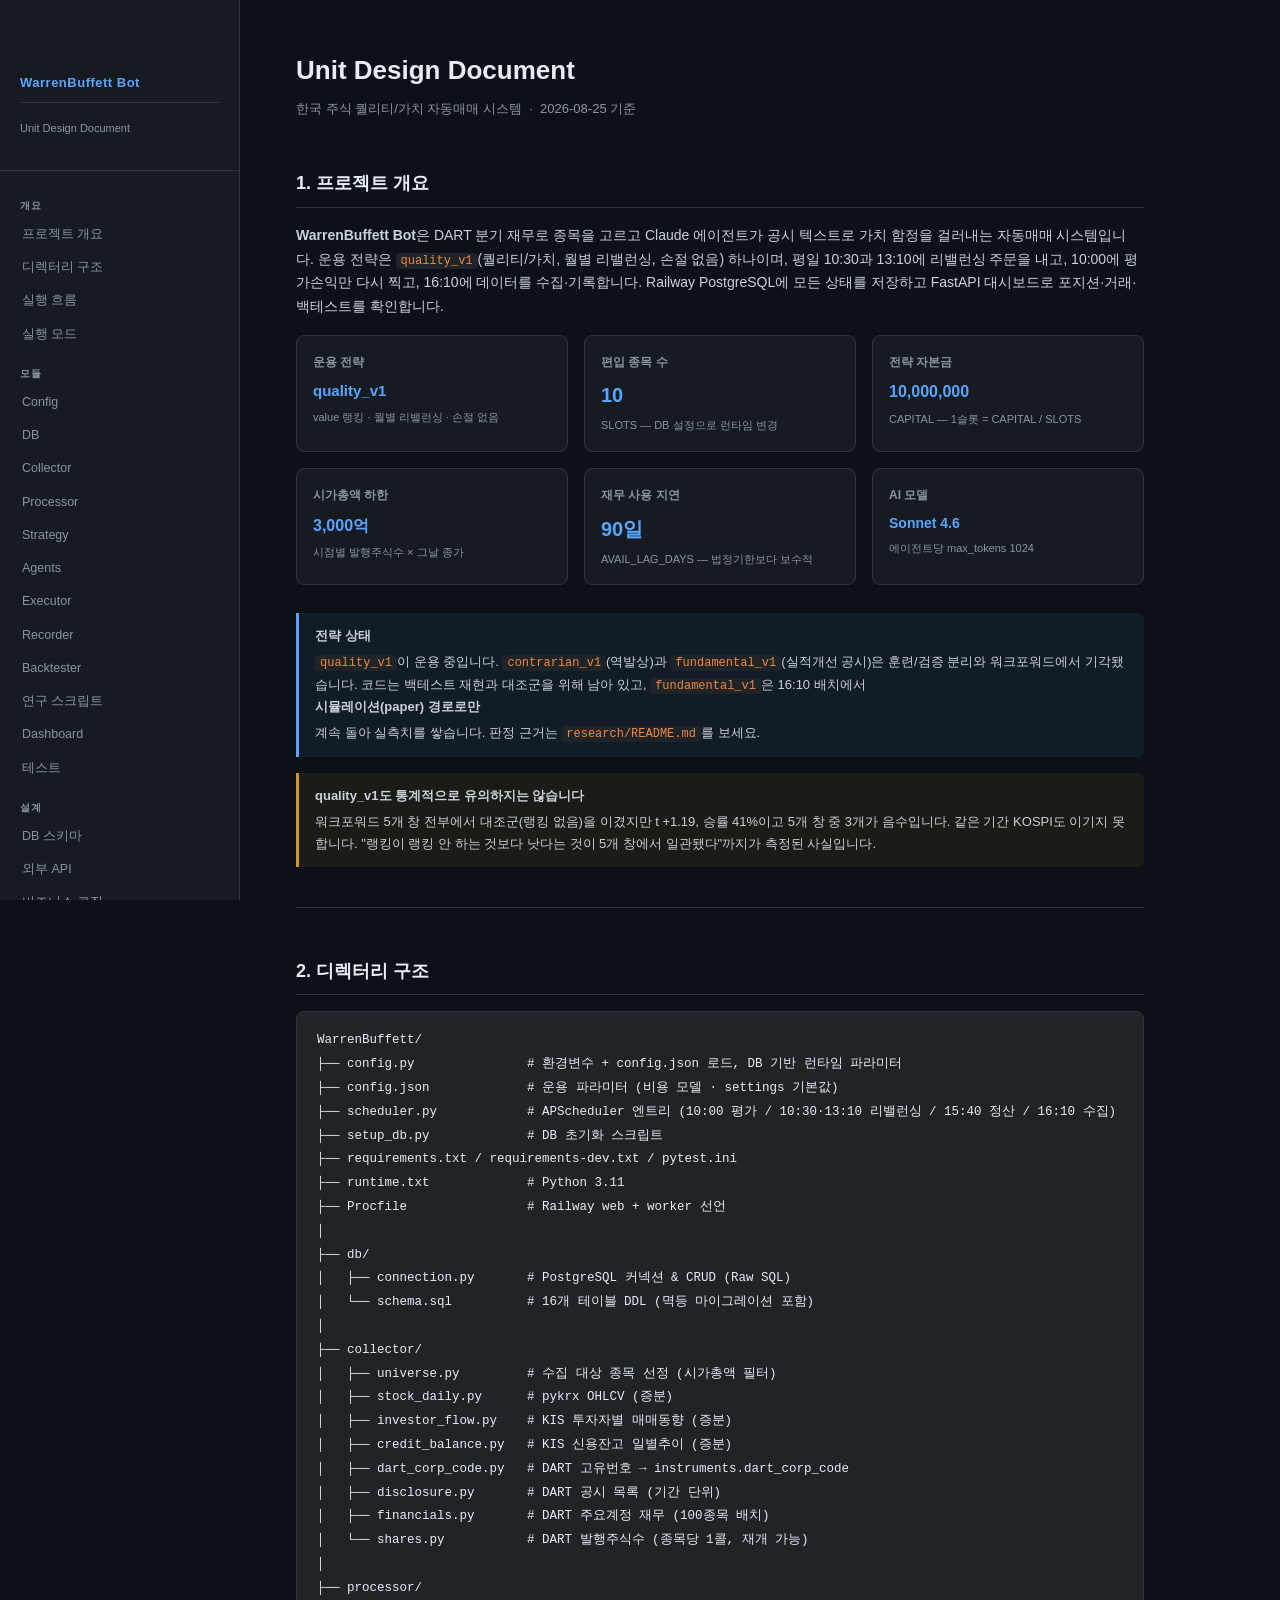
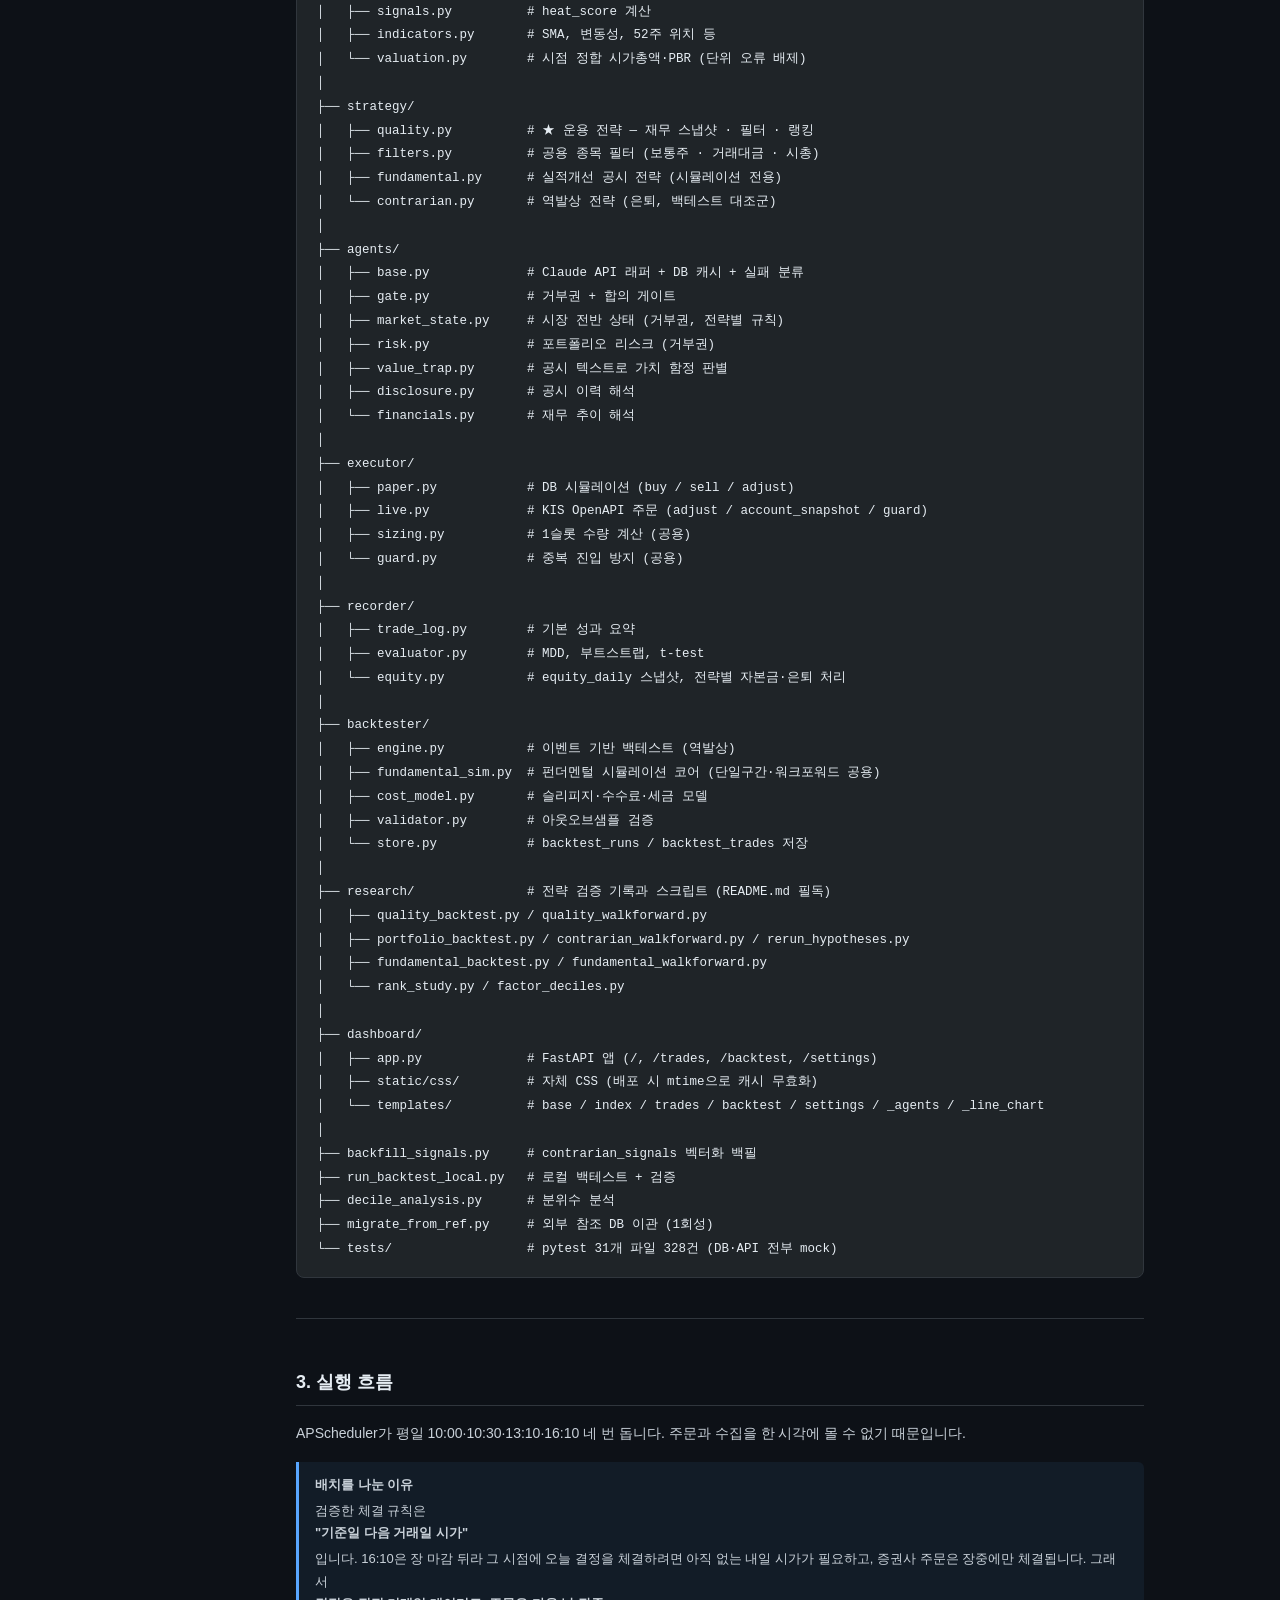
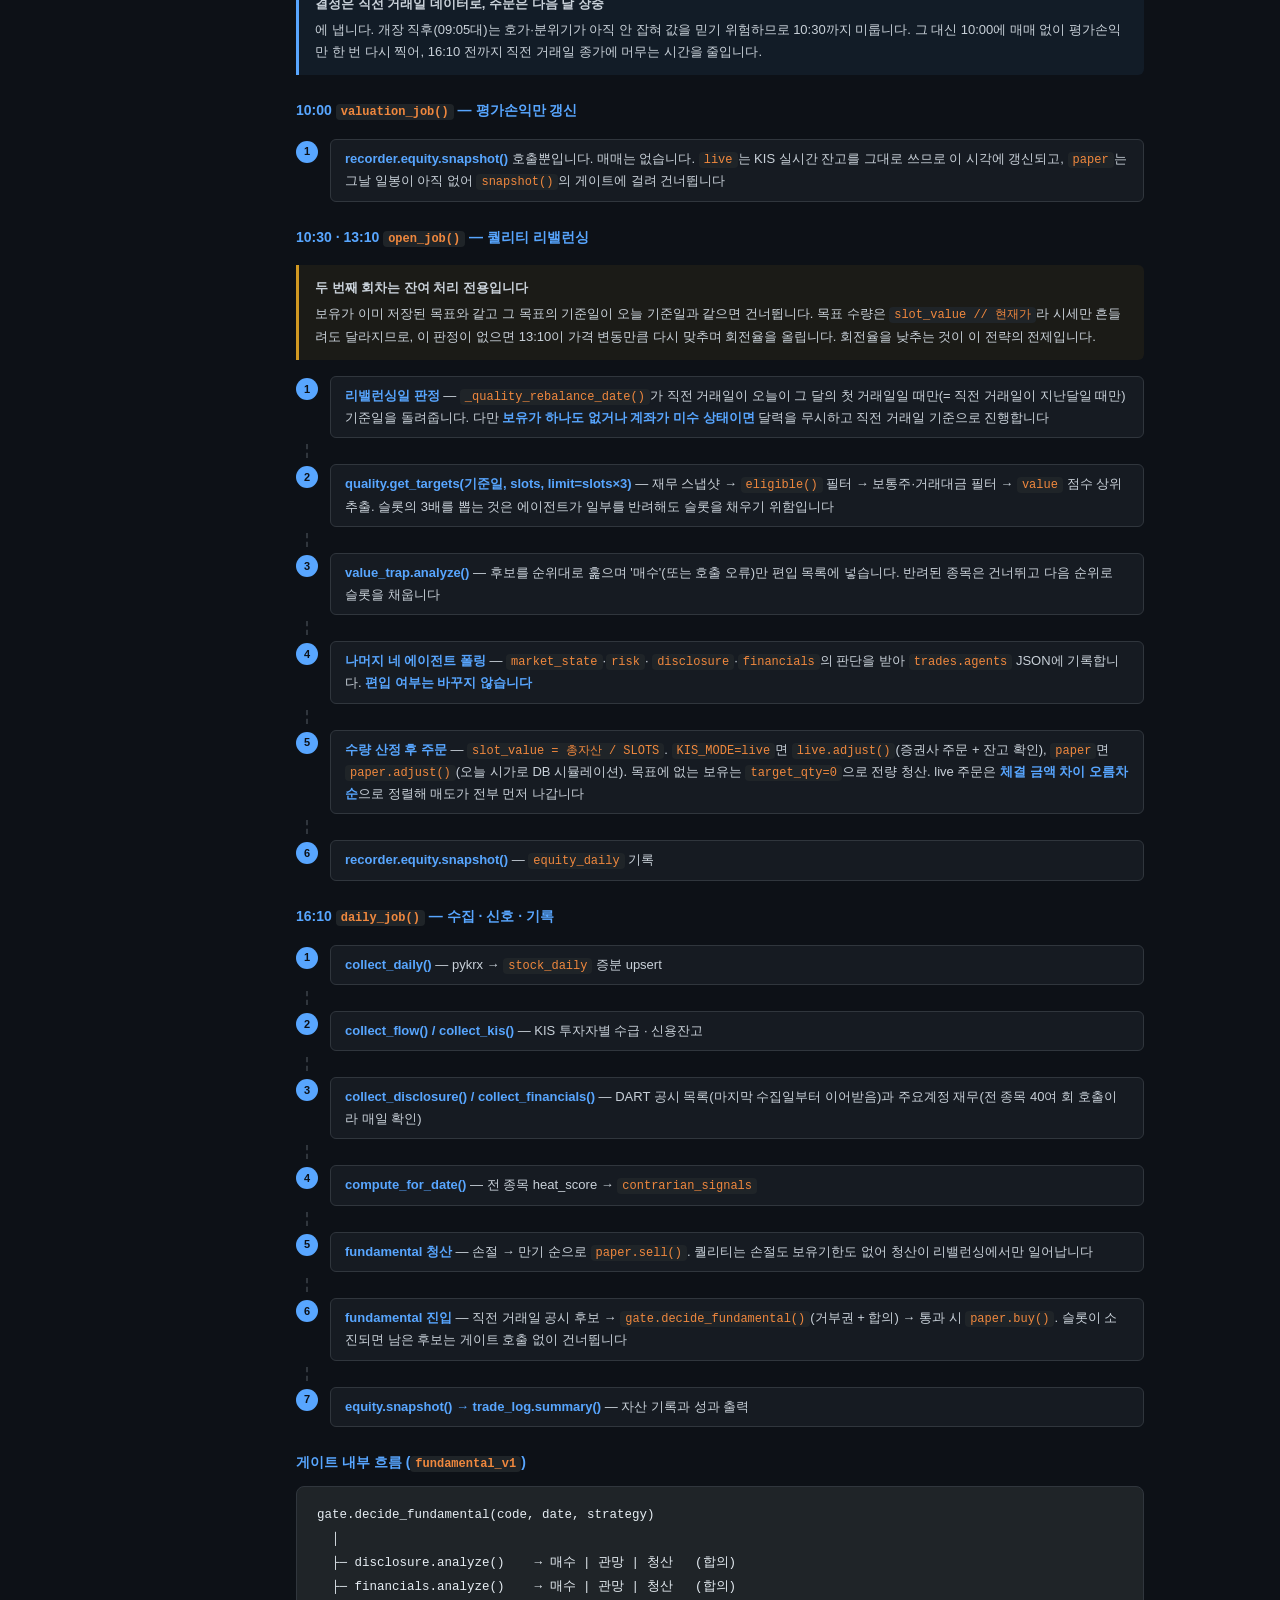
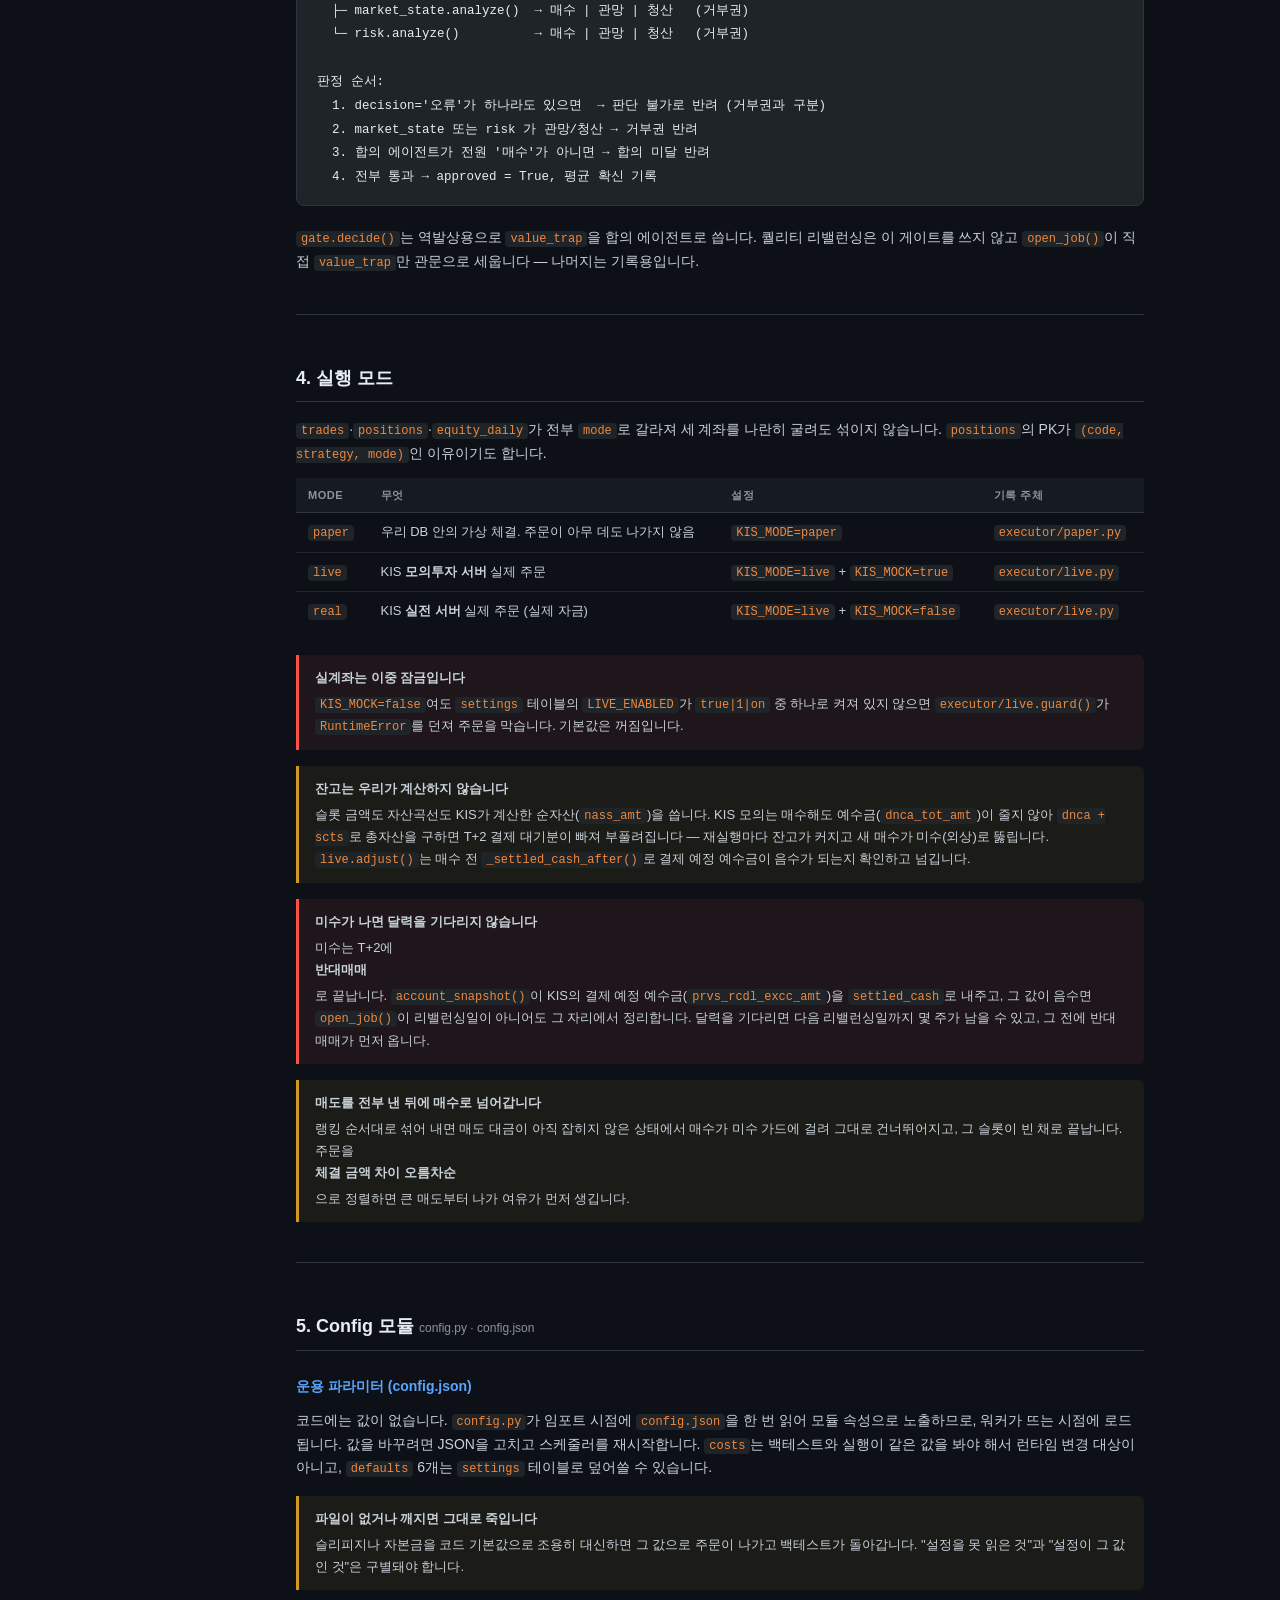
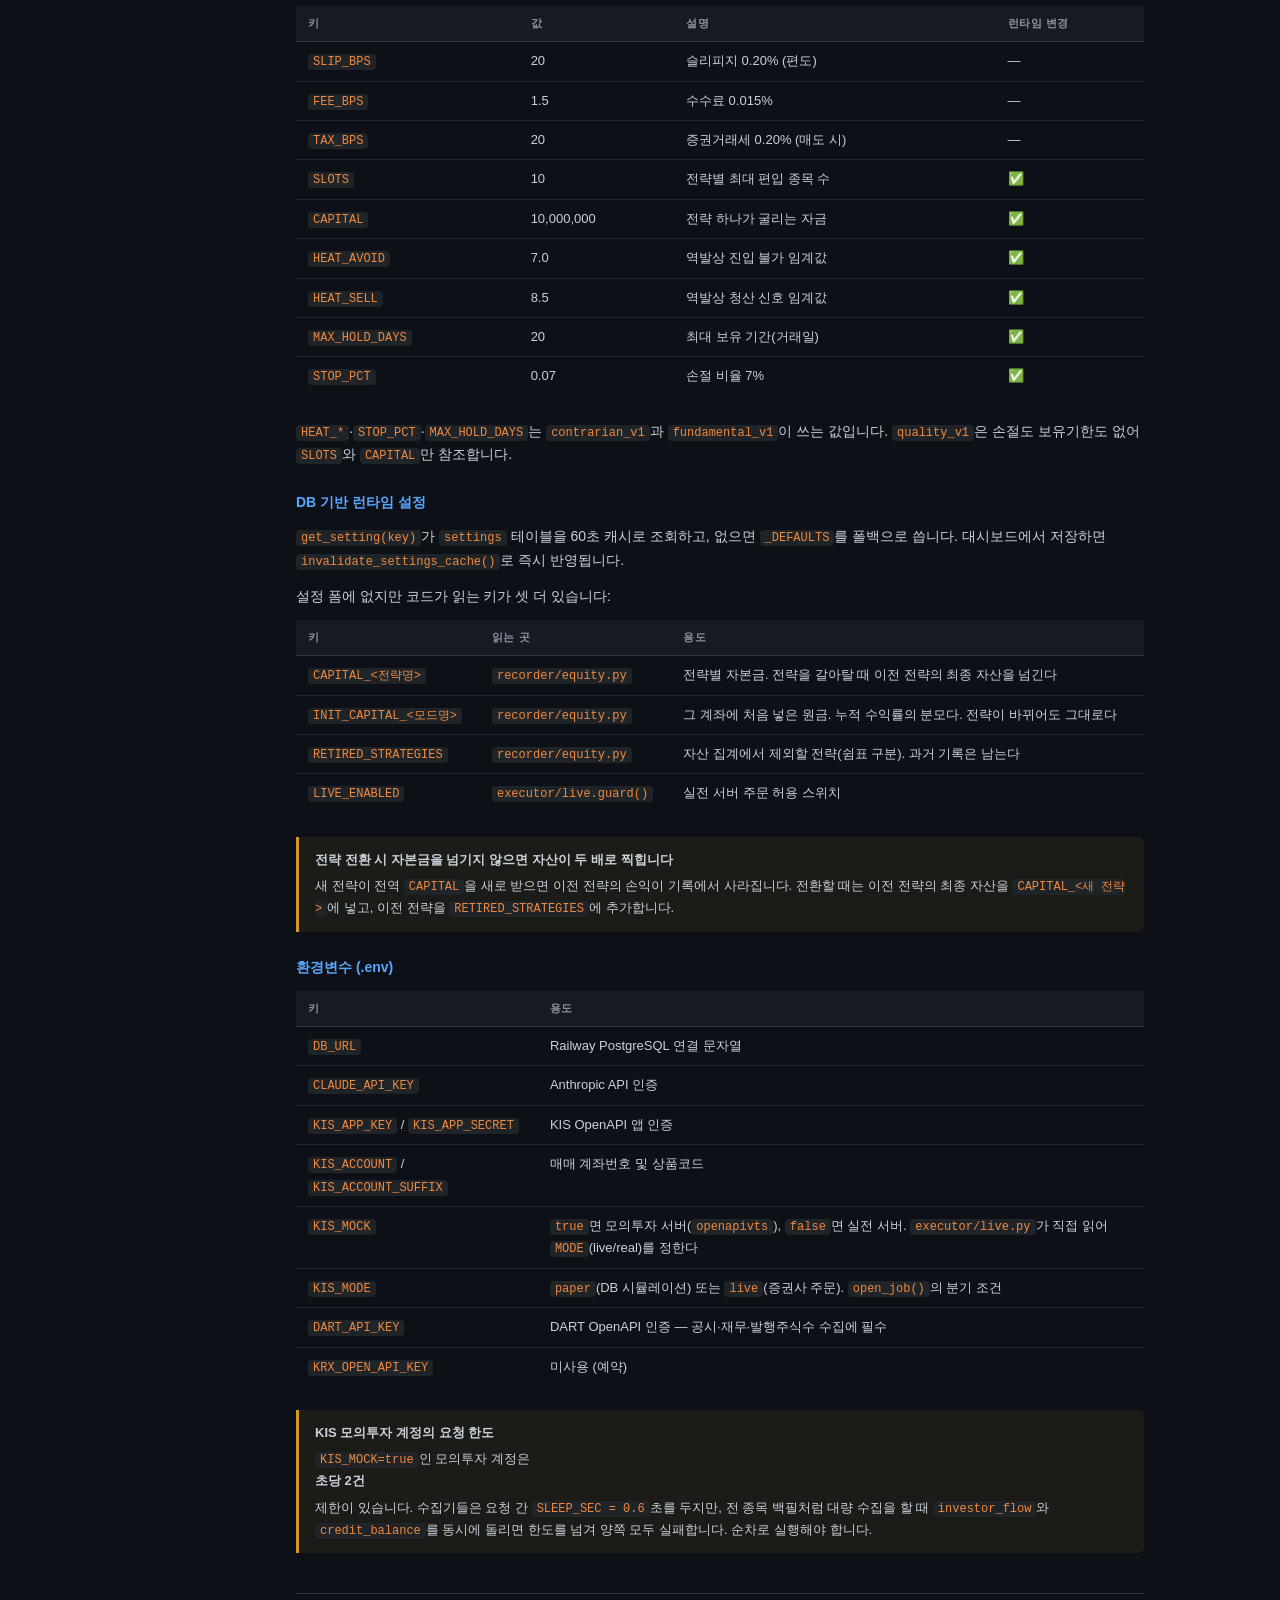
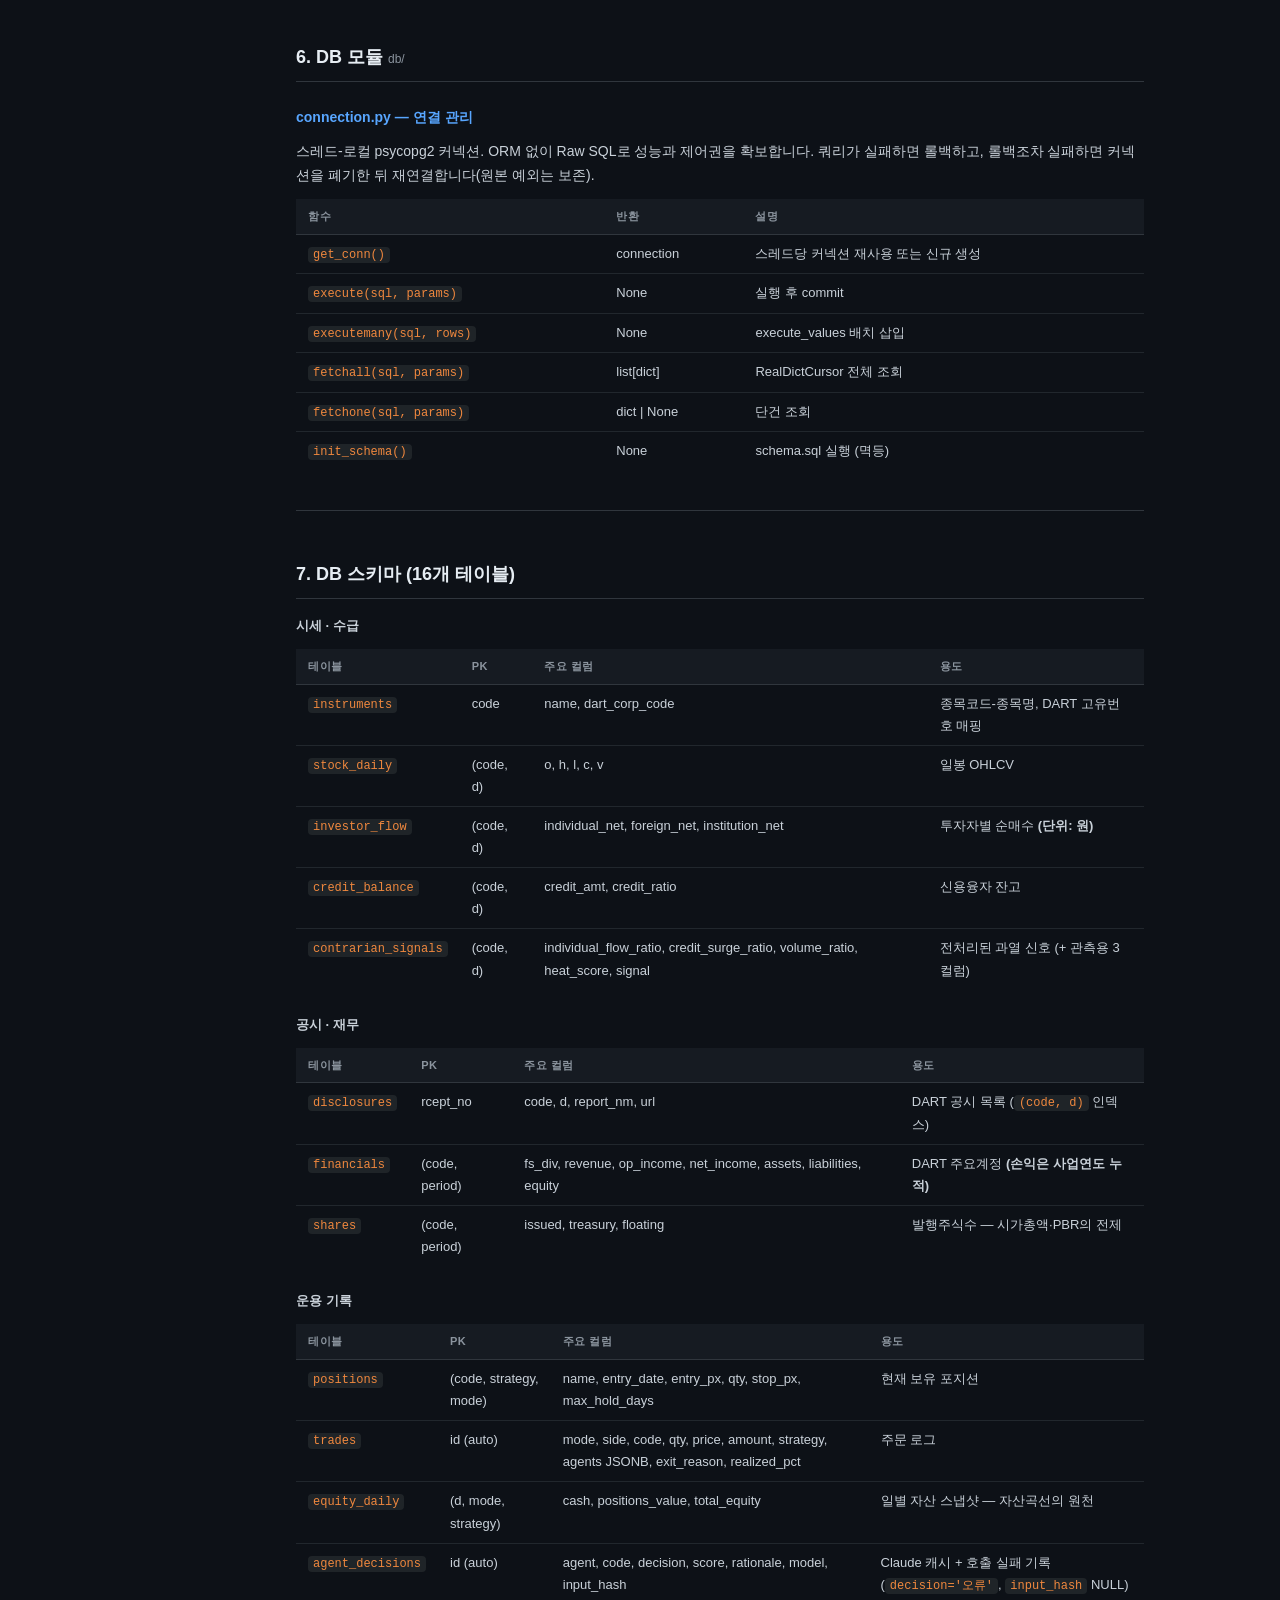
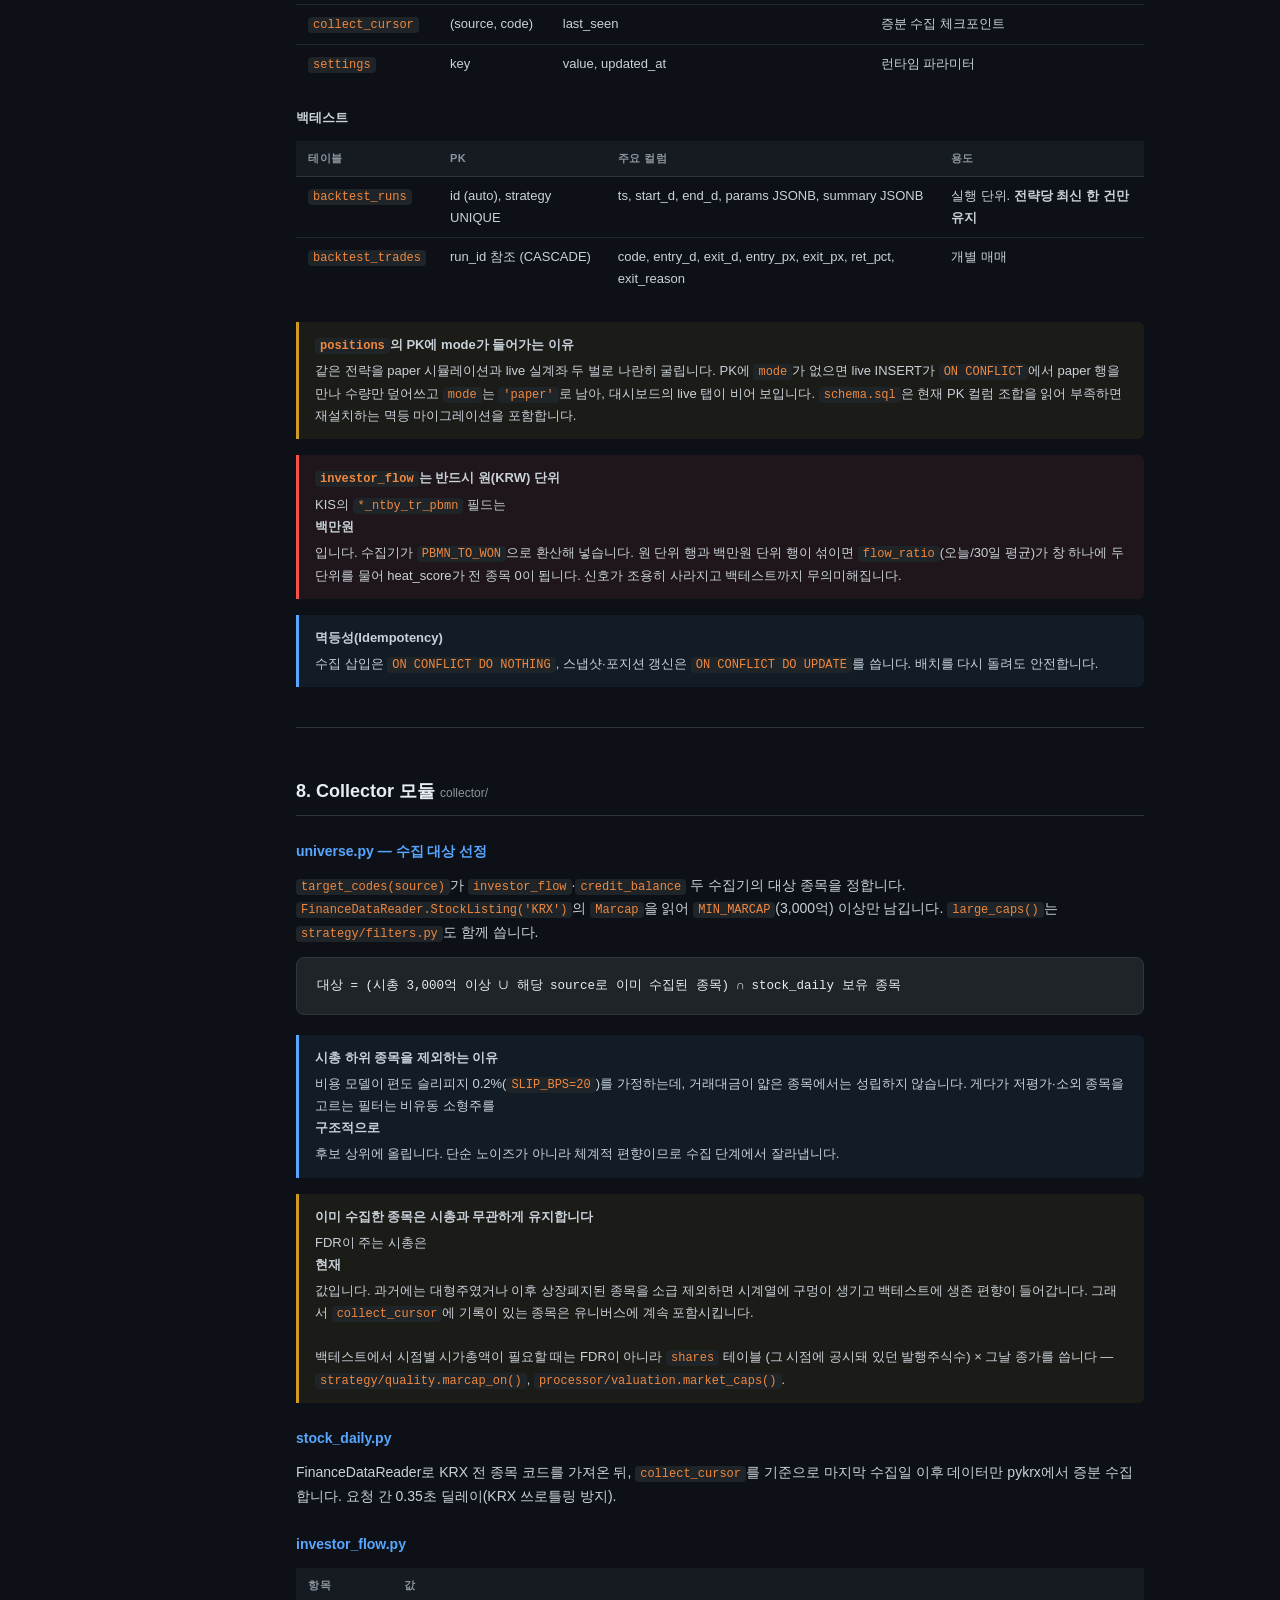
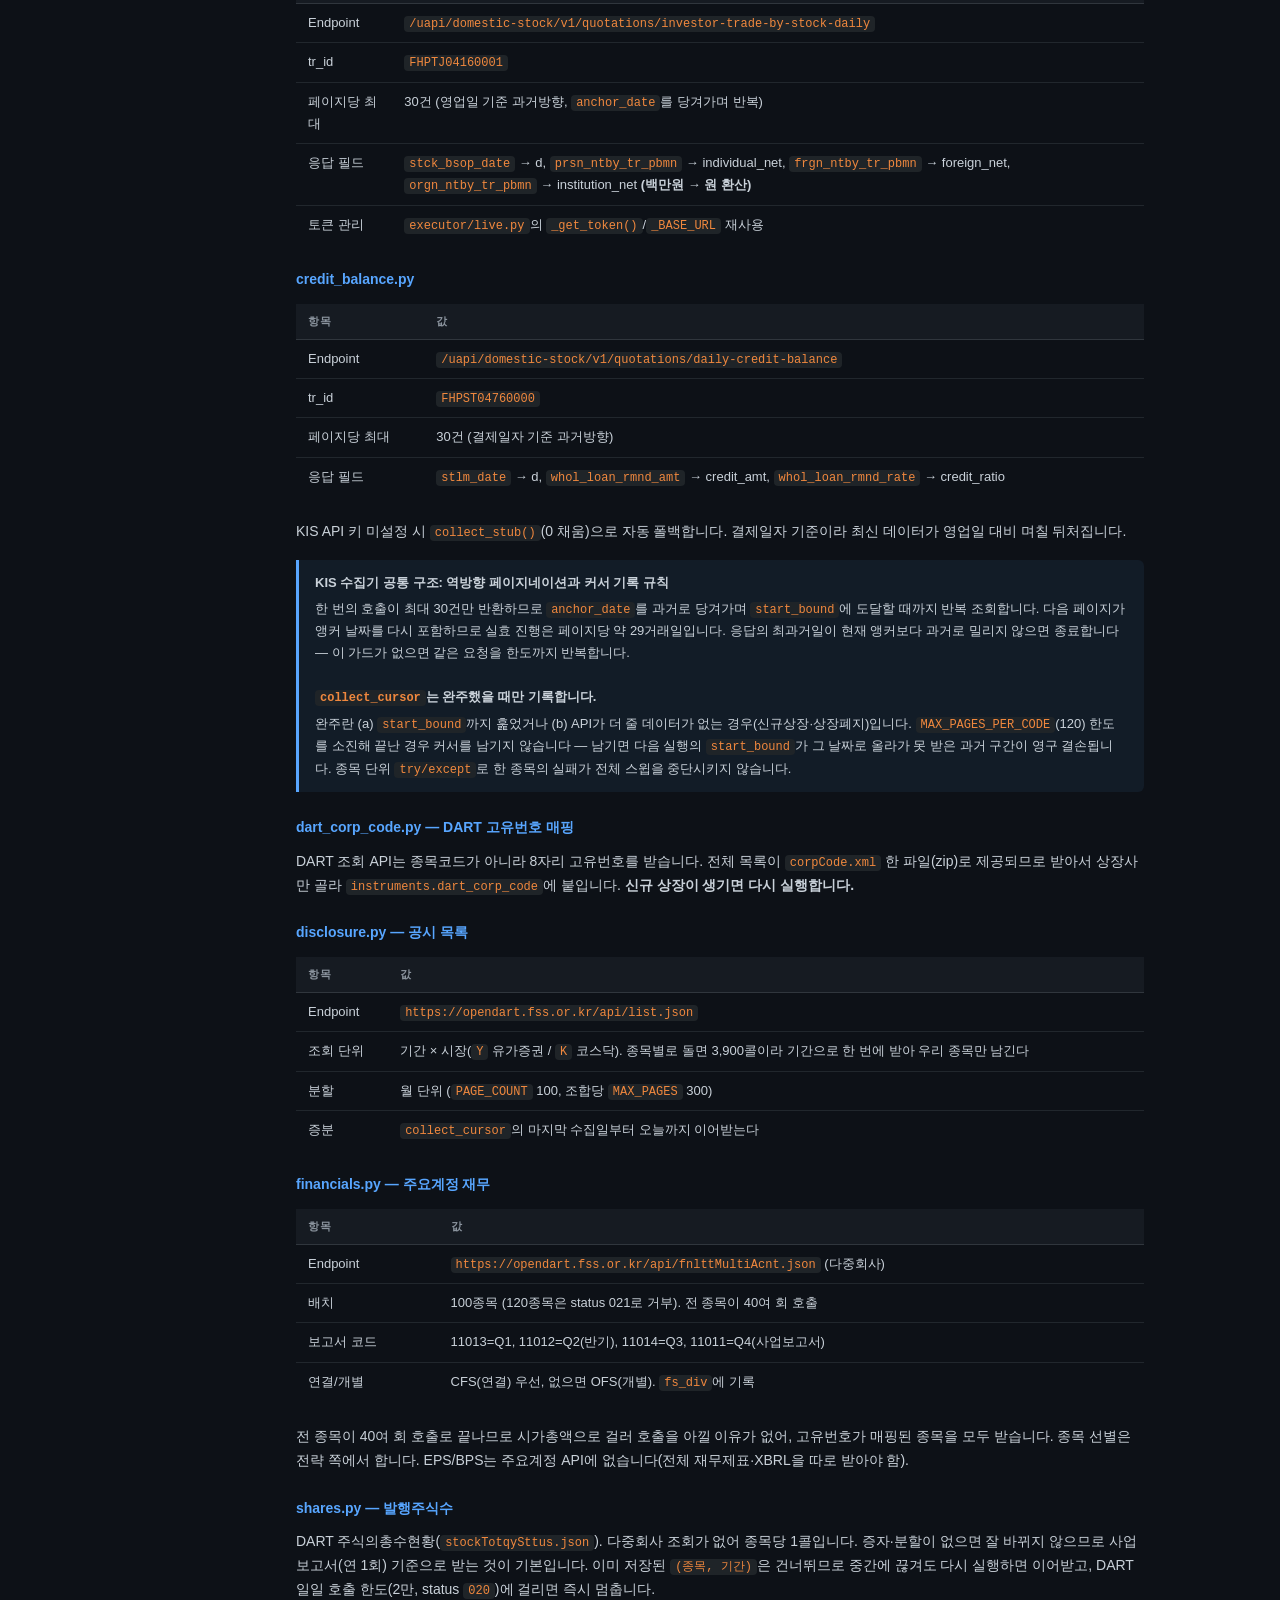
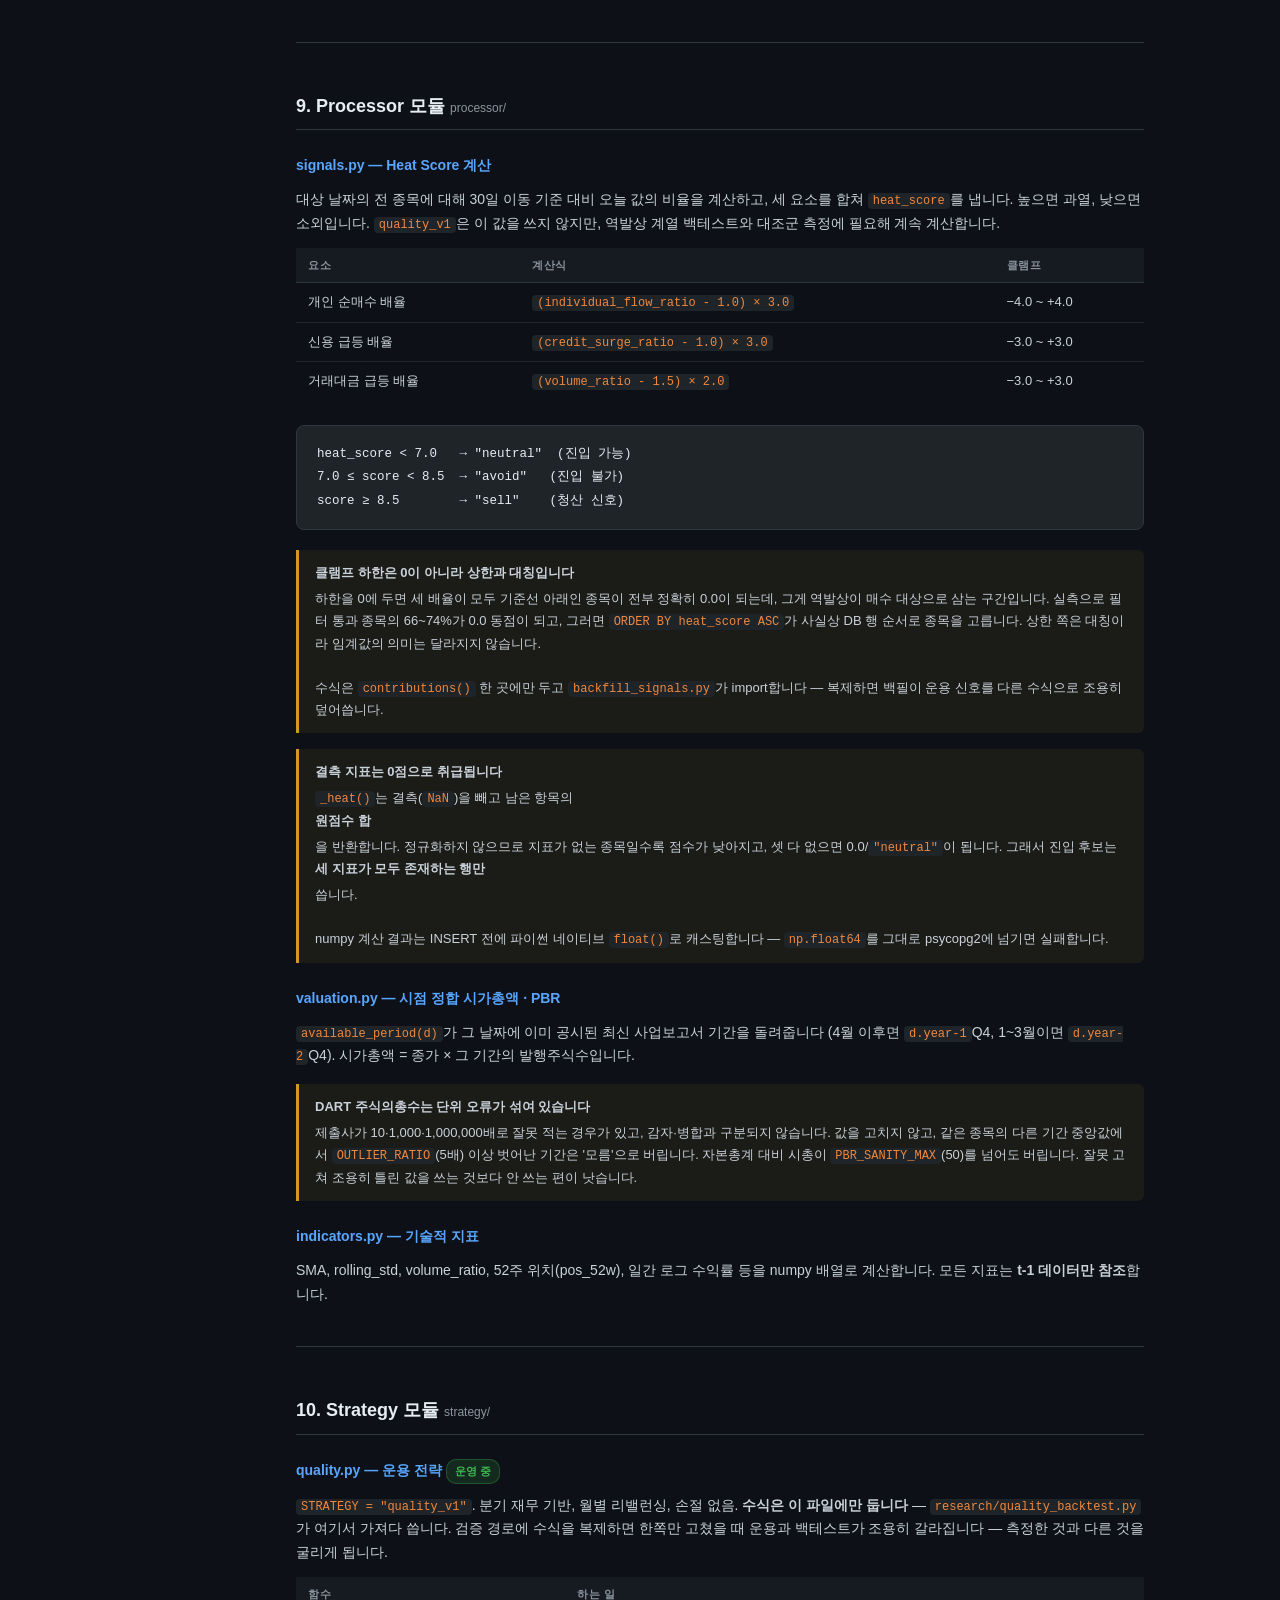
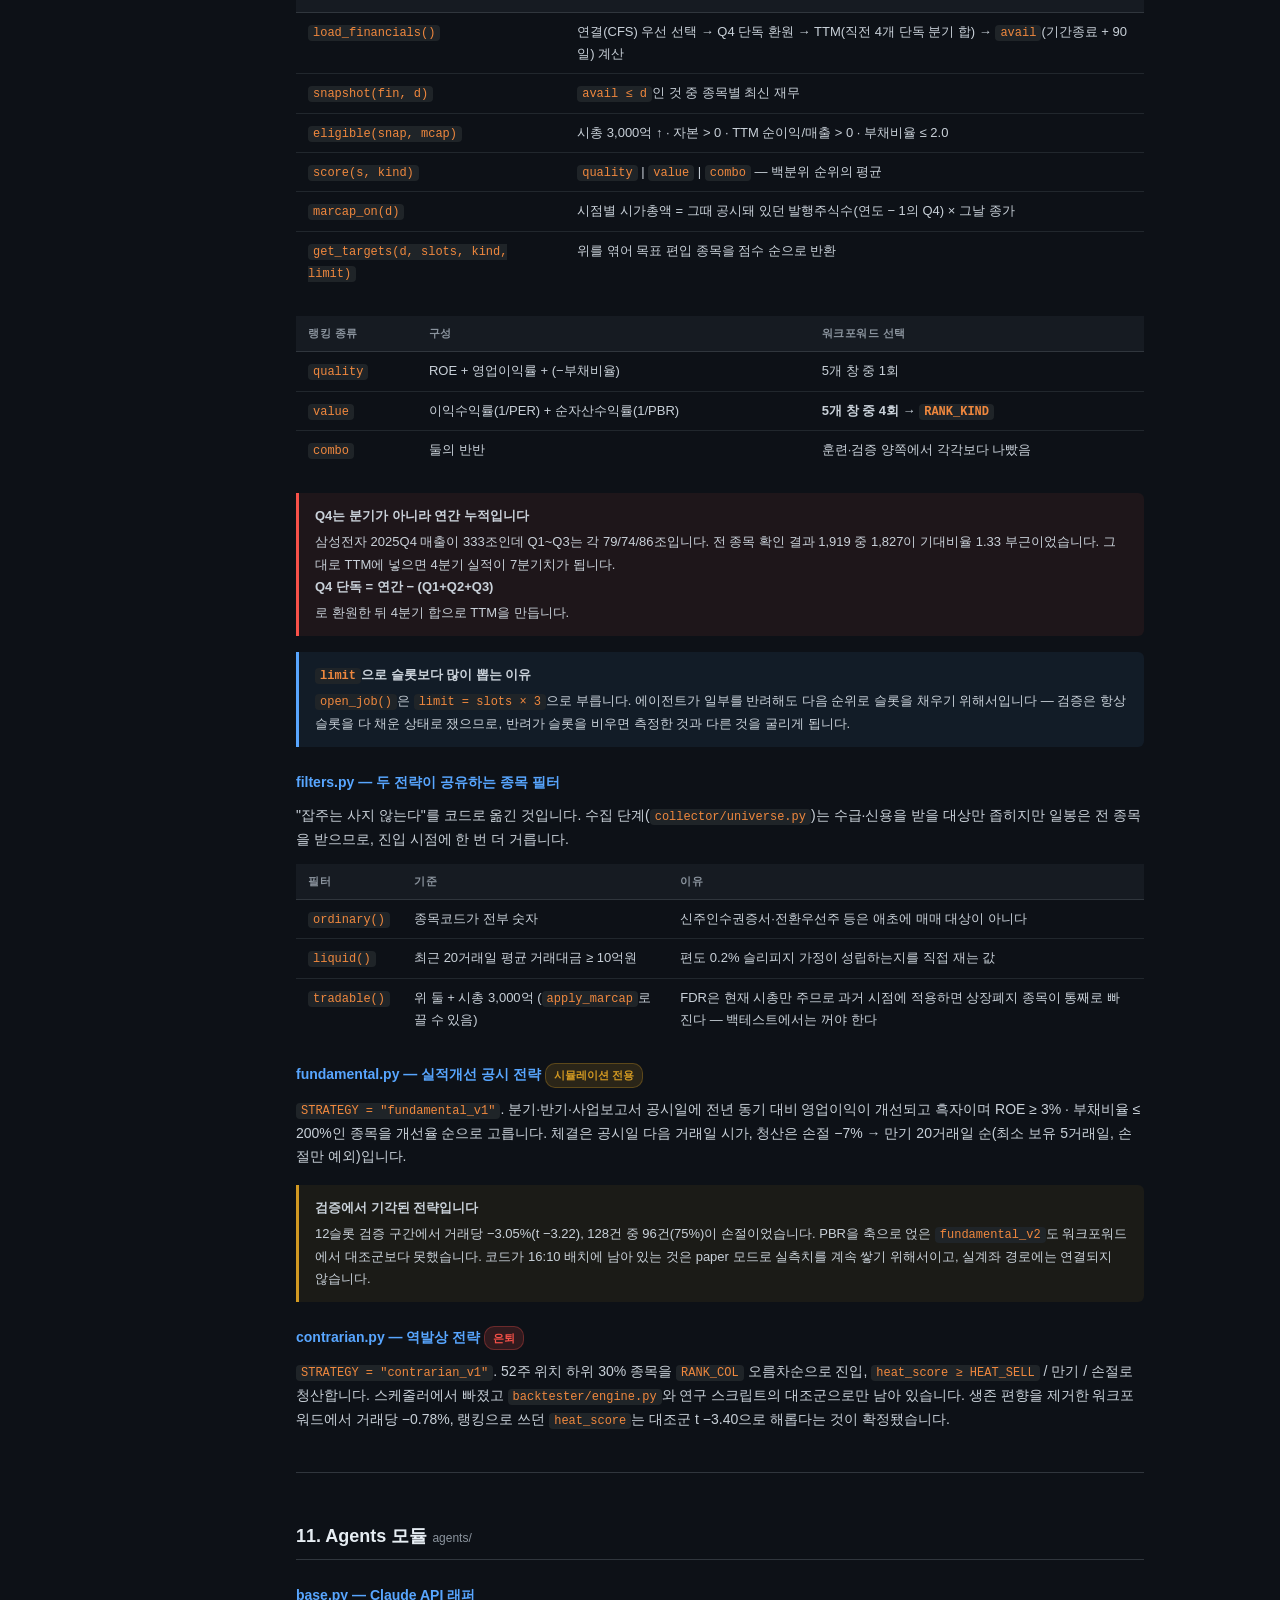
==== UDD.html @ e360eea4 "Read the operating parameters from a file instead of the source Slippage, fees, tax and the six sett" ====
<!DOCTYPE html>
<html lang="ko">
<head>
  <meta charset="UTF-8" />
  <meta name="viewport" content="width=device-width, initial-scale=1.0" />
  <title>UDD – WarrenBuffett Bot</title>
  <style>
    :root {
      --bg: #0d1117;
      --surface: #161b22;
      --border: #30363d;
      --accent: #58a6ff;
      --green: #3fb950;
      --yellow: #d29922;
      --red: #f85149;
      --text: #c9d1d9;
      --muted: #8b949e;
      --code-bg: #1f2428;
    }
    * { box-sizing: border-box; margin: 0; padding: 0; }
    body { background: var(--bg); color: var(--text); font-family: -apple-system, 'Segoe UI', sans-serif; font-size: 14px; line-height: 1.7; }

    /* Layout */
    .layout { display: flex; min-height: 100vh; }
    nav { width: 240px; min-width: 240px; background: var(--surface); border-right: 1px solid var(--border); padding: 24px 0; position: sticky; top: 0; height: 100vh; overflow-y: auto; }
    nav .logo { padding: 0 20px 20px; border-bottom: 1px solid var(--border); margin-bottom: 12px; }
    nav .logo h2 { font-size: 13px; font-weight: 700; color: var(--accent); letter-spacing: .5px; }
    nav .logo p { font-size: 11px; color: var(--muted); margin-top: 2px; }
    nav a { display: block; padding: 6px 20px; font-size: 12.5px; color: var(--muted); text-decoration: none; border-left: 2px solid transparent; transition: all .15s; }
    nav a:hover, nav a.active { color: var(--accent); border-left-color: var(--accent); background: rgba(88,166,255,.06); }
    nav .section-label { padding: 14px 20px 4px; font-size: 10px; font-weight: 600; color: var(--muted); text-transform: uppercase; letter-spacing: 1px; }
    main { flex: 1; padding: 48px 56px; max-width: 960px; }

    /* Typography */
    h1 { font-size: 26px; font-weight: 700; margin-bottom: 6px; color: #e6edf3; }
    h2 { font-size: 18px; font-weight: 600; margin: 48px 0 16px; padding-bottom: 8px; border-bottom: 1px solid var(--border); color: #e6edf3; }
    h3 { font-size: 14px; font-weight: 600; margin: 24px 0 10px; color: var(--accent); }
    h4 { font-size: 13px; font-weight: 600; margin: 16px 0 8px; color: var(--text); }
    p { margin-bottom: 12px; color: var(--text); }
    .subtitle { color: var(--muted); font-size: 13px; margin-bottom: 24px; }

    /* Badges */
    .badge { display: inline-block; padding: 2px 8px; border-radius: 10px; font-size: 11px; font-weight: 600; }
    .badge-green { background: rgba(63,185,80,.15); color: var(--green); border: 1px solid rgba(63,185,80,.3); }
    .badge-yellow { background: rgba(210,153,34,.15); color: var(--yellow); border: 1px solid rgba(210,153,34,.3); }
    .badge-red { background: rgba(248,81,73,.15); color: var(--red); border: 1px solid rgba(248,81,73,.3); }
    .badge-blue { background: rgba(88,166,255,.15); color: var(--accent); border: 1px solid rgba(88,166,255,.3); }

    /* Code */
    code { background: var(--code-bg); padding: 1px 5px; border-radius: 4px; font-family: 'SFMono-Regular', Consolas, monospace; font-size: 12px; color: #f0883e; }
    pre { background: var(--code-bg); border: 1px solid var(--border); border-radius: 8px; padding: 16px 20px; overflow-x: auto; margin: 12px 0 20px; }
    pre code { background: none; padding: 0; color: #e6edf3; font-size: 12.5px; line-height: 1.6; }

    /* Tables */
    table { width: 100%; border-collapse: collapse; margin: 12px 0 24px; font-size: 13px; }
    th { background: var(--surface); color: var(--muted); font-size: 11px; font-weight: 600; text-transform: uppercase; letter-spacing: .5px; padding: 8px 12px; text-align: left; border-bottom: 1px solid var(--border); }
    td { padding: 8px 12px; border-bottom: 1px solid rgba(48,54,61,.6); vertical-align: top; }
    tr:last-child td { border-bottom: none; }
    tr:hover td { background: rgba(88,166,255,.03); }

    /* Cards & callouts */
    .card-grid { display: grid; grid-template-columns: repeat(auto-fill, minmax(220px, 1fr)); gap: 16px; margin: 16px 0 28px; }
    .card { background: var(--surface); border: 1px solid var(--border); border-radius: 8px; padding: 16px; }
    .card h4 { margin: 0 0 6px; font-size: 12px; color: var(--muted); }
    .card .value { font-size: 20px; font-weight: 700; color: var(--accent); }
    .card .note { font-size: 11px; color: var(--muted); margin-top: 4px; }

    .callout { border-left: 3px solid; border-radius: 0 6px 6px 0; padding: 12px 16px; margin: 16px 0; font-size: 13px; }
    .callout-info { border-color: var(--accent); background: rgba(88,166,255,.07); }
    .callout-warn { border-color: var(--yellow); background: rgba(210,153,34,.07); }
    .callout-danger { border-color: var(--red); background: rgba(248,81,73,.07); }
    .callout strong { display: block; margin-bottom: 4px; }

    /* Flow diagram */
    .flow { display: flex; flex-direction: column; gap: 6px; margin: 16px 0 24px; }
    .flow-step { display: flex; align-items: flex-start; gap: 12px; }
    .flow-step .num { background: var(--accent); color: var(--bg); min-width: 22px; height: 22px; border-radius: 50%; display: flex; align-items: center; justify-content: center; font-size: 11px; font-weight: 700; margin-top: 2px; }
    .flow-step .body { background: var(--surface); border: 1px solid var(--border); border-radius: 6px; padding: 8px 14px; flex: 1; font-size: 13px; }
    .flow-step .body strong { color: var(--accent); }
    .flow-connector { width: 22px; height: 14px; border-left: 2px dashed var(--border); margin-left: 10px; }

    .divider { border: none; border-top: 1px solid var(--border); margin: 40px 0; }

    /* Status chip */
    .status-prod::before { content: "● "; color: var(--green); }
    .status-stub::before { content: "● "; color: var(--yellow); }
    .status-todo::before { content: "● "; color: var(--red); }
  </style>
</head>
<body>
<div class="layout">

<!-- SIDEBAR -->
<nav>
  <div class="logo">
    <h2>WarrenBuffett Bot</h2>
    <p>Unit Design Document</p>
  </div>
  <div class="section-label">개요</div>
  <a href="#overview">프로젝트 개요</a>
  <a href="#structure">디렉터리 구조</a>
  <a href="#flow">실행 흐름</a>
  <a href="#modes">실행 모드</a>
  <div class="section-label">모듈</div>
  <a href="#config">Config</a>
  <a href="#db">DB</a>
  <a href="#collector">Collector</a>
  <a href="#processor">Processor</a>
  <a href="#strategy">Strategy</a>
  <a href="#agents">Agents</a>
  <a href="#executor">Executor</a>
  <a href="#recorder">Recorder</a>
  <a href="#backtester">Backtester</a>
  <a href="#research">연구 스크립트</a>
  <a href="#dashboard">Dashboard</a>
  <a href="#tests">테스트</a>
  <div class="section-label">설계</div>
  <a href="#schema">DB 스키마</a>
  <a href="#external">외부 API</a>
  <a href="#business">비즈니스 로직</a>
  <a href="#deploy">배포 &amp; 운영</a>
  <a href="#limits">알려진 제약</a>
</nav>

<!-- MAIN CONTENT -->
<main>

  <h1>Unit Design Document</h1>
  <p class="subtitle">한국 주식 퀄리티/가치 자동매매 시스템 &nbsp;·&nbsp; 2026-08-25 기준</p>

  <!-- ───── OVERVIEW ───── -->
  <section id="overview">
    <h2>1. 프로젝트 개요</h2>
    <p>
      <strong>WarrenBuffett Bot</strong>은 DART 분기 재무로 종목을 고르고 Claude 에이전트가 공시 텍스트로
      가치 함정을 걸러내는 자동매매 시스템입니다. 운용 전략은 <code>quality_v1</code>(퀄리티/가치, 월별
      리밸런싱, 손절 없음) 하나이며, 평일 10:30과 13:10에 리밸런싱 주문을 내고, 10:00에 평가손익만 다시
      찍고, 16:10에 데이터를 수집·기록합니다.
      Railway PostgreSQL에 모든 상태를 저장하고 FastAPI 대시보드로 포지션·거래·백테스트를 확인합니다.
    </p>

    <div class="card-grid">
      <div class="card">
        <h4>운용 전략</h4>
        <div class="value" style="font-size:15px">quality_v1</div>
        <div class="note">value 랭킹 · 월별 리밸런싱 · 손절 없음</div>
      </div>
      <div class="card">
        <h4>편입 종목 수</h4>
        <div class="value">10</div>
        <div class="note">SLOTS — DB 설정으로 런타임 변경</div>
      </div>
      <div class="card">
        <h4>전략 자본금</h4>
        <div class="value" style="font-size:16px">10,000,000</div>
        <div class="note">CAPITAL — 1슬롯 = CAPITAL / SLOTS</div>
      </div>
      <div class="card">
        <h4>시가총액 하한</h4>
        <div class="value" style="font-size:16px">3,000억</div>
        <div class="note">시점별 발행주식수 × 그날 종가</div>
      </div>
      <div class="card">
        <h4>재무 사용 지연</h4>
        <div class="value">90일</div>
        <div class="note">AVAIL_LAG_DAYS — 법정기한보다 보수적</div>
      </div>
      <div class="card">
        <h4>AI 모델</h4>
        <div class="value" style="font-size:14px">Sonnet 4.6</div>
        <div class="note">에이전트당 max_tokens 1024</div>
      </div>
    </div>

    <div class="callout callout-info">
      <strong>전략 상태</strong>
      <code>quality_v1</code>이 운용 중입니다. <code>contrarian_v1</code>(역발상)과
      <code>fundamental_v1</code>(실적개선 공시)은 훈련/검증 분리와 워크포워드에서 기각됐습니다.
      코드는 백테스트 재현과 대조군을 위해 남아 있고, <code>fundamental_v1</code>은 16:10 배치에서
      <strong>시뮬레이션(paper) 경로로만</strong> 계속 돌아 실측치를 쌓습니다.
      판정 근거는 <code>research/README.md</code>를 보세요.
    </div>

    <div class="callout callout-warn">
      <strong>quality_v1도 통계적으로 유의하지는 않습니다</strong>
      워크포워드 5개 창 전부에서 대조군(랭킹 없음)을 이겼지만 t +1.19, 승률 41%이고 5개 창 중 3개가
      음수입니다. 같은 기간 KOSPI도 이기지 못합니다. "랭킹이 랭킹 안 하는 것보다 낫다는 것이 5개
      창에서 일관됐다"까지가 측정된 사실입니다.
    </div>
  </section>

  <hr class="divider" />

  <!-- ───── STRUCTURE ───── -->
  <section id="structure">
    <h2>2. 디렉터리 구조</h2>
    <pre><code>WarrenBuffett/
├── config.py               # 환경변수 + config.json 로드, DB 기반 런타임 파라미터
├── config.json             # 운용 파라미터 (비용 모델 · settings 기본값)
├── scheduler.py            # APScheduler 엔트리 (10:00 평가 / 10:30·13:10 리밸런싱 / 15:40 정산 / 16:10 수집)
├── setup_db.py             # DB 초기화 스크립트
├── requirements.txt / requirements-dev.txt / pytest.ini
├── runtime.txt             # Python 3.11
├── Procfile                # Railway web + worker 선언
│
├── db/
│   ├── connection.py       # PostgreSQL 커넥션 & CRUD (Raw SQL)
│   └── schema.sql          # 16개 테이블 DDL (멱등 마이그레이션 포함)
│
├── collector/
│   ├── universe.py         # 수집 대상 종목 선정 (시가총액 필터)
│   ├── stock_daily.py      # pykrx OHLCV (증분)
│   ├── investor_flow.py    # KIS 투자자별 매매동향 (증분)
│   ├── credit_balance.py   # KIS 신용잔고 일별추이 (증분)
│   ├── dart_corp_code.py   # DART 고유번호 → instruments.dart_corp_code
│   ├── disclosure.py       # DART 공시 목록 (기간 단위)
│   ├── financials.py       # DART 주요계정 재무 (100종목 배치)
│   └── shares.py           # DART 발행주식수 (종목당 1콜, 재개 가능)
│
├── processor/
│   ├── signals.py          # heat_score 계산
│   ├── indicators.py       # SMA, 변동성, 52주 위치 등
│   └── valuation.py        # 시점 정합 시가총액·PBR (단위 오류 배제)
│
├── strategy/
│   ├── quality.py          # ★ 운용 전략 — 재무 스냅샷 · 필터 · 랭킹
│   ├── filters.py          # 공용 종목 필터 (보통주 · 거래대금 · 시총)
│   ├── fundamental.py      # 실적개선 공시 전략 (시뮬레이션 전용)
│   └── contrarian.py       # 역발상 전략 (은퇴, 백테스트 대조군)
│
├── agents/
│   ├── base.py             # Claude API 래퍼 + DB 캐시 + 실패 분류
│   ├── gate.py             # 거부권 + 합의 게이트
│   ├── market_state.py     # 시장 전반 상태 (거부권, 전략별 규칙)
│   ├── risk.py             # 포트폴리오 리스크 (거부권)
│   ├── value_trap.py       # 공시 텍스트로 가치 함정 판별
│   ├── disclosure.py       # 공시 이력 해석
│   └── financials.py       # 재무 추이 해석
│
├── executor/
│   ├── paper.py            # DB 시뮬레이션 (buy / sell / adjust)
│   ├── live.py             # KIS OpenAPI 주문 (adjust / account_snapshot / guard)
│   ├── sizing.py           # 1슬롯 수량 계산 (공용)
│   └── guard.py            # 중복 진입 방지 (공용)
│
├── recorder/
│   ├── trade_log.py        # 기본 성과 요약
│   ├── evaluator.py        # MDD, 부트스트랩, t-test
│   └── equity.py           # equity_daily 스냅샷, 전략별 자본금·은퇴 처리
│
├── backtester/
│   ├── engine.py           # 이벤트 기반 백테스트 (역발상)
│   ├── fundamental_sim.py  # 펀더멘털 시뮬레이션 코어 (단일구간·워크포워드 공용)
│   ├── cost_model.py       # 슬리피지·수수료·세금 모델
│   ├── validator.py        # 아웃오브샘플 검증
│   └── store.py            # backtest_runs / backtest_trades 저장
│
├── research/               # 전략 검증 기록과 스크립트 (README.md 필독)
│   ├── quality_backtest.py / quality_walkforward.py
│   ├── portfolio_backtest.py / contrarian_walkforward.py / rerun_hypotheses.py
│   ├── fundamental_backtest.py / fundamental_walkforward.py
│   └── rank_study.py / factor_deciles.py
│
├── dashboard/
│   ├── app.py              # FastAPI 앱 (/, /trades, /backtest, /settings)
│   ├── static/css/         # 자체 CSS (배포 시 mtime으로 캐시 무효화)
│   └── templates/          # base / index / trades / backtest / settings / _agents / _line_chart
│
├── backfill_signals.py     # contrarian_signals 벡터화 백필
├── run_backtest_local.py   # 로컬 백테스트 + 검증
├── decile_analysis.py      # 분위수 분석
├── migrate_from_ref.py     # 외부 참조 DB 이관 (1회성)
└── tests/                  # pytest 31개 파일 328건 (DB·API 전부 mock)</code></pre>
  </section>

  <hr class="divider" />

  <!-- ───── FLOW ───── -->
  <section id="flow">
    <h2>3. 실행 흐름</h2>
    <p>APScheduler가 평일 10:00·10:30·13:10·16:10 네 번 돕니다. 주문과 수집을 한 시각에 몰 수 없기 때문입니다.</p>

    <div class="callout callout-info">
      <strong>배치를 나눈 이유</strong>
      검증한 체결 규칙은 <strong>"기준일 다음 거래일 시가"</strong>입니다. 16:10은 장 마감 뒤라
      그 시점에 오늘 결정을 체결하려면 아직 없는 내일 시가가 필요하고, 증권사 주문은 장중에만
      체결됩니다. 그래서 <strong>결정은 직전 거래일 데이터로, 주문은 다음 날 장중</strong>에 냅니다.
      개장 직후(09:05대)는 호가·분위기가 아직 안 잡혀 값을 믿기 위험하므로 10:30까지 미룹니다.
      그 대신 10:00에 매매 없이 평가손익만 한 번 다시 찍어, 16:10 전까지 직전 거래일 종가에 머무는
      시간을 줄입니다.
    </div>

    <h3>10:00 <code>valuation_job()</code> — 평가손익만 갱신</h3>
    <div class="flow">
      <div class="flow-step">
        <div class="num">1</div>
        <div class="body"><strong>recorder.equity.snapshot()</strong> 호출뿐입니다. 매매는 없습니다.
        <code>live</code>는 KIS 실시간 잔고를 그대로 쓰므로 이 시각에 갱신되고, <code>paper</code>는
        그날 일봉이 아직 없어 <code>snapshot()</code>의 게이트에 걸려 건너뜁니다</div>
      </div>
    </div>

    <h3>10:30 · 13:10 <code>open_job()</code> — 퀄리티 리밸런싱</h3>
    <div class="callout callout-warn">
      <strong>두 번째 회차는 잔여 처리 전용입니다</strong>
      보유가 이미 저장된 목표와 같고 그 목표의 기준일이 오늘 기준일과 같으면 건너뜁니다.
      목표 수량은 <code>slot_value // 현재가</code>라 시세만 흔들려도 달라지므로, 이 판정이
      없으면 13:10이 가격 변동만큼 다시 맞추며 회전율을 올립니다. 회전율을 낮추는 것이
      이 전략의 전제입니다.
    </div>
    <div class="flow">
      <div class="flow-step">
        <div class="num">1</div>
        <div class="body"><strong>리밸런싱일 판정</strong> — <code>_quality_rebalance_date()</code>가 직전 거래일이
        오늘이 그 달의 첫 거래일일 때만(= 직전 거래일이 지난달일 때만) 기준일을 돌려줍니다. 다만 <strong>보유가 하나도 없거나 계좌가 미수 상태이면</strong>
        달력을 무시하고 직전 거래일 기준으로 진행합니다</div>
      </div>
      <div class="flow-connector"></div>
      <div class="flow-step">
        <div class="num">2</div>
        <div class="body"><strong>quality.get_targets(기준일, slots, limit=slots×3)</strong> — 재무 스냅샷 →
        <code>eligible()</code> 필터 → 보통주·거래대금 필터 → <code>value</code> 점수 상위 추출.
        슬롯의 3배를 뽑는 것은 에이전트가 일부를 반려해도 슬롯을 채우기 위함입니다</div>
      </div>
      <div class="flow-connector"></div>
      <div class="flow-step">
        <div class="num">3</div>
        <div class="body"><strong>value_trap.analyze()</strong> — 후보를 순위대로 훑으며 '매수'(또는 호출 오류)만
        편입 목록에 넣습니다. 반려된 종목은 건너뛰고 다음 순위로 슬롯을 채웁니다</div>
      </div>
      <div class="flow-connector"></div>
      <div class="flow-step">
        <div class="num">4</div>
        <div class="body"><strong>나머지 네 에이전트 폴링</strong> — <code>market_state</code>·<code>risk</code>·
        <code>disclosure</code>·<code>financials</code>의 판단을 받아 <code>trades.agents</code> JSON에 기록합니다.
        <strong>편입 여부는 바꾸지 않습니다</strong></div>
      </div>
      <div class="flow-connector"></div>
      <div class="flow-step">
        <div class="num">5</div>
        <div class="body"><strong>수량 산정 후 주문</strong> — <code>slot_value = 총자산 / SLOTS</code>.
        <code>KIS_MODE=live</code>면 <code>live.adjust()</code>(증권사 주문 + 잔고 확인),
        <code>paper</code>면 <code>paper.adjust()</code>(오늘 시가로 DB 시뮬레이션).
        목표에 없는 보유는 <code>target_qty=0</code>으로 전량 청산.
        live 주문은 <strong>체결 금액 차이 오름차순</strong>으로 정렬해 매도가 전부 먼저 나갑니다</div>
      </div>
      <div class="flow-connector"></div>
      <div class="flow-step">
        <div class="num">6</div>
        <div class="body"><strong>recorder.equity.snapshot()</strong> — <code>equity_daily</code> 기록</div>
      </div>
    </div>

    <h3>16:10 <code>daily_job()</code> — 수집 · 신호 · 기록</h3>
    <div class="flow">
      <div class="flow-step">
        <div class="num">1</div>
        <div class="body"><strong>collect_daily()</strong> — pykrx → <code>stock_daily</code> 증분 upsert</div>
      </div>
      <div class="flow-connector"></div>
      <div class="flow-step">
        <div class="num">2</div>
        <div class="body"><strong>collect_flow() / collect_kis()</strong> — KIS 투자자별 수급 · 신용잔고</div>
      </div>
      <div class="flow-connector"></div>
      <div class="flow-step">
        <div class="num">3</div>
        <div class="body"><strong>collect_disclosure() / collect_financials()</strong> — DART 공시 목록(마지막
        수집일부터 이어받음)과 주요계정 재무(전 종목 40여 회 호출이라 매일 확인)</div>
      </div>
      <div class="flow-connector"></div>
      <div class="flow-step">
        <div class="num">4</div>
        <div class="body"><strong>compute_for_date()</strong> — 전 종목 heat_score → <code>contrarian_signals</code></div>
      </div>
      <div class="flow-connector"></div>
      <div class="flow-step">
        <div class="num">5</div>
        <div class="body"><strong>fundamental 청산</strong> — 손절 → 만기 순으로 <code>paper.sell()</code>.
        퀄리티는 손절도 보유기한도 없어 청산이 리밸런싱에서만 일어납니다</div>
      </div>
      <div class="flow-connector"></div>
      <div class="flow-step">
        <div class="num">6</div>
        <div class="body"><strong>fundamental 진입</strong> — 직전 거래일 공시 후보 →
        <code>gate.decide_fundamental()</code>(거부권 + 합의) → 통과 시 <code>paper.buy()</code>.
        슬롯이 소진되면 남은 후보는 게이트 호출 없이 건너뜁니다</div>
      </div>
      <div class="flow-connector"></div>
      <div class="flow-step">
        <div class="num">7</div>
        <div class="body"><strong>equity.snapshot() → trade_log.summary()</strong> — 자산 기록과 성과 출력</div>
      </div>
    </div>

    <h3>게이트 내부 흐름 (<code>fundamental_v1</code>)</h3>
    <pre><code>gate.decide_fundamental(code, date, strategy)
  │
  ├─ disclosure.analyze()    → 매수 | 관망 | 청산   (합의)
  ├─ financials.analyze()    → 매수 | 관망 | 청산   (합의)
  ├─ market_state.analyze()  → 매수 | 관망 | 청산   (거부권)
  └─ risk.analyze()          → 매수 | 관망 | 청산   (거부권)

판정 순서:
  1. decision='오류'가 하나라도 있으면  → 판단 불가로 반려 (거부권과 구분)
  2. market_state 또는 risk 가 관망/청산 → 거부권 반려
  3. 합의 에이전트가 전원 '매수'가 아니면 → 합의 미달 반려
  4. 전부 통과 → approved = True, 평균 확신 기록</code></pre>
    <p><code>gate.decide()</code>는 역발상용으로 <code>value_trap</code>을 합의 에이전트로 씁니다.
    퀄리티 리밸런싱은 이 게이트를 쓰지 않고 <code>open_job()</code>이 직접 <code>value_trap</code>만
    관문으로 세웁니다 — 나머지는 기록용입니다.</p>
  </section>

  <hr class="divider" />

  <!-- ───── MODES ───── -->
  <section id="modes">
    <h2>4. 실행 모드</h2>
    <p><code>trades</code>·<code>positions</code>·<code>equity_daily</code>가 전부 <code>mode</code>로 갈라져
    세 계좌를 나란히 굴려도 섞이지 않습니다. <code>positions</code>의 PK가
    <code>(code, strategy, mode)</code>인 이유이기도 합니다.</p>
    <table>
      <tr><th>mode</th><th>무엇</th><th>설정</th><th>기록 주체</th></tr>
      <tr><td><code>paper</code></td><td>우리 DB 안의 가상 체결. 주문이 아무 데도 나가지 않음</td><td><code>KIS_MODE=paper</code></td><td><code>executor/paper.py</code></td></tr>
      <tr><td><code>live</code></td><td>KIS <strong>모의투자 서버</strong> 실제 주문</td><td><code>KIS_MODE=live</code> + <code>KIS_MOCK=true</code></td><td><code>executor/live.py</code></td></tr>
      <tr><td><code>real</code></td><td>KIS <strong>실전 서버</strong> 실제 주문 (실제 자금)</td><td><code>KIS_MODE=live</code> + <code>KIS_MOCK=false</code></td><td><code>executor/live.py</code></td></tr>
    </table>

    <div class="callout callout-danger">
      <strong>실계좌는 이중 잠금입니다</strong>
      <code>KIS_MOCK=false</code>여도 <code>settings</code> 테이블의 <code>LIVE_ENABLED</code>가
      <code>true|1|on</code> 중 하나로 켜져 있지 않으면 <code>executor/live.guard()</code>가
      <code>RuntimeError</code>를 던져 주문을 막습니다. 기본값은 꺼짐입니다.
    </div>

    <div class="callout callout-warn">
      <strong>잔고는 우리가 계산하지 않습니다</strong>
      슬롯 금액도 자산곡선도 KIS가 계산한 순자산(<code>nass_amt</code>)을 씁니다.
      KIS 모의는 매수해도 예수금(<code>dnca_tot_amt</code>)이 줄지 않아 <code>dnca + scts</code>로
      총자산을 구하면 T+2 결제 대기분이 빠져 부풀려집니다 — 재실행마다 잔고가 커지고 새 매수가
      미수(외상)로 뚫립니다. <code>live.adjust()</code>는 매수 전
      <code>_settled_cash_after()</code>로 결제 예정 예수금이 음수가 되는지 확인하고 넘깁니다.
    </div>

    <div class="callout callout-danger">
      <strong>미수가 나면 달력을 기다리지 않습니다</strong>
      미수는 T+2에 <strong>반대매매</strong>로 끝납니다. <code>account_snapshot()</code>이 KIS의
      결제 예정 예수금(<code>prvs_rcdl_excc_amt</code>)을 <code>settled_cash</code>로 내주고,
      그 값이 음수면 <code>open_job()</code>이 리밸런싱일이 아니어도 그 자리에서 정리합니다.
      달력을 기다리면 다음 리밸런싱일까지 몇 주가 남을 수 있고, 그 전에 반대매매가 먼저 옵니다.
    </div>

    <div class="callout callout-warn">
      <strong>매도를 전부 낸 뒤에 매수로 넘어갑니다</strong>
      랭킹 순서대로 섞어 내면 매도 대금이 아직 잡히지 않은 상태에서 매수가 미수 가드에 걸려
      그대로 건너뛰어지고, 그 슬롯이 빈 채로 끝납니다. 주문을
      <strong>체결 금액 차이 오름차순</strong>으로 정렬하면 큰 매도부터 나가 여유가 먼저 생깁니다.
    </div>
  </section>

  <hr class="divider" />

  <!-- ───── CONFIG ───── -->
  <section id="config">
    <h2>5. Config 모듈 <small style="font-size:12px;font-weight:400;color:var(--muted)">config.py · config.json</small></h2>

    <h3>운용 파라미터 (config.json)</h3>
    <p>코드에는 값이 없습니다. <code>config.py</code>가 임포트 시점에 <code>config.json</code>을 한 번
    읽어 모듈 속성으로 노출하므로, 워커가 뜨는 시점에 로드됩니다. 값을 바꾸려면 JSON을 고치고
    스케줄러를 재시작합니다. <code>costs</code>는 백테스트와 실행이 같은 값을 봐야 해서 런타임
    변경 대상이 아니고, <code>defaults</code> 6개는 <code>settings</code> 테이블로 덮어쓸 수 있습니다.</p>
    <div class="callout callout-warn">
      <strong>파일이 없거나 깨지면 그대로 죽입니다</strong>
      슬리피지나 자본금을 코드 기본값으로 조용히 대신하면 그 값으로 주문이 나가고 백테스트가
      돌아갑니다. "설정을 못 읽은 것"과 "설정이 그 값인 것"은 구별돼야 합니다.
    </div>
    <table>
      <tr><th>키</th><th>값</th><th>설명</th><th>런타임 변경</th></tr>
      <tr><td><code>SLIP_BPS</code></td><td>20</td><td>슬리피지 0.20% (편도)</td><td>—</td></tr>
      <tr><td><code>FEE_BPS</code></td><td>1.5</td><td>수수료 0.015%</td><td>—</td></tr>
      <tr><td><code>TAX_BPS</code></td><td>20</td><td>증권거래세 0.20% (매도 시)</td><td>—</td></tr>
      <tr><td><code>SLOTS</code></td><td>10</td><td>전략별 최대 편입 종목 수</td><td>✅</td></tr>
      <tr><td><code>CAPITAL</code></td><td>10,000,000</td><td>전략 하나가 굴리는 자금</td><td>✅</td></tr>
      <tr><td><code>HEAT_AVOID</code></td><td>7.0</td><td>역발상 진입 불가 임계값</td><td>✅</td></tr>
      <tr><td><code>HEAT_SELL</code></td><td>8.5</td><td>역발상 청산 신호 임계값</td><td>✅</td></tr>
      <tr><td><code>MAX_HOLD_DAYS</code></td><td>20</td><td>최대 보유 기간(거래일)</td><td>✅</td></tr>
      <tr><td><code>STOP_PCT</code></td><td>0.07</td><td>손절 비율 7%</td><td>✅</td></tr>
    </table>
    <p><code>HEAT_*</code>·<code>STOP_PCT</code>·<code>MAX_HOLD_DAYS</code>는 <code>contrarian_v1</code>과
    <code>fundamental_v1</code>이 쓰는 값입니다. <code>quality_v1</code>은 손절도 보유기한도 없어
    <code>SLOTS</code>와 <code>CAPITAL</code>만 참조합니다.</p>

    <h3>DB 기반 런타임 설정</h3>
    <p><code>get_setting(key)</code>가 <code>settings</code> 테이블을 60초 캐시로 조회하고, 없으면
    <code>_DEFAULTS</code>를 폴백으로 씁니다. 대시보드에서 저장하면
    <code>invalidate_settings_cache()</code>로 즉시 반영됩니다.</p>
    <p>설정 폼에 없지만 코드가 읽는 키가 셋 더 있습니다:</p>
    <table>
      <tr><th>키</th><th>읽는 곳</th><th>용도</th></tr>
      <tr><td><code>CAPITAL_&lt;전략명&gt;</code></td><td><code>recorder/equity.py</code></td><td>전략별 자본금. 전략을 갈아탈 때 이전 전략의 최종 자산을 넘긴다</td></tr>
      <tr><td><code>INIT_CAPITAL_&lt;모드명&gt;</code></td><td><code>recorder/equity.py</code></td><td>그 계좌에 처음 넣은 원금. 누적 수익률의 분모다. 전략이 바뀌어도 그대로다</td></tr>
      <tr><td><code>RETIRED_STRATEGIES</code></td><td><code>recorder/equity.py</code></td><td>자산 집계에서 제외할 전략(쉼표 구분). 과거 기록은 남는다</td></tr>
      <tr><td><code>LIVE_ENABLED</code></td><td><code>executor/live.guard()</code></td><td>실전 서버 주문 허용 스위치</td></tr>
    </table>
    <div class="callout callout-warn">
      <strong>전략 전환 시 자본금을 넘기지 않으면 자산이 두 배로 찍힙니다</strong>
      새 전략이 전역 <code>CAPITAL</code>을 새로 받으면 이전 전략의 손익이 기록에서 사라집니다.
      전환할 때는 이전 전략의 최종 자산을 <code>CAPITAL_&lt;새 전략&gt;</code>에 넣고,
      이전 전략을 <code>RETIRED_STRATEGIES</code>에 추가합니다.
    </div>

    <h3>환경변수 (.env)</h3>
    <table>
      <tr><th>키</th><th>용도</th></tr>
      <tr><td><code>DB_URL</code></td><td>Railway PostgreSQL 연결 문자열</td></tr>
      <tr><td><code>CLAUDE_API_KEY</code></td><td>Anthropic API 인증</td></tr>
      <tr><td><code>KIS_APP_KEY</code> / <code>KIS_APP_SECRET</code></td><td>KIS OpenAPI 앱 인증</td></tr>
      <tr><td><code>KIS_ACCOUNT</code> / <code>KIS_ACCOUNT_SUFFIX</code></td><td>매매 계좌번호 및 상품코드</td></tr>
      <tr><td><code>KIS_MOCK</code></td><td><code>true</code>면 모의투자 서버(<code>openapivts</code>), <code>false</code>면 실전 서버. <code>executor/live.py</code>가 직접 읽어 <code>MODE</code>(live/real)를 정한다</td></tr>
      <tr><td><code>KIS_MODE</code></td><td><code>paper</code>(DB 시뮬레이션) 또는 <code>live</code>(증권사 주문). <code>open_job()</code>의 분기 조건</td></tr>
      <tr><td><code>DART_API_KEY</code></td><td>DART OpenAPI 인증 — 공시·재무·발행주식수 수집에 필수</td></tr>
      <tr><td><code>KRX_OPEN_API_KEY</code></td><td>미사용 (예약)</td></tr>
    </table>

    <div class="callout callout-warn">
      <strong>KIS 모의투자 계정의 요청 한도</strong>
      <code>KIS_MOCK=true</code>인 모의투자 계정은 <strong>초당 2건</strong> 제한이 있습니다.
      수집기들은 요청 간 <code>SLEEP_SEC = 0.6</code>초를 두지만, 전 종목 백필처럼 대량 수집을
      할 때 <code>investor_flow</code>와 <code>credit_balance</code>를 동시에 돌리면 한도를 넘겨
      양쪽 모두 실패합니다. 순차로 실행해야 합니다.
    </div>
  </section>

  <hr class="divider" />

  <!-- ───── DB ───── -->
  <section id="db">
    <h2>6. DB 모듈 <small style="font-size:12px;font-weight:400;color:var(--muted)">db/</small></h2>

    <h3>connection.py — 연결 관리</h3>
    <p>스레드-로컬 psycopg2 커넥션. ORM 없이 Raw SQL로 성능과 제어권을 확보합니다.
    쿼리가 실패하면 롤백하고, 롤백조차 실패하면 커넥션을 폐기한 뒤 재연결합니다(원본 예외는 보존).</p>
    <table>
      <tr><th>함수</th><th>반환</th><th>설명</th></tr>
      <tr><td><code>get_conn()</code></td><td>connection</td><td>스레드당 커넥션 재사용 또는 신규 생성</td></tr>
      <tr><td><code>execute(sql, params)</code></td><td>None</td><td>실행 후 commit</td></tr>
      <tr><td><code>executemany(sql, rows)</code></td><td>None</td><td>execute_values 배치 삽입</td></tr>
      <tr><td><code>fetchall(sql, params)</code></td><td>list[dict]</td><td>RealDictCursor 전체 조회</td></tr>
      <tr><td><code>fetchone(sql, params)</code></td><td>dict | None</td><td>단건 조회</td></tr>
      <tr><td><code>init_schema()</code></td><td>None</td><td>schema.sql 실행 (멱등)</td></tr>
    </table>
  </section>

  <hr class="divider" />

  <!-- ───── SCHEMA ───── -->
  <section id="schema">
    <h2>7. DB 스키마 (16개 테이블)</h2>

    <h4>시세 · 수급</h4>
    <table>
      <tr><th>테이블</th><th>PK</th><th>주요 컬럼</th><th>용도</th></tr>
      <tr><td><code>instruments</code></td><td>code</td><td>name, dart_corp_code</td><td>종목코드-종목명, DART 고유번호 매핑</td></tr>
      <tr><td><code>stock_daily</code></td><td>(code, d)</td><td>o, h, l, c, v</td><td>일봉 OHLCV</td></tr>
      <tr><td><code>investor_flow</code></td><td>(code, d)</td><td>individual_net, foreign_net, institution_net</td><td>투자자별 순매수 <strong>(단위: 원)</strong></td></tr>
      <tr><td><code>credit_balance</code></td><td>(code, d)</td><td>credit_amt, credit_ratio</td><td>신용융자 잔고</td></tr>
      <tr><td><code>contrarian_signals</code></td><td>(code, d)</td><td>individual_flow_ratio, credit_surge_ratio, volume_ratio, heat_score, signal</td><td>전처리된 과열 신호 (+ 관측용 3컬럼)</td></tr>
    </table>

    <h4>공시 · 재무</h4>
    <table>
      <tr><th>테이블</th><th>PK</th><th>주요 컬럼</th><th>용도</th></tr>
      <tr><td><code>disclosures</code></td><td>rcept_no</td><td>code, d, report_nm, url</td><td>DART 공시 목록 (<code>(code, d)</code> 인덱스)</td></tr>
      <tr><td><code>financials</code></td><td>(code, period)</td><td>fs_div, revenue, op_income, net_income, assets, liabilities, equity</td><td>DART 주요계정 <strong>(손익은 사업연도 누적)</strong></td></tr>
      <tr><td><code>shares</code></td><td>(code, period)</td><td>issued, treasury, floating</td><td>발행주식수 — 시가총액·PBR의 전제</td></tr>
    </table>

    <h4>운용 기록</h4>
    <table>
      <tr><th>테이블</th><th>PK</th><th>주요 컬럼</th><th>용도</th></tr>
      <tr><td><code>positions</code></td><td>(code, strategy, mode)</td><td>name, entry_date, entry_px, qty, stop_px, max_hold_days</td><td>현재 보유 포지션</td></tr>
      <tr><td><code>trades</code></td><td>id (auto)</td><td>mode, side, code, qty, price, amount, strategy, agents JSONB, exit_reason, realized_pct</td><td>주문 로그</td></tr>
      <tr><td><code>equity_daily</code></td><td>(d, mode, strategy)</td><td>cash, positions_value, total_equity</td><td>일별 자산 스냅샷 — 자산곡선의 원천</td></tr>
      <tr><td><code>agent_decisions</code></td><td>id (auto)</td><td>agent, code, decision, score, rationale, model, input_hash</td><td>Claude 캐시 + 호출 실패 기록(<code>decision='오류'</code>, <code>input_hash</code> NULL)</td></tr>
      <tr><td><code>collect_cursor</code></td><td>(source, code)</td><td>last_seen</td><td>증분 수집 체크포인트</td></tr>
      <tr><td><code>settings</code></td><td>key</td><td>value, updated_at</td><td>런타임 파라미터</td></tr>
    </table>

    <h4>백테스트</h4>
    <table>
      <tr><th>테이블</th><th>PK</th><th>주요 컬럼</th><th>용도</th></tr>
      <tr><td><code>backtest_runs</code></td><td>id (auto), strategy UNIQUE</td><td>ts, start_d, end_d, params JSONB, summary JSONB</td><td>실행 단위. <strong>전략당 최신 한 건만 유지</strong></td></tr>
      <tr><td><code>backtest_trades</code></td><td>run_id 참조 (CASCADE)</td><td>code, entry_d, exit_d, entry_px, exit_px, ret_pct, exit_reason</td><td>개별 매매</td></tr>
    </table>

    <div class="callout callout-warn">
      <strong><code>positions</code>의 PK에 mode가 들어가는 이유</strong>
      같은 전략을 paper 시뮬레이션과 live 실계좌 두 벌로 나란히 굴립니다. PK에 <code>mode</code>가
      없으면 live INSERT가 <code>ON CONFLICT</code>에서 paper 행을 만나 수량만 덮어쓰고
      <code>mode</code>는 <code>'paper'</code>로 남아, 대시보드의 live 탭이 비어 보입니다.
      <code>schema.sql</code>은 현재 PK 컬럼 조합을 읽어 부족하면 재설치하는 멱등 마이그레이션을
      포함합니다.
    </div>

    <div class="callout callout-danger">
      <strong><code>investor_flow</code>는 반드시 원(KRW) 단위</strong>
      KIS의 <code>*_ntby_tr_pbmn</code> 필드는 <strong>백만원</strong>입니다. 수집기가
      <code>PBMN_TO_WON</code>으로 환산해 넣습니다. 원 단위 행과 백만원 단위 행이 섞이면
      <code>flow_ratio</code>(오늘/30일 평균)가 창 하나에 두 단위를 물어 heat_score가 전 종목 0이
      됩니다. 신호가 조용히 사라지고 백테스트까지 무의미해집니다.
    </div>

    <div class="callout callout-info">
      <strong>멱등성(Idempotency)</strong>
      수집 삽입은 <code>ON CONFLICT DO NOTHING</code>, 스냅샷·포지션 갱신은
      <code>ON CONFLICT DO UPDATE</code>를 씁니다. 배치를 다시 돌려도 안전합니다.
    </div>
  </section>

  <hr class="divider" />

  <!-- ───── COLLECTOR ───── -->
  <section id="collector">
    <h2>8. Collector 모듈 <small style="font-size:12px;font-weight:400;color:var(--muted)">collector/</small></h2>

    <h3>universe.py — 수집 대상 선정</h3>
    <p><code>target_codes(source)</code>가 <code>investor_flow</code>·<code>credit_balance</code> 두 수집기의
    대상 종목을 정합니다. <code>FinanceDataReader.StockListing('KRX')</code>의 <code>Marcap</code>을 읽어
    <code>MIN_MARCAP</code>(3,000억) 이상만 남깁니다. <code>large_caps()</code>는
    <code>strategy/filters.py</code>도 함께 씁니다.</p>
    <pre><code>대상 = (시총 3,000억 이상 ∪ 해당 source로 이미 수집된 종목) ∩ stock_daily 보유 종목</code></pre>

    <div class="callout callout-info">
      <strong>시총 하위 종목을 제외하는 이유</strong>
      비용 모델이 편도 슬리피지 0.2%(<code>SLIP_BPS=20</code>)를 가정하는데, 거래대금이 얇은 종목에서는
      성립하지 않습니다. 게다가 저평가·소외 종목을 고르는 필터는 비유동 소형주를
      <strong>구조적으로</strong> 후보 상위에 올립니다. 단순 노이즈가 아니라 체계적 편향이므로
      수집 단계에서 잘라냅니다.
    </div>

    <div class="callout callout-warn">
      <strong>이미 수집한 종목은 시총과 무관하게 유지합니다</strong>
      FDR이 주는 시총은 <strong>현재</strong> 값입니다. 과거에는 대형주였거나 이후 상장폐지된 종목을
      소급 제외하면 시계열에 구멍이 생기고 백테스트에 생존 편향이 들어갑니다. 그래서
      <code>collect_cursor</code>에 기록이 있는 종목은 유니버스에 계속 포함시킵니다.
      <br/><br/>
      백테스트에서 시점별 시가총액이 필요할 때는 FDR이 아니라 <code>shares</code> 테이블
      (그 시점에 공시돼 있던 발행주식수) × 그날 종가를 씁니다 — <code>strategy/quality.marcap_on()</code>,
      <code>processor/valuation.market_caps()</code>.
    </div>

    <h3>stock_daily.py</h3>
    <p>FinanceDataReader로 KRX 전 종목 코드를 가져온 뒤, <code>collect_cursor</code>를 기준으로 마지막
    수집일 이후 데이터만 pykrx에서 증분 수집합니다. 요청 간 0.35초 딜레이(KRX 쓰로틀링 방지).</p>

    <h3>investor_flow.py</h3>
    <table>
      <tr><th>항목</th><th>값</th></tr>
      <tr><td>Endpoint</td><td><code>/uapi/domestic-stock/v1/quotations/investor-trade-by-stock-daily</code></td></tr>
      <tr><td>tr_id</td><td><code>FHPTJ04160001</code></td></tr>
      <tr><td>페이지당 최대</td><td>30건 (영업일 기준 과거방향, <code>anchor_date</code>를 당겨가며 반복)</td></tr>
      <tr><td>응답 필드</td><td><code>stck_bsop_date</code> → d, <code>prsn_ntby_tr_pbmn</code> → individual_net, <code>frgn_ntby_tr_pbmn</code> → foreign_net, <code>orgn_ntby_tr_pbmn</code> → institution_net <strong>(백만원 → 원 환산)</strong></td></tr>
      <tr><td>토큰 관리</td><td><code>executor/live.py</code>의 <code>_get_token()</code>/<code>_BASE_URL</code> 재사용</td></tr>
    </table>

    <h3>credit_balance.py</h3>
    <table>
      <tr><th>항목</th><th>값</th></tr>
      <tr><td>Endpoint</td><td><code>/uapi/domestic-stock/v1/quotations/daily-credit-balance</code></td></tr>
      <tr><td>tr_id</td><td><code>FHPST04760000</code></td></tr>
      <tr><td>페이지당 최대</td><td>30건 (결제일자 기준 과거방향)</td></tr>
      <tr><td>응답 필드</td><td><code>stlm_date</code> → d, <code>whol_loan_rmnd_amt</code> → credit_amt, <code>whol_loan_rmnd_rate</code> → credit_ratio</td></tr>
    </table>
    <p>KIS API 키 미설정 시 <code>collect_stub()</code>(0 채움)으로 자동 폴백합니다. 결제일자 기준이라
    최신 데이터가 영업일 대비 며칠 뒤처집니다.</p>

    <div class="callout callout-info">
      <strong>KIS 수집기 공통 구조: 역방향 페이지네이션과 커서 기록 규칙</strong>
      한 번의 호출이 최대 30건만 반환하므로 <code>anchor_date</code>를 과거로 당겨가며
      <code>start_bound</code>에 도달할 때까지 반복 조회합니다. 다음 페이지가 앵커 날짜를 다시
      포함하므로 실효 진행은 페이지당 약 29거래일입니다. 응답의 최과거일이 현재 앵커보다 과거로
      밀리지 않으면 종료합니다 — 이 가드가 없으면 같은 요청을 한도까지 반복합니다.
      <br/><br/>
      <strong><code>collect_cursor</code>는 완주했을 때만 기록합니다.</strong> 완주란 (a)
      <code>start_bound</code>까지 훑었거나 (b) API가 더 줄 데이터가 없는 경우(신규상장·상장폐지)입니다.
      <code>MAX_PAGES_PER_CODE</code>(120) 한도를 소진해 끝난 경우 커서를 남기지 않습니다 —
      남기면 다음 실행의 <code>start_bound</code>가 그 날짜로 올라가 못 받은 과거 구간이 영구 결손됩니다.
      종목 단위 <code>try/except</code>로 한 종목의 실패가 전체 스윕을 중단시키지 않습니다.
    </div>

    <h3>dart_corp_code.py — DART 고유번호 매핑</h3>
    <p>DART 조회 API는 종목코드가 아니라 8자리 고유번호를 받습니다. 전체 목록이
    <code>corpCode.xml</code> 한 파일(zip)로 제공되므로 받아서 상장사만 골라
    <code>instruments.dart_corp_code</code>에 붙입니다. <strong>신규 상장이 생기면 다시 실행합니다.</strong></p>

    <h3>disclosure.py — 공시 목록</h3>
    <table>
      <tr><th>항목</th><th>값</th></tr>
      <tr><td>Endpoint</td><td><code>https://opendart.fss.or.kr/api/list.json</code></td></tr>
      <tr><td>조회 단위</td><td>기간 × 시장(<code>Y</code> 유가증권 / <code>K</code> 코스닥). 종목별로 돌면 3,900콜이라 기간으로 한 번에 받아 우리 종목만 남긴다</td></tr>
      <tr><td>분할</td><td>월 단위 (<code>PAGE_COUNT</code> 100, 조합당 <code>MAX_PAGES</code> 300)</td></tr>
      <tr><td>증분</td><td><code>collect_cursor</code>의 마지막 수집일부터 오늘까지 이어받는다</td></tr>
    </table>

    <h3>financials.py — 주요계정 재무</h3>
    <table>
      <tr><th>항목</th><th>값</th></tr>
      <tr><td>Endpoint</td><td><code>https://opendart.fss.or.kr/api/fnlttMultiAcnt.json</code> (다중회사)</td></tr>
      <tr><td>배치</td><td>100종목 (120종목은 status 021로 거부). 전 종목이 40여 회 호출</td></tr>
      <tr><td>보고서 코드</td><td>11013=Q1, 11012=Q2(반기), 11014=Q3, 11011=Q4(사업보고서)</td></tr>
      <tr><td>연결/개별</td><td>CFS(연결) 우선, 없으면 OFS(개별). <code>fs_div</code>에 기록</td></tr>
    </table>
    <p>전 종목이 40여 회 호출로 끝나므로 시가총액으로 걸러 호출을 아낄 이유가 없어,
    고유번호가 매핑된 종목을 모두 받습니다. 종목 선별은 전략 쪽에서 합니다.
    EPS/BPS는 주요계정 API에 없습니다(전체 재무제표·XBRL을 따로 받아야 함).</p>

    <h3>shares.py — 발행주식수</h3>
    <p>DART 주식의총수현황(<code>stockTotqySttus.json</code>). 다중회사 조회가 없어 종목당 1콜입니다.
    증자·분할이 없으면 잘 바뀌지 않으므로 사업보고서(연 1회) 기준으로 받는 것이 기본입니다.
    이미 저장된 <code>(종목, 기간)</code>은 건너뛰므로 중간에 끊겨도 다시 실행하면 이어받고,
    DART 일일 호출 한도(2만, status <code>020</code>)에 걸리면 즉시 멈춥니다.</p>
  </section>

  <hr class="divider" />

  <!-- ───── PROCESSOR ───── -->
  <section id="processor">
    <h2>9. Processor 모듈 <small style="font-size:12px;font-weight:400;color:var(--muted)">processor/</small></h2>

    <h3>signals.py — Heat Score 계산</h3>
    <p>대상 날짜의 전 종목에 대해 30일 이동 기준 대비 오늘 값의 비율을 계산하고, 세 요소를 합쳐
    <code>heat_score</code>를 냅니다. 높으면 과열, 낮으면 소외입니다.
    <code>quality_v1</code>은 이 값을 쓰지 않지만, 역발상 계열 백테스트와 대조군 측정에 필요해
    계속 계산합니다.</p>

    <table>
      <tr><th>요소</th><th>계산식</th><th>클램프</th></tr>
      <tr><td>개인 순매수 배율</td><td><code>(individual_flow_ratio - 1.0) × 3.0</code></td><td>−4.0 ~ +4.0</td></tr>
      <tr><td>신용 급등 배율</td><td><code>(credit_surge_ratio - 1.0) × 3.0</code></td><td>−3.0 ~ +3.0</td></tr>
      <tr><td>거래대금 급등 배율</td><td><code>(volume_ratio - 1.5) × 2.0</code></td><td>−3.0 ~ +3.0</td></tr>
    </table>

    <pre><code>heat_score &lt; 7.0   → "neutral"  (진입 가능)
7.0 ≤ score &lt; 8.5  → "avoid"   (진입 불가)
score ≥ 8.5        → "sell"    (청산 신호)</code></pre>

    <div class="callout callout-warn">
      <strong>클램프 하한은 0이 아니라 상한과 대칭입니다</strong>
      하한을 0에 두면 세 배율이 모두 기준선 아래인 종목이 전부 정확히 0.0이 되는데, 그게 역발상이
      매수 대상으로 삼는 구간입니다. 실측으로 필터 통과 종목의 66~74%가 0.0 동점이 되고,
      그러면 <code>ORDER BY heat_score ASC</code>가 사실상 DB 행 순서로 종목을 고릅니다.
      상한 쪽은 대칭이라 임계값의 의미는 달라지지 않습니다.
      <br/><br/>
      수식은 <code>contributions()</code> 한 곳에만 두고 <code>backfill_signals.py</code>가 import합니다 —
      복제하면 백필이 운용 신호를 다른 수식으로 조용히 덮어씁니다.
    </div>

    <div class="callout callout-warn">
      <strong>결측 지표는 0점으로 취급됩니다</strong>
      <code>_heat()</code>는 결측(<code>NaN</code>)을 빼고 남은 항목의 <strong>원점수 합</strong>을
      반환합니다. 정규화하지 않으므로 지표가 없는 종목일수록 점수가 낮아지고, 셋 다 없으면
      0.0/<code>"neutral"</code>이 됩니다. 그래서 진입 후보는 <strong>세 지표가 모두 존재하는 행만</strong>
      씁니다.
      <br/><br/>
      numpy 계산 결과는 INSERT 전에 파이썬 네이티브 <code>float()</code>로 캐스팅합니다 —
      <code>np.float64</code>를 그대로 psycopg2에 넘기면 실패합니다.
    </div>

    <h3>valuation.py — 시점 정합 시가총액 · PBR</h3>
    <p><code>available_period(d)</code>가 그 날짜에 이미 공시된 최신 사업보고서 기간을 돌려줍니다
    (4월 이후면 <code>d.year-1</code>Q4, 1~3월이면 <code>d.year-2</code>Q4). 시가총액 = 종가 × 그 기간의
    발행주식수입니다.</p>
    <div class="callout callout-warn">
      <strong>DART 주식의총수는 단위 오류가 섞여 있습니다</strong>
      제출사가 10·1,000·1,000,000배로 잘못 적는 경우가 있고, 감자·병합과 구분되지 않습니다.
      값을 고치지 않고, 같은 종목의 다른 기간 중앙값에서 <code>OUTLIER_RATIO</code>(5배) 이상
      벗어난 기간은 '모름'으로 버립니다. 자본총계 대비 시총이 <code>PBR_SANITY_MAX</code>(50)를
      넘어도 버립니다. 잘못 고쳐 조용히 틀린 값을 쓰는 것보다 안 쓰는 편이 낫습니다.
    </div>

    <h3>indicators.py — 기술적 지표</h3>
    <p>SMA, rolling_std, volume_ratio, 52주 위치(pos_52w), 일간 로그 수익률 등을 numpy 배열로 계산합니다.
    모든 지표는 <strong>t-1 데이터만 참조</strong>합니다.</p>
  </section>

  <hr class="divider" />

  <!-- ───── STRATEGY ───── -->
  <section id="strategy">
    <h2>10. Strategy 모듈 <small style="font-size:12px;font-weight:400;color:var(--muted)">strategy/</small></h2>

    <h3>quality.py — 운용 전략 <span class="badge badge-green">운영 중</span></h3>
    <p><code>STRATEGY = "quality_v1"</code>. 분기 재무 기반, 월별 리밸런싱, 손절 없음.
    <strong>수식은 이 파일에만 둡니다</strong> — <code>research/quality_backtest.py</code>가 여기서
    가져다 씁니다. 검증 경로에 수식을 복제하면 한쪽만 고쳤을 때 운용과 백테스트가 조용히
    갈라집니다 — 측정한 것과 다른 것을 굴리게 됩니다.</p>

    <table>
      <tr><th>함수</th><th>하는 일</th></tr>
      <tr><td><code>load_financials()</code></td><td>연결(CFS) 우선 선택 → Q4 단독 환원 → TTM(직전 4개 단독 분기 합) → <code>avail</code>(기간종료 + 90일) 계산</td></tr>
      <tr><td><code>snapshot(fin, d)</code></td><td><code>avail ≤ d</code>인 것 중 종목별 최신 재무</td></tr>
      <tr><td><code>eligible(snap, mcap)</code></td><td>시총 3,000억 ↑ · 자본 &gt; 0 · TTM 순이익/매출 &gt; 0 · 부채비율 ≤ 2.0</td></tr>
      <tr><td><code>score(s, kind)</code></td><td><code>quality</code> | <code>value</code> | <code>combo</code> — 백분위 순위의 평균</td></tr>
      <tr><td><code>marcap_on(d)</code></td><td>시점별 시가총액 = 그때 공시돼 있던 발행주식수(연도 − 1의 Q4) × 그날 종가</td></tr>
      <tr><td><code>get_targets(d, slots, kind, limit)</code></td><td>위를 엮어 목표 편입 종목을 점수 순으로 반환</td></tr>
    </table>

    <table>
      <tr><th>랭킹 종류</th><th>구성</th><th>워크포워드 선택</th></tr>
      <tr><td><code>quality</code></td><td>ROE + 영업이익률 + (−부채비율)</td><td>5개 창 중 1회</td></tr>
      <tr><td><code>value</code></td><td>이익수익률(1/PER) + 순자산수익률(1/PBR)</td><td><strong>5개 창 중 4회 → <code>RANK_KIND</code></strong></td></tr>
      <tr><td><code>combo</code></td><td>둘의 반반</td><td>훈련·검증 양쪽에서 각각보다 나빴음</td></tr>
    </table>

    <div class="callout callout-danger">
      <strong>Q4는 분기가 아니라 연간 누적입니다</strong>
      삼성전자 2025Q4 매출이 333조인데 Q1~Q3는 각 79/74/86조입니다. 전 종목 확인 결과
      1,919 중 1,827이 기대비율 1.33 부근이었습니다. 그대로 TTM에 넣으면 4분기 실적이
      7분기치가 됩니다. <strong>Q4 단독 = 연간 − (Q1+Q2+Q3)</strong>로 환원한 뒤 4분기 합으로
      TTM을 만듭니다.
    </div>

    <div class="callout callout-info">
      <strong><code>limit</code>으로 슬롯보다 많이 뽑는 이유</strong>
      <code>open_job()</code>은 <code>limit = slots × 3</code>으로 부릅니다. 에이전트가 일부를 반려해도
      다음 순위로 슬롯을 채우기 위해서입니다 — 검증은 항상 슬롯을 다 채운 상태로 쟀으므로,
      반려가 슬롯을 비우면 측정한 것과 다른 것을 굴리게 됩니다.
    </div>

    <h3>filters.py — 두 전략이 공유하는 종목 필터</h3>
    <p>"잡주는 사지 않는다"를 코드로 옮긴 것입니다. 수집 단계(<code>collector/universe.py</code>)는
    수급·신용을 받을 대상만 좁히지만 일봉은 전 종목을 받으므로, 진입 시점에 한 번 더 거릅니다.</p>
    <table>
      <tr><th>필터</th><th>기준</th><th>이유</th></tr>
      <tr><td><code>ordinary()</code></td><td>종목코드가 전부 숫자</td><td>신주인수권증서·전환우선주 등은 애초에 매매 대상이 아니다</td></tr>
      <tr><td><code>liquid()</code></td><td>최근 20거래일 평균 거래대금 ≥ 10억원</td><td>편도 0.2% 슬리피지 가정이 성립하는지를 직접 재는 값</td></tr>
      <tr><td><code>tradable()</code></td><td>위 둘 + 시총 3,000억 (<code>apply_marcap</code>로 끌 수 있음)</td><td>FDR은 현재 시총만 주므로 과거 시점에 적용하면 상장폐지 종목이 통째로 빠진다 — 백테스트에서는 꺼야 한다</td></tr>
    </table>

    <h3>fundamental.py — 실적개선 공시 전략 <span class="badge badge-yellow">시뮬레이션 전용</span></h3>
    <p><code>STRATEGY = "fundamental_v1"</code>. 분기·반기·사업보고서 공시일에 전년 동기 대비 영업이익이
    개선되고 흑자이며 ROE ≥ 3% · 부채비율 ≤ 200%인 종목을 개선율 순으로 고릅니다. 체결은 공시일
    다음 거래일 시가, 청산은 손절 −7% → 만기 20거래일 순(최소 보유 5거래일, 손절만 예외)입니다.</p>
    <div class="callout callout-warn">
      <strong>검증에서 기각된 전략입니다</strong>
      12슬롯 검증 구간에서 거래당 −3.05%(t −3.22), 128건 중 96건(75%)이 손절이었습니다.
      PBR을 축으로 얹은 <code>fundamental_v2</code>도 워크포워드에서 대조군보다 못했습니다.
      코드가 16:10 배치에 남아 있는 것은 paper 모드로 실측치를 계속 쌓기 위해서이고,
      실계좌 경로에는 연결되지 않습니다.
    </div>

    <h3>contrarian.py — 역발상 전략 <span class="badge badge-red">은퇴</span></h3>
    <p><code>STRATEGY = "contrarian_v1"</code>. 52주 위치 하위 30% 종목을 <code>RANK_COL</code>
    오름차순으로 진입, <code>heat_score ≥ HEAT_SELL</code> / 만기 / 손절로 청산합니다.
    스케줄러에서 빠졌고 <code>backtester/engine.py</code>와 연구 스크립트의 대조군으로만 남아 있습니다.
    생존 편향을 제거한 워크포워드에서 거래당 −0.78%, 랭킹으로 쓰던 <code>heat_score</code>는
    대조군 t −3.40으로 해롭다는 것이 확정됐습니다.</p>
  </section>

  <hr class="divider" />

  <!-- ───── AGENTS ───── -->
  <section id="agents">
    <h2>11. Agents 모듈 <small style="font-size:12px;font-weight:400;color:var(--muted)">agents/</small></h2>

    <h3>base.py — Claude API 래퍼</h3>
    <p><code>call(agent_name, code, prompt, cache_scope=None)</code>는
    MD5(<code>agent + (cache_scope or code) + prompt</code>)로 <code>agent_decisions</code>를 먼저
    조회합니다. 히트면 API 호출 없이 재사용, 미스면 Claude 호출(<code>claude-sonnet-4-6</code>,
    <code>max_tokens=1024</code>) 후 저장합니다. 프롬프트에 종목이 들어가지 않는
    <code>market_state</code>는 <code>cache_scope="market"</code>로 시장 단위 캐시를 씁니다.</p>

    <h4>응답 포맷 (파싱 대상)</h4>
    <pre><code>결정: 매수 | 관망 | 청산
확신: 0~10
이유: 한 문장 근거</code></pre>
    <p>라벨과 값 양옆에 마크다운 강조(<code>**결정: 청산**</code>)가 섞여 들어오므로 별표를 흘려보냅니다.
    <strong>결정은 아는 값에만 맞춥니다</strong> — <code>\S+</code>로 통째로 집으면
    <code>청산**</code> 같은 값이 나와 게이트의 문자열 비교를 조용히 빗나가고, 거부권이 발동해야 할
    자리에서 아무 일도 일어나지 않습니다. 못 알아본 결정은 '관망'으로 눙치지 않고
    <code>None</code>을 돌려 호출부가 실패로 기록합니다.</p>

    <h4>오류 처리</h4>
    <p>호출이 실패하면 <code>decision='오류'</code> 행을 <code>input_hash</code> NULL로 남깁니다
    (실패는 캐시되지 않음). 실패 사유는 대응이 갈리므로 라벨로 분류합니다 — 크레딧 소진은
    401이 아니라 400 <code>invalid_request_error</code>로 오기 때문에 키 오류와 먼저 구분합니다.</p>
    <table>
      <tr><th>라벨</th><th>상황</th></tr>
      <tr><td><code>API 키 미설정</code></td><td><code>CLAUDE_API_KEY</code> 없음</td></tr>
      <tr><td><code>크레딧 잔액 부족</code></td><td>충전 필요</td></tr>
      <tr><td><code>API 키 인증 실패</code></td><td>키 교체 필요</td></tr>
      <tr><td><code>요청 한도 초과</code> / <code>API 연결 실패</code></td><td>재시도 대상</td></tr>
      <tr><td><code>응답 형식 오류</code> / <code>API 오류</code></td><td>파싱 실패 · 기타</td></tr>
    </table>
    <div class="callout callout-info">
      <strong>실패를 '관망'과 섞지 않는 이유</strong>
      조용히 관망으로 떨어뜨리면 게이트의 거부권과 구분이 안 돼, 크레딧이 떨어진 날에도
      "시장이 안 좋아 안 샀다"로 보입니다. 대시보드는 이 라벨로 배너를 묶으므로 문구를 바꾸면
      묶음도 바뀝니다.
    </div>

    <h3>gate.py — 거부권 + 합의 게이트</h3>
    <table>
      <tr><th>게이트</th><th>거부권</th><th>합의</th><th>쓰는 곳</th></tr>
      <tr><td><code>decide()</code></td><td><code>market_state</code>, <code>risk</code></td><td><code>value_trap</code></td><td>역발상 (은퇴)</td></tr>
      <tr><td><code>decide_fundamental()</code></td><td><code>market_state</code>, <code>risk</code></td><td><code>disclosure</code>, <code>financials</code></td><td><code>fundamental_v1</code> 진입</td></tr>
    </table>
    <p>판정 순서는 <strong>오류 → 거부권 → 합의</strong>입니다. 승인 시 평균 확신을 함께 냅니다
    (<code>score</code>가 DB에서 오면 Decimal, API에서 오면 float이라 <code>float()</code>로 못박습니다 —
    승인될 때만 계산되는 줄이라 통과하는 순간에만 터졌습니다).</p>

    <h3>에이전트별 입력 데이터</h3>
    <table>
      <tr><th>에이전트</th><th>프롬프트에 들어가는 것</th><th>하드코딩 규칙</th></tr>
      <tr><td><code>market_state</code></td><td>전체 종목 하락 비율, KODEX 200(<code>069500</code>) 20일 수익률</td><td>전략별로 다름 (아래)</td></tr>
      <tr><td><code>risk</code></td><td>전체/사용/여유 슬롯, 같은 업종군(코드 앞 3자리) 보유 수</td><td>여유 0 또는 같은 업종 3개 이상 → 관망(거부권)</td></tr>
      <tr><td><code>value_trap</code></td><td>최근 90일 공시 제목 최대 25건, 60·250거래일 수익률</td><td>없음</td></tr>
      <tr><td><code>disclosure</code></td><td>최근 90일 공시 이력 최대 15건 + 총 건수</td><td>없음</td></tr>
      <tr><td><code>financials</code></td><td>최근 5개 보고서의 매출·영업이익(률)·ROE·부채비율</td><td>없음</td></tr>
    </table>

    <div class="callout callout-info">
      <strong>market_state의 규칙은 전략마다 반대 방향을 봅니다</strong>
      역발상은 공포에 사는 전략이라 <strong>하락 비율 50% 미만이면 관망</strong>(하락이 넓게 퍼진
      날이 진입 조건)이고, 펀더멘털·퀄리티는 개별 실적을 보고 사므로
      <strong>하락 비율 70% 이상이면 청산</strong>(시장 급락을 회피 조건으로)입니다.
      한 프롬프트를 공유하면 둘 중 하나는 반드시 반대로 걸립니다.
    </div>

    <div class="callout callout-warn">
      <strong>필터가 이미 쓴 지표는 넘기지 않습니다</strong>
      퀄리티에서는 PER·PBR·ROE를, 역발상에서는 <code>heat_score</code>와 그 구성 지표를 프롬프트에서
      제외합니다. 후보를 고른 기준을 다시 물으면 판단이 아니라 동어반복이 됩니다 — 필터가 쓴
      지표를 그대로 넘긴 에이전트는 100건 중 100건 "매수"로 측정됐습니다. 크레딧만 쓰고 결정은
      하나도 바꾸지 않습니다. 숫자 판정은 룰이 하고, LLM에는 룰로 표현할 수 없는 공시 텍스트만
      줍니다.
      <code>tests/test_value_trap.py</code>가 이 규약을 강제합니다.
    </div>

    <div class="callout callout-warn">
      <strong>risk의 섹터 근사가 실제로는 동작하지 않습니다</strong>
      한국 종목코드 앞 3자리는 업종이 아니라 상장 순서에 가깝습니다.
      <code>003000</code> 부광약품(제약), <code>003030</code> 세아제강지주(철강),
      <code>003020</code> 남양(식품), <code>003070</code> 코오롱글로벌(건설)이 같은 접두사입니다.
      "같은 업종 3개 이상이면 관망" 규칙은 사실상 발동하지 않고, 발동한다면 무관한 종목을 거릅니다.
      <code>instruments</code>에 업종 컬럼을 추가해야 고칠 수 있습니다.
    </div>
  </section>

  <hr class="divider" />

  <!-- ───── EXECUTOR ───── -->
  <section id="executor">
    <h2>12. Executor 모듈 <small style="font-size:12px;font-weight:400;color:var(--muted)">executor/</small></h2>

    <h3>paper.py — DB 시뮬레이션 <span class="badge badge-green">운영 중</span></h3>
    <table>
      <tr><th>함수</th><th>하는 일</th></tr>
      <tr><td><code>adjust(code, name, target_qty, fill_px, strategy, agents)</code></td><td>보유 수량을 목표로 맞춘다 — <strong>차이나는 만큼만</strong> 매매. 퀄리티 리밸런싱 경로</td></tr>
      <tr><td><code>buy(code, name, signal_date, close_px, heat, agents, strategy)</code></td><td>신호일 <strong>다음</strong> 거래일 시가로 진입. 봉이 없으면 거부. 펀더멘털 경로</td></tr>
      <tr><td><code>sell(code, name, qty, entry_px, close_px, reason, strategy)</code></td><td>청산 + <code>exit_reason</code>·<code>realized_pct</code> 기록</td></tr>
      <tr><td><code>current_equity(strategy, prices)</code></td><td>현금 + 보유 평가액. 리밸런싱 목표 금액의 근거</td></tr>
      <tr><td><code>free_slots(strategy)</code></td><td>전략별 남은 슬롯</td></tr>
    </table>

    <div class="callout callout-info">
      <strong>전량 매도 후 재매수로 구현하지 않는 이유</strong>
      계속 편입되는 종목까지 매달 왕복 비용을 내는데, <strong>낮은 회전율이 이 전략의 근거</strong>입니다.
      검증도 회전분에만 비용을 매겼습니다. 빠진 종목은 <code>target_qty=0</code>으로 부릅니다.
      추가 매수 시 진입가는 가중평균으로 갱신해야 부분 청산의 실현손익이 맞습니다.
    </div>

    <div class="callout callout-info">
      <strong>목표 금액을 <code>CAPITAL</code>이 아니라 현재 자산으로 잡는 이유</strong>
      <code>CAPITAL</code>로 계산하면 자산이 늘어도 투입액이 고정돼 현금 비중이 저절로 커집니다 —
      복리로 굴러가지 않습니다. <code>current_equity()</code>가 <code>recorder.equity.cash_by_key()</code>로
      현금을 읽어 슬롯 금액을 냅니다.
    </div>

    <h3>live.py — KIS OpenAPI 주문 <span class="badge badge-green">연동 완료</span></h3>
    <table>
      <tr><th>구분</th><th>Base URL</th><th>Buy TR-ID</th><th>Sell TR-ID</th><th><code>MODE</code></th></tr>
      <tr><td>Mock</td><td>openapivts.koreainvestment.com:29443</td><td>VTTC0802U</td><td>VTTC0801U</td><td><code>live</code></td></tr>
      <tr><td>Live</td><td>openapi.koreainvestment.com:9443</td><td>TTTC0802U</td><td>TTTC0801U</td><td><code>real</code></td></tr>
    </table>
    <table>
      <tr><th>함수</th><th>하는 일</th></tr>
      <tr><td><code>guard()</code></td><td>실전 서버인데 <code>LIVE_ENABLED</code>가 꺼져 있으면 예외</td></tr>
      <tr><td><code>account_snapshot()</code></td><td>증권사 잔고를 그대로 읽어 <code>holdings</code> / <code>cash</code>(dnca) / <code>settled_cash</code>(prvs_rcdl_excc_amt) / <code>positions_value</code>(scts) / <code>total_equity</code>(nass) 반환</td></tr>
      <tr><td><code>adjust(...)</code></td><td>차이만 시장가 주문 → 잔고가 목표에 닿을 때까지 폴링 → 미체결 0을 확인한 경우에만 부족분 재주문(<code>MAX_FILL_ATTEMPTS</code> 3) → <code>positions</code>·<code>trades</code> 기록</td></tr>
      <tr><td><code>_wait_for_fill(code, expected)</code></td><td>잔고가 목표 수량에 닿을 때까지 45초 폴링. '조금이라도 바뀌면 종료'가 아니다</td></tr>
      <tr><td><code>_outstanding_qty(code)</code></td><td>일별주문체결조회로 오늘 낸 주문의 미체결 순수량. 조회 실패나 빈 응답은 <code>None</code>(모름)</td></tr>
      <tr><td><code>get_balance()</code></td><td>잔고 조회. 일시적 500은 5·10·15초 간격으로 최대 4회 재시도. 토큰 발급은 분당 1회 제한이라 65초 간격</td></tr>
      <tr><td><code>_settled_cash()</code></td><td>지금 쓸 수 있는 T+2 결제 예정 예수금. 매수는 이 범위 안에서만 내고, 모자라면 수량을 줄인다</td></tr>
    </table>

    <div class="callout callout-danger">
      <strong>부족분 재주문은 증권사가 '미체결 0'이라고 답한 경우에만</strong>
      체결이 잔고에 잡히기까지 한참 걸립니다. 2026-08-24에 체결된 2,097주 중 폴링으로 본 것은
      793주(38%)뿐이었고, 못 본 1,304주를 미체결로 오해해 다시 주문했습니다 — 원주문이 아직
      살아 있었으므로 같은 물량을 두 번 산 셈입니다.
      <code>_wait_for_fill()</code>은 수량이 <em>목표에 닿을</em> 때까지 45초 기다립니다(예전에는
      조금이라도 바뀌면 즉시 빠져나왔습니다). 그래도 모자라면 <code>_outstanding_qty()</code>로
      앞선 주문이 끝났는지 묻고, <strong>명시적인 0일 때만</strong> 부족분을 냅니다. 모의 서버는
      <code>rt_cd=0</code>에 빈 응답을 주기도 하는데 이것은 '미체결 없음'이 아니라 '모름'이므로
      재주문하지 않습니다.
    </div>

    <div class="callout callout-danger">
      <strong>미수(외상) 방지</strong>
      KIS 모의는 매수해도 <code>dnca_tot_amt</code>가 줄지 않습니다. 이 값으로 잔고를 계산하면
      재실행마다 부풀어 <code>slot_value</code>가 커지고 새 매수가 미수로 뚫립니다. 슬롯 금액은
      <code>nass_amt</code> 기준으로 잡고, 매수 직전에 <code>_settled_cash_after()</code>로
      한 번 더 막습니다.
    </div>

    <h3>sizing.py / guard.py — 공용</h3>
    <p><code>position_qty(px)</code>: 1슬롯 = <code>CAPITAL / SLOTS</code>로 살 수 있는 주식 수(내림).
    <code>already_entered(code, strategy, mode)</code>: 이미 보유 중이거나 같은 날 매수 기록이 있으면
    거부 사유를 돌려줍니다 — <code>positions</code>는 PK 충돌로 무시되지만 <code>trades</code>에는 한 줄이
    더 들어가 매수금액이 두 번 잡히고 현금·자산 스냅샷이 틀어집니다.</p>
  </section>

  <hr class="divider" />

  <!-- ───── RECORDER ───── -->
  <section id="recorder">
    <h2>13. Recorder 모듈 <small style="font-size:12px;font-weight:400;color:var(--muted)">recorder/</small></h2>

    <h3>equity.py — 일별 자산 스냅샷</h3>
    <pre><code>현금     = CAPITAL_&lt;전략&gt; - 매수금액 + 매도금액
평가금액 = 보유수량 × 기준일 종가 (기준일 봉이 없으면 직전 거래일 종가)
총자산   = 현금 + 평가금액</code></pre>
    <p><code>(d, mode, strategy)</code> 단위로 <code>equity_daily</code>에 기록합니다.
    <code>RETIRED_STRATEGIES</code>에 든 전략은 자금을 넘겼으므로 집계에서 뺍니다(과거 기록은 남습니다).
    기준일 일봉이 아직 수집되지 않았으면 <code>live</code> 외 모드는 기록하지 않습니다.
    종목별 폴백(직전 거래일 종가)은 거래정지 대비용이라, 시장 전체가 미수집인 장중에 그대로 두면
    전일 스냅샷이 오늘 행으로 복제됩니다. <code>live</code>는 KIS 순자산이라 일봉과 무관합니다.
    <code>positions</code>는 현재 상태만 갖고 있어 과거 날짜를 소급 기록할 수는 없습니다.</p>
    <div class="callout callout-warn">
      <strong>live 모드는 우리 장부로 계산하지 않습니다</strong>
      KIS가 계산한 순자산(<code>nass_amt</code>)을 그대로 저장하고, 현금은
      <code>nass_amt − scts_evlu_amt</code>(실질 현금)로 냅니다. 예수금(<code>dnca_tot_amt</code>)을
      '쓸 수 있는 현금'으로 보여 주면 미수 상태가 화면에서 가려집니다. 음수라도 실체를 그대로
      냅니다.
    </div>

    <h3>trade_log.py — 기본 성과 요약</h3>
    <p><code>summary()</code>: <code>trades</code>(side='sell') 기준 총 거래 수, 승률, 평균 수익률,
    표준편차, t-value, min/max. 현재 보유 포지션도 함께 출력합니다.</p>

    <h3>evaluator.py — 고급 지표</h3>
    <p><code>full_report()</code> (최소 5건 필요): MDD, t-value, 전반/후반 비교,
    부트스트랩 1000회 양의 평균 비율.</p>
  </section>

  <hr class="divider" />

  <!-- ───── BACKTESTER ───── -->
  <section id="backtester">
    <h2>14. Backtester 모듈 <small style="font-size:12px;font-weight:400;color:var(--muted)">backtester/</small></h2>

    <h3>engine.py — 이벤트 기반 백테스트 (역발상)</h3>
    <pre><code>1. heat &lt; heat_avoid &amp; signal='neutral' 종목 → 다음 거래일 시가로 진입
2. 이후 20일간 매일 확인:
   a. low ≤ stop_px    → 손절 (비관적 fill: stop_px 사용)
   b. heat ≥ heat_sell → 과열 청산 (당일 종가)
   c. days_held ≥ max  → 만기 청산 (당일 종가)
3. cost_model.py로 순수익률 계산</code></pre>
    <div class="callout callout-info">
      <strong>중복 포지션 방지</strong>
      <code>active</code> 딕셔너리가 종목별 마지막 청산일을 들고 있으며, 신호일이 그 이하이면
      건너뜁니다. 같은 종목에 매일 신호가 떠도 포지션은 하나만 열리고, 청산 이후 신호부터
      다시 진입합니다.
    </div>

    <h3>fundamental_sim.py — 펀더멘털 시뮬레이션 코어</h3>
    <p><code>research/fundamental_backtest.py</code>(단일 구간)와
    <code>research/fundamental_walkforward.py</code>(워크포워드)가 <strong>같은 코드</strong>를 쓰도록
    여기 둡니다. 규칙이 두 곳에서 갈라지면 검증이 무의미해집니다.
    <code>MIN_HOLD_DAYS</code>는 <code>strategy/fundamental.py</code>에서 가져옵니다.</p>

    <h3>cost_model.py</h3>
    <pre><code>buy_price(px)  = px × (1 + SLIP) × (1 + FEE)
sell_price(px) = px × (1 - SLIP) × (1 - FEE - TAX)
net_return     = sell_price(exit) / buy_price(entry) - 1</code></pre>

    <h3>validator.py — 아웃오브샘플 검증</h3>
    <table>
      <tr><th>검증 방법</th><th>성공 기준</th></tr>
      <tr><td>전체 기간 백테스트</td><td>t-value ≥ 2.0</td></tr>
      <tr><td>전반/후반 분할</td><td>양 기간 모두 양의 평균 수익률</td></tr>
      <tr><td>부트스트랩 (1000회)</td><td>양의 평균 비율 ≥ 80%</td></tr>
      <tr><td>무작위 대조군 (200회)</td><td>전략 수익률이 상위 20% 이내</td></tr>
    </table>

    <h3>store.py — 결과 저장</h3>
    <p><code>save_run(strategy, start_d, end_d, params, summary, trades)</code>가
    <code>backtest_runs</code> / <code>backtest_trades</code>에 기록하고 <code>run_id</code>를 반환합니다.
    <strong>전략당 결과는 한 건만 남깁니다</strong> — 규칙을 바꾼 백테스트는 이전 결과를 통째로
    덮어쓰므로, 비교하려는 변형에는 각각 다른 <code>strategy</code> 이름을 줍니다.</p>
    <div class="callout callout-warn">
      <strong>numpy/pandas 스칼라는 저장 직전에 끊습니다</strong>
      <code>_native()</code>가 <code>.item()</code>과 <code>date()</code> 변환을 한 곳에서 처리합니다.
      이 저장소에서 세 번 겪은 실패입니다 — numpy 2.0의 <code>repr('np.float64(...)')</code>이 SQL에
      그대로 박히거나 <code>numpy.datetime64</code>를 adapt하지 못해 INSERT가 죽습니다.
    </div>
  </section>

  <hr class="divider" />

  <!-- ───── RESEARCH ───── -->
  <section id="research">
    <h2>15. 연구 · 검증 스크립트</h2>
    <p>전략 검증 과정과 판정 근거는 <strong><code>research/README.md</code></strong>에 있습니다.
    새 가설을 시험하기 전에 반드시 읽으세요 — 같은 함정을 반복하지 않기 위한 방법론과 실패 사례가
    정리돼 있습니다.</p>

    <table>
      <tr><th>스크립트</th><th>역할</th></tr>
      <tr><td><code>research/quality_backtest.py</code></td><td>퀄리티/가치 훈련·검증 분리. 리밸런싱 주기·슬롯·랭킹 종류 비교</td></tr>
      <tr><td><code>research/quality_walkforward.py</code></td><td>퀄리티/가치 워크포워드. <code>WF_SLOTS</code>로 슬롯 지정</td></tr>
      <tr><td><code>research/portfolio_backtest.py</code></td><td>슬롯 제약 포트폴리오 백테스트 (역발상)</td></tr>
      <tr><td><code>research/contrarian_walkforward.py</code></td><td>역발상 워크포워드</td></tr>
      <tr><td><code>research/rerun_hypotheses.py</code></td><td>기각된 다섯 가설 + 벤치마크를 시점별 시가총액 유니버스로 재산정</td></tr>
      <tr><td><code>research/fundamental_backtest.py</code></td><td>펀더멘털 단일 구간</td></tr>
      <tr><td><code>research/fundamental_walkforward.py</code></td><td>펀더멘털 워크포워드 (PBR 변형 자동 선택)</td></tr>
      <tr><td><code>research/rank_study.py</code></td><td>랭킹에 신호가 있는가 — 랭킹별 수익률 곡선</td></tr>
      <tr><td><code>research/factor_deciles.py</code></td><td>시총 3,000억 이상 유니버스 분위수 분석</td></tr>
      <tr><td><code>backfill_signals.py</code></td><td><code>contrarian_signals</code> 벡터화 백필 (<code>processor.signals.contributions()</code> 재사용, 재개 가능)</td></tr>
      <tr><td><code>run_backtest_local.py</code></td><td><code>engine.py</code>와 같은 알고리즘을 로컬 pandas로 재현 + 검증 출력</td></tr>
      <tr><td><code>decile_analysis.py</code></td><td>문턱값 없이 10분위로 향후 5·10·20거래일 수익률 관찰, KOSPI 대비 초과수익</td></tr>
      <tr><td><code>migrate_from_ref.py</code></td><td>외부 참조 DB 이관 (1회성)</td></tr>
    </table>

    <div class="callout callout-danger">
      <strong>생존 편향 — 이 저장소가 실제로 겪은 가장 큰 결함</strong>
      연구 경로가 FDR의 <strong>현재</strong> 시가총액으로 과거 유니버스를 정했습니다. 신호를 가진
      3,136종목 중 272종목이 현재 미상장이고 그 신호 122,819행을 백테스트가 한 번도 보지 않았는데,
      그중 81%가 역발상이 사는 구간(<code>heat_score &lt; 0</code>)이었습니다. 게다가 3,000억 경계 ±10%에
      97종목이 걸쳐 있어 <strong>실행할 때마다 답이 달라집니다</strong>.
      <br/><br/>
      그래서 연구 경로도 운용과 같은 규칙을 씁니다 — 시점별 시가총액(<code>shares</code> × 종가)으로
      유니버스를 정하고, 상장폐지 종목도 상폐 시점까지는 후보에 올립니다. 이 기준으로 다시 재면
      역발상 가설에 <strong>양수가 하나도 남지 않습니다.</strong>
    </div>
  </section>

  <hr class="divider" />

  <!-- ───── DASHBOARD ───── -->
  <section id="dashboard">
    <h2>16. Dashboard 모듈 <small style="font-size:12px;font-weight:400;color:var(--muted)">dashboard/</small></h2>

    <h3>FastAPI 라우트</h3>
    <table>
      <tr><th>메서드</th><th>경로</th><th>설명</th></tr>
      <tr><td>GET</td><td><code>/</code></td><td>포지션 · 자산곡선 · 자산배분 · 오늘의 거래 (<code>?mode=paper|live|real</code>)</td></tr>
      <tr><td>GET</td><td><code>/trades</code></td><td>거래 내역 (<code>?days=7|30|90|all</code>, <code>side</code>, <code>reason</code> 필터, 최대 200건)</td></tr>
      <tr><td>GET</td><td><code>/backtest</code></td><td>백테스트 실행 조회 (<code>?run=</code>, <code>reason=</code>, <code>worst=</code>)</td></tr>
      <tr><td>GET / POST</td><td><code>/settings</code></td><td>런타임 파라미터 조회 / 저장 → 캐시 초기화 → redirect</td></tr>
    </table>

    <h3>index.html — 포지션 뷰</h3>
    <ul style="margin: 6px 0 12px 20px; line-height: 2;">
      <li>모드 탭: <strong>시뮬레이션</strong>(주문 없음) / <strong>계좌</strong>(모의투자) / <strong>계좌</strong>(실전계좌)</li>
      <li>통계 카드: 보유 종목 수, 총 평가손익, 오늘 거래 수</li>
      <li>평가손익(보유 중 · 현재 시점)과 실현손익(누적)을 따로 적습니다. 실현손익은 거래 장부를
      합치지 않고 <code>총자산 - 원금 - 평가손익</code>으로 역산합니다 — KIS 모의는 과거 체결을
      돌려주지 않으므로(일별주문체결조회 빈 응답, 실현손익 미지원) 잔고가 유일한 근거입니다.
      화면은 <code>원금 + 평가손익 + 실현손익 = 총자산</code>으로 닫힙니다.</li>
      <li>자산 곡선(<code>equity_daily</code> 합산) · 자산 배분 누적 막대(초과분은 '기타'로 접음)</li>
      <li>누적 수익률의 분모는 <code>INIT_CAPITAL_&lt;모드명&gt;</code>(계좌에 처음 넣은 원금)입니다.
      첫 스냅샷의 총자산을 분모로 쓰면 스냅샷을 언제부터 찍었느냐가 수익률을 바꾸고, 전략을 갈아탈 때마다
      기준이 리셋됩니다. KIS도 이 값을 주지 않습니다 — <code>asst_icdc_amt</code>·
      <code>asst_icdc_erng_rt</code>는 전일 대비 증감입니다.</li>
      <li>포지션 테이블: 진입가·현재가·수익률·평가손익·손절가 + <strong>진입 시 에이전트 의견</strong></li>
      <li>오늘의 거래 테이블</li>
    </ul>
    <div class="callout callout-info">
      <strong>'모의/실전' 라벨만으로는 무엇인지 알 수 없었습니다</strong>
      <code>paper</code>는 우리 DB 안의 가상 체결이고 주문이 아무 데도 나가지 않는데, 증권사
      모의계좌로 오해하기 쉽습니다. 그래서 탭에 어느 쪽인지 적습니다.
      <br/><br/>
      포지션의 에이전트 의견은 <strong>의견이 실린 매수 기록</strong>을 먼저 고릅니다. 비중만 맞추는
      추가 매수에는 판단이 없어서, 그냥 '최근 매수'를 잡으면 그 빈 기록이 진입 판단을 덮어
      의견란이 비어 보입니다.
    </div>

    <h3>backtest.html — 백테스트 뷰</h3>
    <p>저장 이름(<code>credit_rank_no52w_exit</code> 등)만으로는 무슨 조합인지, 결론이 뭔지 알 수
    없었습니다. 그래서 화면이 대신 말합니다:</p>
    <ul style="margin: 6px 0 12px 20px; line-height: 2;">
      <li><strong>knob 표</strong>: <code>params</code>에서 랭킹 종류·컬럼·리밸런싱 주기·슬롯·52주 필터·청산 랭킹을 뽑아 표시</li>
      <li><strong>판정</strong>: 부호 일관성과 |t| ≥ 2로 자동 판정. 겹치는 구간의 옛 측정은 접어 둠</li>
      <li><strong>다중비교 경고</strong>: k개를 시험하면 최소 하나가 우연히 양수일 확률(<code>1 − 0.95^k</code>)을 함께 표시</li>
      <li><strong>팩터 / 랭킹 팩터 / 워크포워드 표</strong>, 자산곡선, 청산사유 분포, 분기별 안정성, 개별 매매 목록</li>
      <li>기본 선택은 <strong>지금 굴리는 전략(quality)</strong>의 신뢰 가능한 최신 측정</li>
    </ul>
    <div class="callout callout-warn">
      <strong>구간이 겹치는 실행은 대조가 아니라 재측정입니다</strong>
      지표 정의가 바뀔 때마다 그런 쌍이 생깁니다(heat_score 대칭화 전후). 옛 측정을 함께 세면
      실제로는 전 구간 음수인 규칙이 '부호 불안정'으로 읽히므로, 겹치는 것끼리는 최신만 남기고
      나머지는 <em>대체됨</em>으로 접습니다.
    </div>

    <h3>settings.html — 설정 뷰</h3>
    <p>값마다 <strong>언제부터 듣는지</strong>를 함께 표시합니다.</p>
    <table>
      <tr><th>키</th><th>적용 시점</th><th>이유</th></tr>
      <tr><td><code>HEAT_AVOID</code></td><td>즉시</td><td>다음 판단부터 신규 매수 필터에 적용</td></tr>
      <tr><td><code>HEAT_SELL</code></td><td>즉시</td><td>보유 중인 포지션의 청산 판정에도 바로 적용</td></tr>
      <tr><td><code>STOP_PCT</code></td><td>신규 진입분만</td><td>손절가는 진입 시점에 <code>positions.stop_px</code>로 저장됨</td></tr>
      <tr><td><code>MAX_HOLD_DAYS</code></td><td>신규 진입분만</td><td>보유기간 한도는 <code>positions.max_hold_days</code>로 박제됨</td></tr>
      <tr><td><code>SLOTS</code></td><td>신규 진입분만</td><td>보유 수가 넘어도 강제 청산하지 않음 — 자리가 빌 때까지 신규 매수만 멈춤</td></tr>
      <tr><td><code>CAPITAL</code></td><td>신규 진입분만</td><td>이미 산 종목의 수량은 그대로</td></tr>
    </table>

    <h3>공통</h3>
    <p>자체 CSS(<code>static/css/style.css</code>)를 쓰고, 주소에 파일 <code>mtime</code>을 붙여 캐시를
    무효화합니다 — 주소가 그대로면 브라우저가 옛 CSS를 계속 써서 재배포를 알아채지 못합니다.
    에이전트 호출 실패는 최근 24시간분을 사유 라벨로 묶어 전 페이지 상단 배너로 띄웁니다.</p>
  </section>

  <hr class="divider" />

  <!-- ───── TESTS ───── -->
  <section id="tests">
    <h2>17. 테스트 <small style="font-size:12px;font-weight:400;color:var(--muted)">tests/</small></h2>

    <p>DB(<code>db.connection</code>) · Claude API · KIS API · DART API를 전부 mock으로 격리한 순수
    단위 테스트입니다. 실제 네트워크·DB 연결 없이 수 초 내 완료되므로 백필이나 스케줄러가 도는
    중에도 안전하게 실행할 수 있습니다. <strong>31개 파일 328건.</strong></p>

    <pre><code>pip install -r requirements-dev.txt
pytest tests/ -v</code></pre>

    <h3>픽스처 (conftest.py)</h3>
    <table>
      <tr><th>픽스처</th><th>역할</th></tr>
      <tr><td><code>mock_db</code></td><td><code>db.connection</code>의 <code>fetchone</code>/<code>fetchall</code>/<code>execute</code>/<code>executemany</code>를 교체. 모든 모듈이 <code>import db.connection as db</code> 후 호출하므로 한 번의 패치가 전 모듈에 적용됨</td></tr>
      <tr><td><code>mock_settings</code></td><td><code>config.get_setting()</code>이 캐시 만료 시 <code>psycopg2.connect()</code>를 직접 호출하므로, <code>config._DEFAULTS</code>만 반환하도록 격리</td></tr>
      <tr><td><code>mock_claude</code></td><td><code>agents.base._get_client()</code>가 반환하는 Anthropic 클라이언트를 교체</td></tr>
    </table>

    <h3>커버리지</h3>
    <table>
      <tr><th>파일</th><th>검증 대상</th></tr>
      <tr><td><code>test_quality.py</code></td><td>퀄리티 전략(TTM·Q4 환원·시점 시총·랭킹)과 <code>paper.adjust</code> 동일가중 리밸런싱</td></tr>
      <tr><td><code>test_fundamental.py</code></td><td>기간 파싱, 진입 조건, 최소 보유기간</td></tr>
      <tr><td><code>test_contrarian.py</code></td><td>보유 종목 제외, 52주 위치 경계, 결측 지표 가드, 청산 사유 우선순위</td></tr>
      <tr><td><code>test_agents_base.py</code> · <code>test_gate.py</code></td><td>응답 파싱(마크다운 강조 포함), 캐시 히트/미스, 실패 분류, 오류 → 거부권 → 합의 판정 순서</td></tr>
      <tr><td><code>test_value_trap.py</code></td><td>공시 텍스트만 프롬프트에 들어가는지 (필터가 쓴 지표 제외 규약)</td></tr>
      <tr><td><code>test_market_state.py</code></td><td>전략별로 반대 방향인 시장 판단 규칙</td></tr>
      <tr><td><code>test_fundamental_agents.py</code></td><td><code>disclosure</code>·<code>financials</code> 프롬프트 구성</td></tr>
      <tr><td><code>test_universe.py</code></td><td>시총 필터, 이미 수집한 소형주·상장폐지 종목 유지, source별 커서</td></tr>
      <tr><td><code>test_investor_flow.py</code> · <code>test_credit_balance.py</code></td><td>역방향 페이지네이션 종료 조건, <strong>커서 기록 규칙</strong>, 행 파싱, 종목별 실패 격리</td></tr>
      <tr><td><code>test_disclosure.py</code> · <code>test_financials.py</code> · <code>test_shares.py</code> · <code>test_dart_corp_code.py</code></td><td>월 분할, 금액 파싱, 연결/개별 선택, 배치, 보통주 선택, 한도 초과 중단과 재개, corpCode.xml 파싱</td></tr>
      <tr><td><code>test_signals.py</code></td><td><code>_heat()</code> 클램프 상·하한, signal 분류 경계, 결측 처리</td></tr>
      <tr><td><code>test_valuation.py</code></td><td>시점 매핑, 단위 오류 배제, PBR</td></tr>
      <tr><td><code>test_paper.py</code></td><td>슬롯 초과 거부, 신호일 이후 봉 부재 시 거부, 비용모델과 DB 기록</td></tr>
      <tr><td><code>test_scheduler.py</code></td><td><code>_entry_signal_date()</code>가 직전 거래일을 고르는지, 체결일이 오늘이 아니면 건너뛰는지</td></tr>
      <tr><td><code>test_open_job.py</code></td><td>스텁 브로커로 <code>open_job()</code>을 끝까지 구동 — 미수 시 달력 무시, 매도 우선 정렬</td></tr>
      <tr><td><code>test_live_fill.py</code></td><td>미체결이 남아 있거나 확인 불가면 재주문하지 않는다 (매수·매도 양쪽), 빈 응답은 0이 아니라 모름, 폴링은 목표 수량까지 기다린다</td></tr>
      <tr><td><code>test_no_undefined_names.py</code></td><td>pyflakes로 트리 전체의 미정의 이름 검출. <strong>임포트도 통과하고 다른 테스트도 통과하지만 호출되는 순간 죽는</strong> 결함을 잡는다</td></tr>
      <tr><td><code>test_cost_model.py</code> · <code>test_engine.py</code> · <code>test_connection.py</code></td><td>비용 계산, 중복 포지션 방지와 손절 우선, 롤백·재연결</td></tr>
      <tr><td><code>test_backtest_view.py</code> · <code>test_settings_view.py</code> · <code>test_dashboard_alerts.py</code></td><td>knob 조합과 판정, 설정 적용 시점 표기, 에이전트 실패 배너 집계</td></tr>
    </table>
  </section>

  <hr class="divider" />

  <!-- ───── EXTERNAL APIS ───── -->
  <section id="external">
    <h2>18. 외부 API &amp; 서비스</h2>
    <table>
      <tr><th>서비스</th><th>용도</th><th>라이브러리/방식</th><th>상태</th></tr>
      <tr><td>pykrx</td><td>일봉 OHLCV</td><td>pykrx 1.2.8 (인증 불필요)</td><td><span class="status-prod">운영 중</span></td></tr>
      <tr><td>FinanceDataReader</td><td>KRX 전 종목 코드, 현재 시가총액</td><td><code>StockListing('KRX')</code></td><td><span class="status-prod">운영 중</span></td></tr>
      <tr><td>Anthropic Claude API</td><td>에이전트 의사결정</td><td>anthropic SDK, claude-sonnet-4-6</td><td><span class="status-prod">운영 중</span></td></tr>
      <tr><td>KIS OpenAPI — 투자자매매동향</td><td>investor-trade-by-stock-daily (FHPTJ04160001)</td><td>requests (자체 구현)</td><td><span class="status-prod">운영 중</span></td></tr>
      <tr><td>KIS OpenAPI — 신용잔고</td><td>daily-credit-balance (FHPST04760000)</td><td>requests (자체 구현)</td><td><span class="status-prod">운영 중</span></td></tr>
      <tr><td>KIS OpenAPI — 주문 · 잔고</td><td>시장가 매수·매도, 잔고 조회</td><td>requests (자체 구현)</td><td><span class="status-prod">운영 중 (모의투자 서버)</span></td></tr>
      <tr><td>DART — 고유번호</td><td>corpCode.xml</td><td>requests + zipfile + ElementTree</td><td><span class="status-prod">운영 중</span></td></tr>
      <tr><td>DART — 공시검색</td><td>list.json</td><td>requests (월 단위 분할)</td><td><span class="status-prod">운영 중</span></td></tr>
      <tr><td>DART — 다중회사 주요계정</td><td>fnlttMultiAcnt.json</td><td>requests (100종목 배치)</td><td><span class="status-prod">운영 중</span></td></tr>
      <tr><td>DART — 주식의총수현황</td><td>stockTotqySttus.json</td><td>requests (종목당 1콜)</td><td><span class="status-prod">운영 중</span></td></tr>
      <tr><td>Railway PostgreSQL</td><td>모든 데이터 영속</td><td>psycopg2</td><td><span class="status-prod">운영 중</span></td></tr>
      <tr><td>KRX Open API</td><td>investor_flow 공식 수집 경로</td><td>미구현 (env 예약)</td><td><span class="status-todo">미구현</span></td></tr>
    </table>
  </section>

  <hr class="divider" />

  <!-- ───── BUSINESS LOGIC ───── -->
  <section id="business">
    <h2>19. 핵심 비즈니스 로직</h2>

    <h3>quality_v1 편입 체크리스트</h3>
    <ol style="margin: 8px 0 16px 20px; line-height: 2.2;">
      <li>오늘이 그 달의 첫 거래일 = 기준일(직전 거래일)이 지난달 (또는 해당 전략 보유가 0)</li>
      <li>재무가 <strong>기간종료 + 90일</strong>이 지나 공시된 것</li>
      <li>시가총액 ≥ 3,000억 (시점별 발행주식수 × 종가)</li>
      <li>TTM 순이익 &gt; 0 · TTM 매출 &gt; 0 · 자본총계 &gt; 0</li>
      <li>부채비율 ≤ 200%</li>
      <li>보통주 · 최근 20거래일 평균 거래대금 ≥ 10억원</li>
      <li><code>value</code> 점수 상위 <code>SLOTS</code>개</li>
      <li><code>value_trap</code> 에이전트 → 매수 (공시에 구조적 훼손 근거 없음)</li>
    </ol>

    <h3>heat_score 공식 (역발상 계열)</h3>
    <pre><code>heat_score =
    clamp((flow_ratio   - 1.0) * 3.0, -4, 4)   # 개인     [-4, +4]
  + clamp((credit_ratio - 1.0) * 3.0, -3, 3)   # 신용     [-3, +3]
  + clamp((vol_ratio    - 1.5) * 2.0, -3, 3)   # 거래대금 [-3, +3]</code></pre>

    <h3>청산</h3>
    <table>
      <tr><th>전략</th><th>청산 규칙</th></tr>
      <tr><td><code>quality_v1</code></td><td><strong>손절도 보유기한도 없음.</strong> 월별 리밸런싱에서 목표에 없으면 전량 매도</td></tr>
      <tr><td><code>fundamental_v1</code></td><td>손절 −7% → 만기 20거래일 (최소 보유 5거래일, 손절만 예외)</td></tr>
      <tr><td><code>contrarian_v1</code></td><td>손절 → 만기 → <code>heat_score ≥ 8.5</code> (은퇴)</td></tr>
    </table>

    <h3>비용 모델</h3>
    <pre><code># 매수 실효가
entry_px = market_px × 1.0020 × 1.000150   # +0.215%

# 매도 실효가
exit_px  = market_px × 0.9980 × 0.997850   # -0.415%  (수수료 0.015% + 세금 0.20%)

# 순수익률
net_return = exit_px / entry_px - 1</code></pre>
    <p>왕복 약 0.63%입니다. <code>quality_v1</code>이 회전율을 낮추는 이유가 여기 있습니다 —
    연 21회 회전하면 이 비용만으로 연 13.2%를 냅니다.</p>

    <div class="callout callout-info">
      <strong>Look-Ahead Bias 방지</strong>
      지표는 t-1 데이터 기준으로 계산하고, 체결은 기준일 다음 거래일 시가로 합니다.
      재무는 공시 지연 90일을, 발행주식수는 연도 − 1의 Q4를 씁니다. 공시는 장중·마감 후 아무 때나
      나오므로 그날 공시를 그날 시가로 체결했다고 보면 미래를 참조하게 됩니다 —
      직전 거래일 공시를 오늘 시가로 체결합니다.
    </div>
  </section>

  <hr class="divider" />

  <!-- ───── DEPLOY ───── -->
  <section id="deploy">
    <h2>20. 배포 &amp; 운영</h2>

    <h3>Railway 배포 구성</h3>
    <pre><code># Procfile
web:    uvicorn dashboard.app:app --host 0.0.0.0 --port $PORT
worker: python scheduler.py</code></pre>
    <p><code>web</code>(FastAPI)과 <code>worker</code>(APScheduler)가 분리된 dyno에서 독립 실행됩니다.
    스케줄러는 <code>Asia/Seoul</code> 타임존으로 평일 10:00 / 10:30·13:10 / 15:40 / 16:10 다섯 작업을 등록합니다.</p>

    <h3>로컬 개발</h3>
    <pre><code>pip install -r requirements.txt
python setup_db.py                        # DB 초기화 (멱등)
python scheduler.py --open                # 리밸런싱 배치 즉시 실행
python scheduler.py --now                 # 16:10 배치 즉시 실행
uvicorn dashboard.app:app --reload        # 대시보드 개발 서버</code></pre>

    <h3>실전 전환 절차</h3>
    <ol style="margin: 8px 0 16px 20px; line-height: 2;">
      <li>모의 거래 청산 30건 이상, 실현 슬리피지 ≤ 0.20%, MDD ≤ 백테스트 MDD × 150%</li>
      <li><code>.env</code>에 <code>KIS_MOCK=false</code>, <code>KIS_MODE=live</code></li>
      <li><code>settings</code>에 <code>LIVE_ENABLED=true</code> 삽입</li>
      <li>이전 전략의 최종 자산을 <code>CAPITAL_quality_v1</code>로 넘기고 이전 전략을 <code>RETIRED_STRATEGIES</code>에 추가</li>
    </ol>
    <p>2~3 중 하나라도 빠지면 <code>executor/live.guard()</code>가 주문을 막습니다.</p>
  </section>

  <hr class="divider" />

  <!-- ───── LIMITS ───── -->
  <section id="limits">
    <h2>21. 알려진 제약 &amp; 향후 개선</h2>

    <div class="callout callout-warn">
      <strong>1. 운용 전략이 통계적으로 유의하지 않습니다 <span class="badge badge-yellow">가장 중요</span></strong>
      <code>quality_v1</code>은 워크포워드 5개 창에서 대조군을 일관되게 이겼지만 t +1.19, 승률 41%,
      5개 창 중 3개가 음수입니다. 같은 기간 KOSPI(+135.5%)도 이기지 못합니다(우리 유니버스는
      동일가중이라 대형주 상승을 담지 못합니다). <strong>진짜 시험은 2026-08-21 이후 실측치</strong>입니다.
      다만 <strong>2026-08-24 하루는 성과 집계에서 빼야 합니다</strong> — 재실행이 겹쳐 순자산 1,022만원
      계좌가 2,660만원어치를 들고 미수 -1,638만원이 났습니다. 그날 수익률은 2.6배 레버리지가 걸린
      값이라 전략의 성과가 아닙니다.
    </div>

    <div class="callout callout-warn">
      <strong>2. risk 에이전트의 업종 분산이 동작하지 않습니다</strong>
      종목코드 앞 3자리는 업종이 아니라 상장 순서에 가깝습니다. <code>instruments</code>에 업종 컬럼을
      추가해야 고칠 수 있습니다.
    </div>

    <div class="callout callout-warn">
      <strong>3. 모의 서버가 미체결 내역을 주는지 확인되지 않았습니다</strong>
      <code>_outstanding_qty()</code>는 일별주문체결조회로 앞선 주문이 끝났는지 봅니다. 2026-08-25에
      직접 호출해 보니 <code>rt_cd=0</code>에 <code>output1</code>이 비어 있었는데, 날짜가 넘어가서인지
      모의가 원래 안 주는지 구분되지 않습니다. 안 준다면 부분 체결분 보충 주문이 아예 안 나가
      슬롯이 목표에 못 미친 채로 남습니다 — 겹쳐 사지는 않으므로 안전한 쪽으로 실패합니다.
      <code>[live buy 중단]</code> 로그가 찍히는지로 판별합니다.
    </div>

    <div class="callout callout-info">
      <strong>4. 슬리피지 실측이 필요합니다</strong>
      비용 모델은 편도 0.2%를 가정하지만, 시총 3,000억·거래대금 10억 하한에서 실제로 그 값이
      나오는지는 <code>live</code> 모드 체결 기록으로 직접 확인해야 합니다.
    </div>

    <div class="callout callout-info">
      <strong>5. <code>fundamental_v1</code> paper 경로의 처분</strong>
      검증에서 기각됐지만 16:10 배치에서 계속 돕니다. 실측치가 충분히 쌓이면 그것으로 판정을
      확인하고 <code>RETIRED_STRATEGIES</code>로 보낼지 결정해야 합니다.
    </div>

    <div class="callout callout-info">
      <strong>6. 에이전트 비용 절감</strong>
      Anthropic prompt caching을 쓰면 반복 분석 비용을 줄일 수 있습니다. 현재는 입력 해시 기반
      DB 캐시만 있습니다.
    </div>

    <h3>모듈별 현황 요약</h3>
    <table>
      <tr><th>컴포넌트</th><th>파일</th><th>상태</th></tr>
      <tr><td>시세·수급 수집</td><td>collector/stock_daily.py, investor_flow.py, credit_balance.py</td><td><span class="status-prod">운영 중</span></td></tr>
      <tr><td>공시·재무 수집</td><td>collector/disclosure.py, financials.py, shares.py, dart_corp_code.py</td><td><span class="status-prod">운영 중</span></td></tr>
      <tr><td>신호 계산</td><td>processor/signals.py, valuation.py</td><td><span class="status-prod">운영 중</span></td></tr>
      <tr><td>운용 전략</td><td>strategy/quality.py, filters.py</td><td><span class="status-prod">운영 중</span></td></tr>
      <tr><td>기각 전략 (paper 병행)</td><td>strategy/fundamental.py</td><td><span class="status-stub">시뮬레이션 전용</span></td></tr>
      <tr><td>은퇴 전략 (대조군)</td><td>strategy/contrarian.py</td><td><span class="status-todo">스케줄러 미연결</span></td></tr>
      <tr><td>AI 에이전트</td><td>agents/*.py</td><td><span class="status-prod">운영 중</span></td></tr>
      <tr><td>모의 실행</td><td>executor/paper.py</td><td><span class="status-prod">운영 중</span></td></tr>
      <tr><td>실전 실행</td><td>executor/live.py</td><td><span class="status-prod">운영 중 (실계좌는 LIVE_ENABLED 잠금)</span></td></tr>
      <tr><td>자산 기록</td><td>recorder/equity.py</td><td><span class="status-prod">운영 중</span></td></tr>
      <tr><td>백테스터 · 결과 저장</td><td>backtester/*.py</td><td><span class="status-prod">운영 중</span></td></tr>
      <tr><td>연구 스크립트</td><td>research/*.py</td><td><span class="status-prod">운영 중</span></td></tr>
      <tr><td>웹 대시보드</td><td>dashboard/app.py</td><td><span class="status-prod">운영 중</span></td></tr>
      <tr><td>단위 테스트</td><td>tests/ (328건)</td><td><span class="status-prod">운영 중</span></td></tr>
    </table>
  </section>

  <hr class="divider" />
  <p style="color:var(--muted); font-size: 12px; margin-top: 32px; padding-bottom: 64px;">
    WarrenBuffett Bot UDD &nbsp;·&nbsp; 2026-08-25 기준 &nbsp;·&nbsp; github.com/polymathPD/WarrentBuffettBot
  </p>

</main>
</div>
</body>
</html>
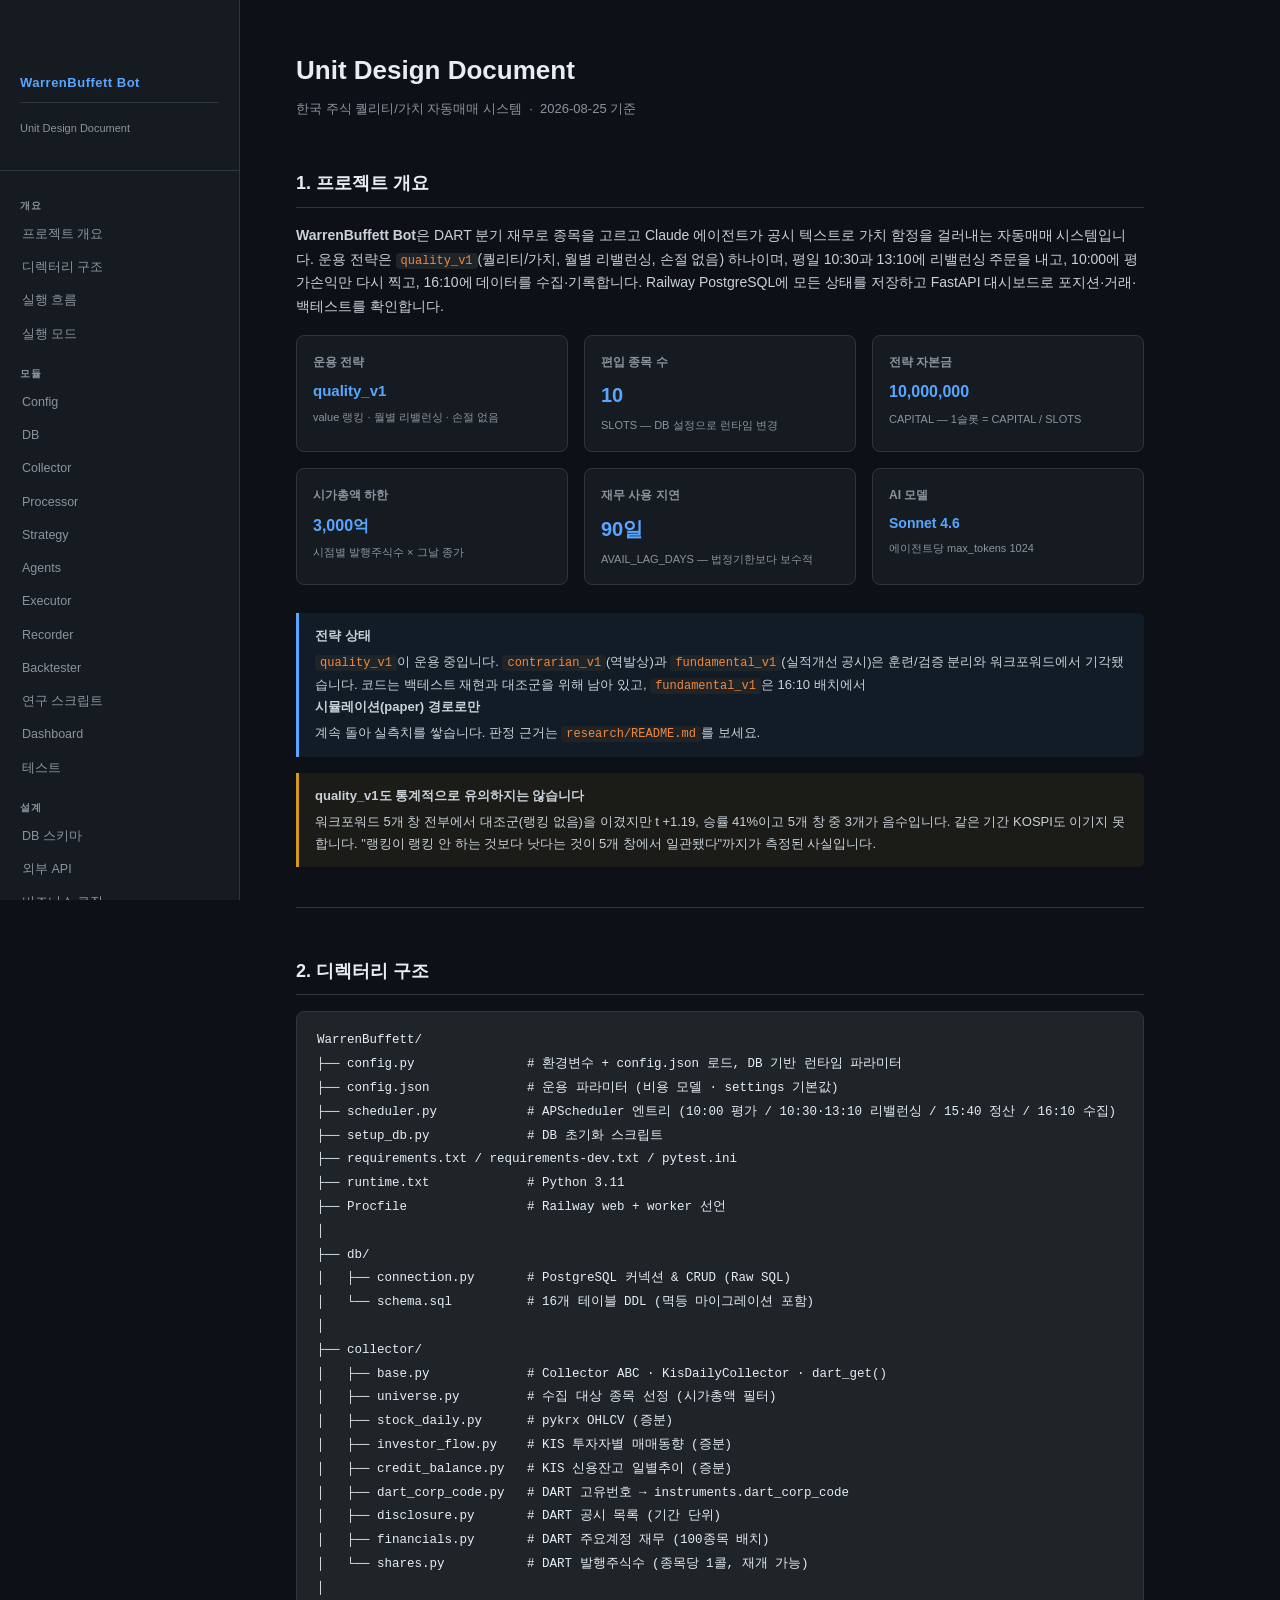
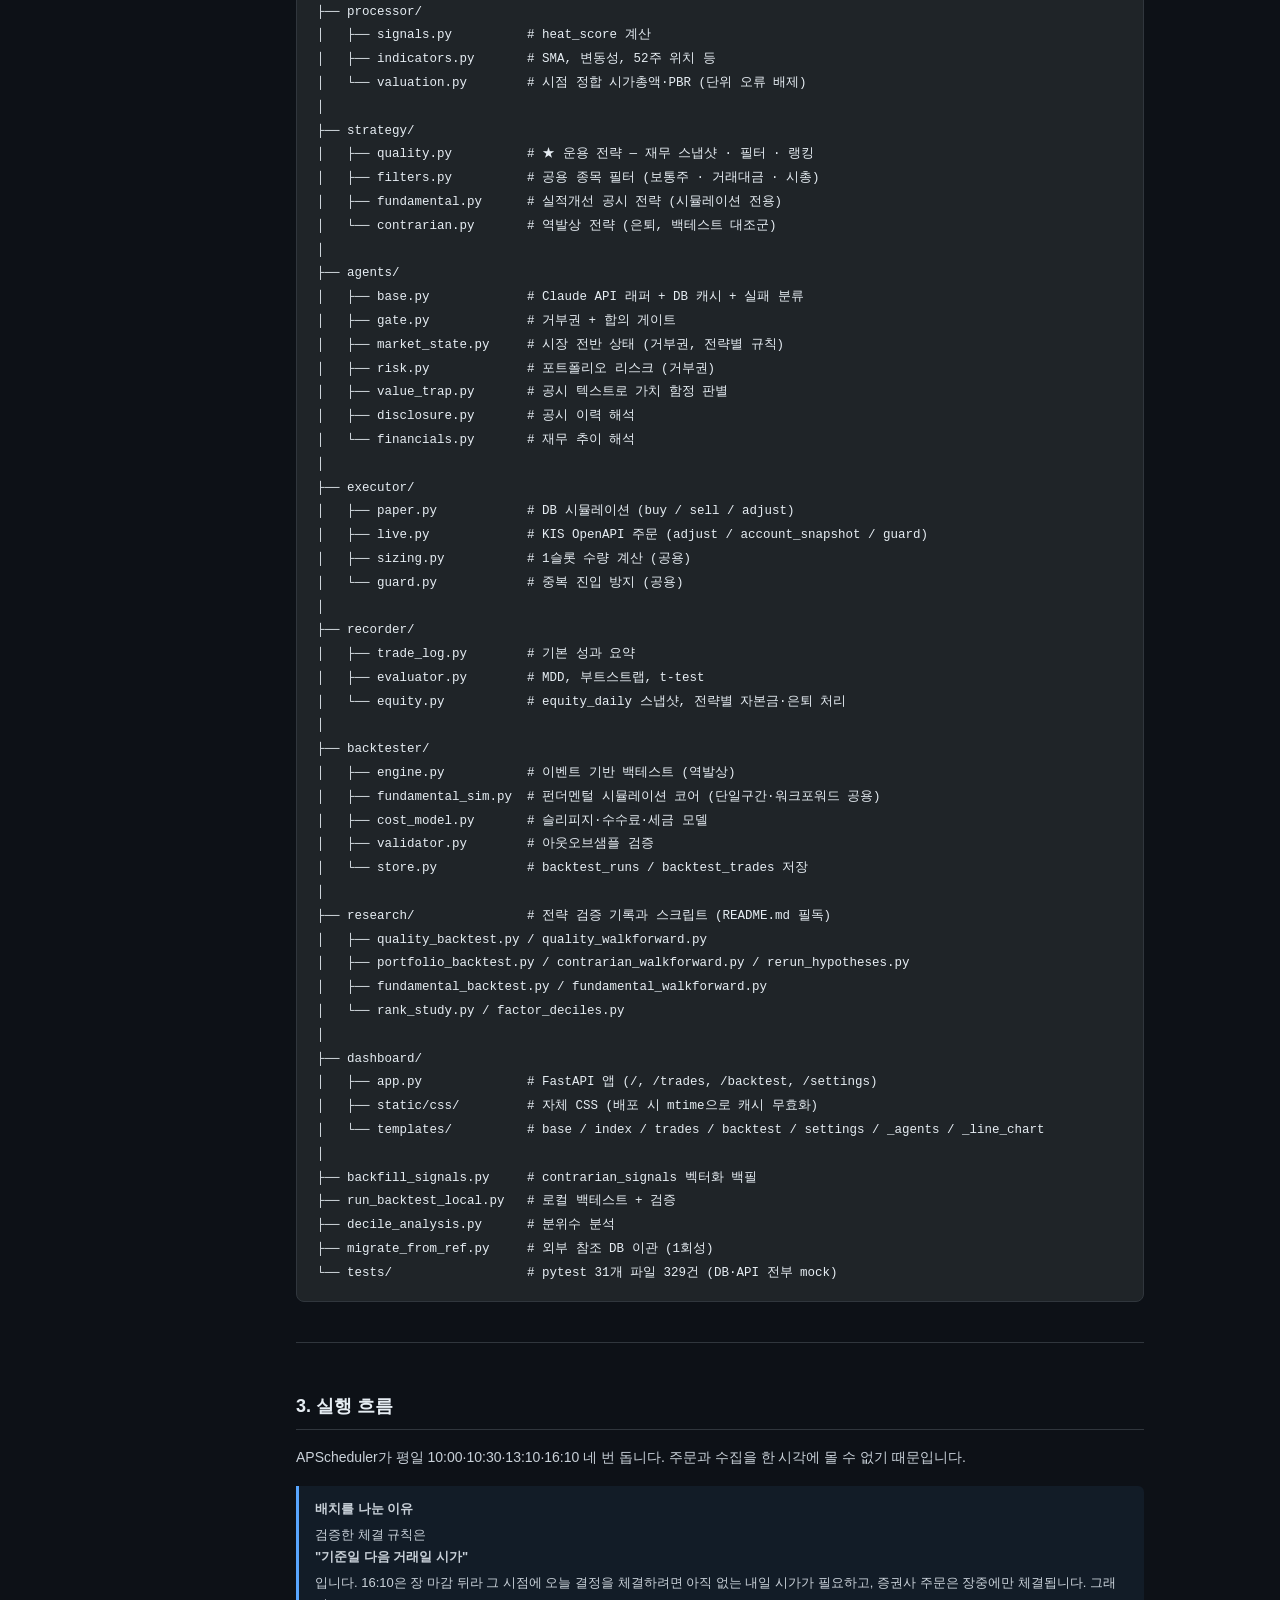
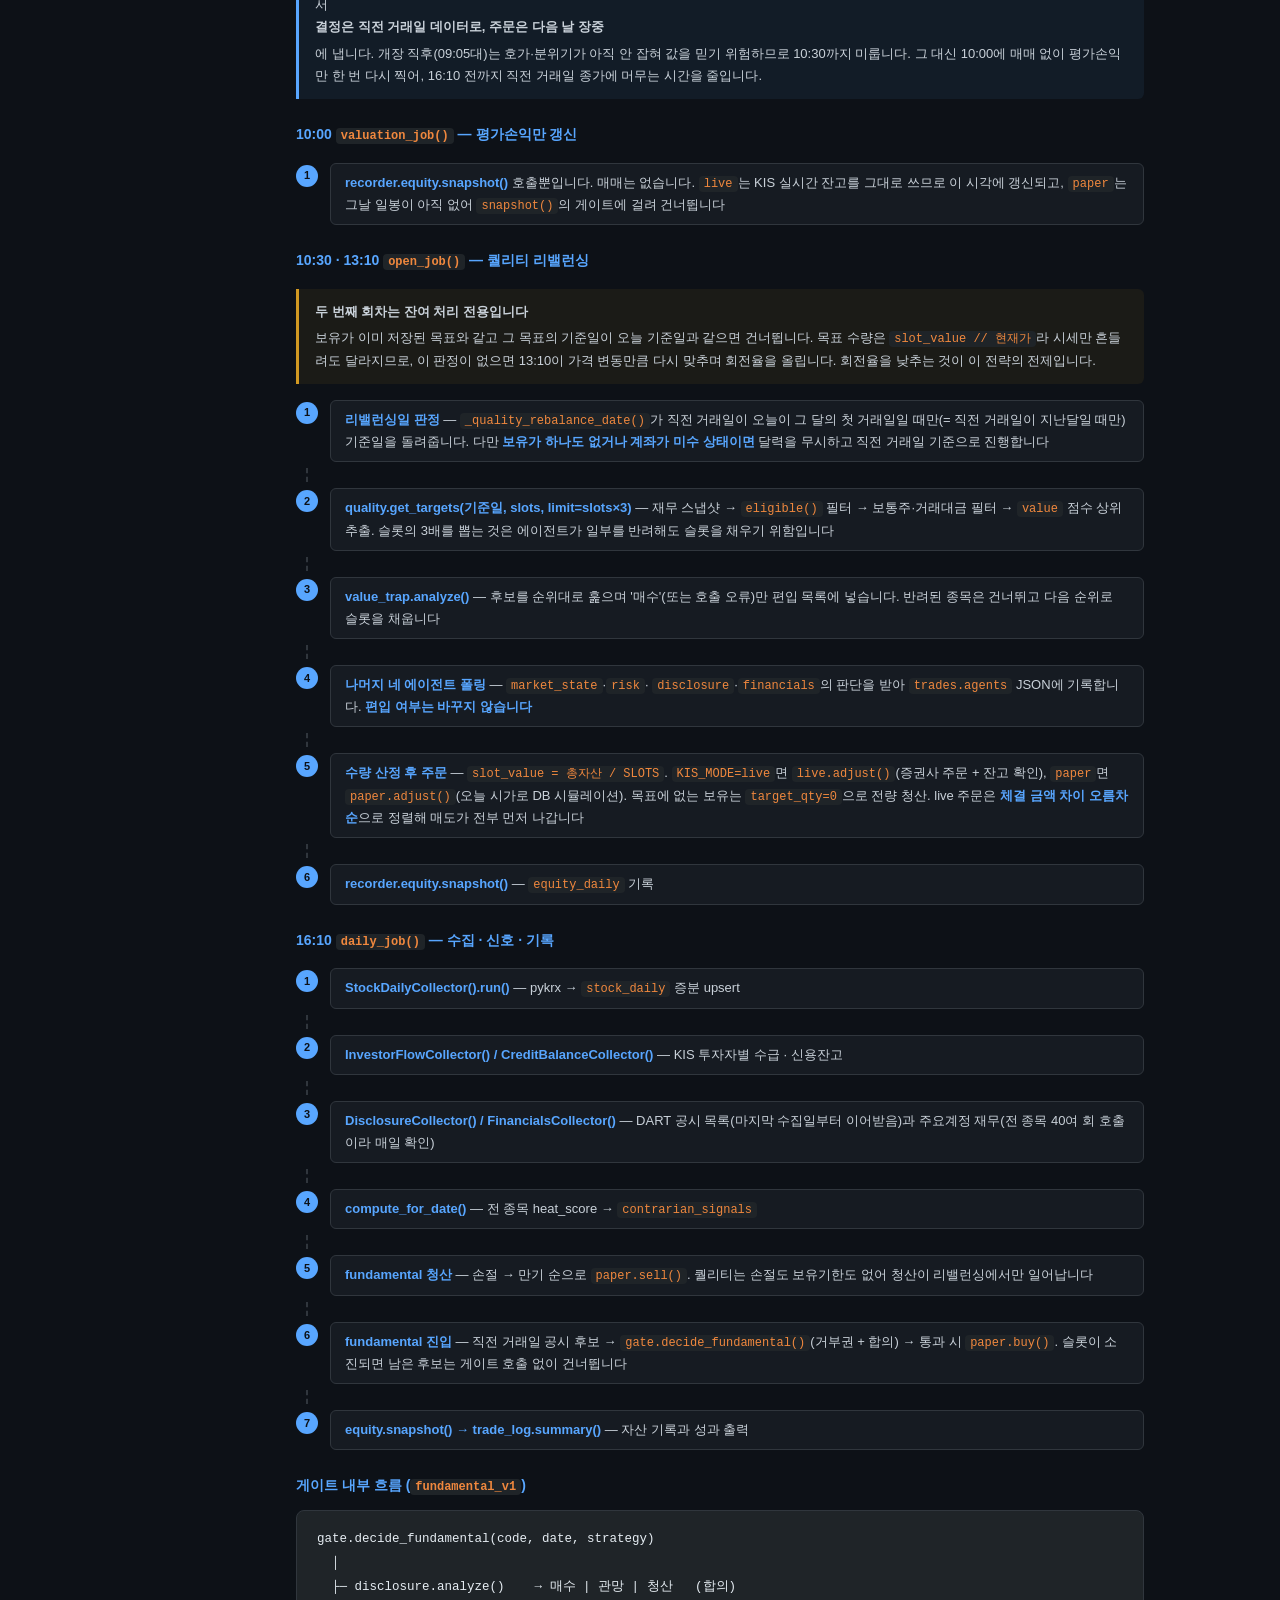
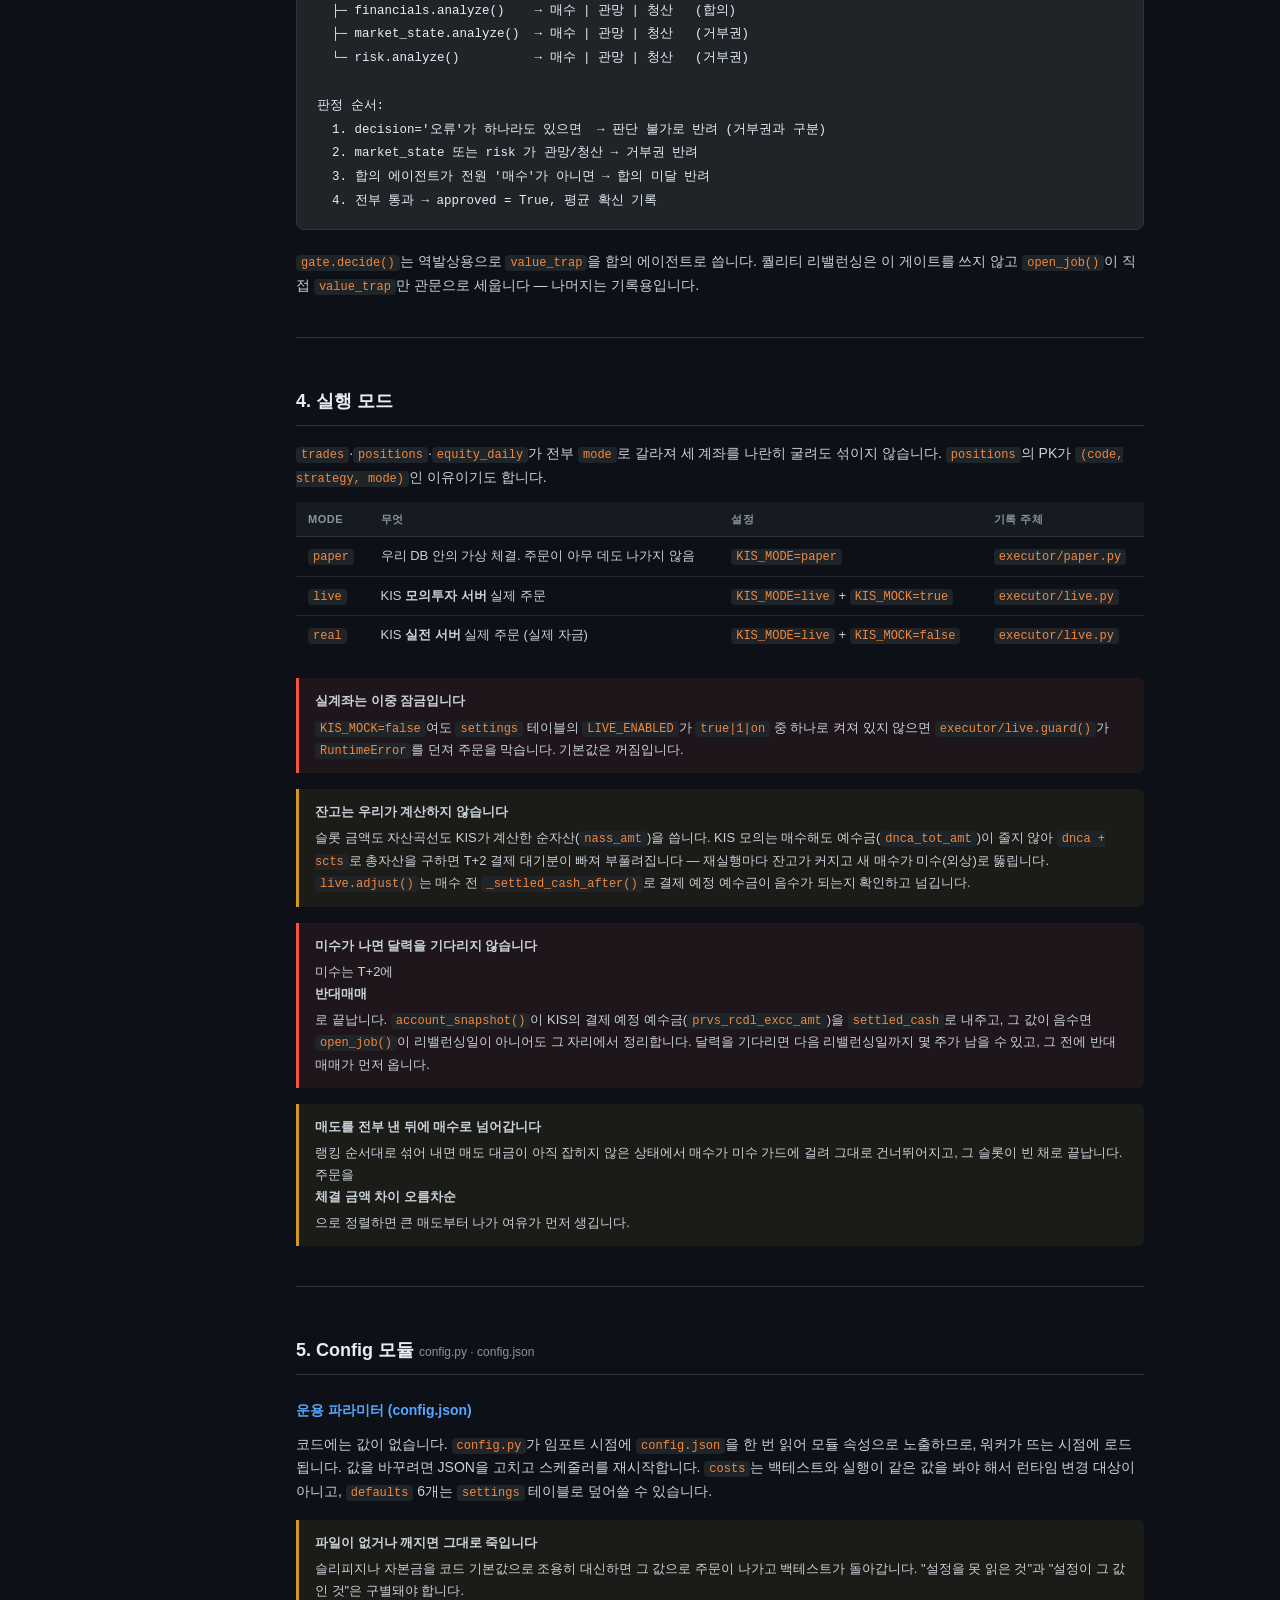
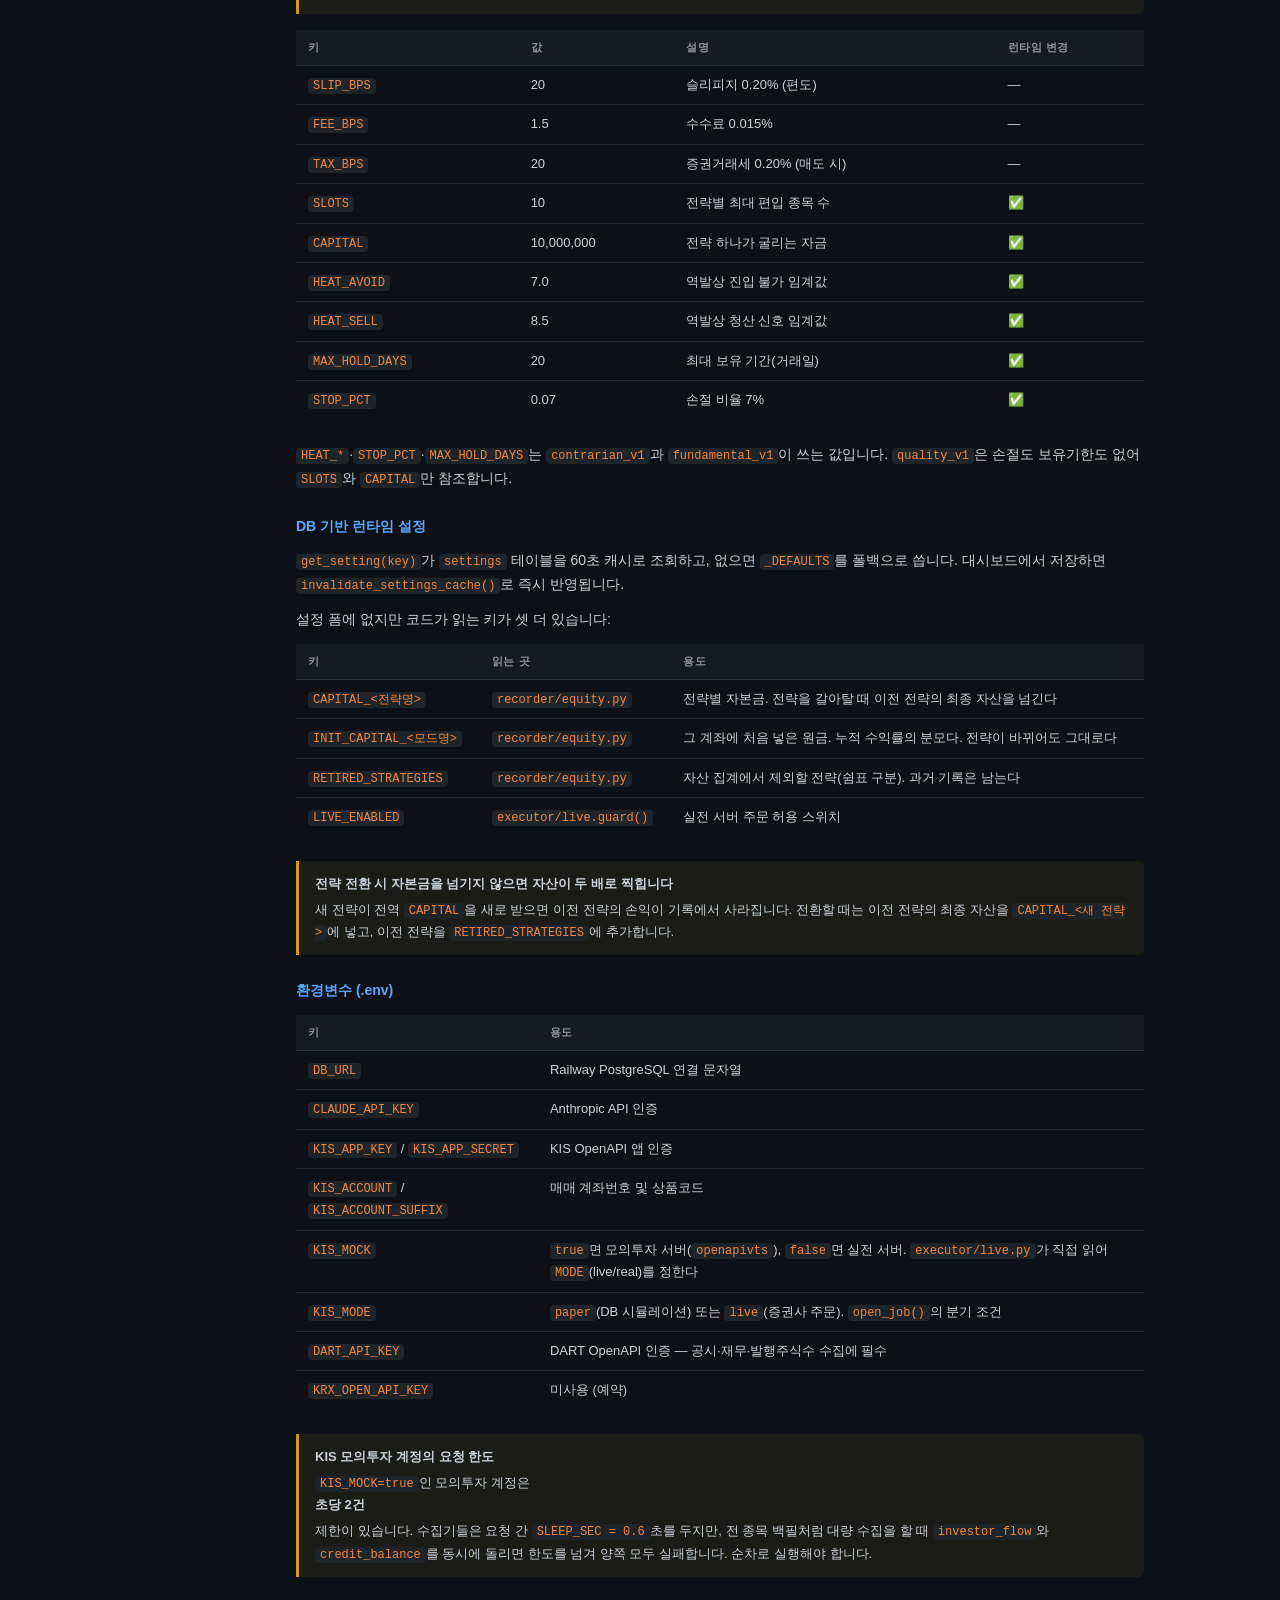
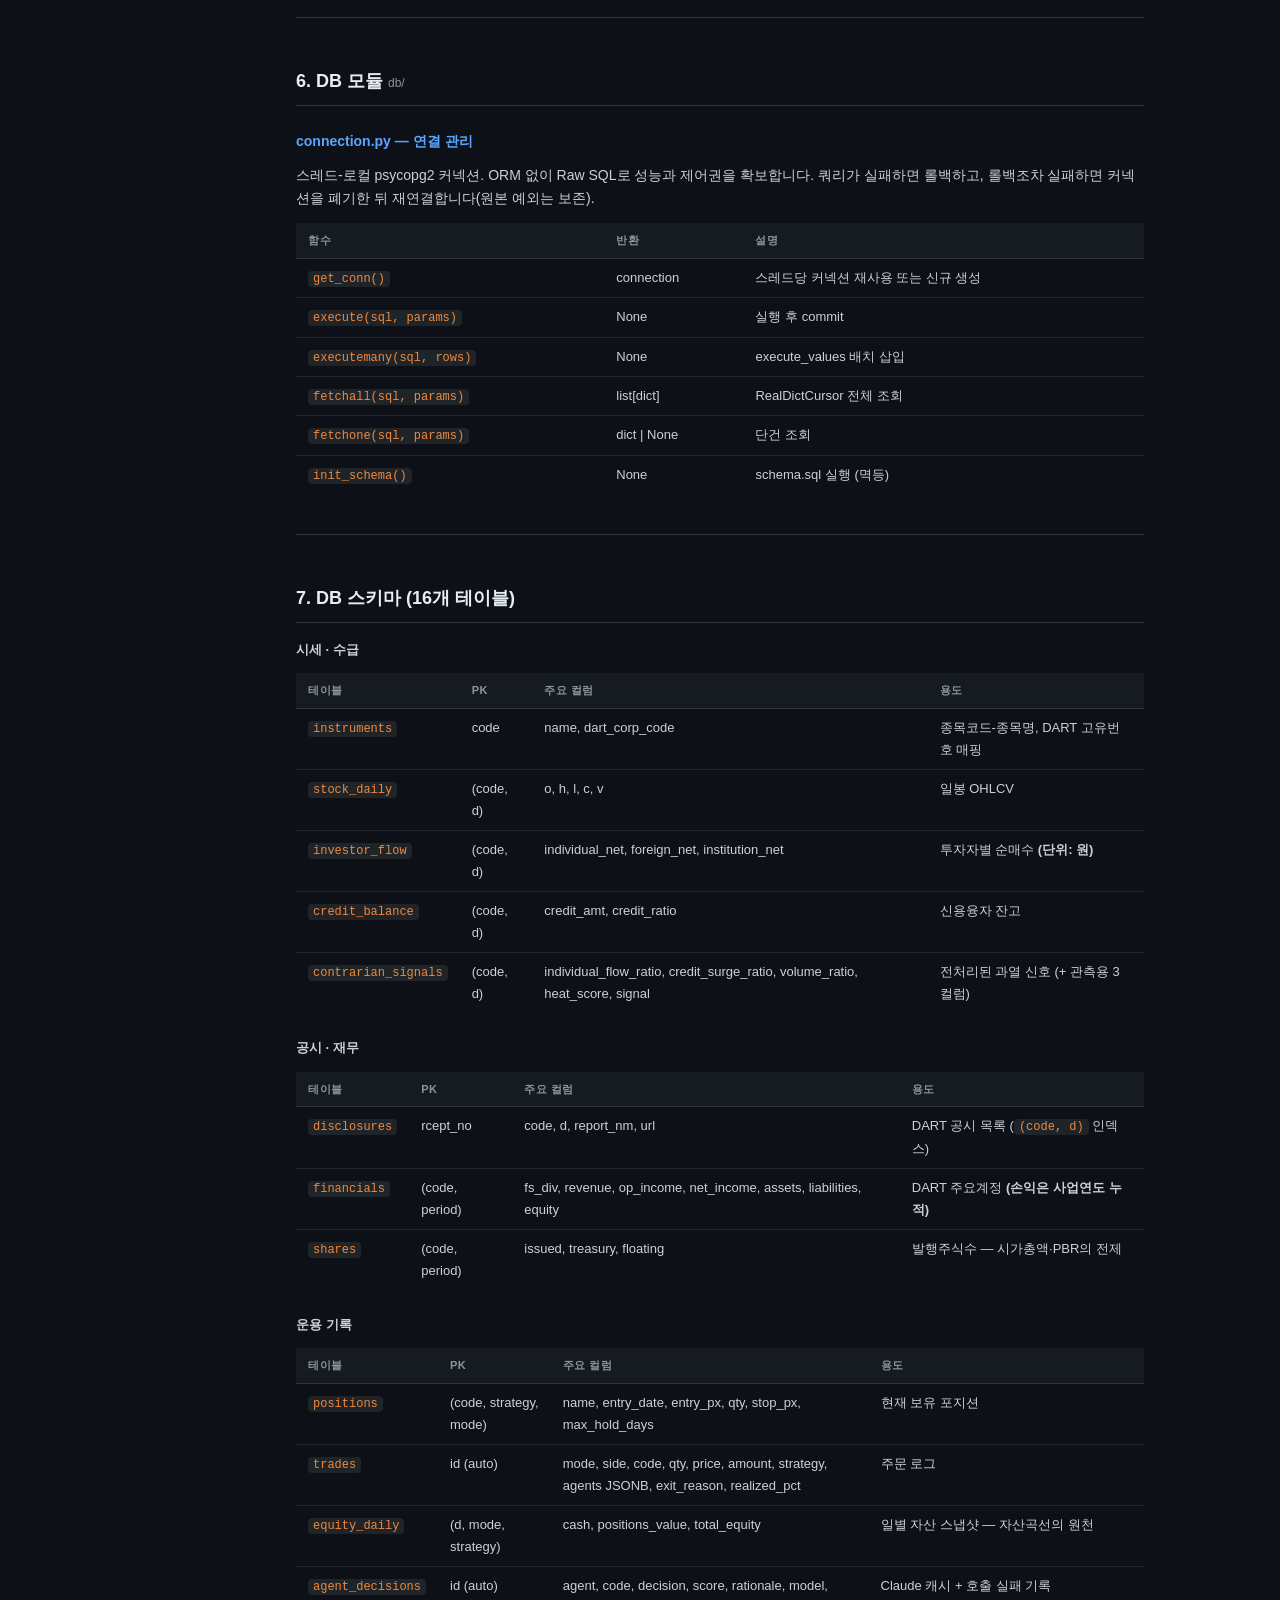
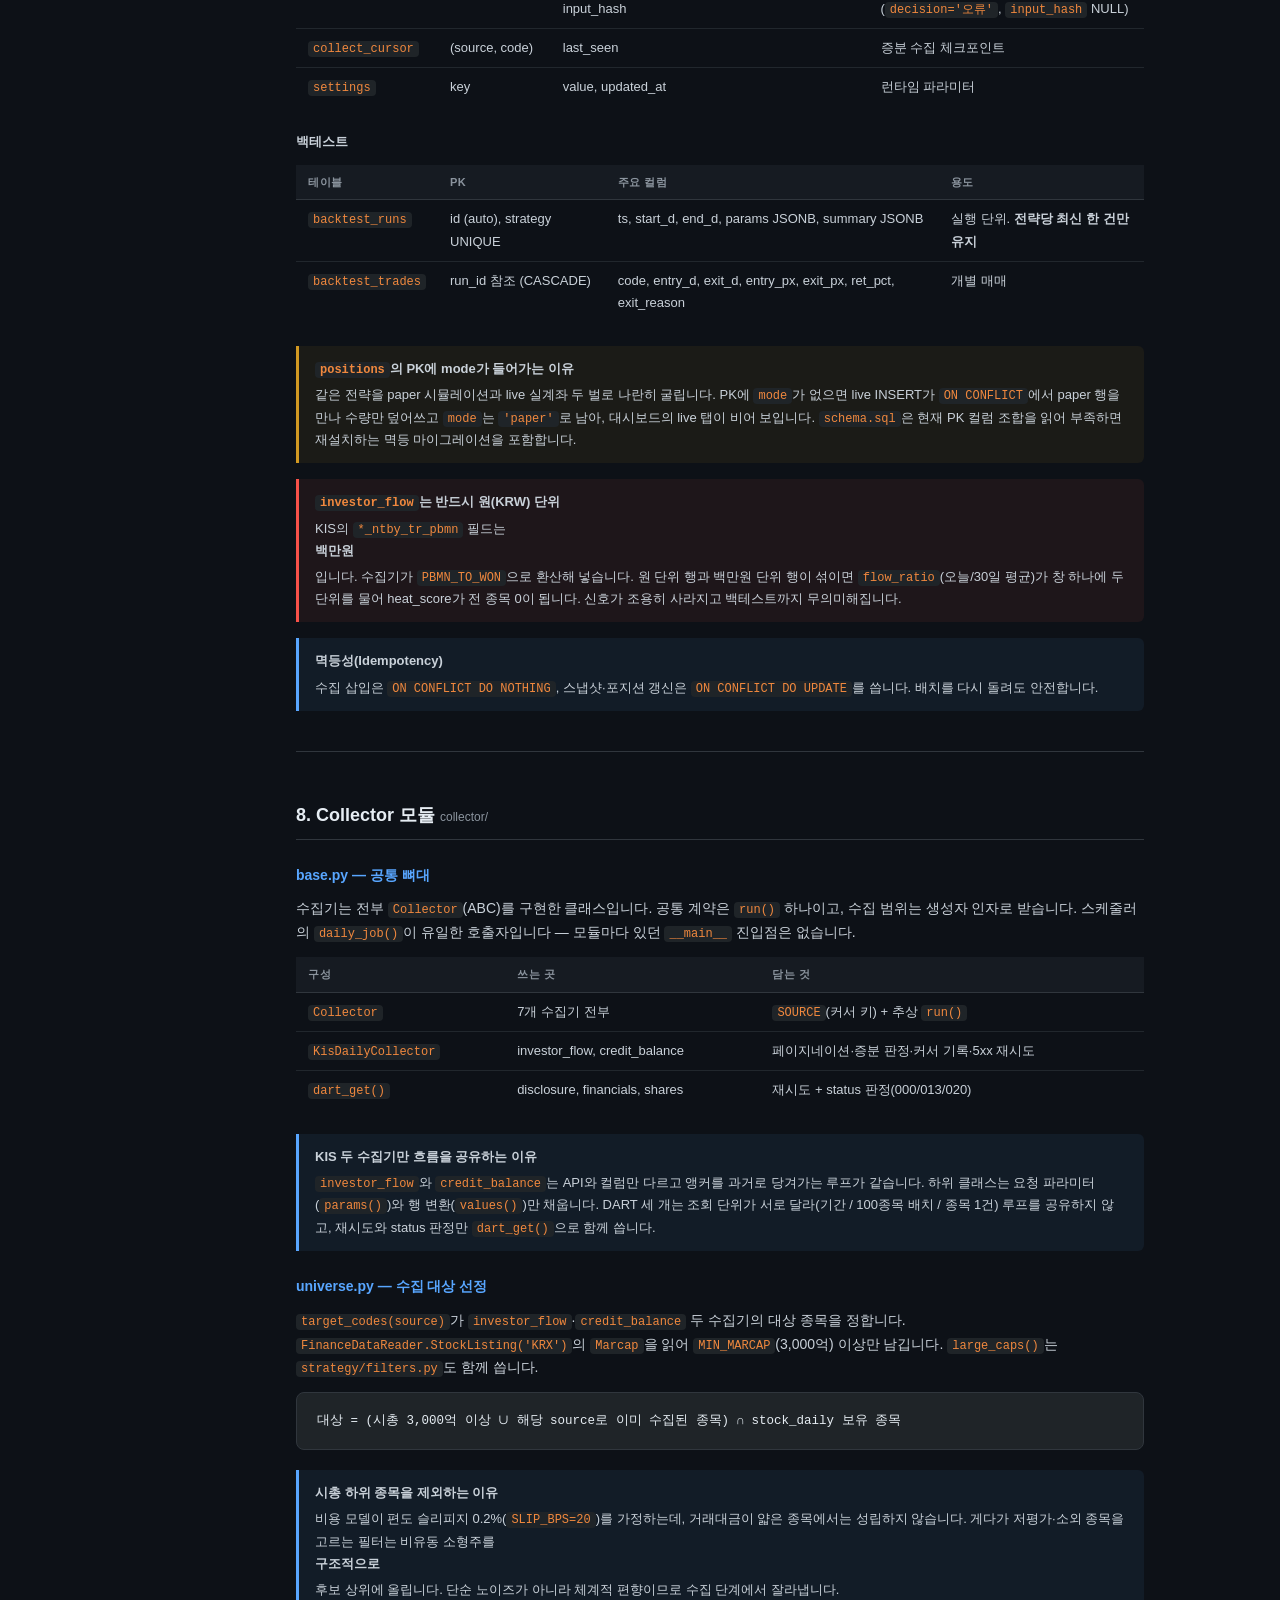
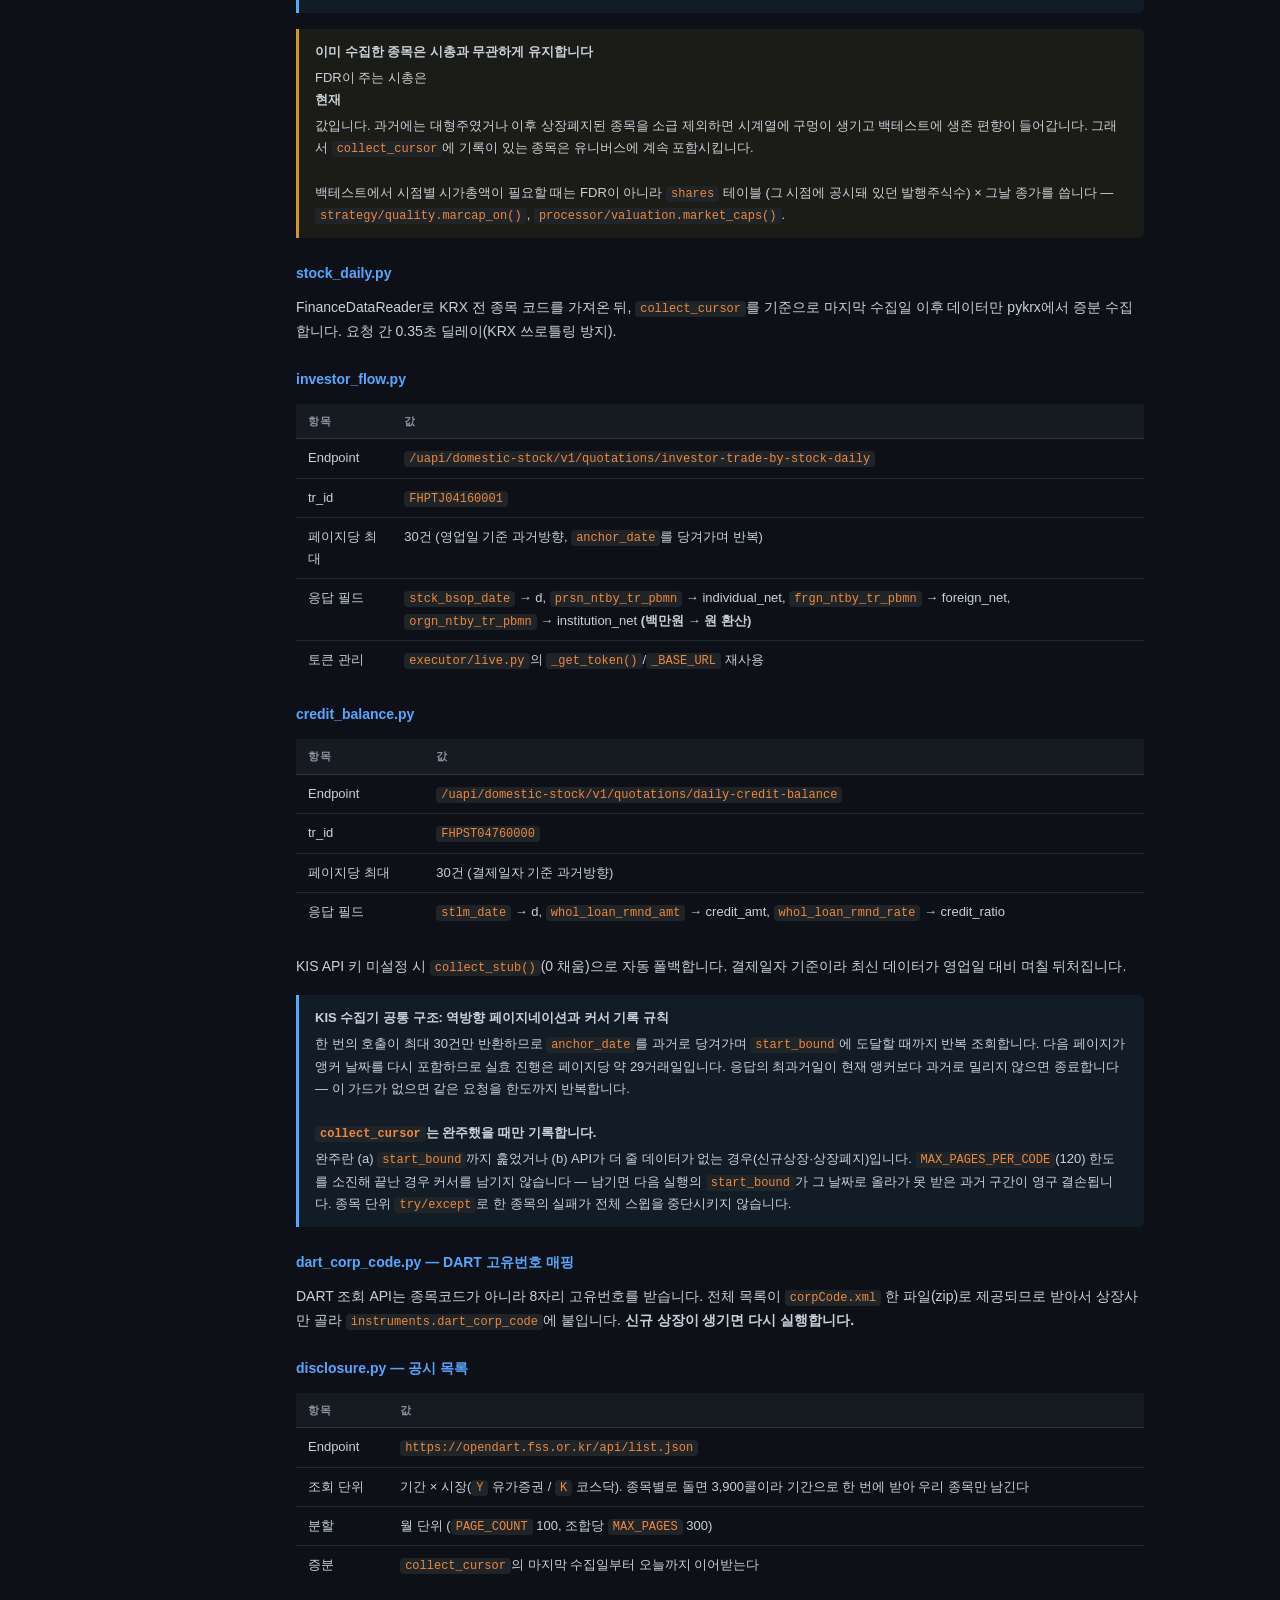
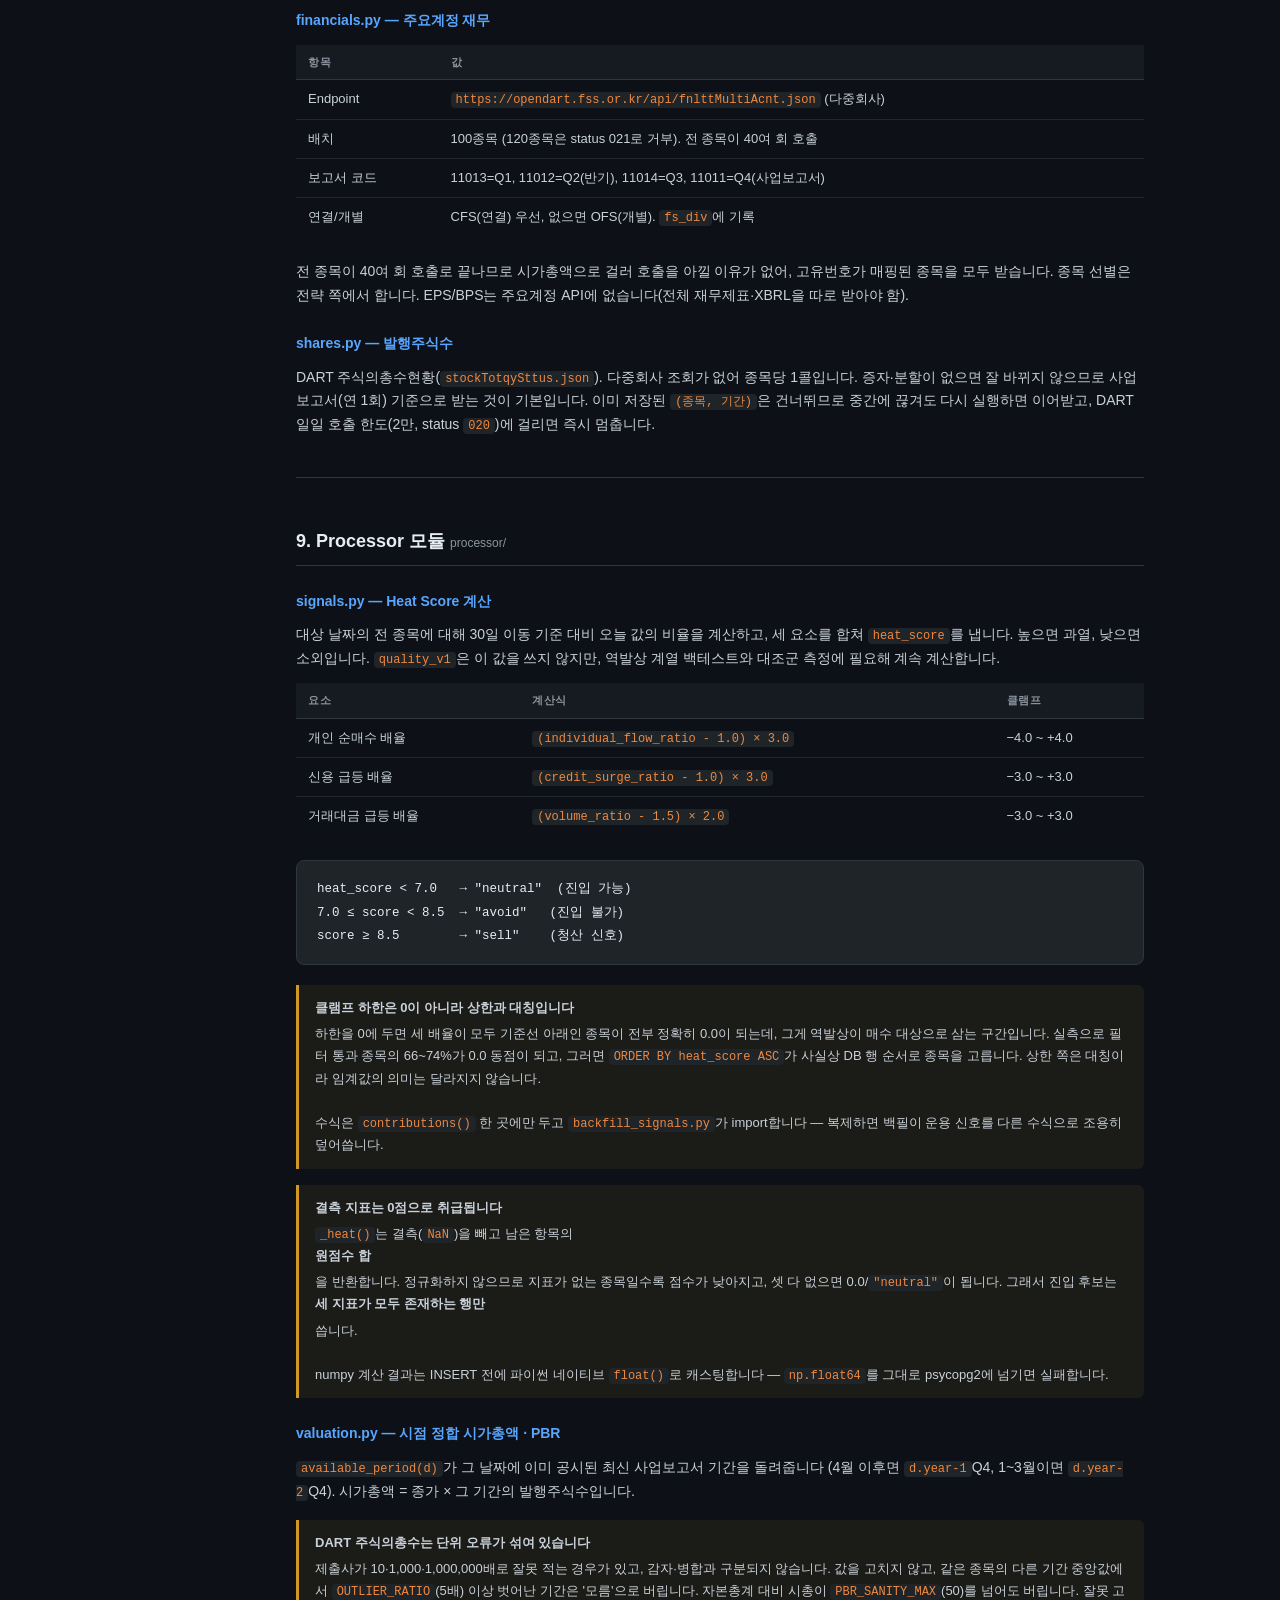
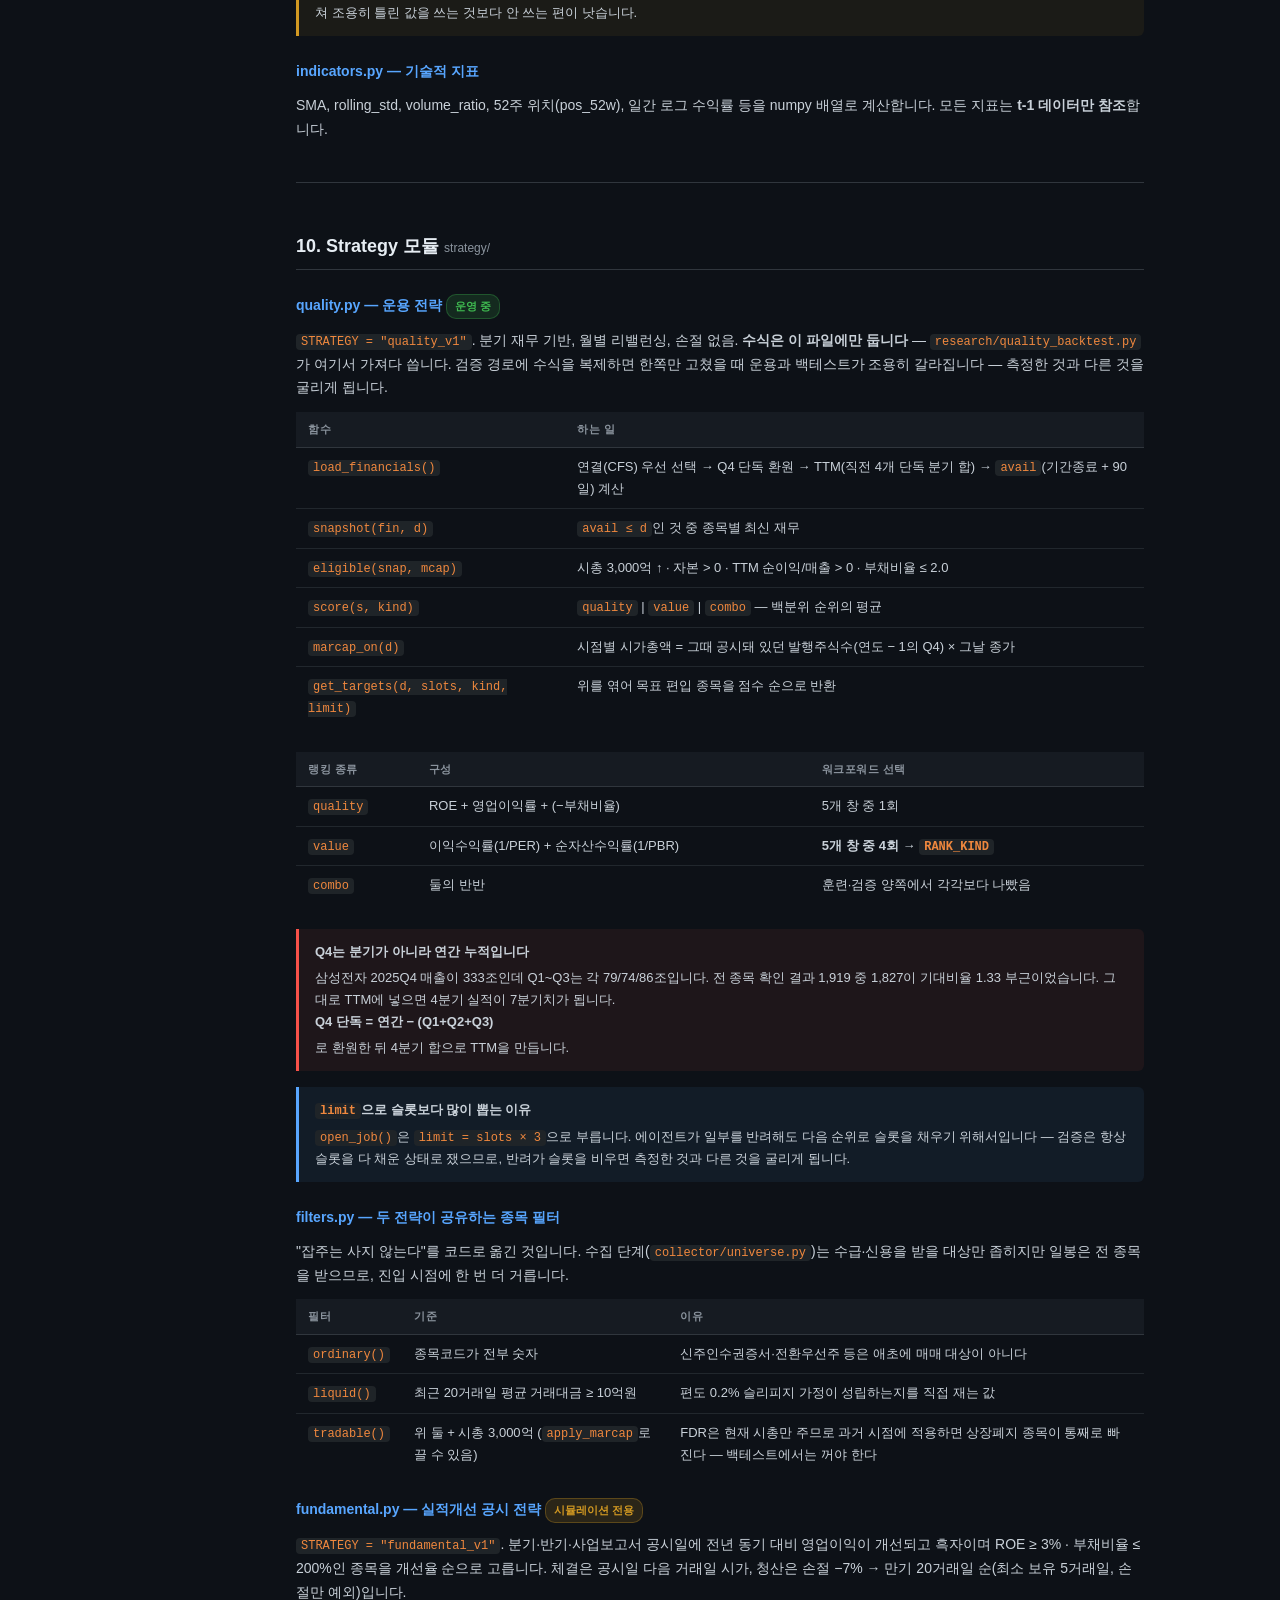
==== commit 1f363c04: "Give the collectors one entry point Every collector carried a __main__ block so it could be run on i" ====
--- a/UDD.html
+++ b/UDD.html
@@ -208,6 +208,7 @@
 │   └── schema.sql          # 16개 테이블 DDL (멱등 마이그레이션 포함)
 │
 ├── collector/
+│   ├── base.py             # Collector ABC · KisDailyCollector · dart_get()
 │   ├── universe.py         # 수집 대상 종목 선정 (시가총액 필터)
 │   ├── stock_daily.py      # pykrx OHLCV (증분)
 │   ├── investor_flow.py    # KIS 투자자별 매매동향 (증분)
@@ -270,7 +271,7 @@
 ├── run_backtest_local.py   # 로컬 백테스트 + 검증
 ├── decile_analysis.py      # 분위수 분석
 ├── migrate_from_ref.py     # 외부 참조 DB 이관 (1회성)
-└── tests/                  # pytest 31개 파일 328건 (DB·API 전부 mock)</code></pre>
+└── tests/                  # pytest 31개 파일 329건 (DB·API 전부 mock)</code></pre>
   </section>
 
   <hr class="divider" />
@@ -355,17 +356,17 @@
     <div class="flow">
       <div class="flow-step">
         <div class="num">1</div>
-        <div class="body"><strong>collect_daily()</strong> — pykrx → <code>stock_daily</code> 증분 upsert</div>
+        <div class="body"><strong>StockDailyCollector().run()</strong> — pykrx → <code>stock_daily</code> 증분 upsert</div>
       </div>
       <div class="flow-connector"></div>
       <div class="flow-step">
         <div class="num">2</div>
-        <div class="body"><strong>collect_flow() / collect_kis()</strong> — KIS 투자자별 수급 · 신용잔고</div>
+        <div class="body"><strong>InvestorFlowCollector() / CreditBalanceCollector()</strong> — KIS 투자자별 수급 · 신용잔고</div>
       </div>
       <div class="flow-connector"></div>
       <div class="flow-step">
         <div class="num">3</div>
-        <div class="body"><strong>collect_disclosure() / collect_financials()</strong> — DART 공시 목록(마지막
+        <div class="body"><strong>DisclosureCollector() / FinancialsCollector()</strong> — DART 공시 목록(마지막
         수집일부터 이어받음)과 주요계정 재무(전 종목 40여 회 호출이라 매일 확인)</div>
       </div>
       <div class="flow-connector"></div>
@@ -622,6 +623,25 @@
   <!-- ───── COLLECTOR ───── -->
   <section id="collector">
     <h2>8. Collector 모듈 <small style="font-size:12px;font-weight:400;color:var(--muted)">collector/</small></h2>
+
+    <h3>base.py — 공통 뼈대</h3>
+    <p>수집기는 전부 <code>Collector</code>(ABC)를 구현한 클래스입니다. 공통 계약은 <code>run()</code>
+    하나이고, 수집 범위는 생성자 인자로 받습니다. 스케줄러의 <code>daily_job()</code>이 유일한
+    호출자입니다 — 모듈마다 있던 <code>__main__</code> 진입점은 없습니다.</p>
+    <table>
+      <tr><th>구성</th><th>쓰는 곳</th><th>담는 것</th></tr>
+      <tr><td><code>Collector</code></td><td>7개 수집기 전부</td><td><code>SOURCE</code>(커서 키) + 추상 <code>run()</code></td></tr>
+      <tr><td><code>KisDailyCollector</code></td><td>investor_flow, credit_balance</td><td>페이지네이션·증분 판정·커서 기록·5xx 재시도</td></tr>
+      <tr><td><code>dart_get()</code></td><td>disclosure, financials, shares</td><td>재시도 + status 판정(000/013/020)</td></tr>
+    </table>
+
+    <div class="callout callout-info">
+      <strong>KIS 두 수집기만 흐름을 공유하는 이유</strong>
+      <code>investor_flow</code>와 <code>credit_balance</code>는 API와 컬럼만 다르고 앵커를 과거로
+      당겨가는 루프가 같습니다. 하위 클래스는 요청 파라미터(<code>params()</code>)와 행
+      변환(<code>values()</code>)만 채웁니다. DART 세 개는 조회 단위가 서로 달라(기간 / 100종목 배치 /
+      종목 1건) 루프를 공유하지 않고, 재시도와 status 판정만 <code>dart_get()</code>으로 함께 씁니다.
+    </div>
 
     <h3>universe.py — 수집 대상 선정</h3>
     <p><code>target_codes(source)</code>가 <code>investor_flow</code>·<code>credit_balance</code> 두 수집기의
@@ -1230,7 +1250,7 @@
 
     <p>DB(<code>db.connection</code>) · Claude API · KIS API · DART API를 전부 mock으로 격리한 순수
     단위 테스트입니다. 실제 네트워크·DB 연결 없이 수 초 내 완료되므로 백필이나 스케줄러가 도는
-    중에도 안전하게 실행할 수 있습니다. <strong>31개 파일 328건.</strong></p>
+    중에도 안전하게 실행할 수 있습니다. <strong>31개 파일 329건.</strong></p>
 
     <pre><code>pip install -r requirements-dev.txt
 pytest tests/ -v</code></pre>
@@ -1425,7 +1445,7 @@
     <h3>모듈별 현황 요약</h3>
     <table>
       <tr><th>컴포넌트</th><th>파일</th><th>상태</th></tr>
-      <tr><td>시세·수급 수집</td><td>collector/stock_daily.py, investor_flow.py, credit_balance.py</td><td><span class="status-prod">운영 중</span></td></tr>
+      <tr><td>시세·수급 수집</td><td>collector/base.py, stock_daily.py, investor_flow.py, credit_balance.py</td><td><span class="status-prod">운영 중</span></td></tr>
       <tr><td>공시·재무 수집</td><td>collector/disclosure.py, financials.py, shares.py, dart_corp_code.py</td><td><span class="status-prod">운영 중</span></td></tr>
       <tr><td>신호 계산</td><td>processor/signals.py, valuation.py</td><td><span class="status-prod">운영 중</span></td></tr>
       <tr><td>운용 전략</td><td>strategy/quality.py, filters.py</td><td><span class="status-prod">운영 중</span></td></tr>
@@ -1438,7 +1458,7 @@
       <tr><td>백테스터 · 결과 저장</td><td>backtester/*.py</td><td><span class="status-prod">운영 중</span></td></tr>
       <tr><td>연구 스크립트</td><td>research/*.py</td><td><span class="status-prod">운영 중</span></td></tr>
       <tr><td>웹 대시보드</td><td>dashboard/app.py</td><td><span class="status-prod">운영 중</span></td></tr>
-      <tr><td>단위 테스트</td><td>tests/ (328건)</td><td><span class="status-prod">운영 중</span></td></tr>
+      <tr><td>단위 테스트</td><td>tests/ (329건)</td><td><span class="status-prod">운영 중</span></td></tr>
     </table>
   </section>
 
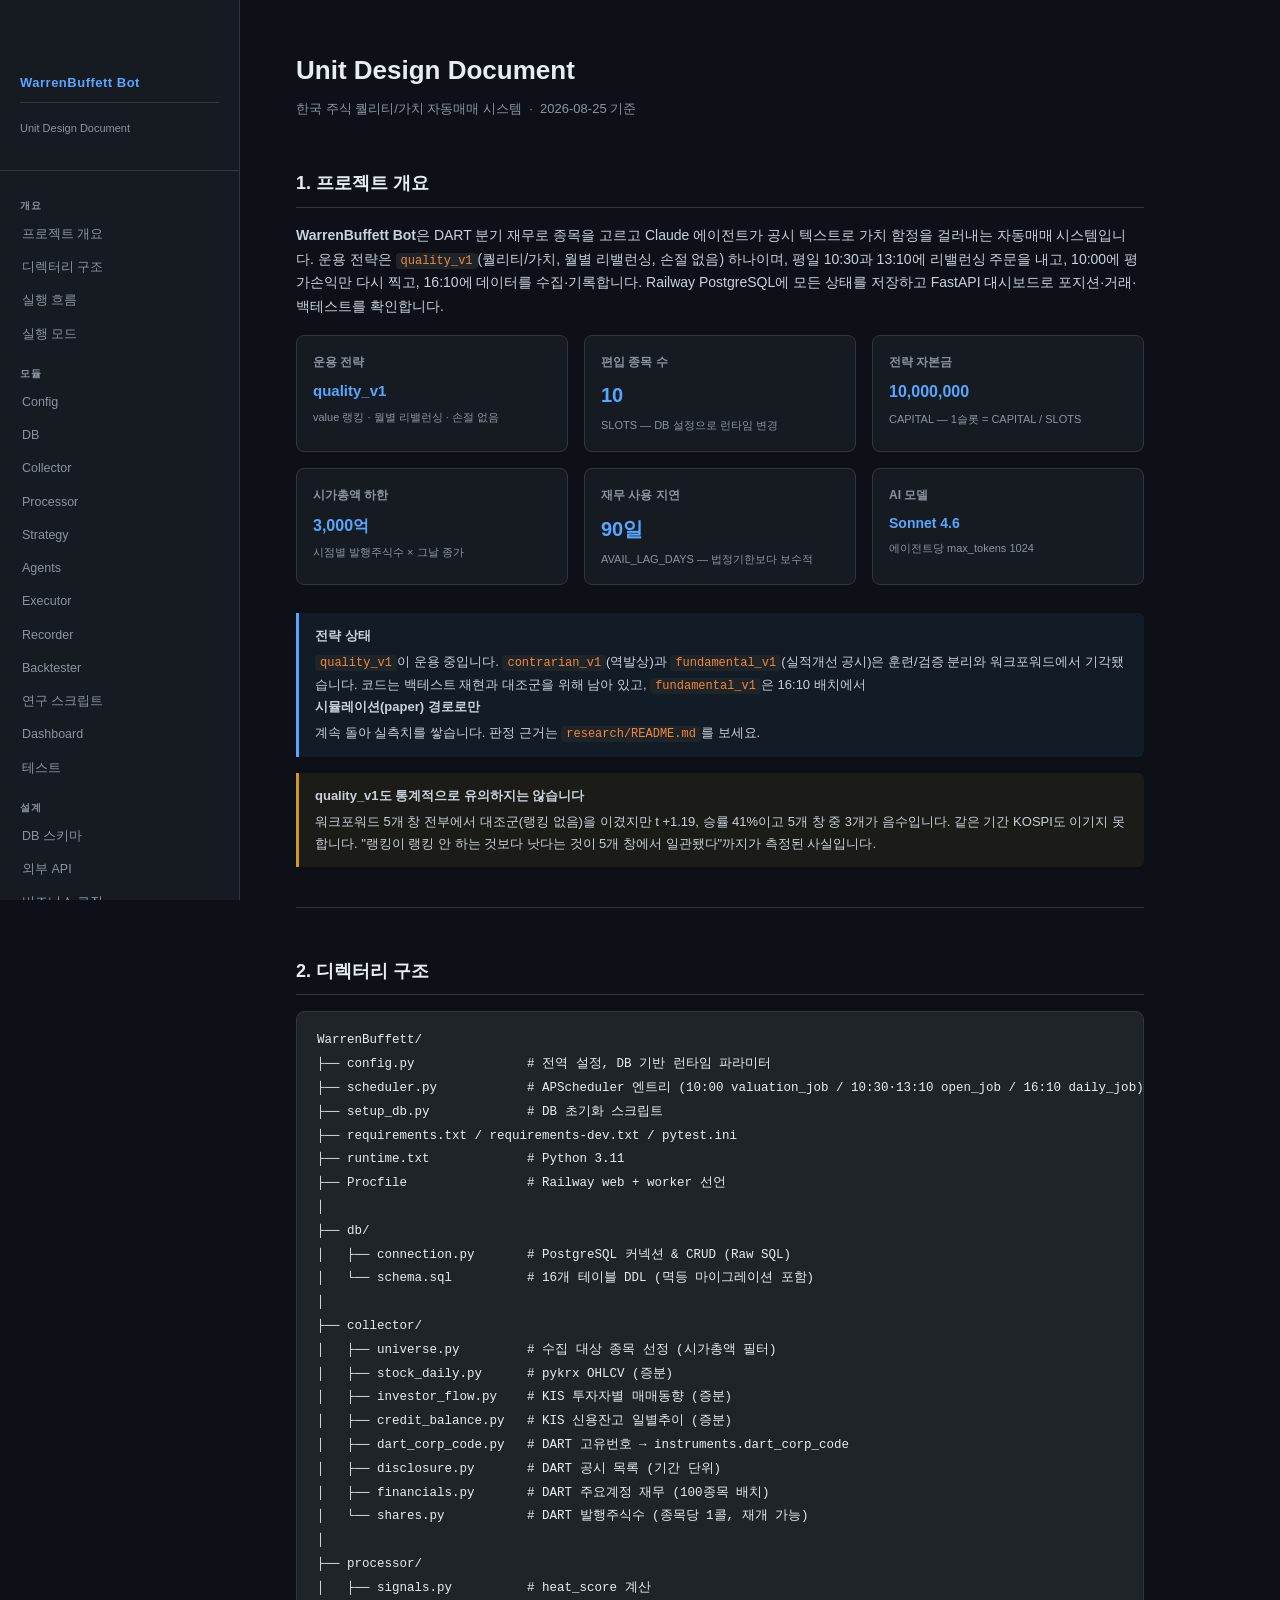
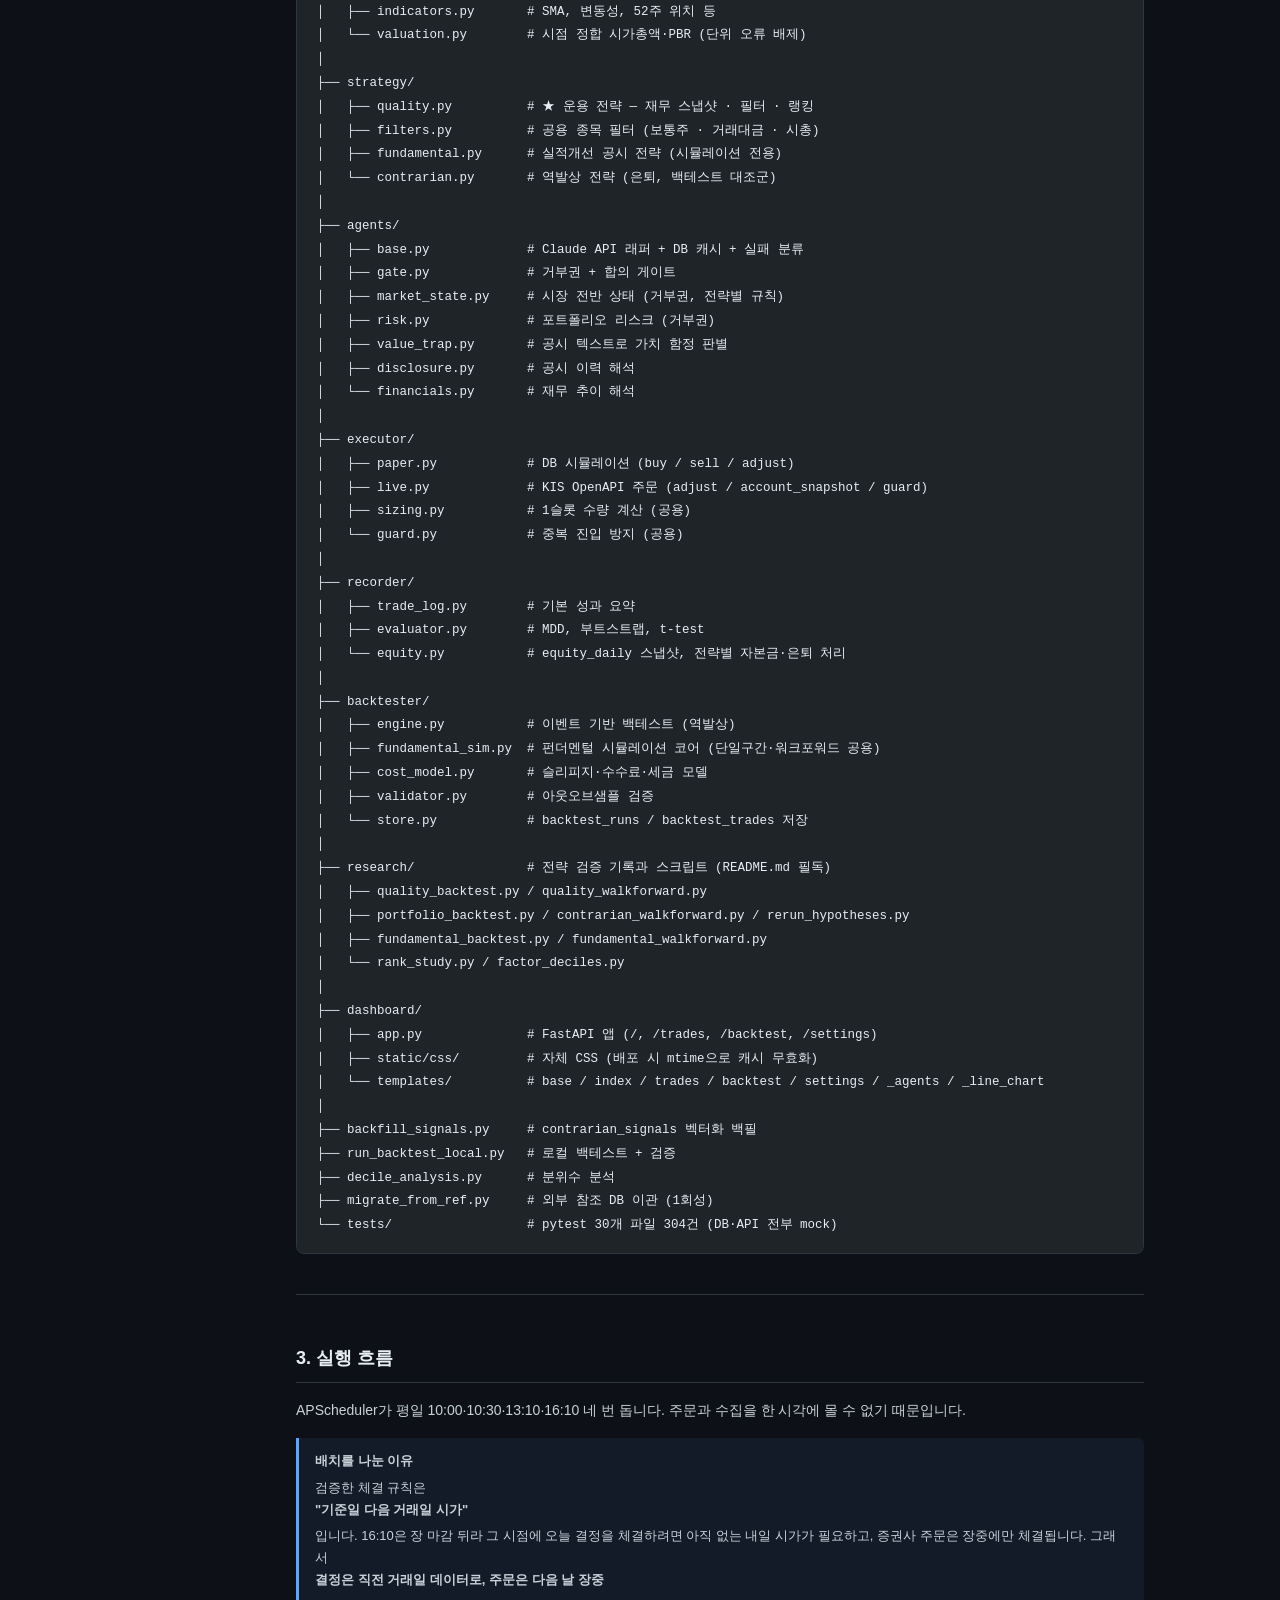
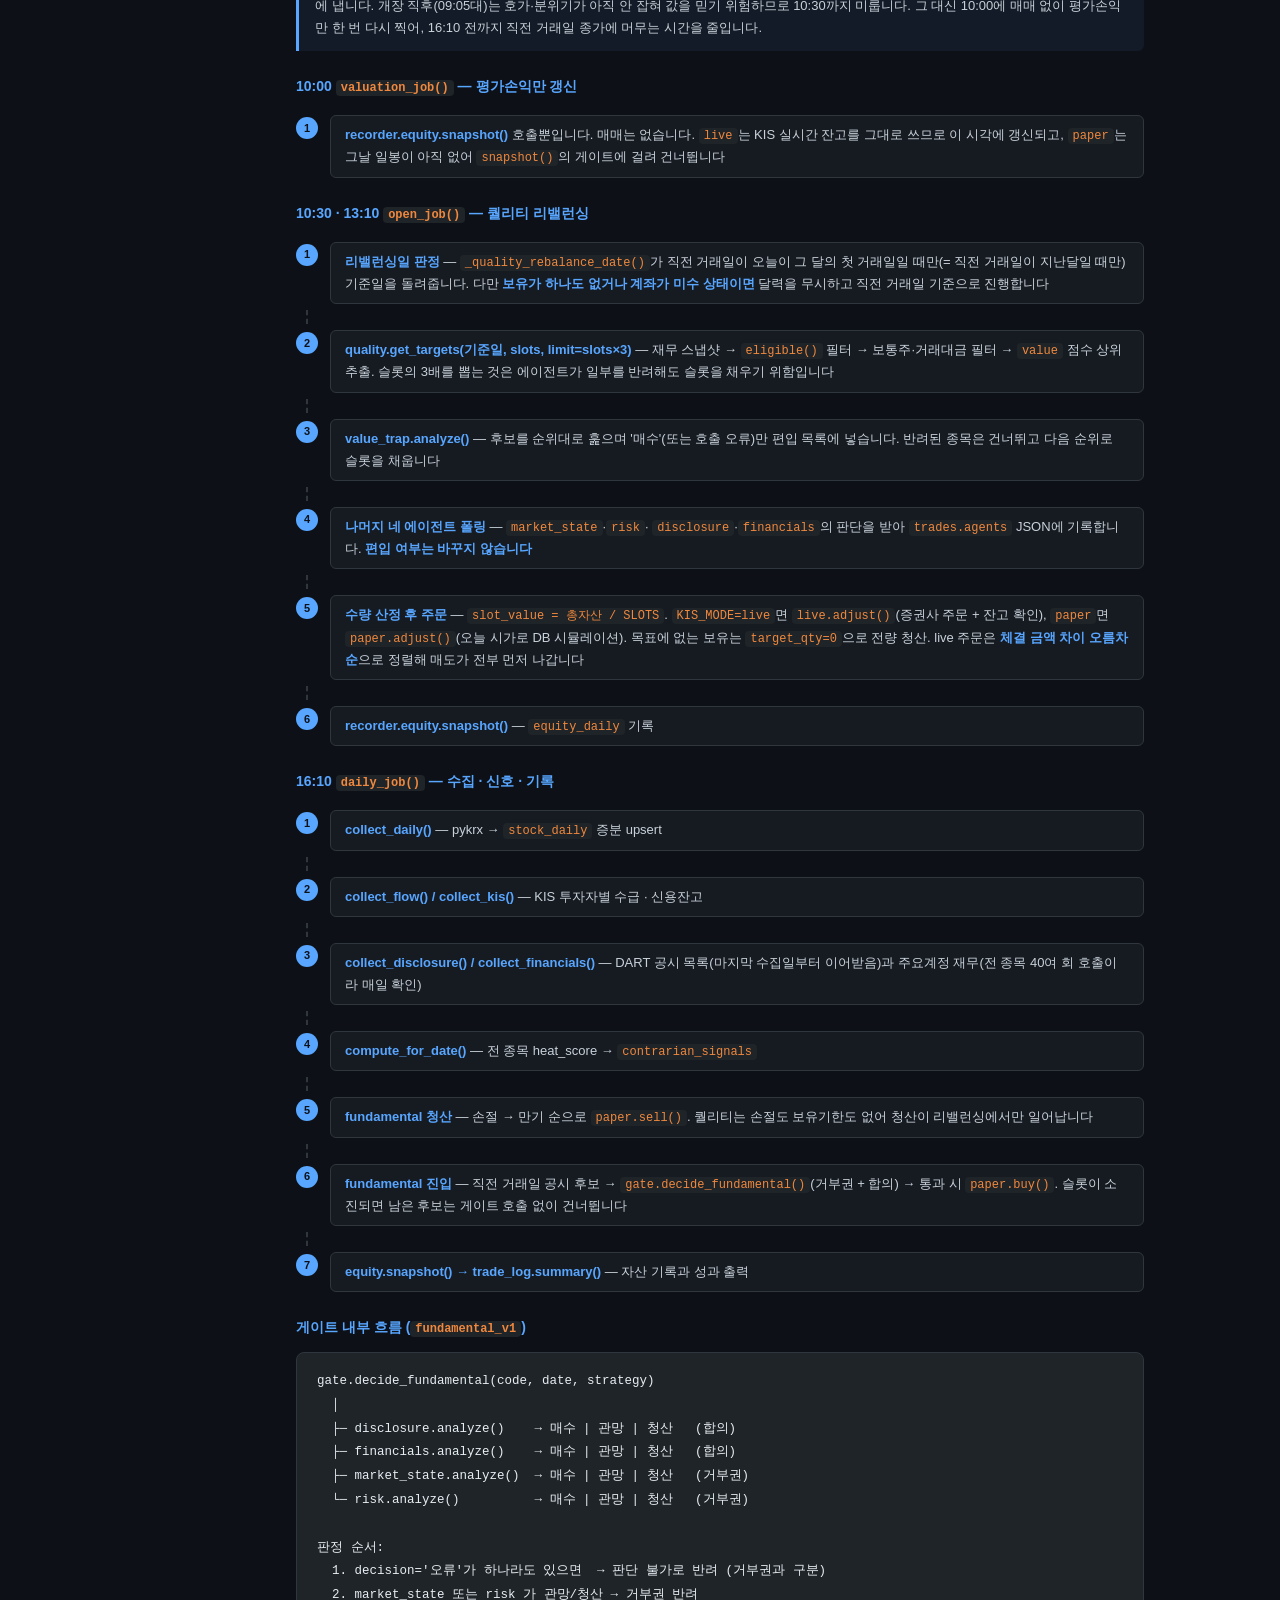
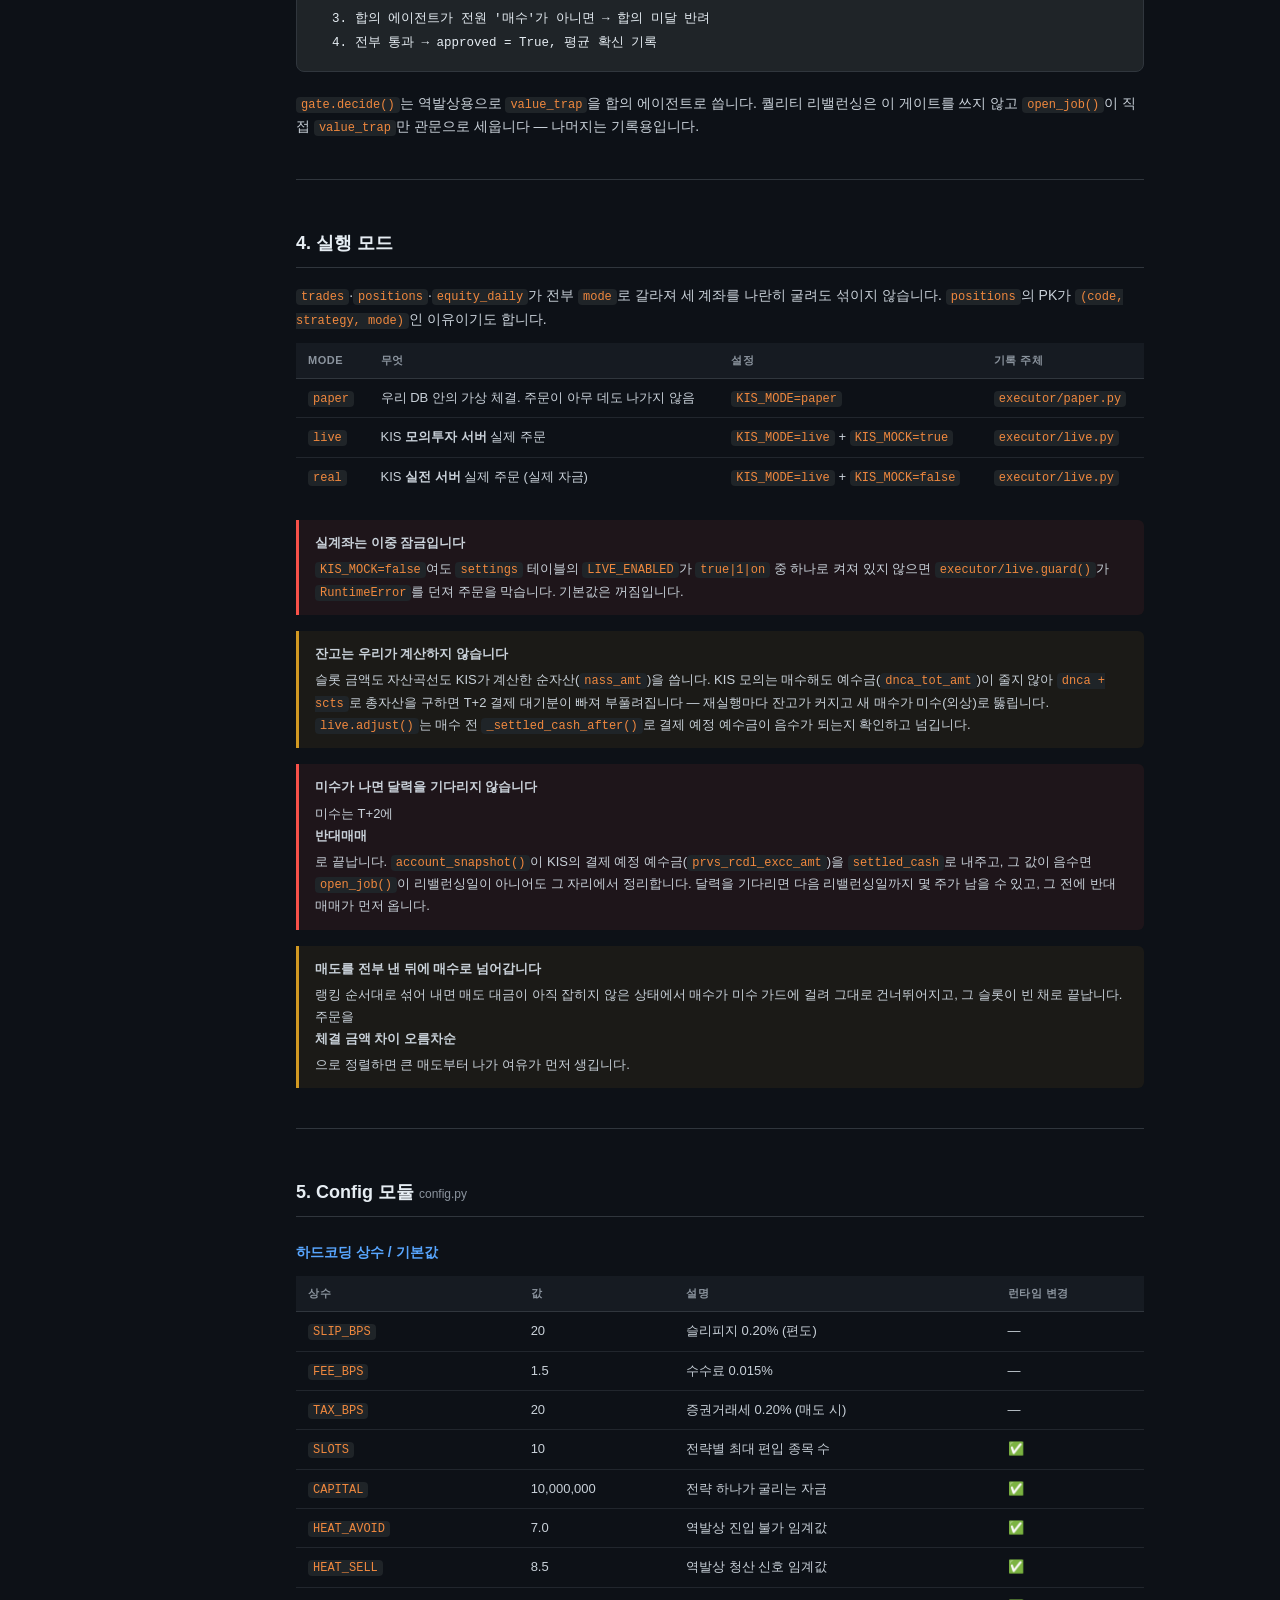
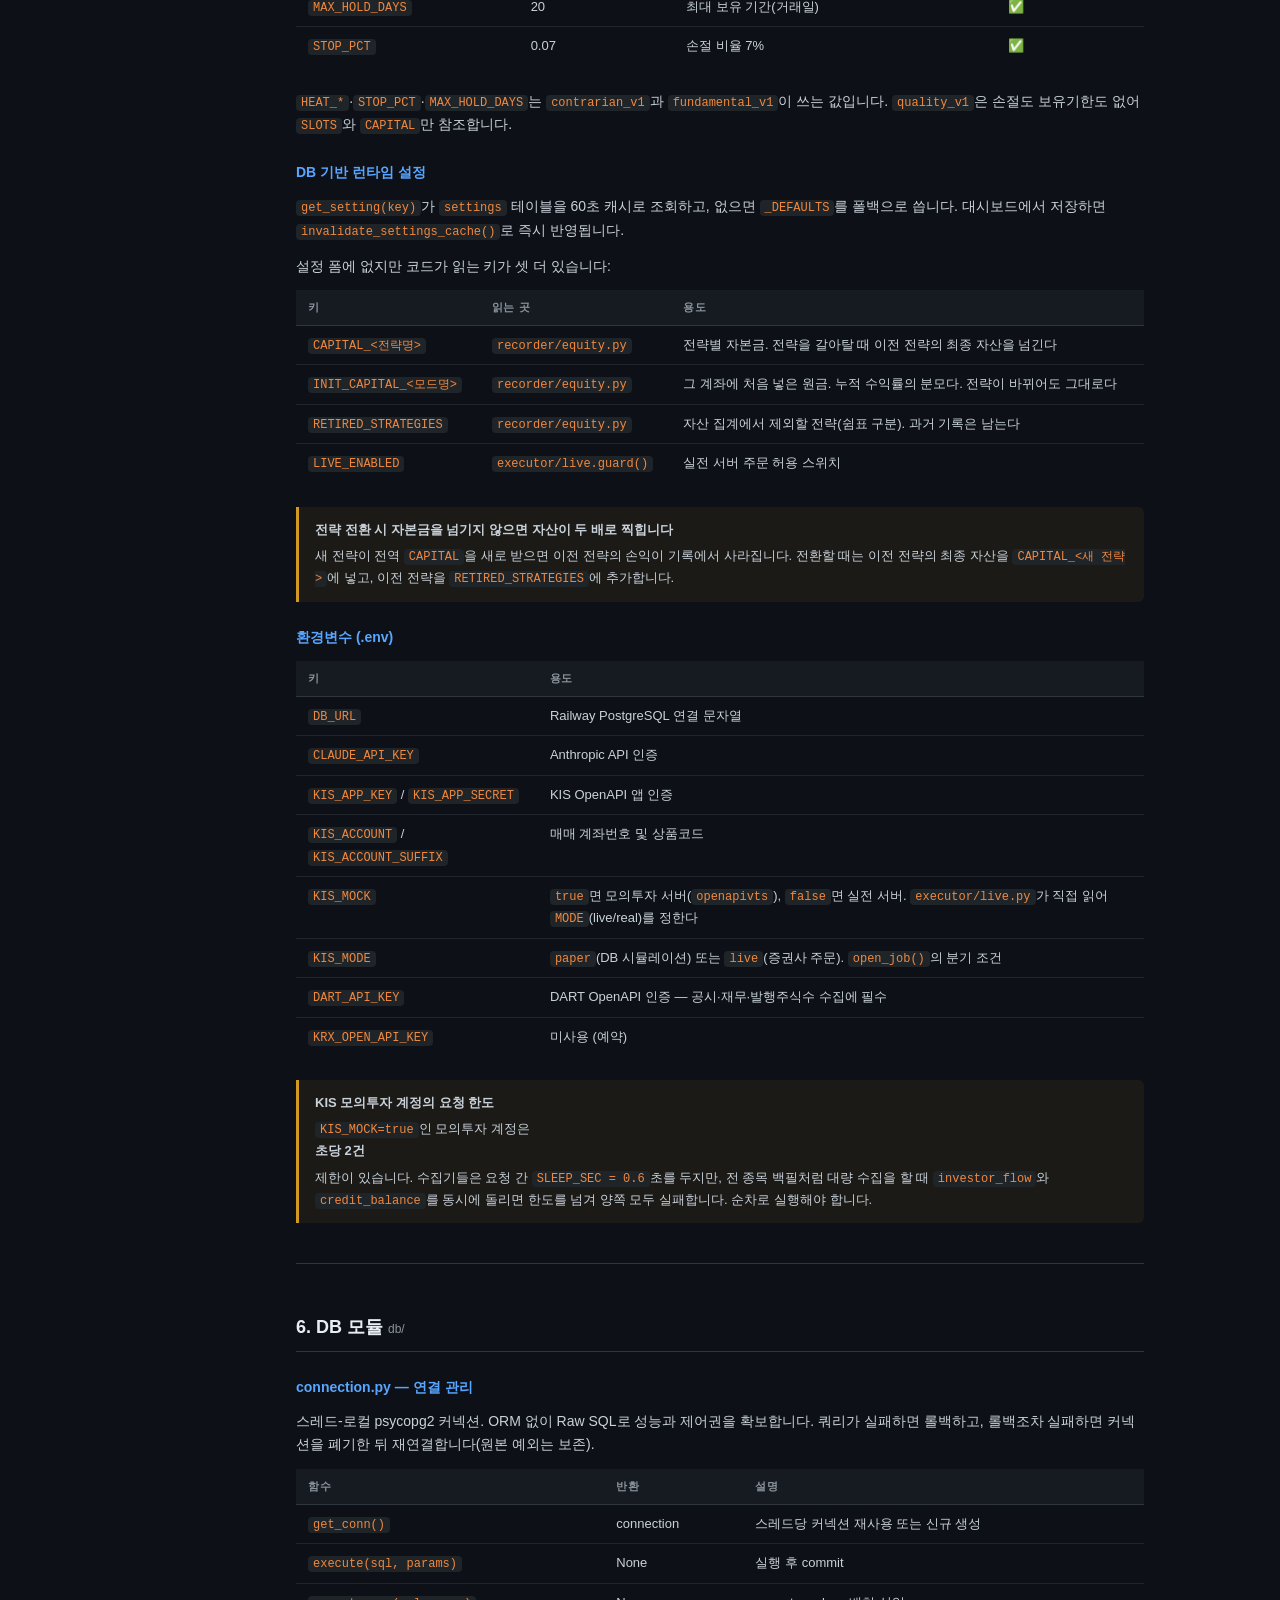
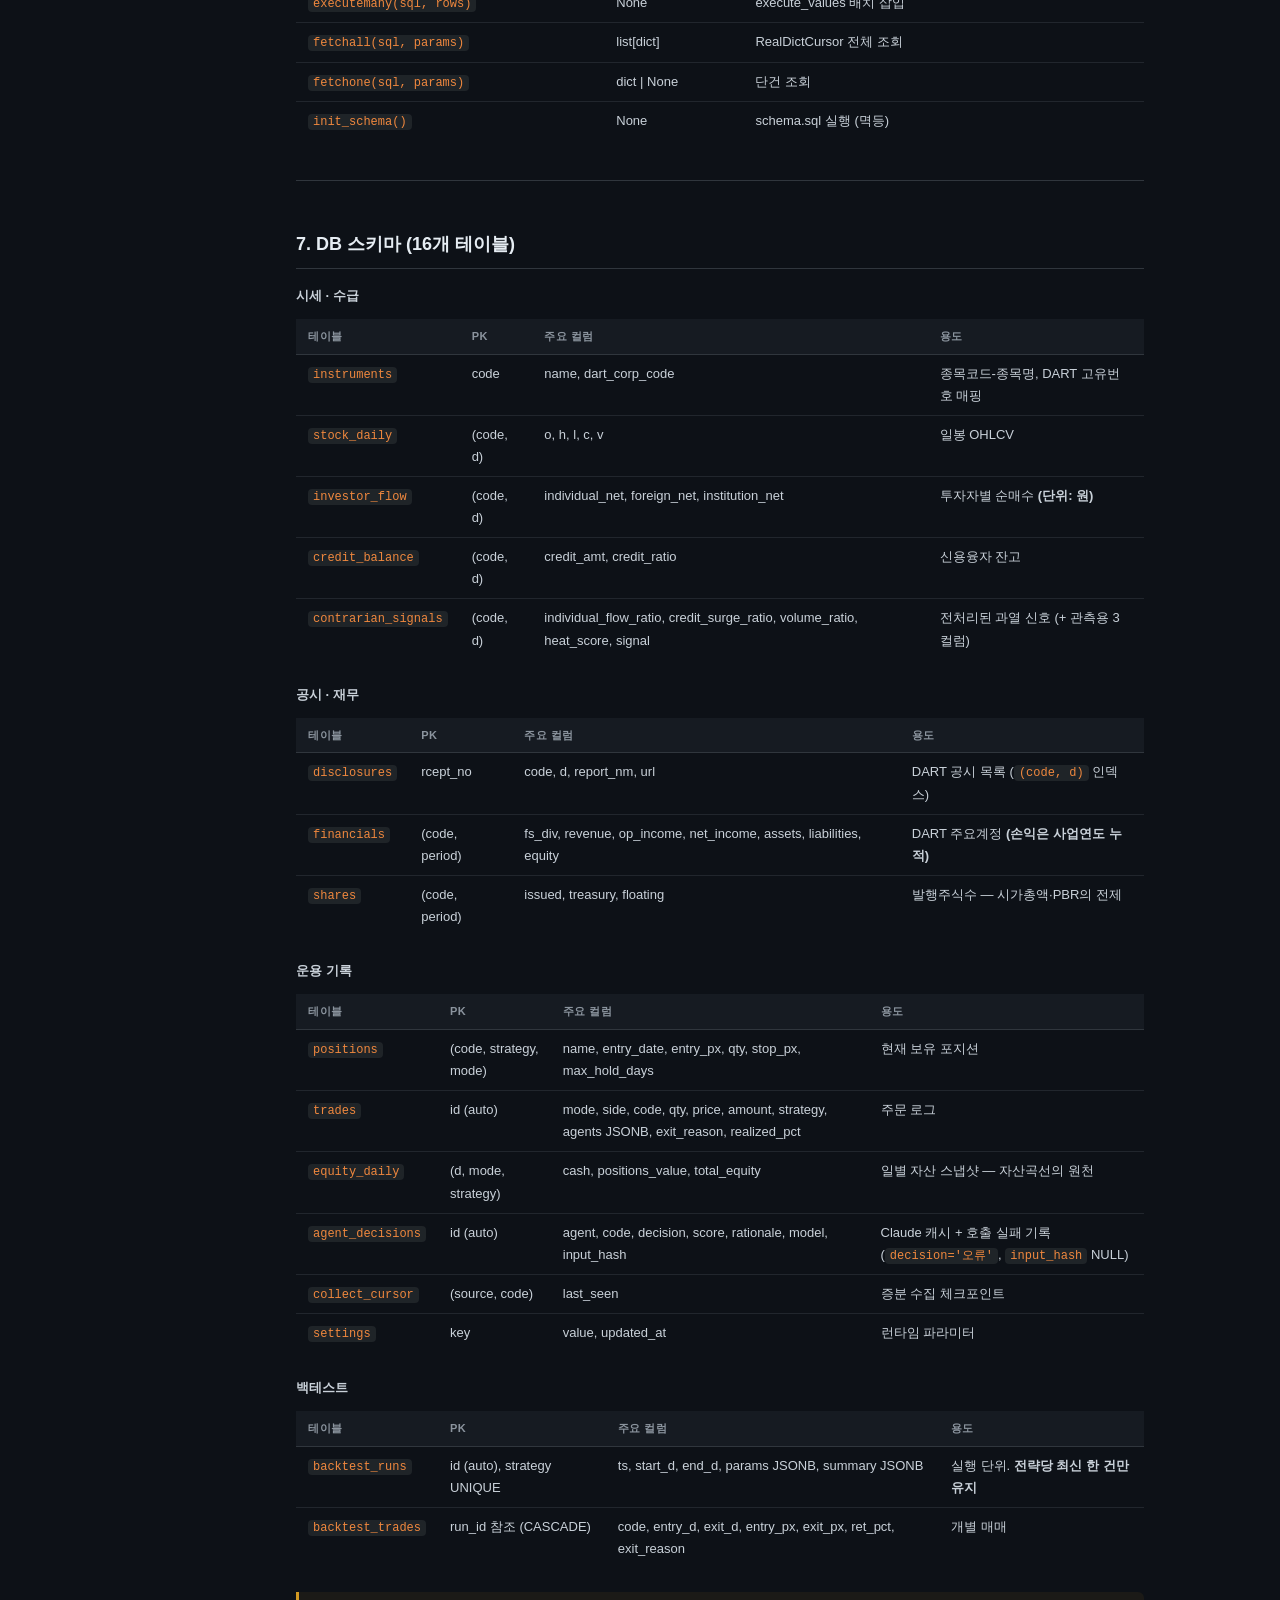
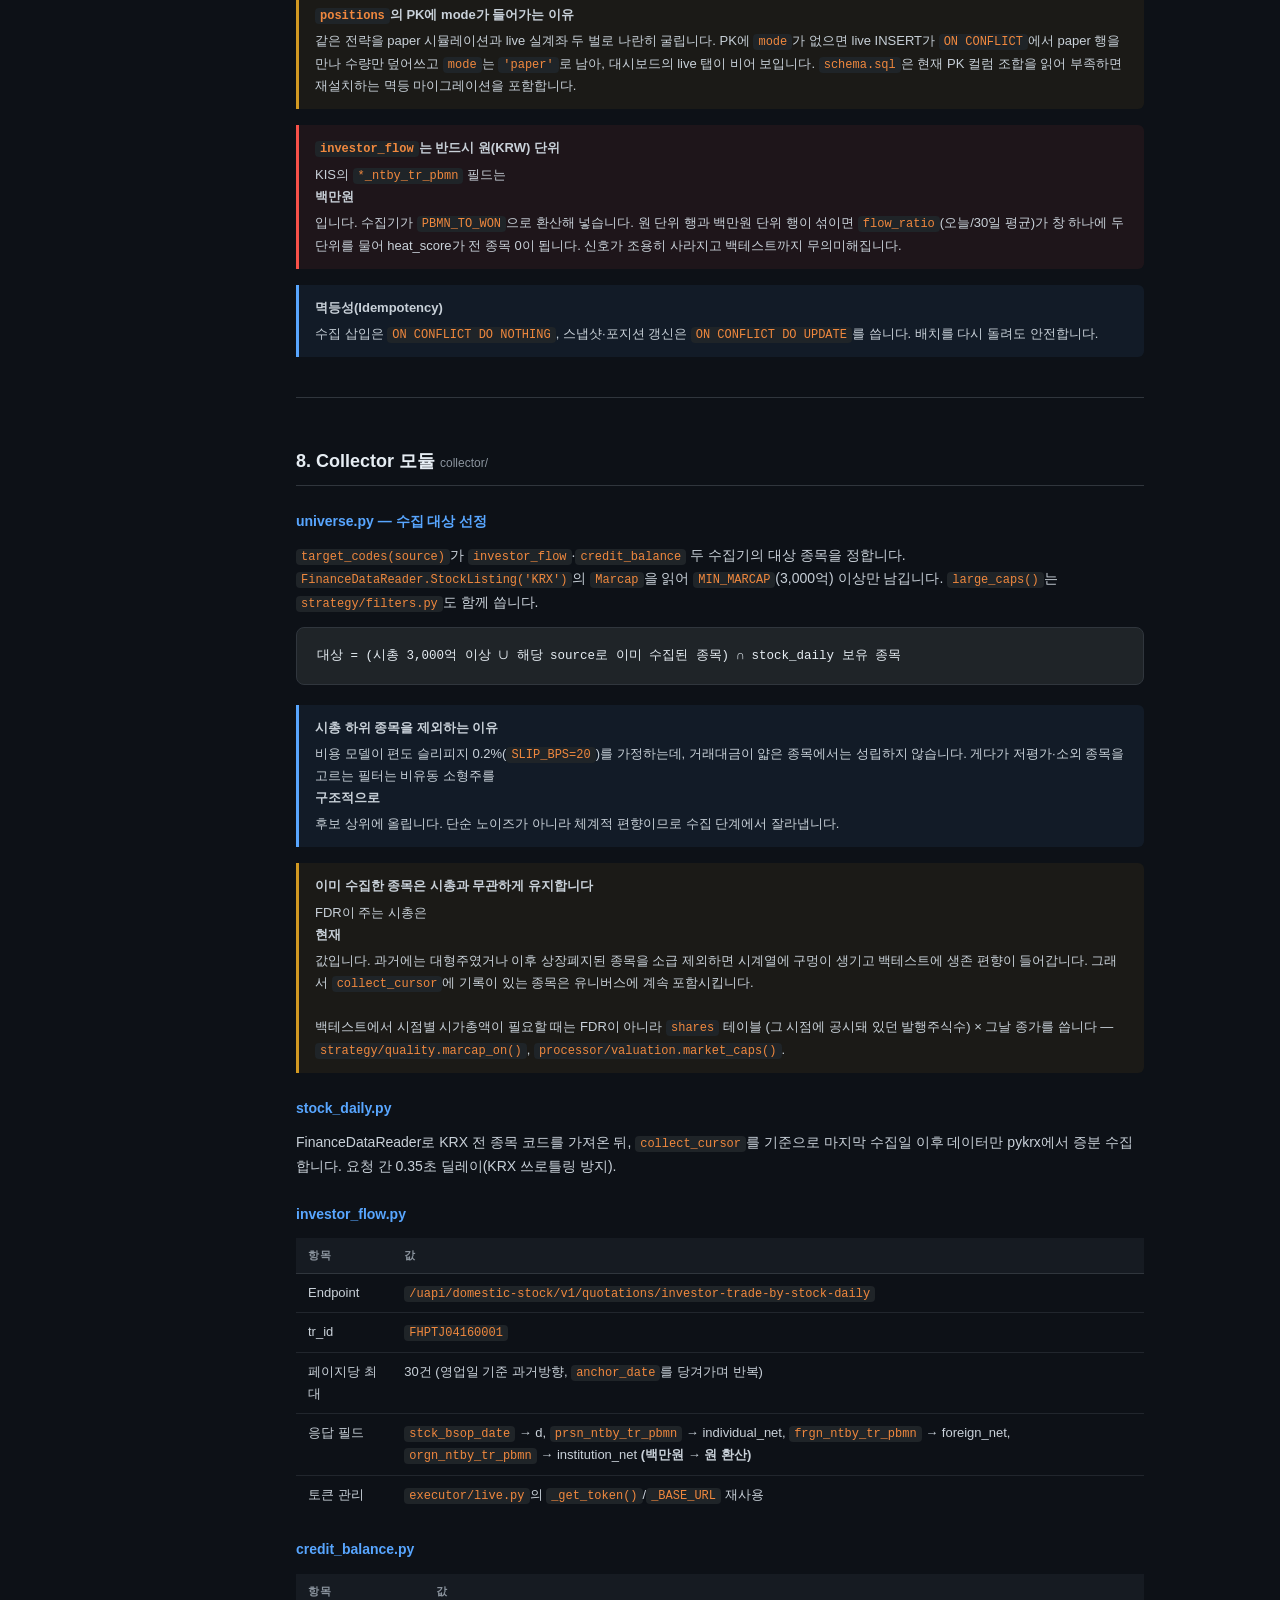
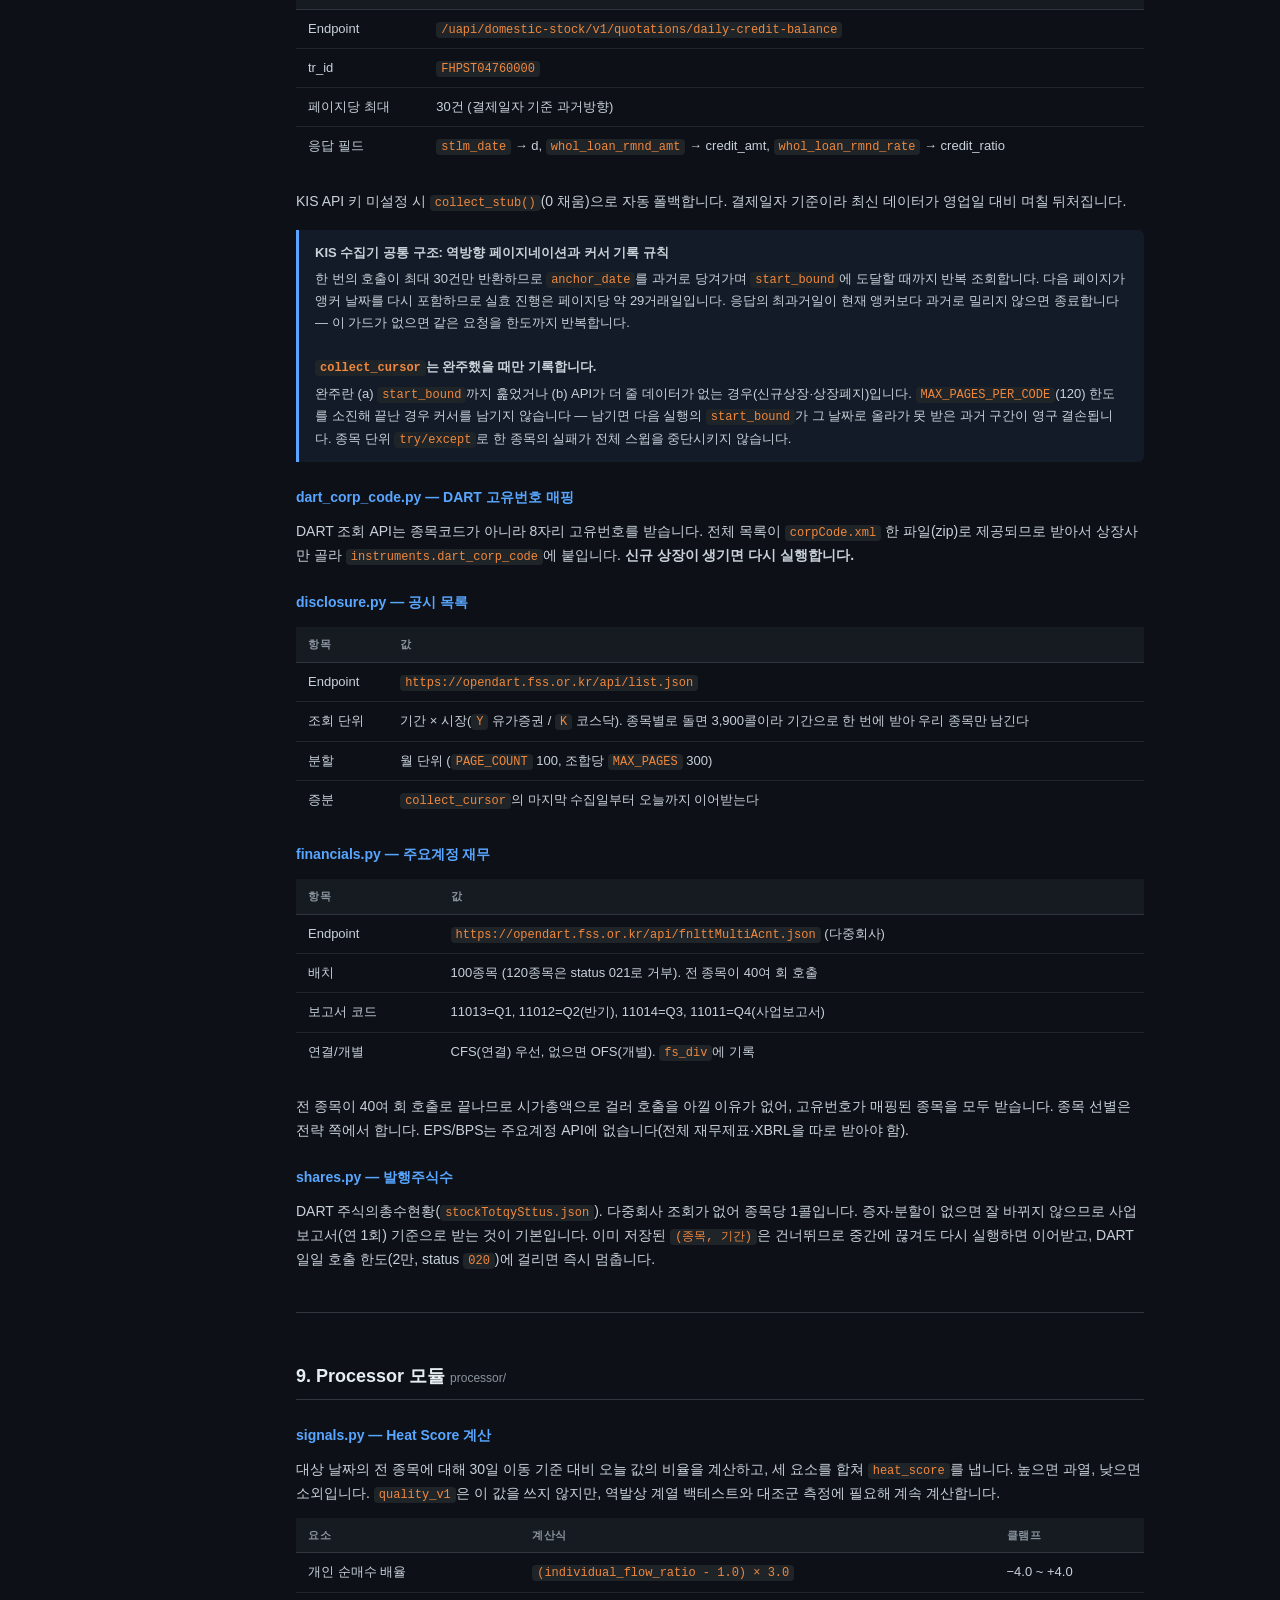
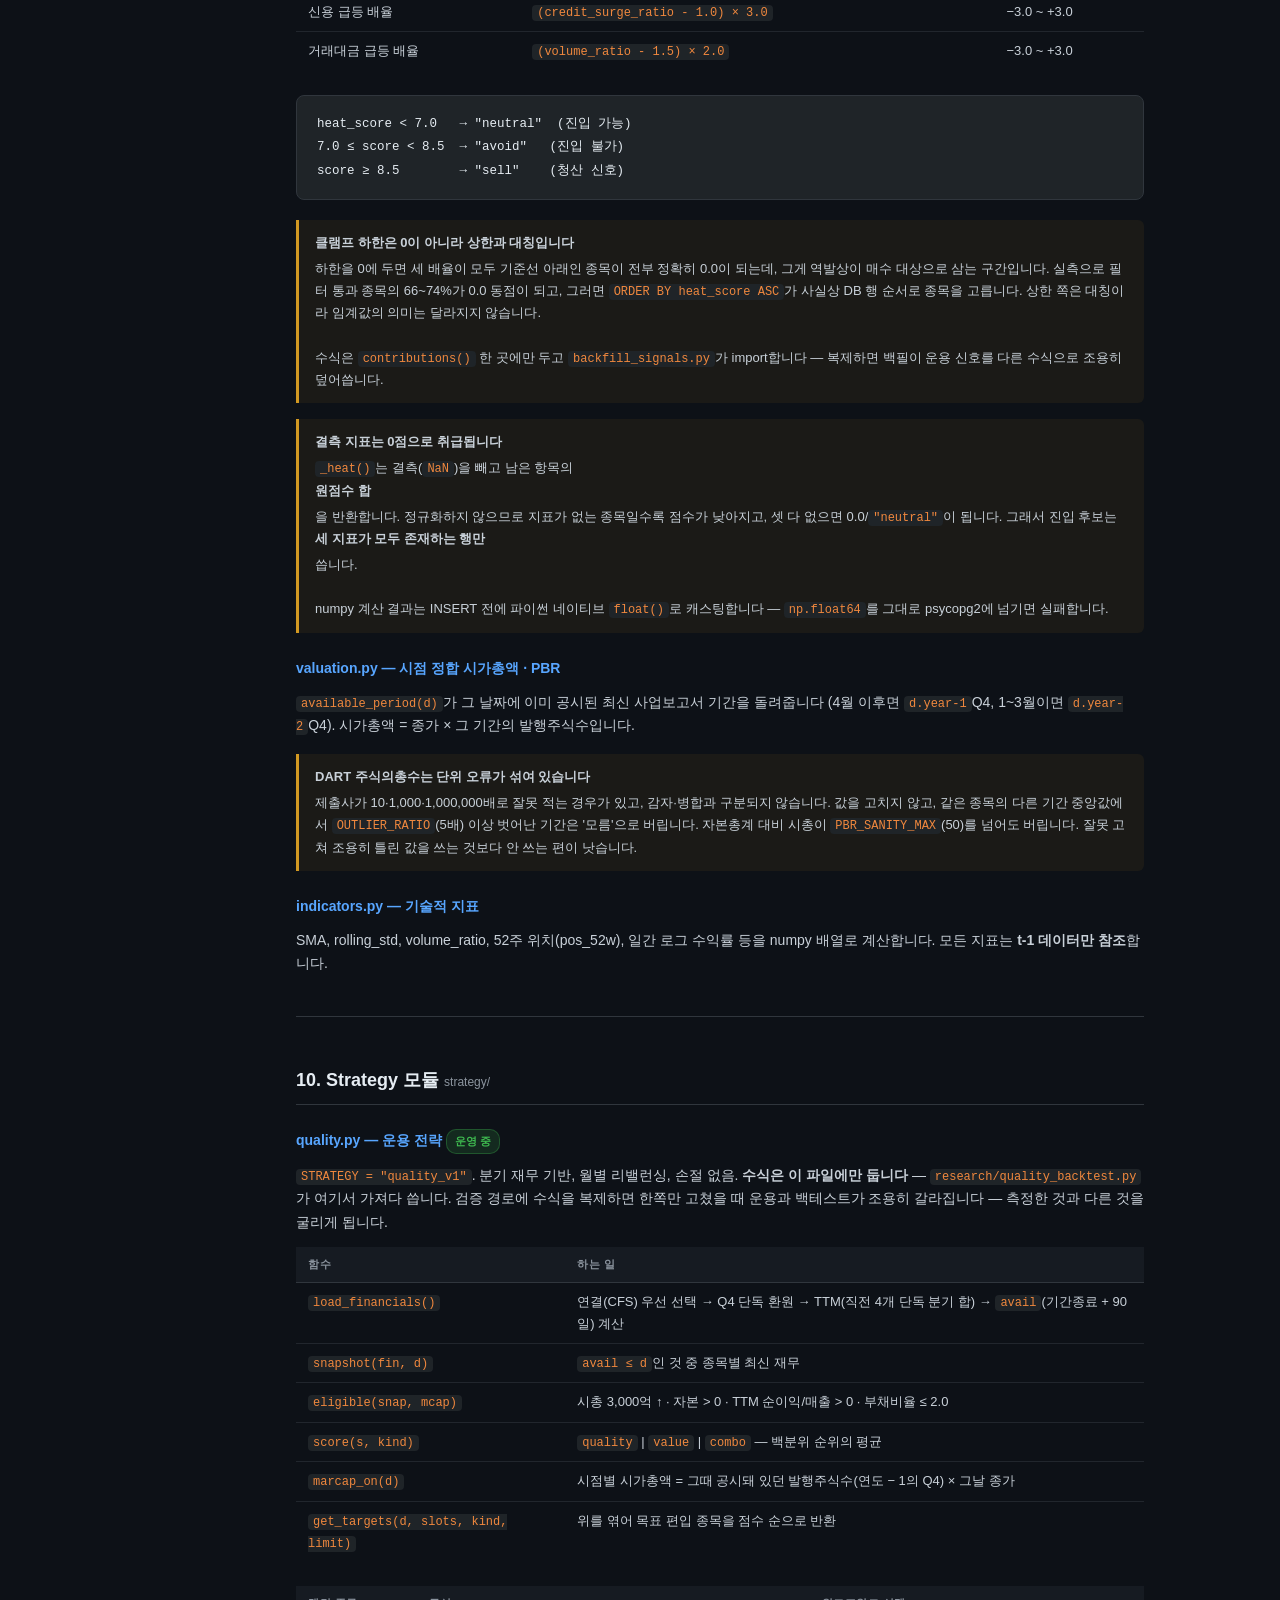
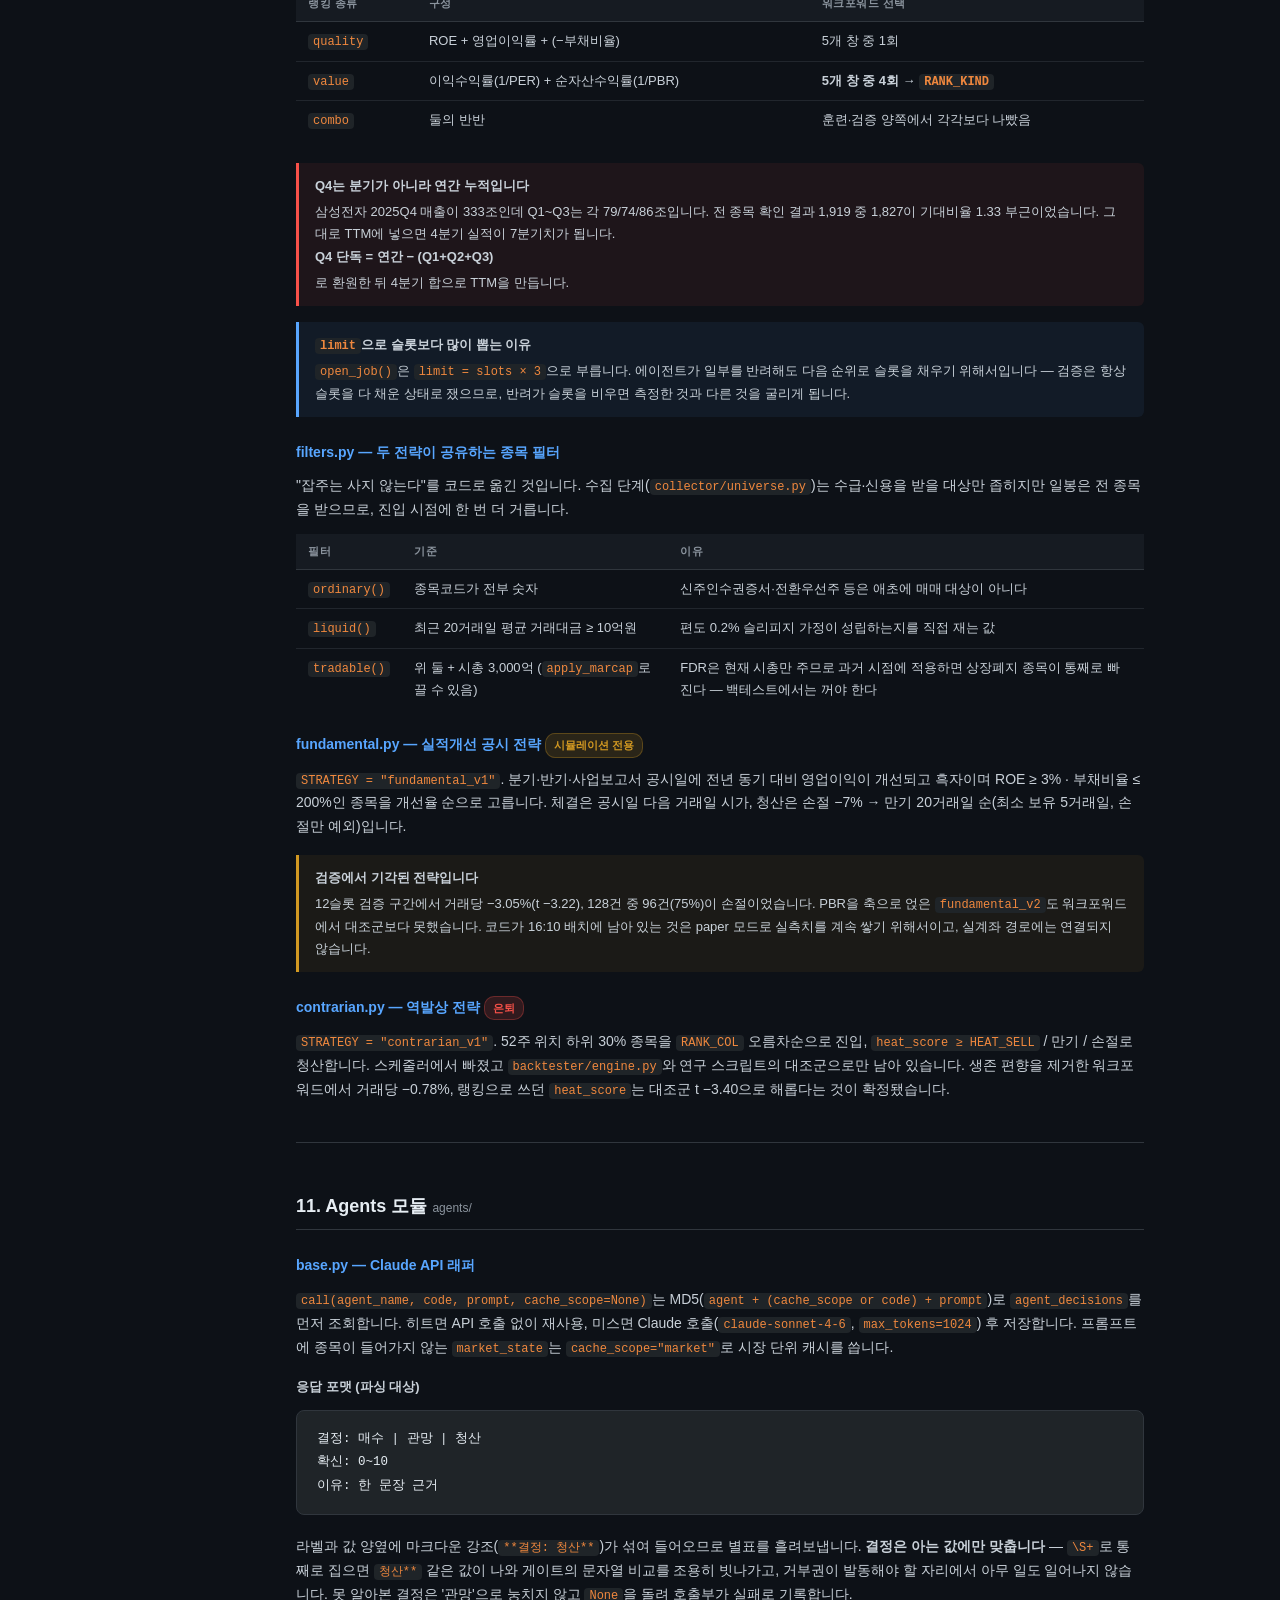
==== commit dc081a8e: "Fill the monthly rebalance on the first trading day The fill rule is "the open of the trading day af" ====
--- a/UDD.html
+++ b/UDD.html
@@ -195,9 +195,8 @@
   <section id="structure">
     <h2>2. 디렉터리 구조</h2>
     <pre><code>WarrenBuffett/
-├── config.py               # 환경변수 + config.json 로드, DB 기반 런타임 파라미터
-├── config.json             # 운용 파라미터 (비용 모델 · settings 기본값)
-├── scheduler.py            # APScheduler 엔트리 (10:00 평가 / 10:30·13:10 리밸런싱 / 15:40 정산 / 16:10 수집)
+├── config.py               # 전역 설정, DB 기반 런타임 파라미터
+├── scheduler.py            # APScheduler 엔트리 (10:00 valuation_job / 10:30·13:10 open_job / 16:10 daily_job)
 ├── setup_db.py             # DB 초기화 스크립트
 ├── requirements.txt / requirements-dev.txt / pytest.ini
 ├── runtime.txt             # Python 3.11
@@ -208,7 +207,6 @@
 │   └── schema.sql          # 16개 테이블 DDL (멱등 마이그레이션 포함)
 │
 ├── collector/
-│   ├── base.py             # Collector ABC · KisDailyCollector · dart_get()
 │   ├── universe.py         # 수집 대상 종목 선정 (시가총액 필터)
 │   ├── stock_daily.py      # pykrx OHLCV (증분)
 │   ├── investor_flow.py    # KIS 투자자별 매매동향 (증분)
@@ -271,7 +269,7 @@
 ├── run_backtest_local.py   # 로컬 백테스트 + 검증
 ├── decile_analysis.py      # 분위수 분석
 ├── migrate_from_ref.py     # 외부 참조 DB 이관 (1회성)
-└── tests/                  # pytest 31개 파일 329건 (DB·API 전부 mock)</code></pre>
+└── tests/                  # pytest 30개 파일 304건 (DB·API 전부 mock)</code></pre>
   </section>
 
   <hr class="divider" />
@@ -302,13 +300,6 @@
     </div>
 
     <h3>10:30 · 13:10 <code>open_job()</code> — 퀄리티 리밸런싱</h3>
-    <div class="callout callout-warn">
-      <strong>두 번째 회차는 잔여 처리 전용입니다</strong>
-      보유가 이미 저장된 목표와 같고 그 목표의 기준일이 오늘 기준일과 같으면 건너뜁니다.
-      목표 수량은 <code>slot_value // 현재가</code>라 시세만 흔들려도 달라지므로, 이 판정이
-      없으면 13:10이 가격 변동만큼 다시 맞추며 회전율을 올립니다. 회전율을 낮추는 것이
-      이 전략의 전제입니다.
-    </div>
     <div class="flow">
       <div class="flow-step">
         <div class="num">1</div>
@@ -356,17 +347,17 @@
     <div class="flow">
       <div class="flow-step">
         <div class="num">1</div>
-        <div class="body"><strong>StockDailyCollector().run()</strong> — pykrx → <code>stock_daily</code> 증분 upsert</div>
+        <div class="body"><strong>collect_daily()</strong> — pykrx → <code>stock_daily</code> 증분 upsert</div>
       </div>
       <div class="flow-connector"></div>
       <div class="flow-step">
         <div class="num">2</div>
-        <div class="body"><strong>InvestorFlowCollector() / CreditBalanceCollector()</strong> — KIS 투자자별 수급 · 신용잔고</div>
+        <div class="body"><strong>collect_flow() / collect_kis()</strong> — KIS 투자자별 수급 · 신용잔고</div>
       </div>
       <div class="flow-connector"></div>
       <div class="flow-step">
         <div class="num">3</div>
-        <div class="body"><strong>DisclosureCollector() / FinancialsCollector()</strong> — DART 공시 목록(마지막
+        <div class="body"><strong>collect_disclosure() / collect_financials()</strong> — DART 공시 목록(마지막
         수집일부터 이어받음)과 주요계정 재무(전 종목 40여 회 호출이라 매일 확인)</div>
       </div>
       <div class="flow-connector"></div>
@@ -463,20 +454,11 @@
 
   <!-- ───── CONFIG ───── -->
   <section id="config">
-    <h2>5. Config 모듈 <small style="font-size:12px;font-weight:400;color:var(--muted)">config.py · config.json</small></h2>
-
-    <h3>운용 파라미터 (config.json)</h3>
-    <p>코드에는 값이 없습니다. <code>config.py</code>가 임포트 시점에 <code>config.json</code>을 한 번
-    읽어 모듈 속성으로 노출하므로, 워커가 뜨는 시점에 로드됩니다. 값을 바꾸려면 JSON을 고치고
-    스케줄러를 재시작합니다. <code>costs</code>는 백테스트와 실행이 같은 값을 봐야 해서 런타임
-    변경 대상이 아니고, <code>defaults</code> 6개는 <code>settings</code> 테이블로 덮어쓸 수 있습니다.</p>
-    <div class="callout callout-warn">
-      <strong>파일이 없거나 깨지면 그대로 죽입니다</strong>
-      슬리피지나 자본금을 코드 기본값으로 조용히 대신하면 그 값으로 주문이 나가고 백테스트가
-      돌아갑니다. "설정을 못 읽은 것"과 "설정이 그 값인 것"은 구별돼야 합니다.
-    </div>
-    <table>
-      <tr><th>키</th><th>값</th><th>설명</th><th>런타임 변경</th></tr>
+    <h2>5. Config 모듈 <small style="font-size:12px;font-weight:400;color:var(--muted)">config.py</small></h2>
+
+    <h3>하드코딩 상수 / 기본값</h3>
+    <table>
+      <tr><th>상수</th><th>값</th><th>설명</th><th>런타임 변경</th></tr>
       <tr><td><code>SLIP_BPS</code></td><td>20</td><td>슬리피지 0.20% (편도)</td><td>—</td></tr>
       <tr><td><code>FEE_BPS</code></td><td>1.5</td><td>수수료 0.015%</td><td>—</td></tr>
       <tr><td><code>TAX_BPS</code></td><td>20</td><td>증권거래세 0.20% (매도 시)</td><td>—</td></tr>
@@ -623,25 +605,6 @@
   <!-- ───── COLLECTOR ───── -->
   <section id="collector">
     <h2>8. Collector 모듈 <small style="font-size:12px;font-weight:400;color:var(--muted)">collector/</small></h2>
-
-    <h3>base.py — 공통 뼈대</h3>
-    <p>수집기는 전부 <code>Collector</code>(ABC)를 구현한 클래스입니다. 공통 계약은 <code>run()</code>
-    하나이고, 수집 범위는 생성자 인자로 받습니다. 스케줄러의 <code>daily_job()</code>이 유일한
-    호출자입니다 — 모듈마다 있던 <code>__main__</code> 진입점은 없습니다.</p>
-    <table>
-      <tr><th>구성</th><th>쓰는 곳</th><th>담는 것</th></tr>
-      <tr><td><code>Collector</code></td><td>7개 수집기 전부</td><td><code>SOURCE</code>(커서 키) + 추상 <code>run()</code></td></tr>
-      <tr><td><code>KisDailyCollector</code></td><td>investor_flow, credit_balance</td><td>페이지네이션·증분 판정·커서 기록·5xx 재시도</td></tr>
-      <tr><td><code>dart_get()</code></td><td>disclosure, financials, shares</td><td>재시도 + status 판정(000/013/020)</td></tr>
-    </table>
-
-    <div class="callout callout-info">
-      <strong>KIS 두 수집기만 흐름을 공유하는 이유</strong>
-      <code>investor_flow</code>와 <code>credit_balance</code>는 API와 컬럼만 다르고 앵커를 과거로
-      당겨가는 루프가 같습니다. 하위 클래스는 요청 파라미터(<code>params()</code>)와 행
-      변환(<code>values()</code>)만 채웁니다. DART 세 개는 조회 단위가 서로 달라(기간 / 100종목 배치 /
-      종목 1건) 루프를 공유하지 않고, 재시도와 status 판정만 <code>dart_get()</code>으로 함께 씁니다.
-    </div>
 
     <h3>universe.py — 수집 대상 선정</h3>
     <p><code>target_codes(source)</code>가 <code>investor_flow</code>·<code>credit_balance</code> 두 수집기의
@@ -1250,7 +1213,7 @@
 
     <p>DB(<code>db.connection</code>) · Claude API · KIS API · DART API를 전부 mock으로 격리한 순수
     단위 테스트입니다. 실제 네트워크·DB 연결 없이 수 초 내 완료되므로 백필이나 스케줄러가 도는
-    중에도 안전하게 실행할 수 있습니다. <strong>31개 파일 329건.</strong></p>
+    중에도 안전하게 실행할 수 있습니다. <strong>30개 파일 304건.</strong></p>
 
     <pre><code>pip install -r requirements-dev.txt
 pytest tests/ -v</code></pre>
@@ -1374,7 +1337,7 @@
 web:    uvicorn dashboard.app:app --host 0.0.0.0 --port $PORT
 worker: python scheduler.py</code></pre>
     <p><code>web</code>(FastAPI)과 <code>worker</code>(APScheduler)가 분리된 dyno에서 독립 실행됩니다.
-    스케줄러는 <code>Asia/Seoul</code> 타임존으로 평일 10:00 / 10:30·13:10 / 15:40 / 16:10 다섯 작업을 등록합니다.</p>
+    스케줄러는 <code>Asia/Seoul</code> 타임존으로 평일 10:00 / 10:30·13:10 / 16:10 네 작업을 등록합니다.</p>
 
     <h3>로컬 개발</h3>
     <pre><code>pip install -r requirements.txt
@@ -1445,7 +1408,7 @@
     <h3>모듈별 현황 요약</h3>
     <table>
       <tr><th>컴포넌트</th><th>파일</th><th>상태</th></tr>
-      <tr><td>시세·수급 수집</td><td>collector/base.py, stock_daily.py, investor_flow.py, credit_balance.py</td><td><span class="status-prod">운영 중</span></td></tr>
+      <tr><td>시세·수급 수집</td><td>collector/stock_daily.py, investor_flow.py, credit_balance.py</td><td><span class="status-prod">운영 중</span></td></tr>
       <tr><td>공시·재무 수집</td><td>collector/disclosure.py, financials.py, shares.py, dart_corp_code.py</td><td><span class="status-prod">운영 중</span></td></tr>
       <tr><td>신호 계산</td><td>processor/signals.py, valuation.py</td><td><span class="status-prod">운영 중</span></td></tr>
       <tr><td>운용 전략</td><td>strategy/quality.py, filters.py</td><td><span class="status-prod">운영 중</span></td></tr>
@@ -1458,7 +1421,7 @@
       <tr><td>백테스터 · 결과 저장</td><td>backtester/*.py</td><td><span class="status-prod">운영 중</span></td></tr>
       <tr><td>연구 스크립트</td><td>research/*.py</td><td><span class="status-prod">운영 중</span></td></tr>
       <tr><td>웹 대시보드</td><td>dashboard/app.py</td><td><span class="status-prod">운영 중</span></td></tr>
-      <tr><td>단위 테스트</td><td>tests/ (329건)</td><td><span class="status-prod">운영 중</span></td></tr>
+      <tr><td>단위 테스트</td><td>tests/ (304건)</td><td><span class="status-prod">운영 중</span></td></tr>
     </table>
   </section>
 
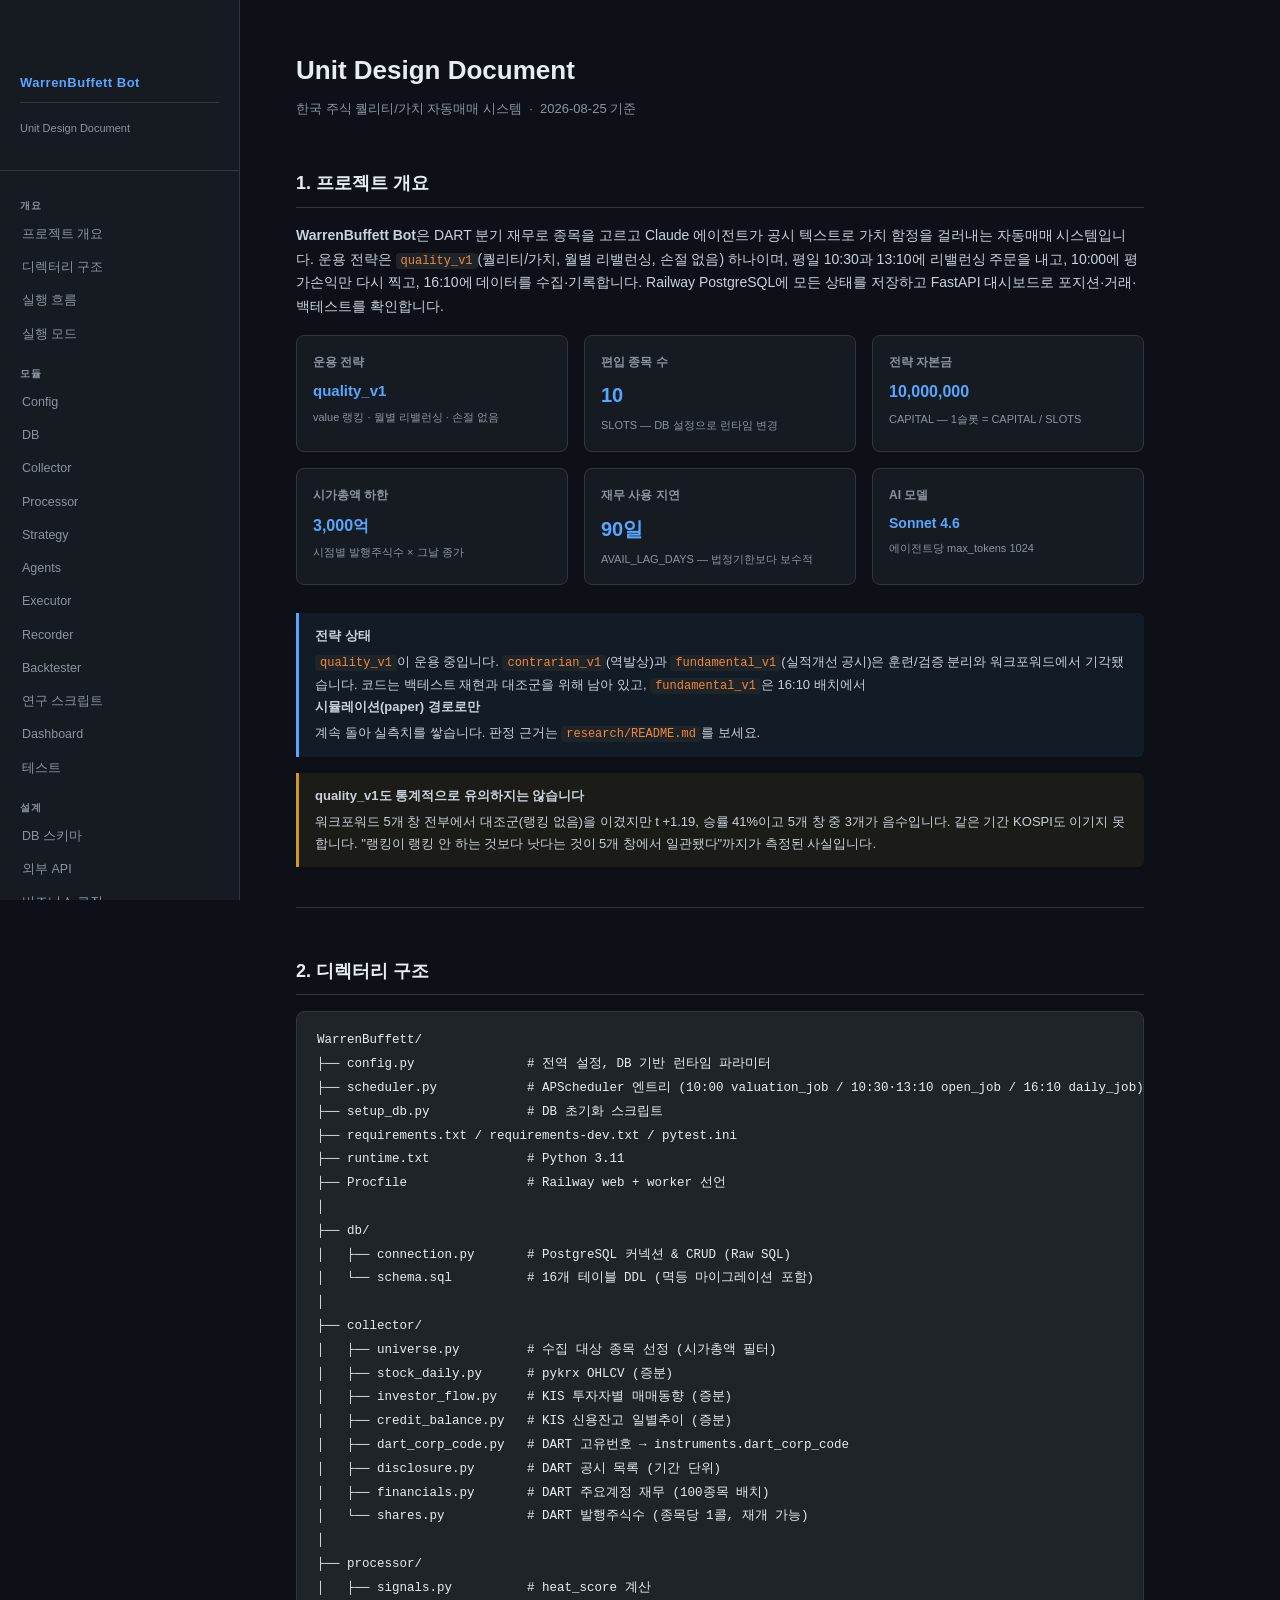
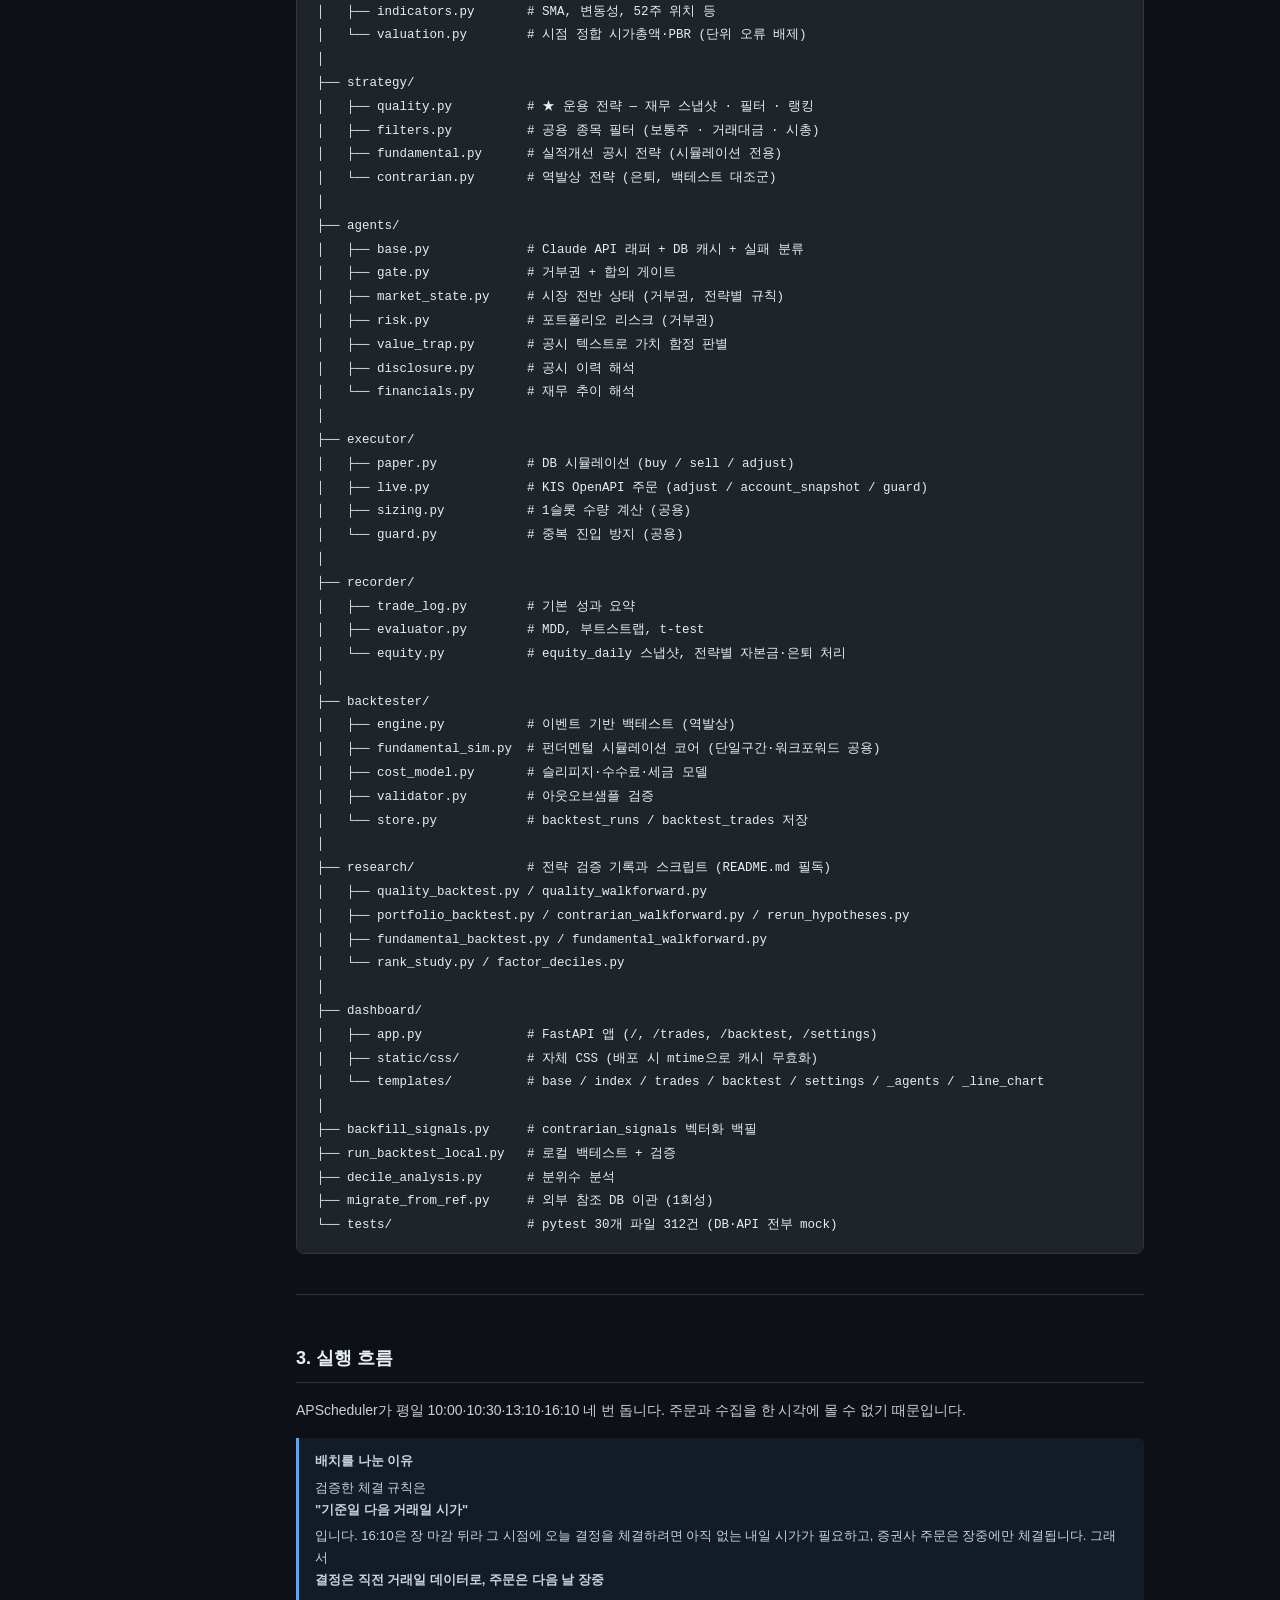
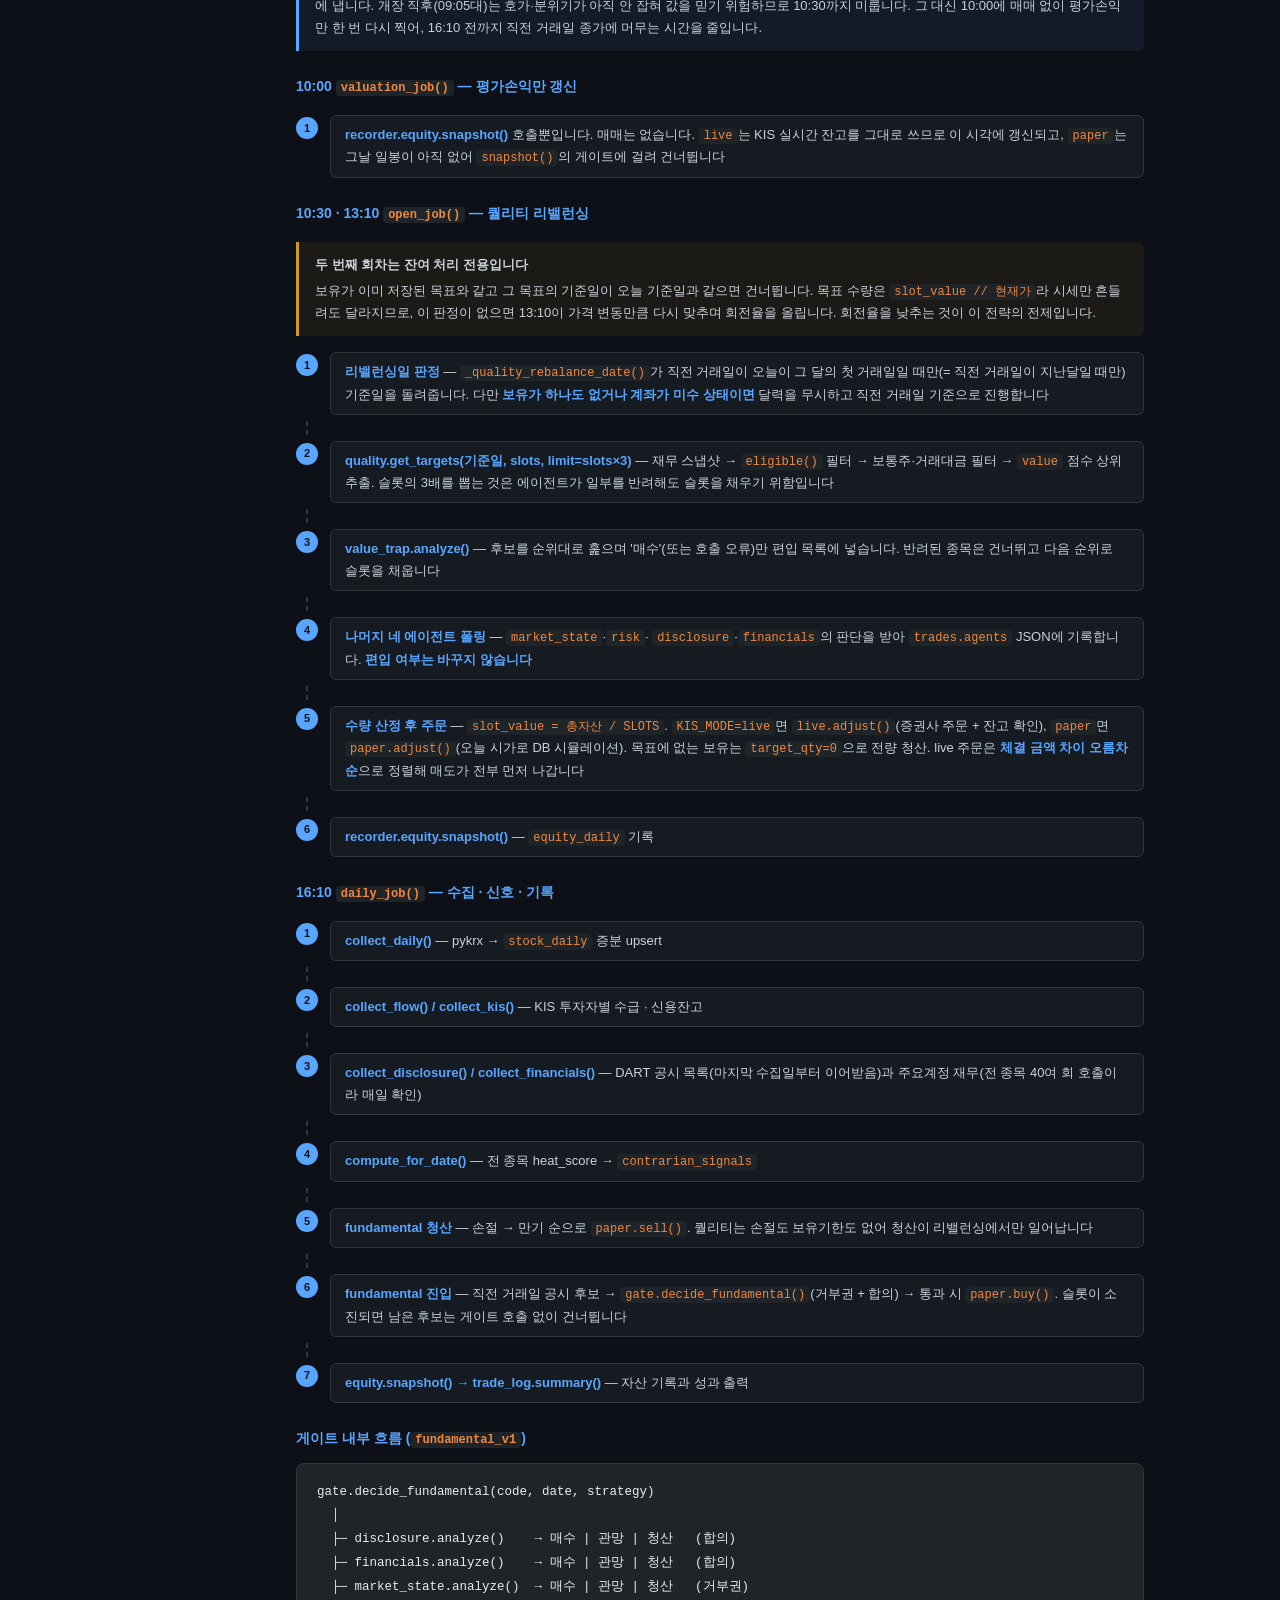
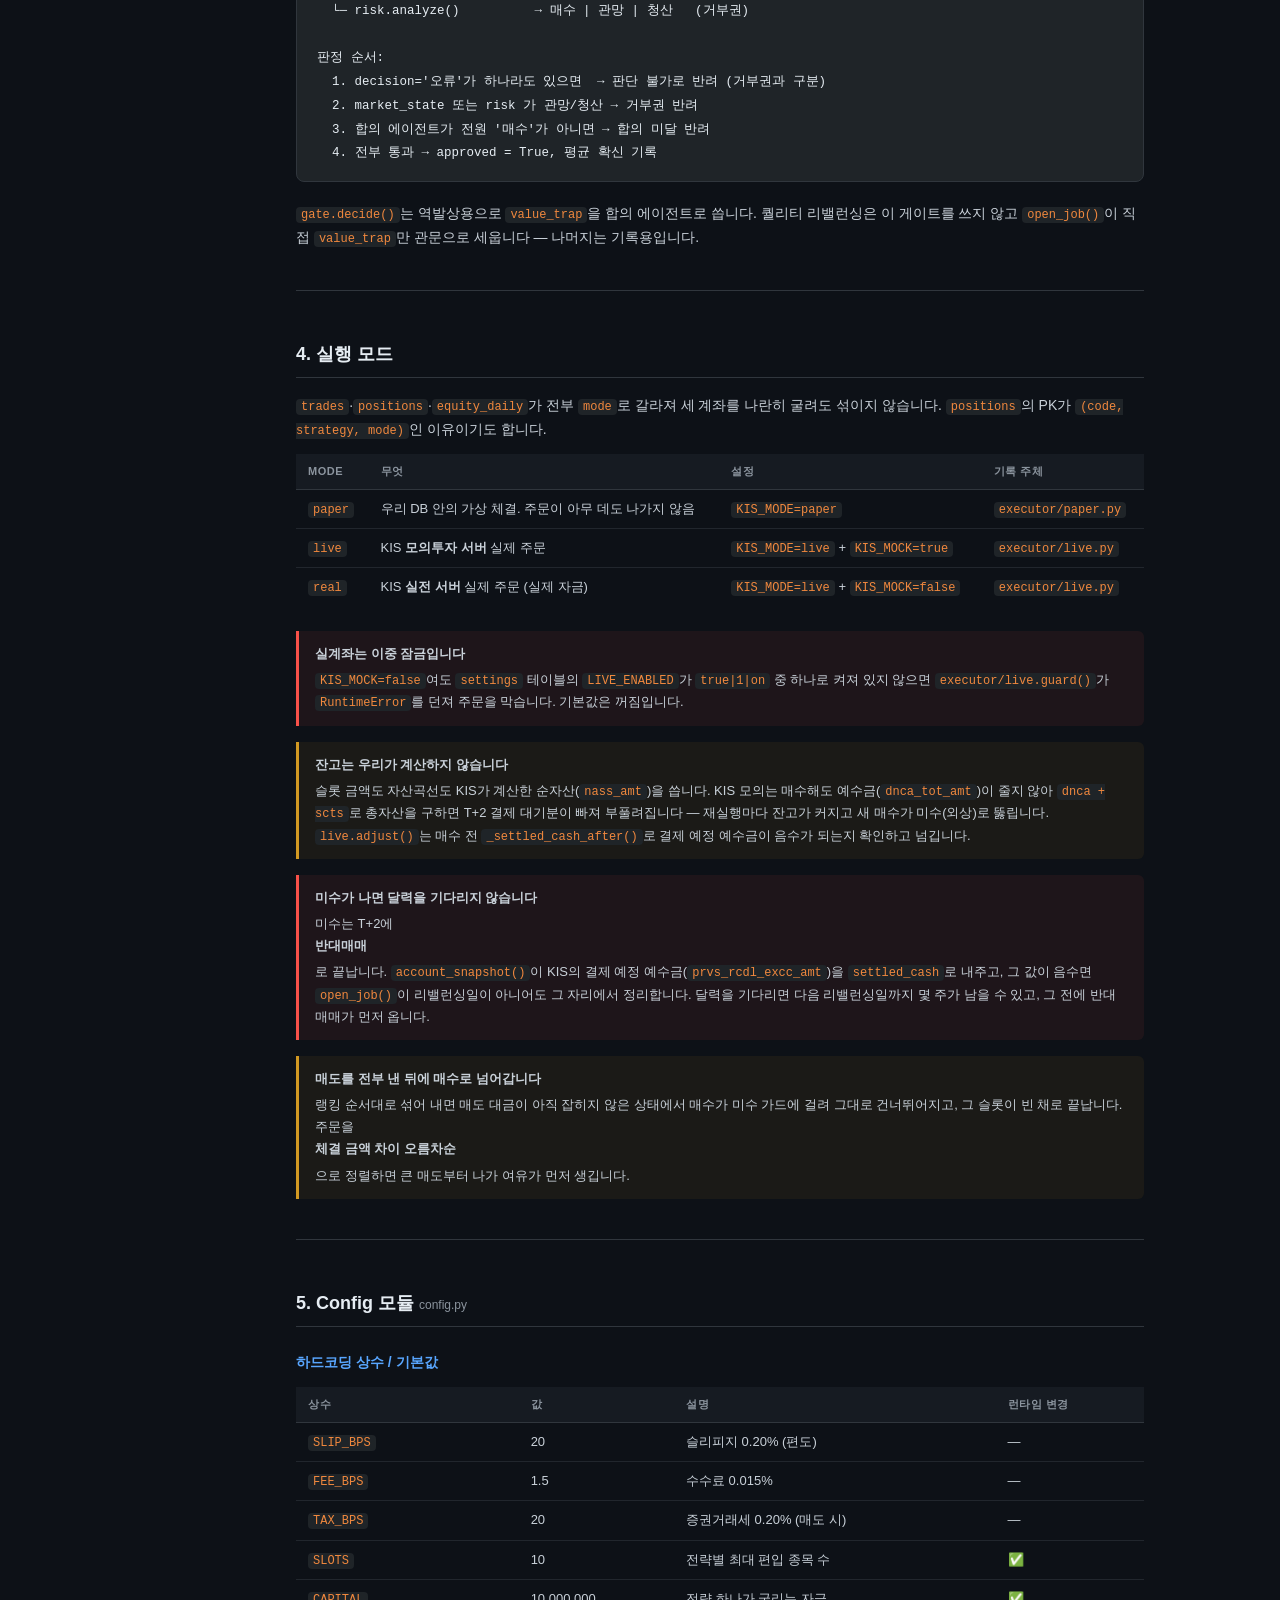
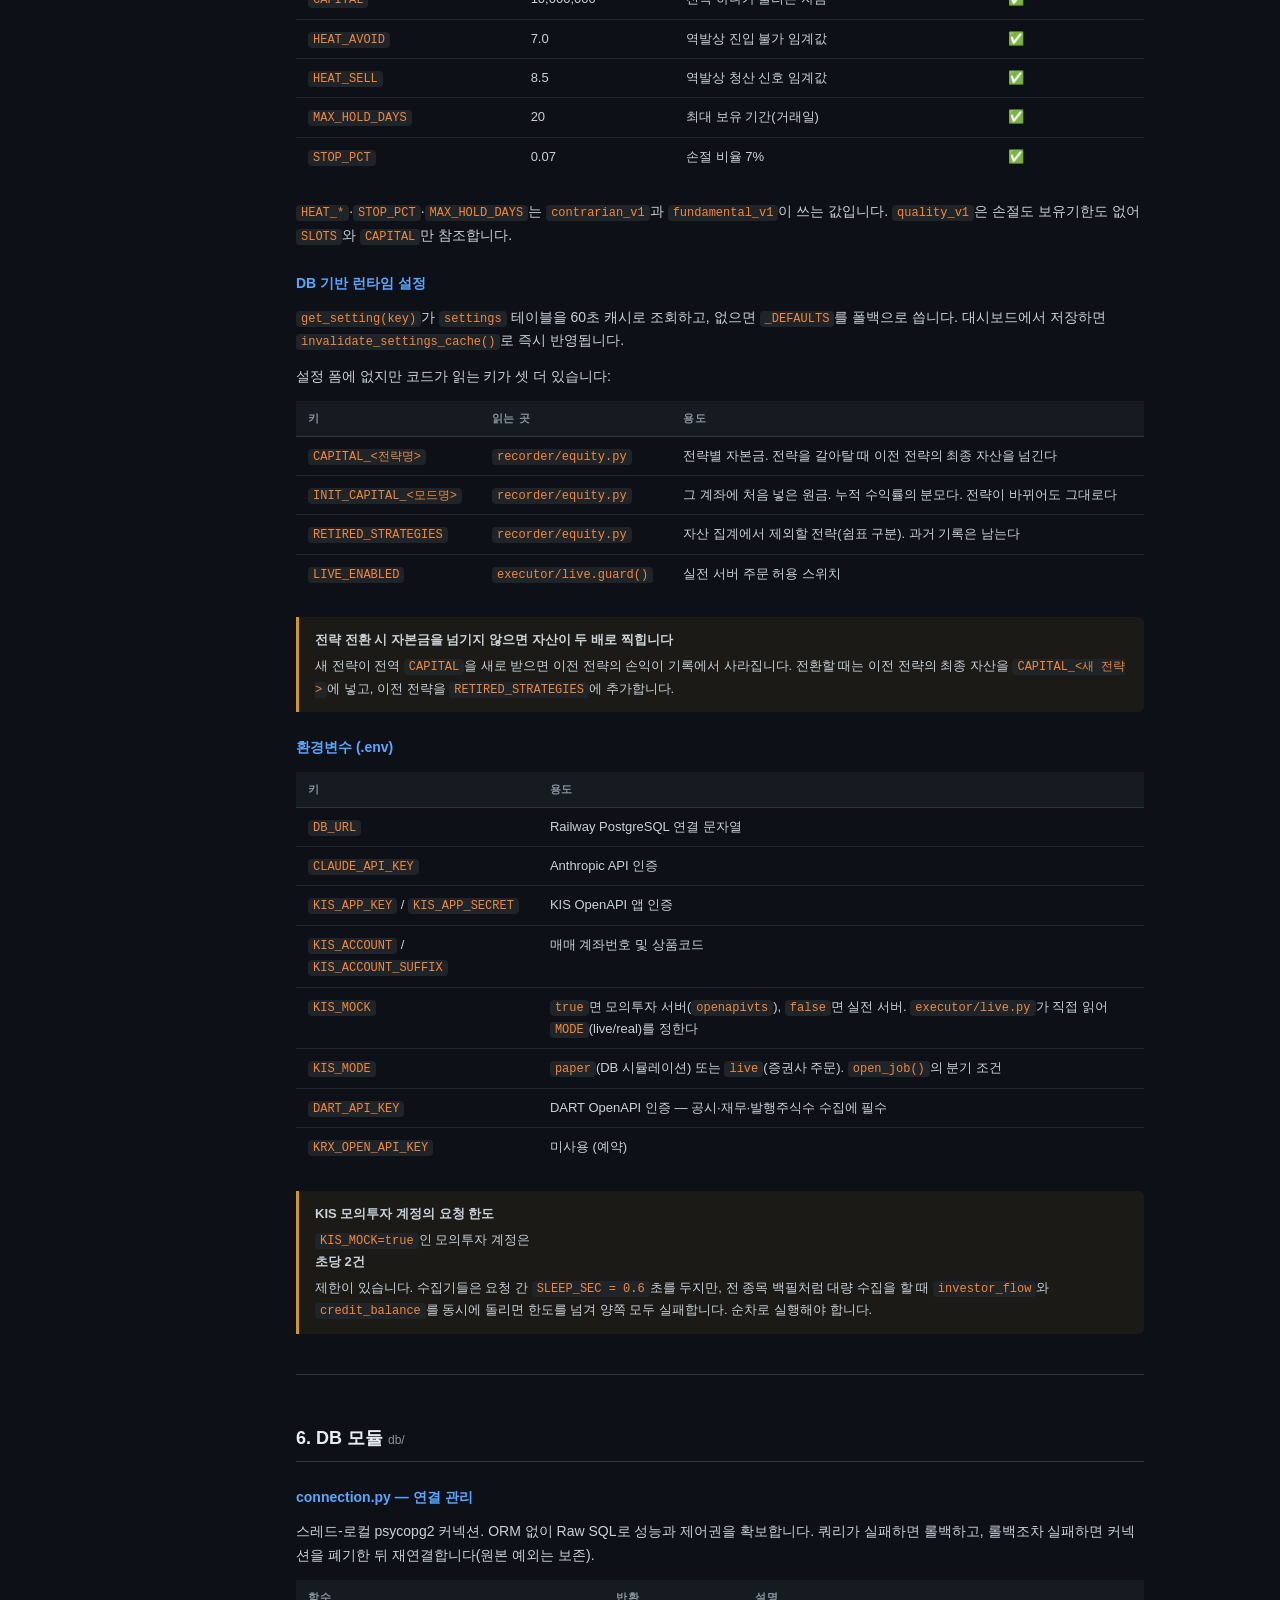
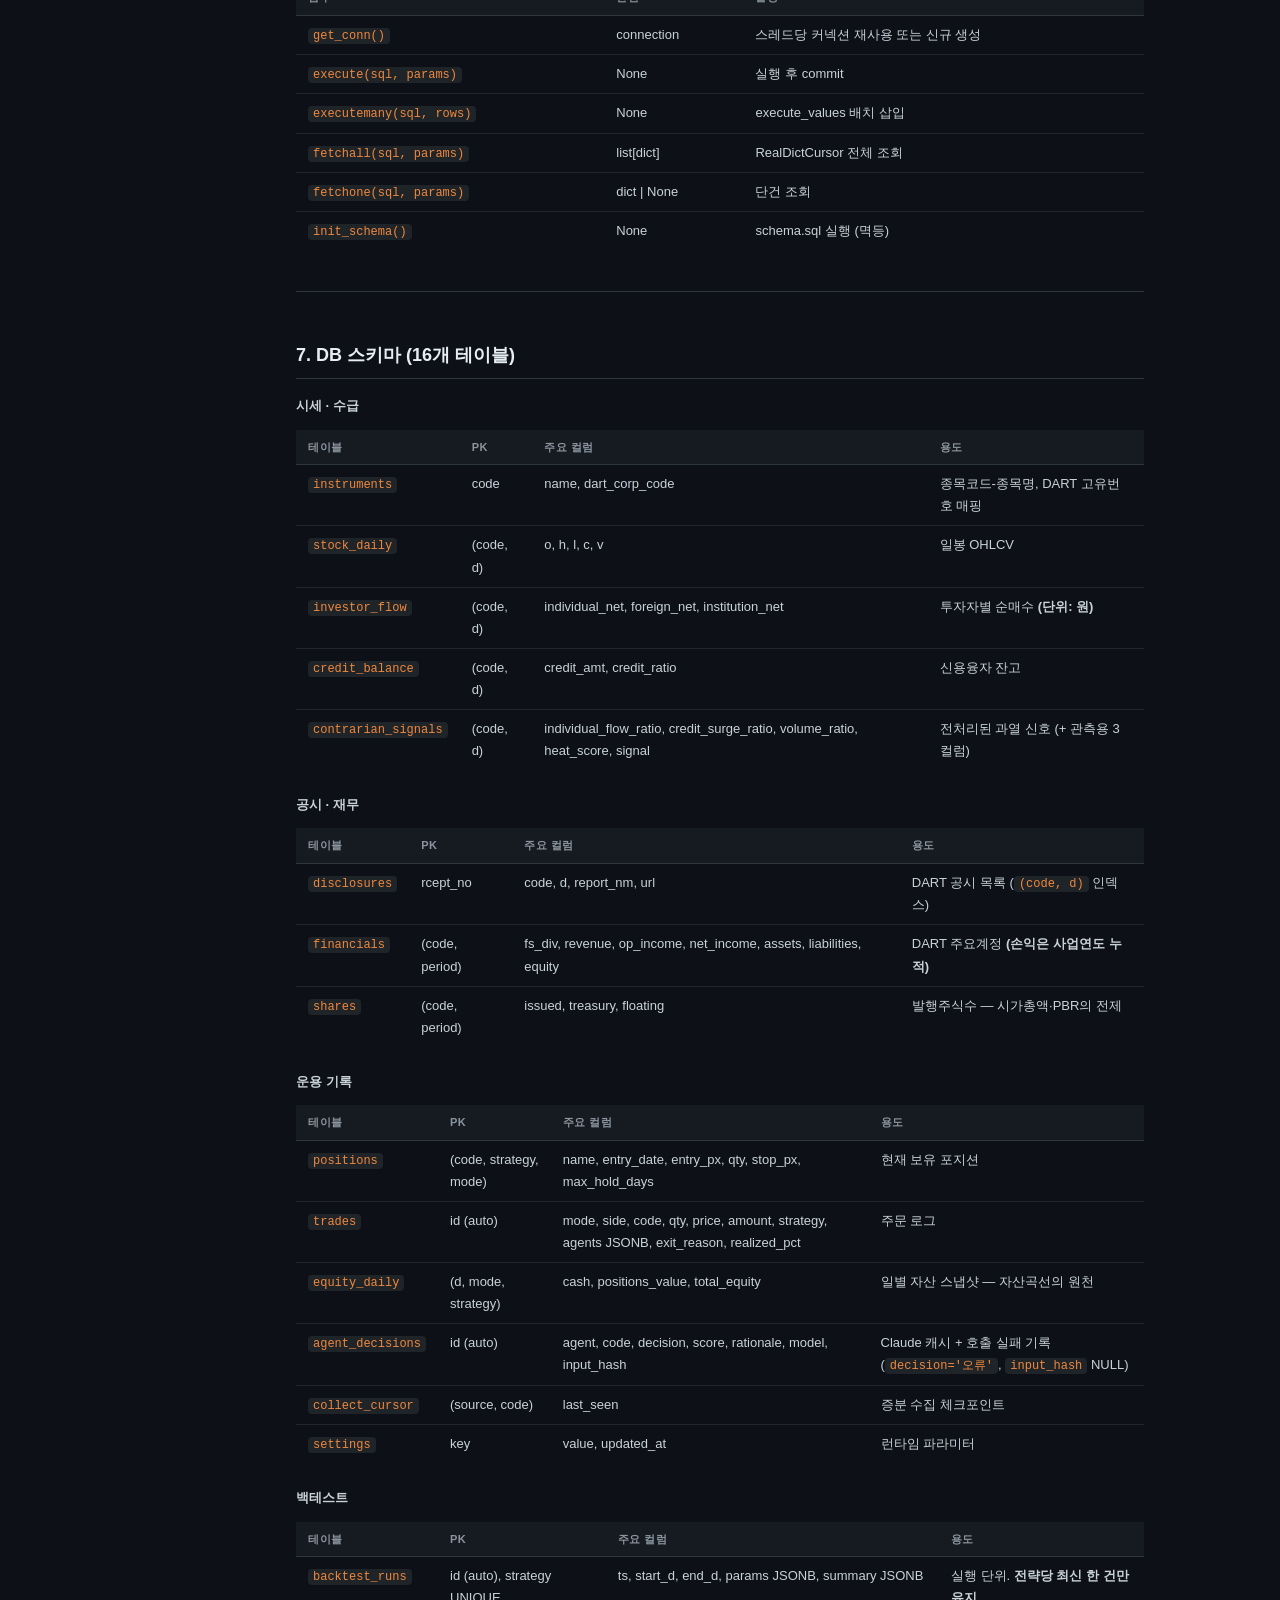
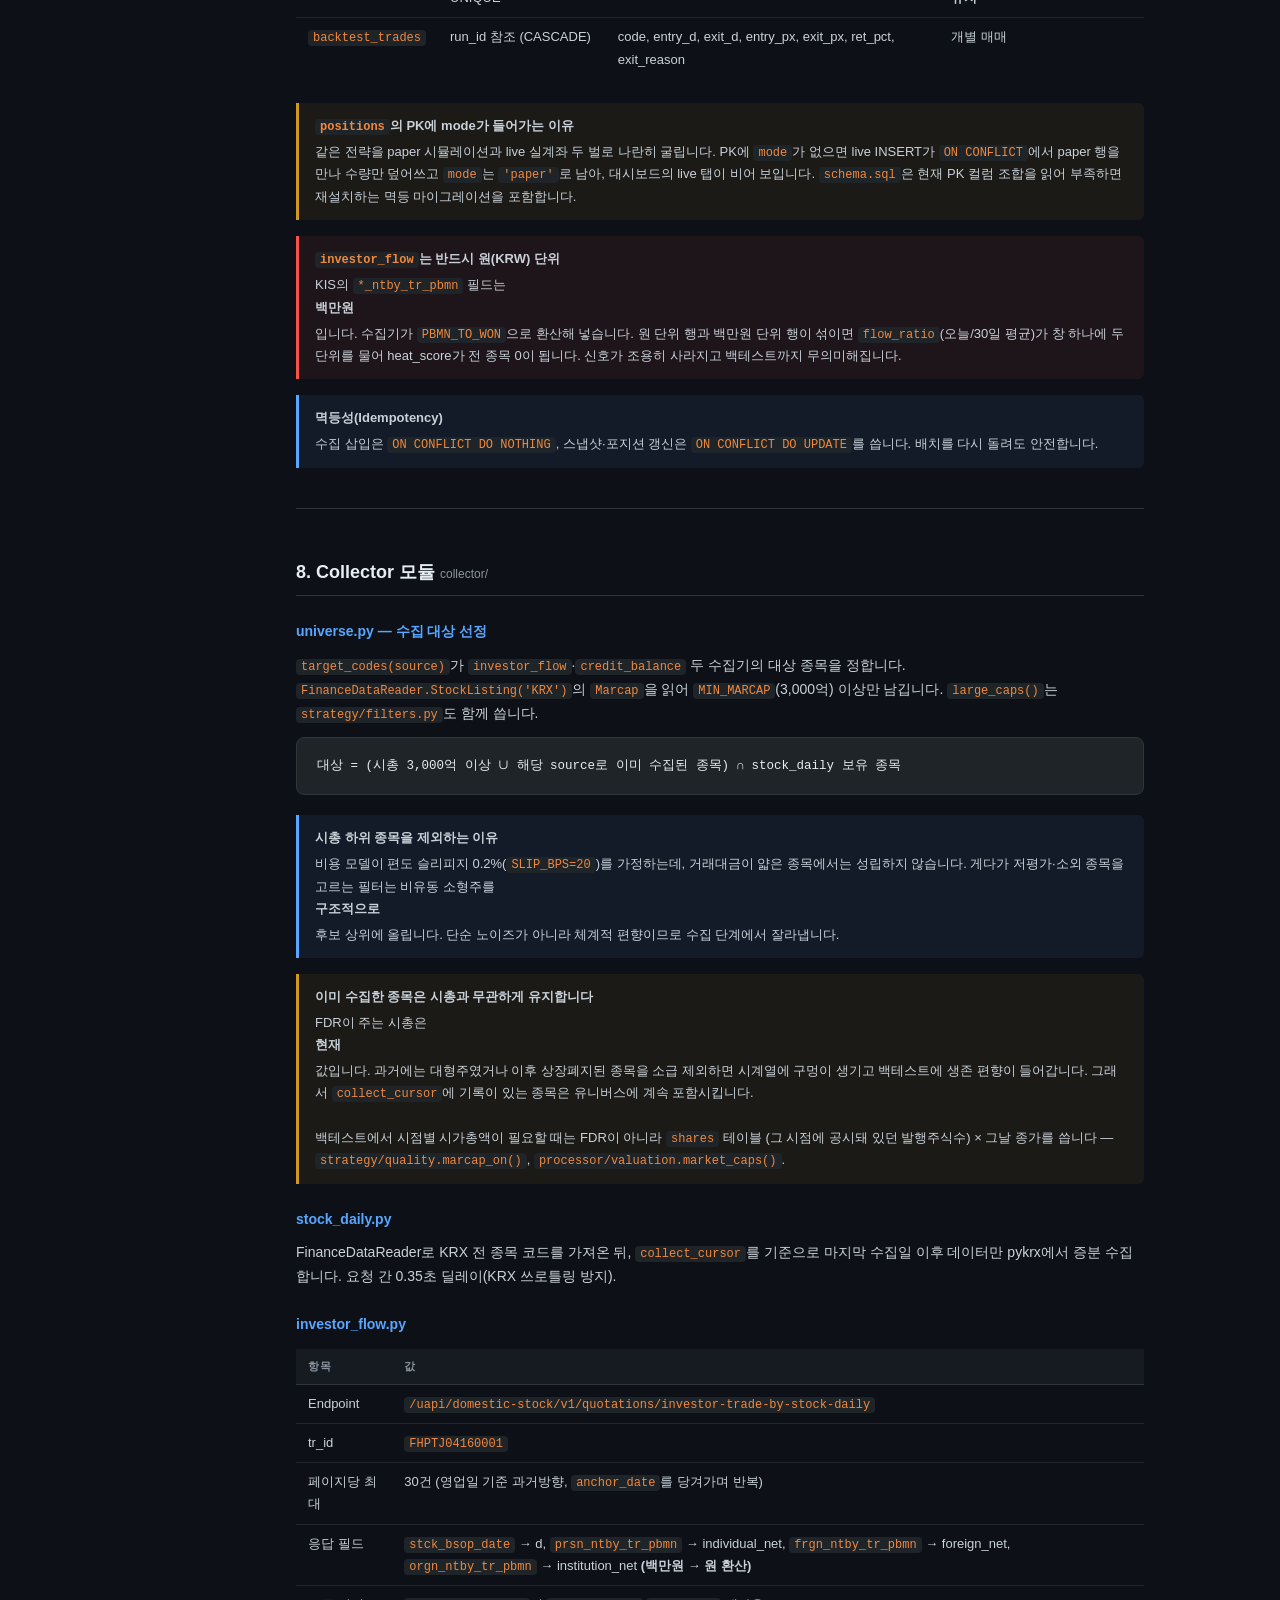
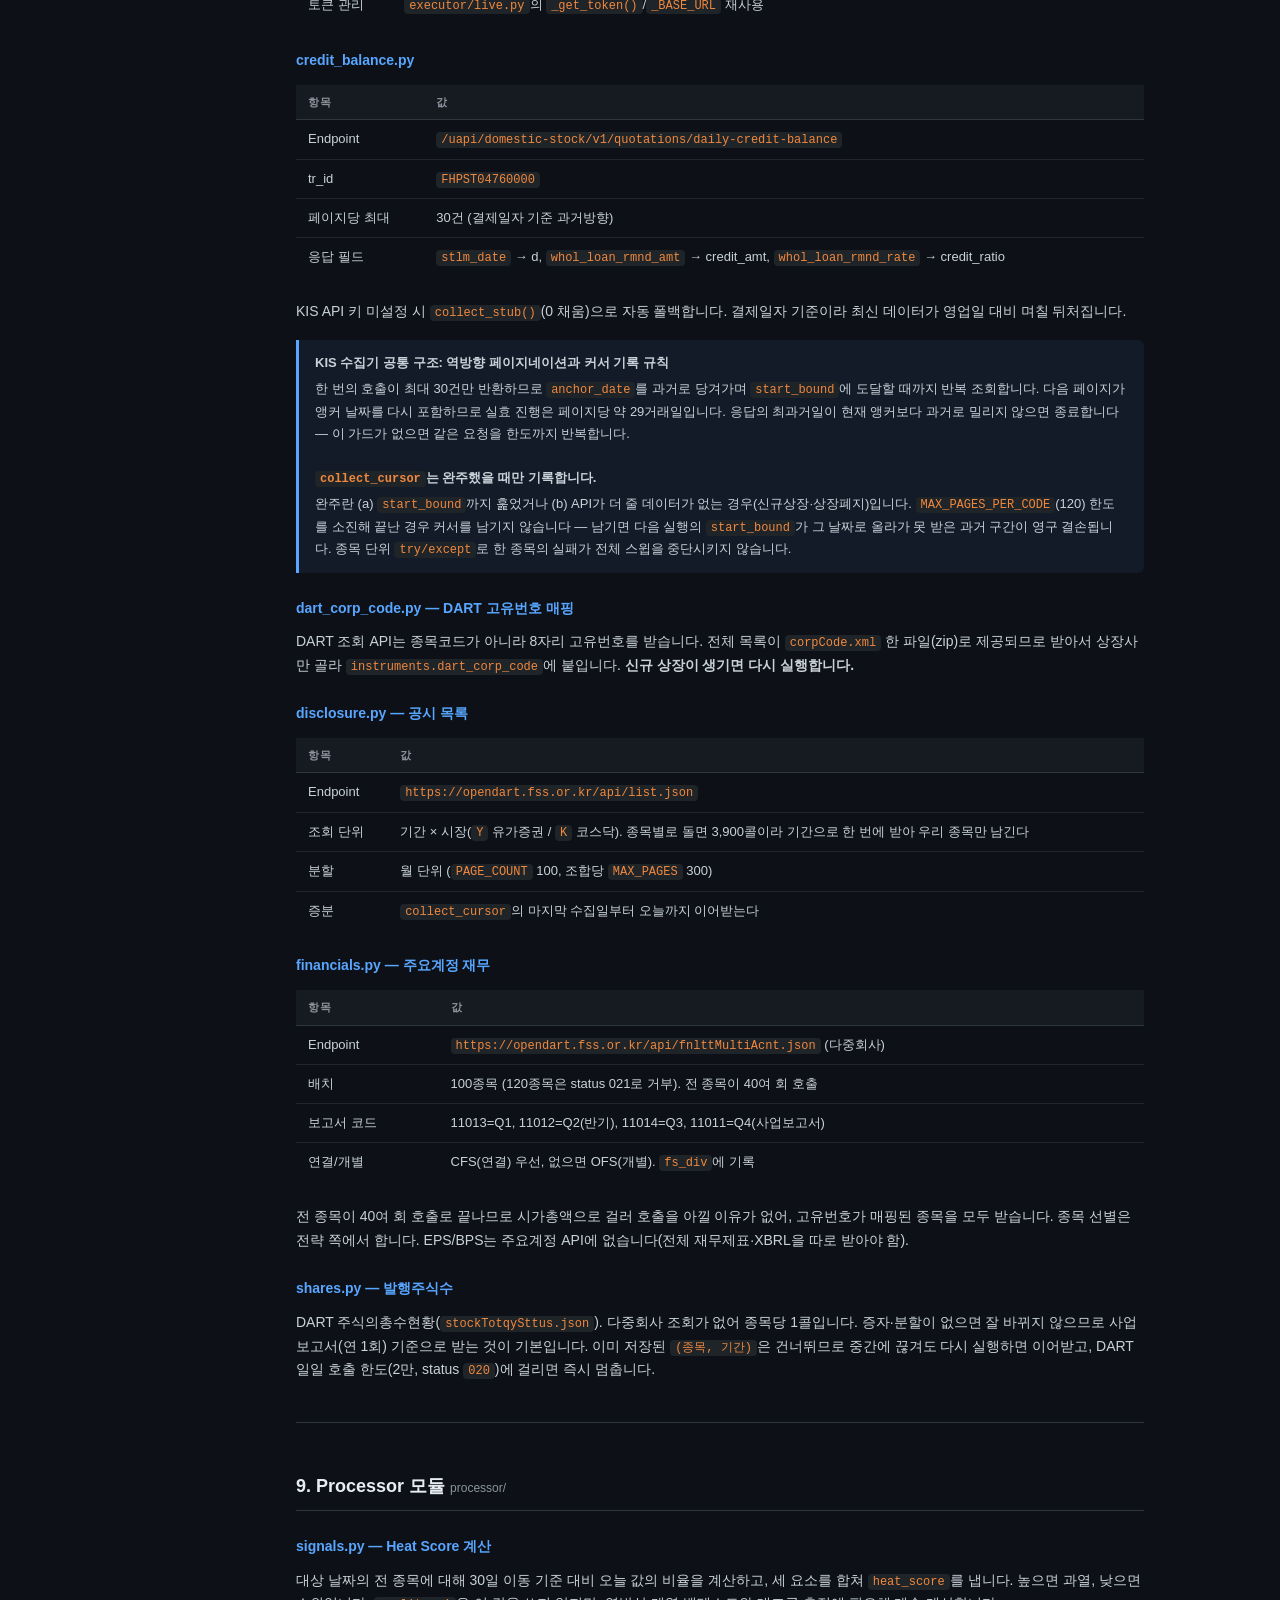
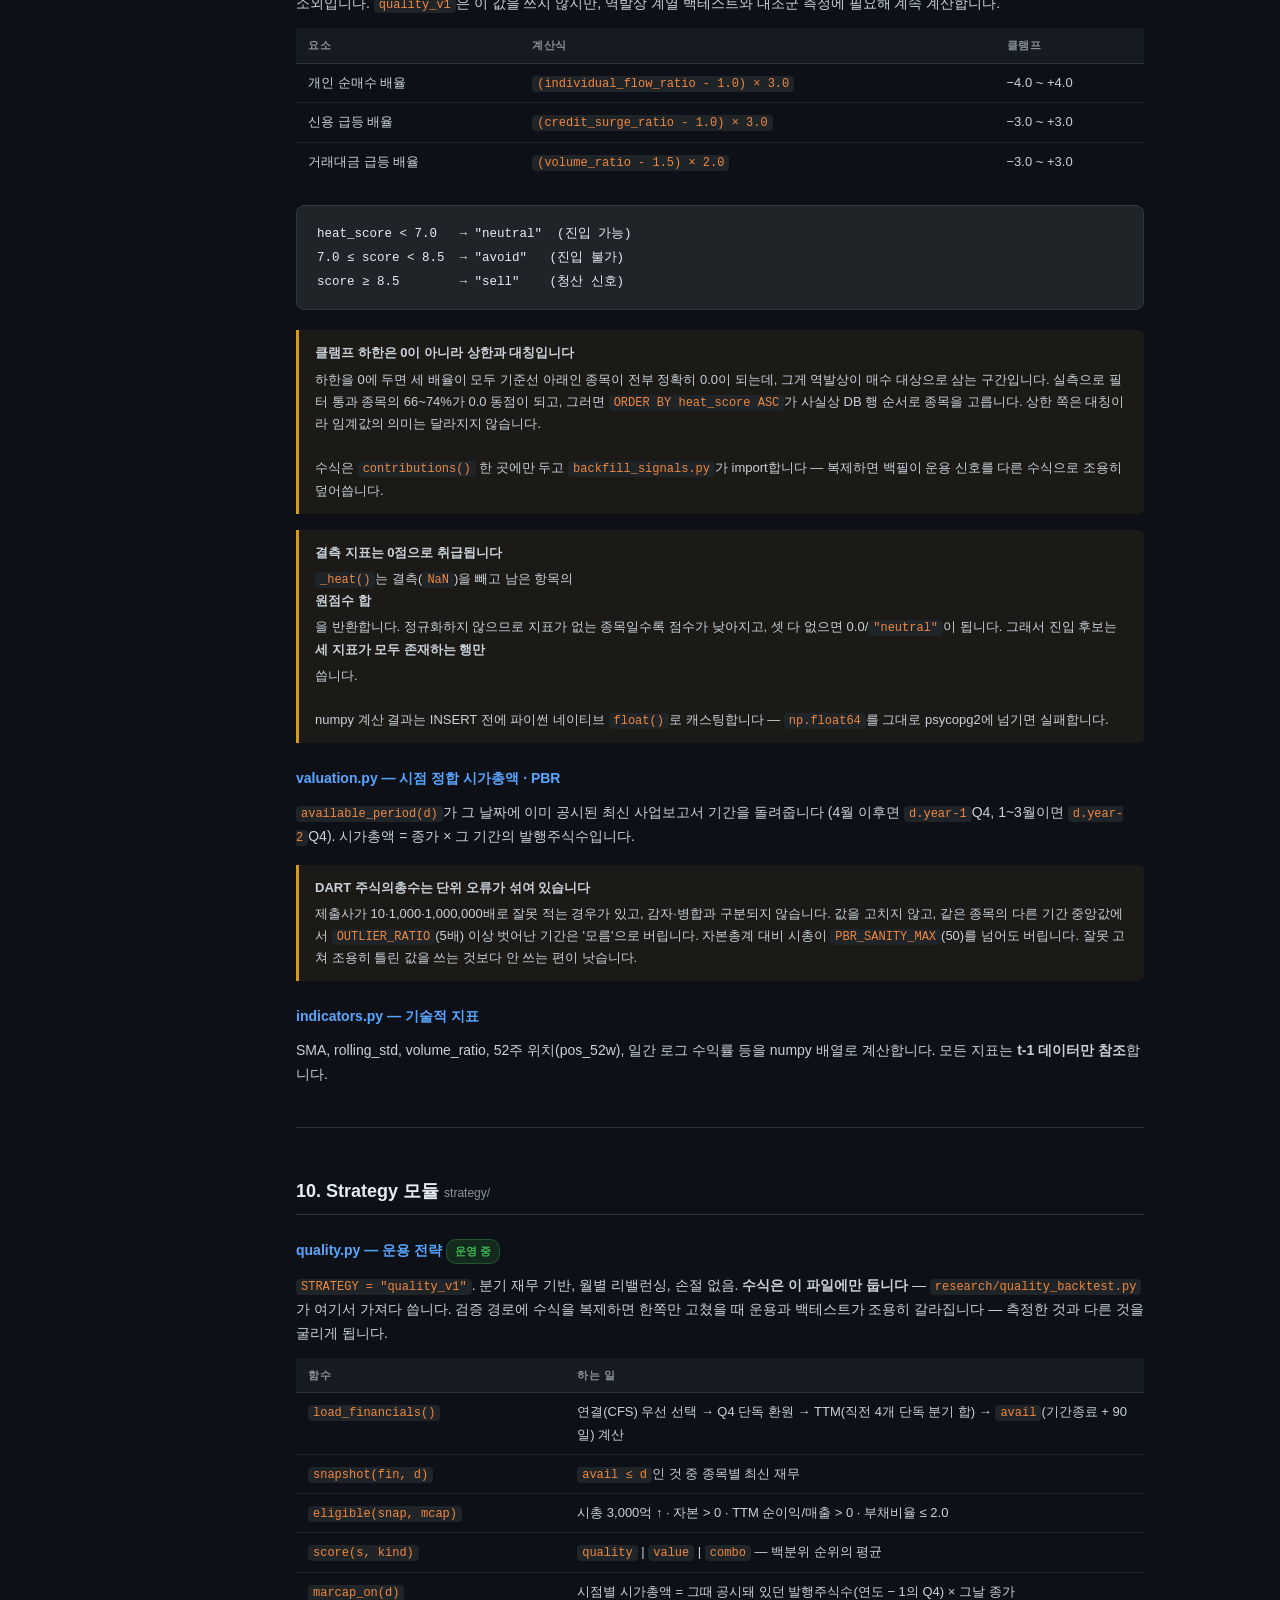
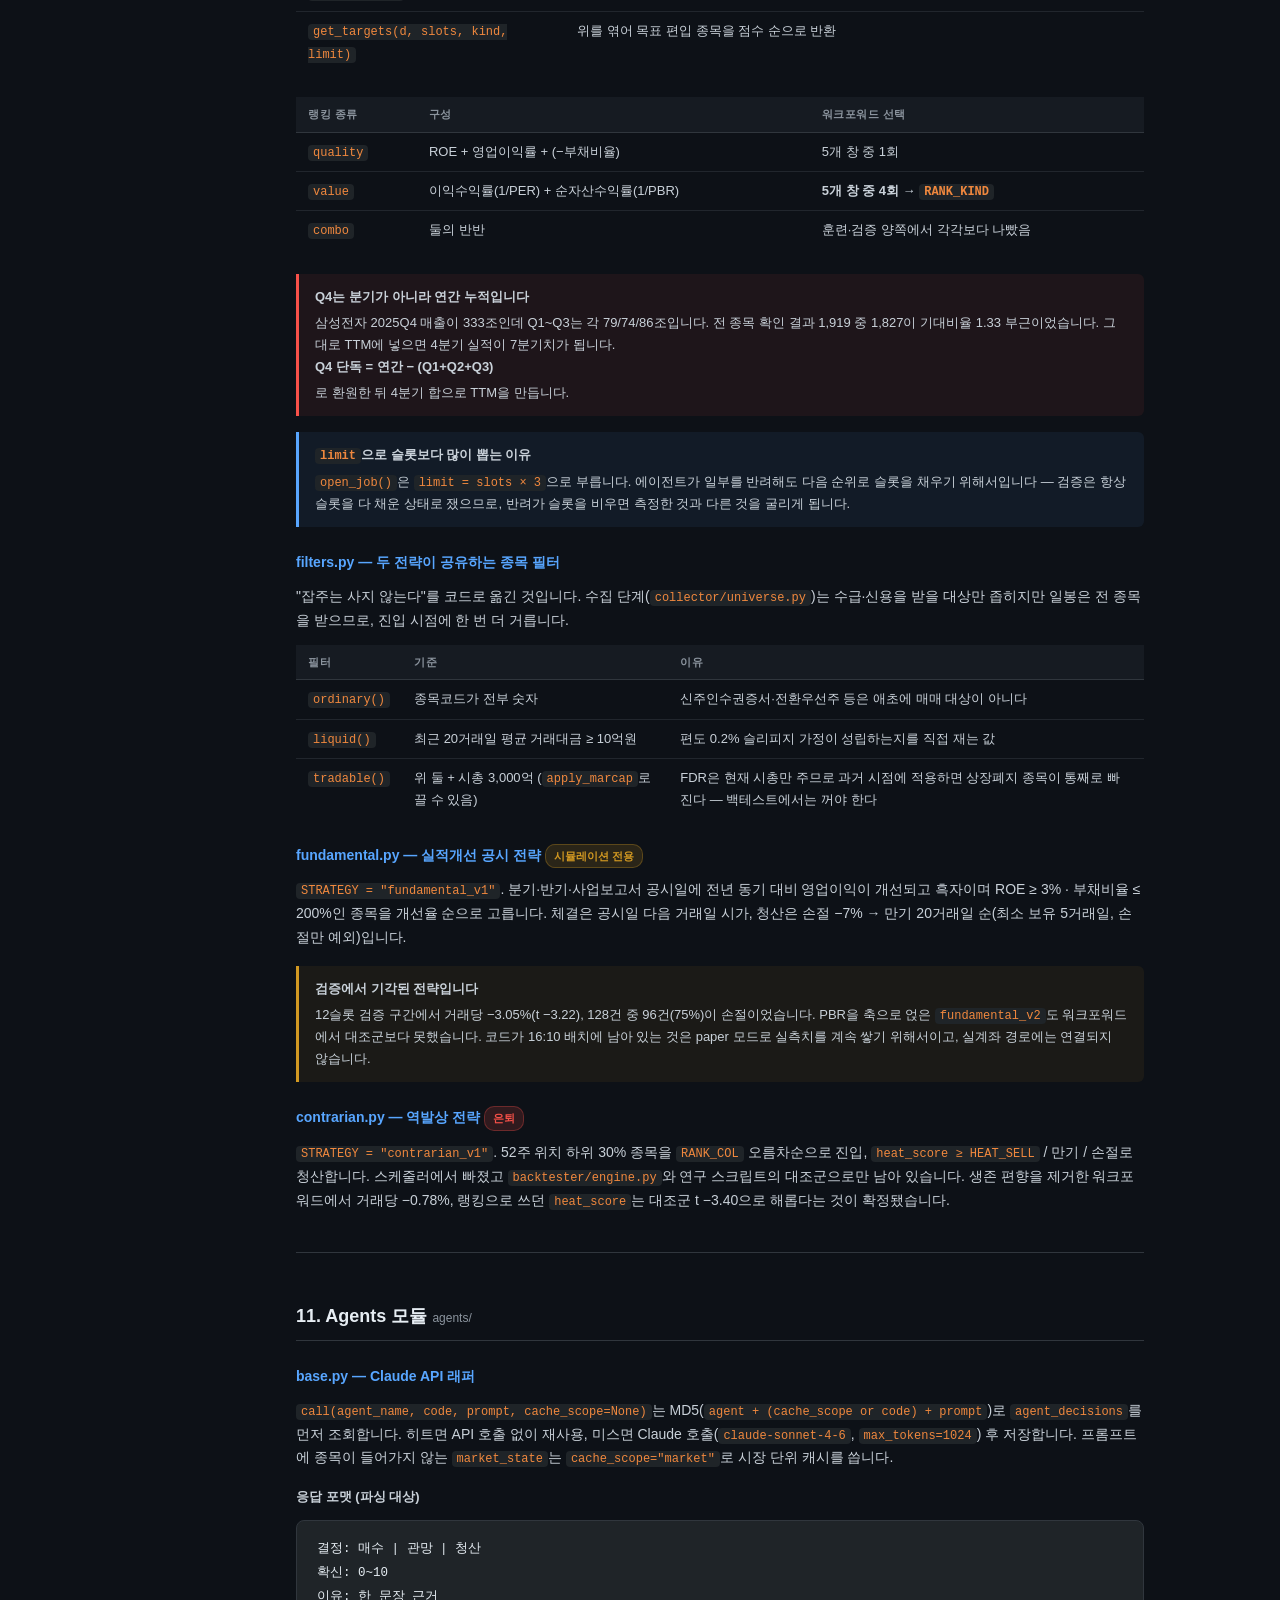
==== commit e0fd26f2: "Let the day's second run finish work, not chase prices The "holdings already match the targets" chec" ====
--- a/UDD.html
+++ b/UDD.html
@@ -269,7 +269,7 @@
 ├── run_backtest_local.py   # 로컬 백테스트 + 검증
 ├── decile_analysis.py      # 분위수 분석
 ├── migrate_from_ref.py     # 외부 참조 DB 이관 (1회성)
-└── tests/                  # pytest 30개 파일 304건 (DB·API 전부 mock)</code></pre>
+└── tests/                  # pytest 30개 파일 312건 (DB·API 전부 mock)</code></pre>
   </section>
 
   <hr class="divider" />
@@ -300,6 +300,13 @@
     </div>
 
     <h3>10:30 · 13:10 <code>open_job()</code> — 퀄리티 리밸런싱</h3>
+    <div class="callout callout-warn">
+      <strong>두 번째 회차는 잔여 처리 전용입니다</strong>
+      보유가 이미 저장된 목표와 같고 그 목표의 기준일이 오늘 기준일과 같으면 건너뜁니다.
+      목표 수량은 <code>slot_value // 현재가</code>라 시세만 흔들려도 달라지므로, 이 판정이
+      없으면 13:10이 가격 변동만큼 다시 맞추며 회전율을 올립니다. 회전율을 낮추는 것이
+      이 전략의 전제입니다.
+    </div>
     <div class="flow">
       <div class="flow-step">
         <div class="num">1</div>
@@ -1213,7 +1220,7 @@
 
     <p>DB(<code>db.connection</code>) · Claude API · KIS API · DART API를 전부 mock으로 격리한 순수
     단위 테스트입니다. 실제 네트워크·DB 연결 없이 수 초 내 완료되므로 백필이나 스케줄러가 도는
-    중에도 안전하게 실행할 수 있습니다. <strong>30개 파일 304건.</strong></p>
+    중에도 안전하게 실행할 수 있습니다. <strong>30개 파일 312건.</strong></p>
 
     <pre><code>pip install -r requirements-dev.txt
 pytest tests/ -v</code></pre>
@@ -1421,7 +1428,7 @@
       <tr><td>백테스터 · 결과 저장</td><td>backtester/*.py</td><td><span class="status-prod">운영 중</span></td></tr>
       <tr><td>연구 스크립트</td><td>research/*.py</td><td><span class="status-prod">운영 중</span></td></tr>
       <tr><td>웹 대시보드</td><td>dashboard/app.py</td><td><span class="status-prod">운영 중</span></td></tr>
-      <tr><td>단위 테스트</td><td>tests/ (304건)</td><td><span class="status-prod">운영 중</span></td></tr>
+      <tr><td>단위 테스트</td><td>tests/ (312건)</td><td><span class="status-prod">운영 중</span></td></tr>
     </table>
   </section>
 
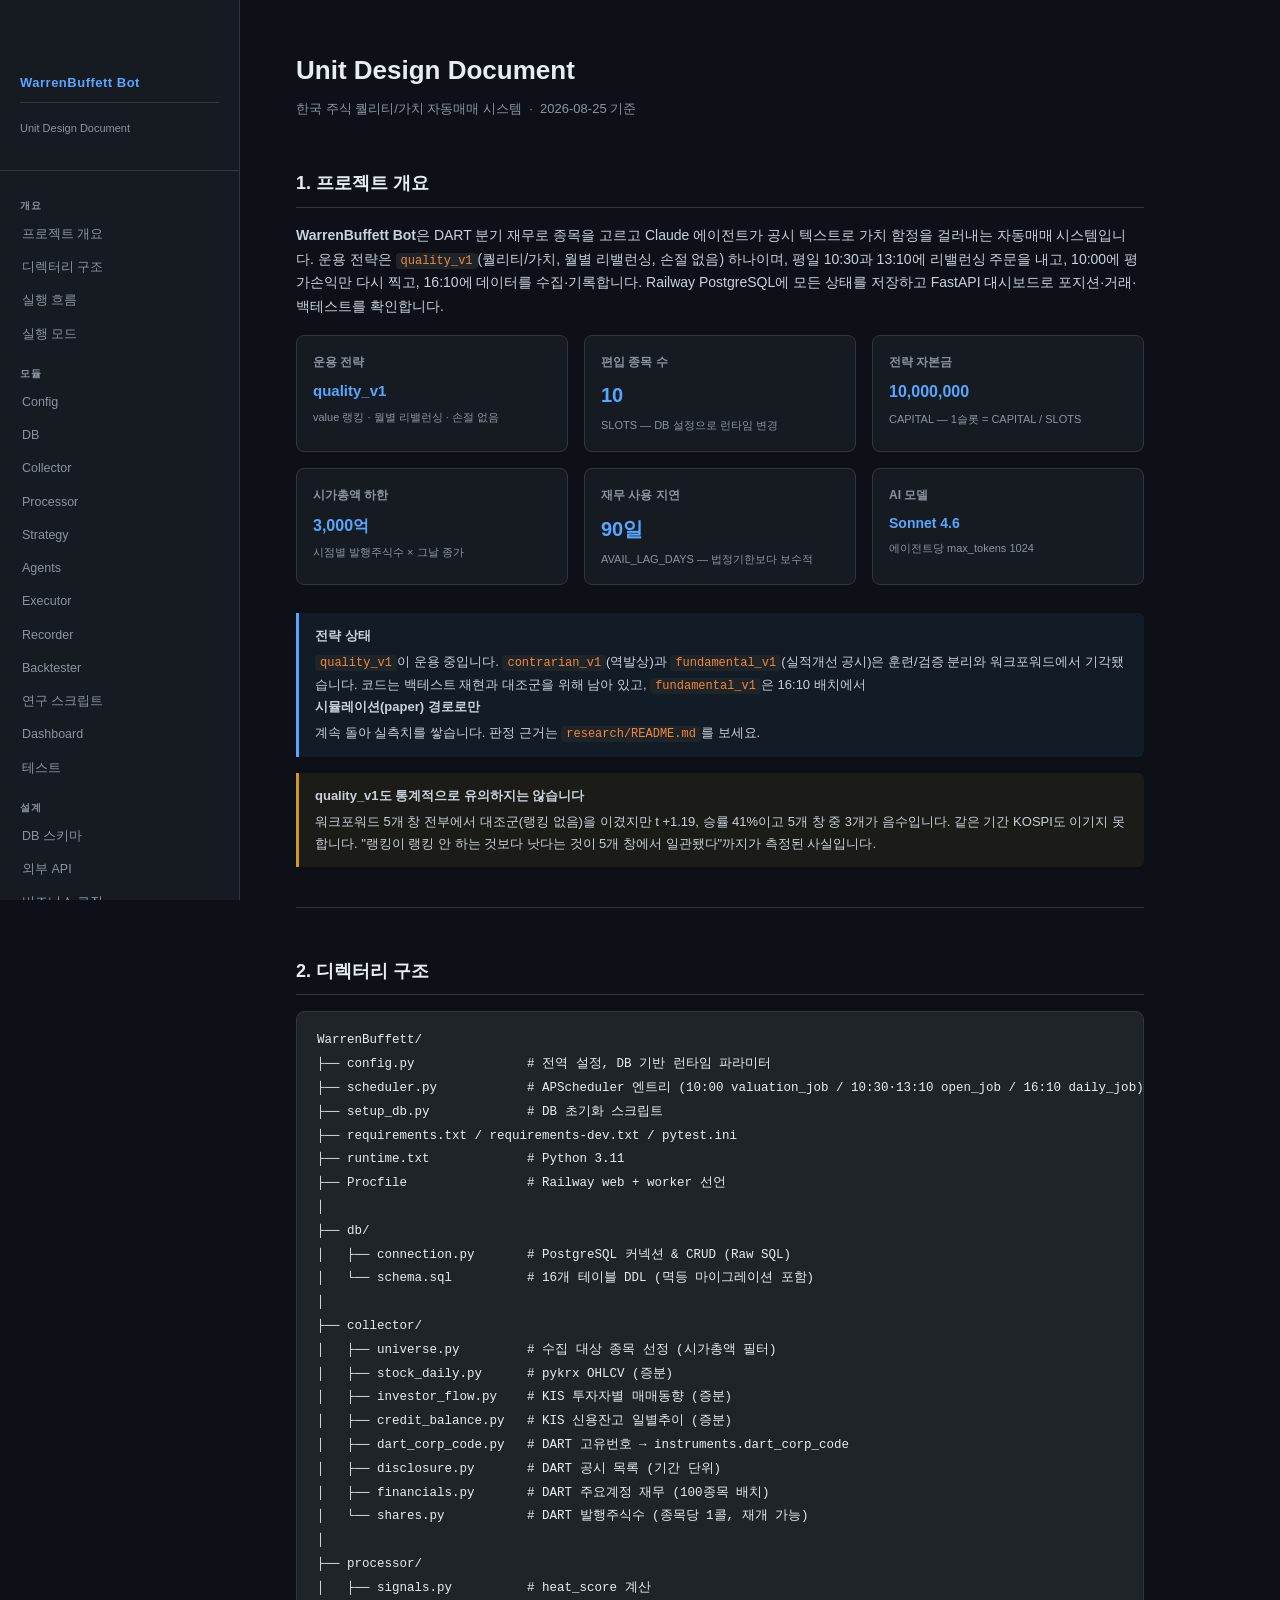
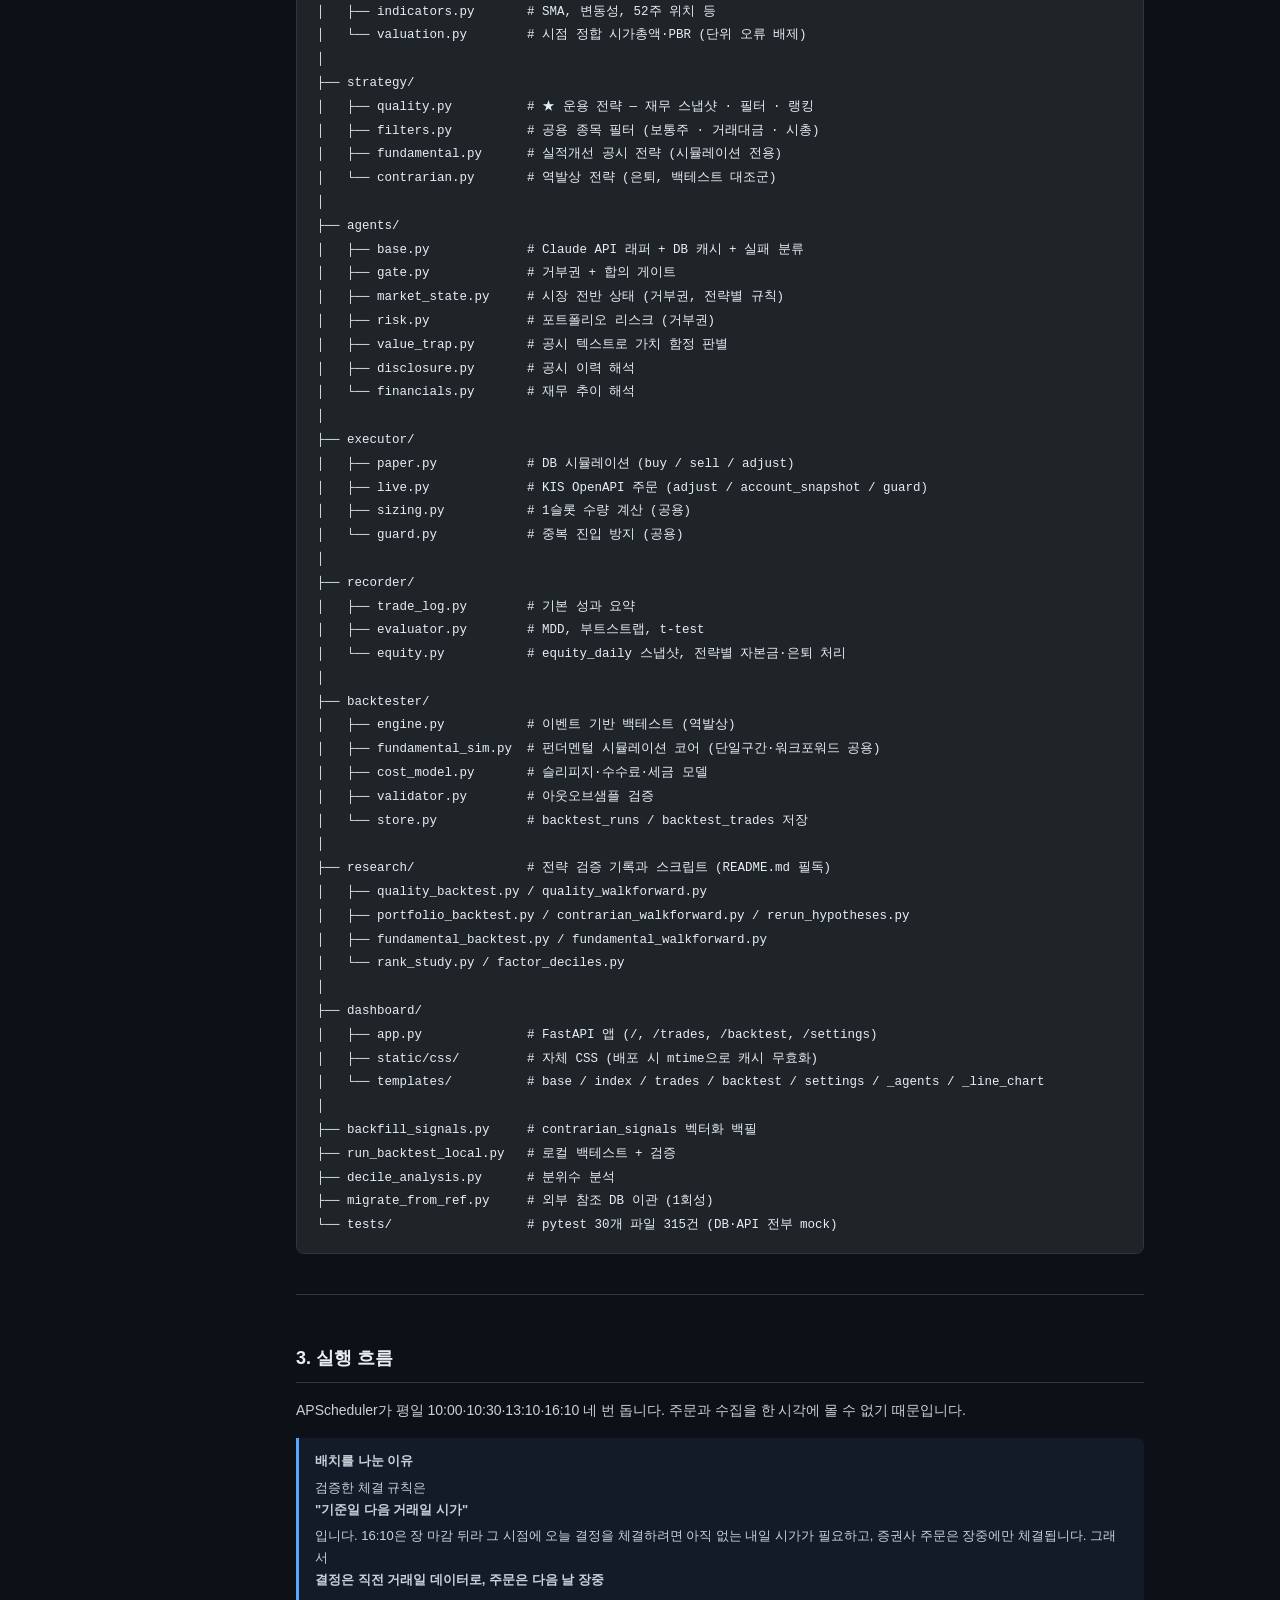
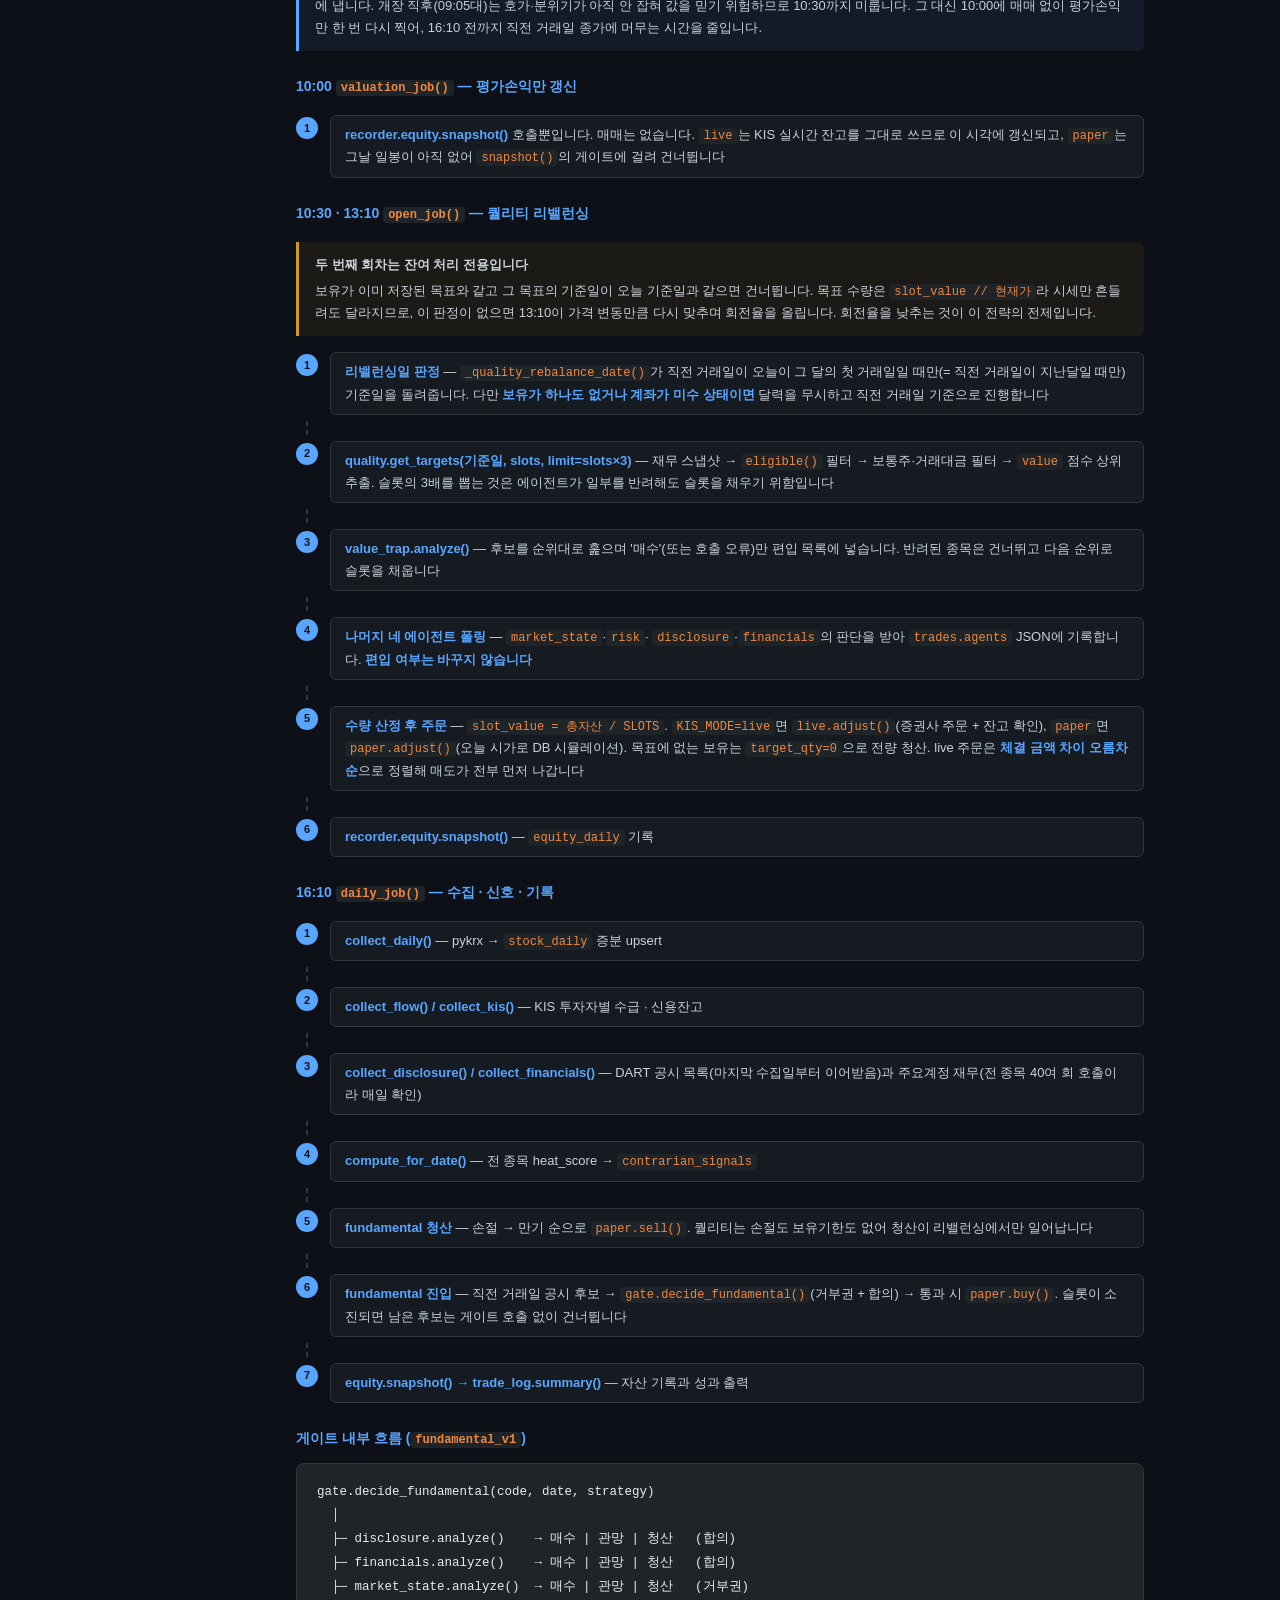
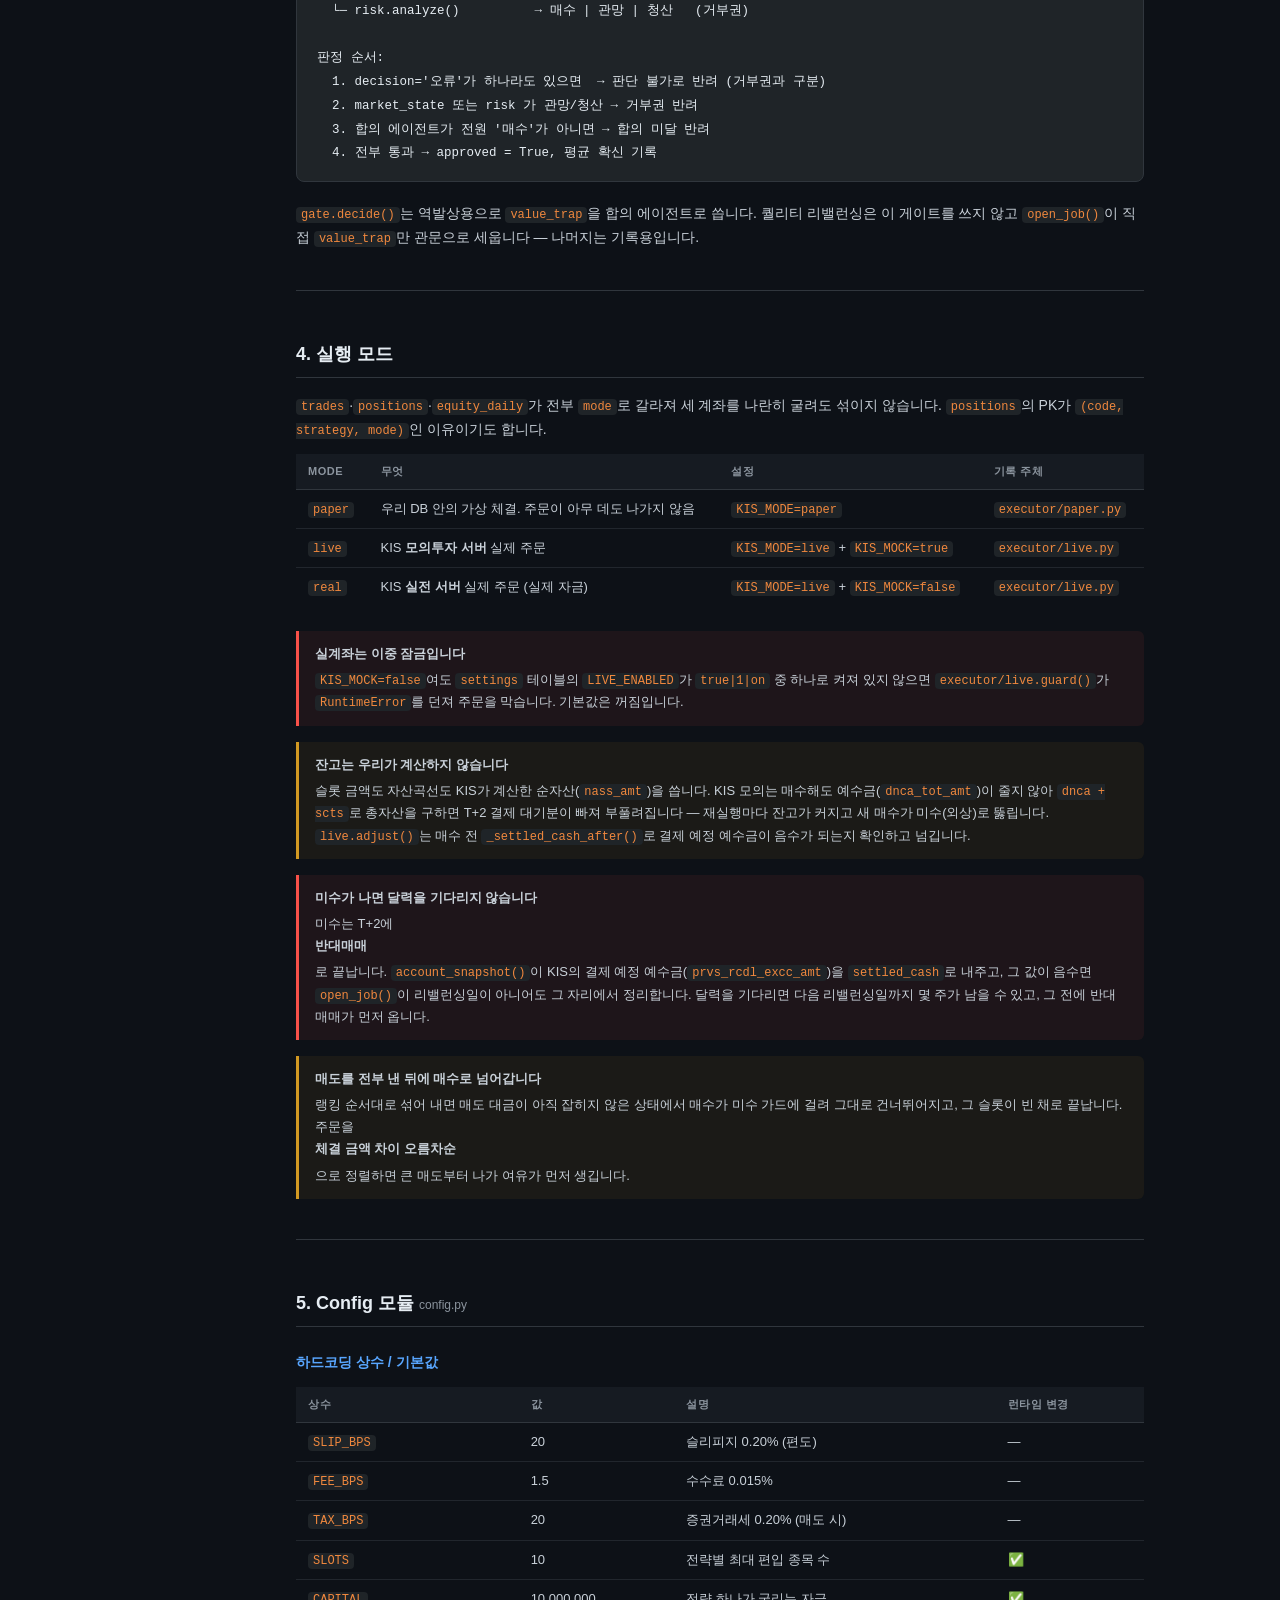
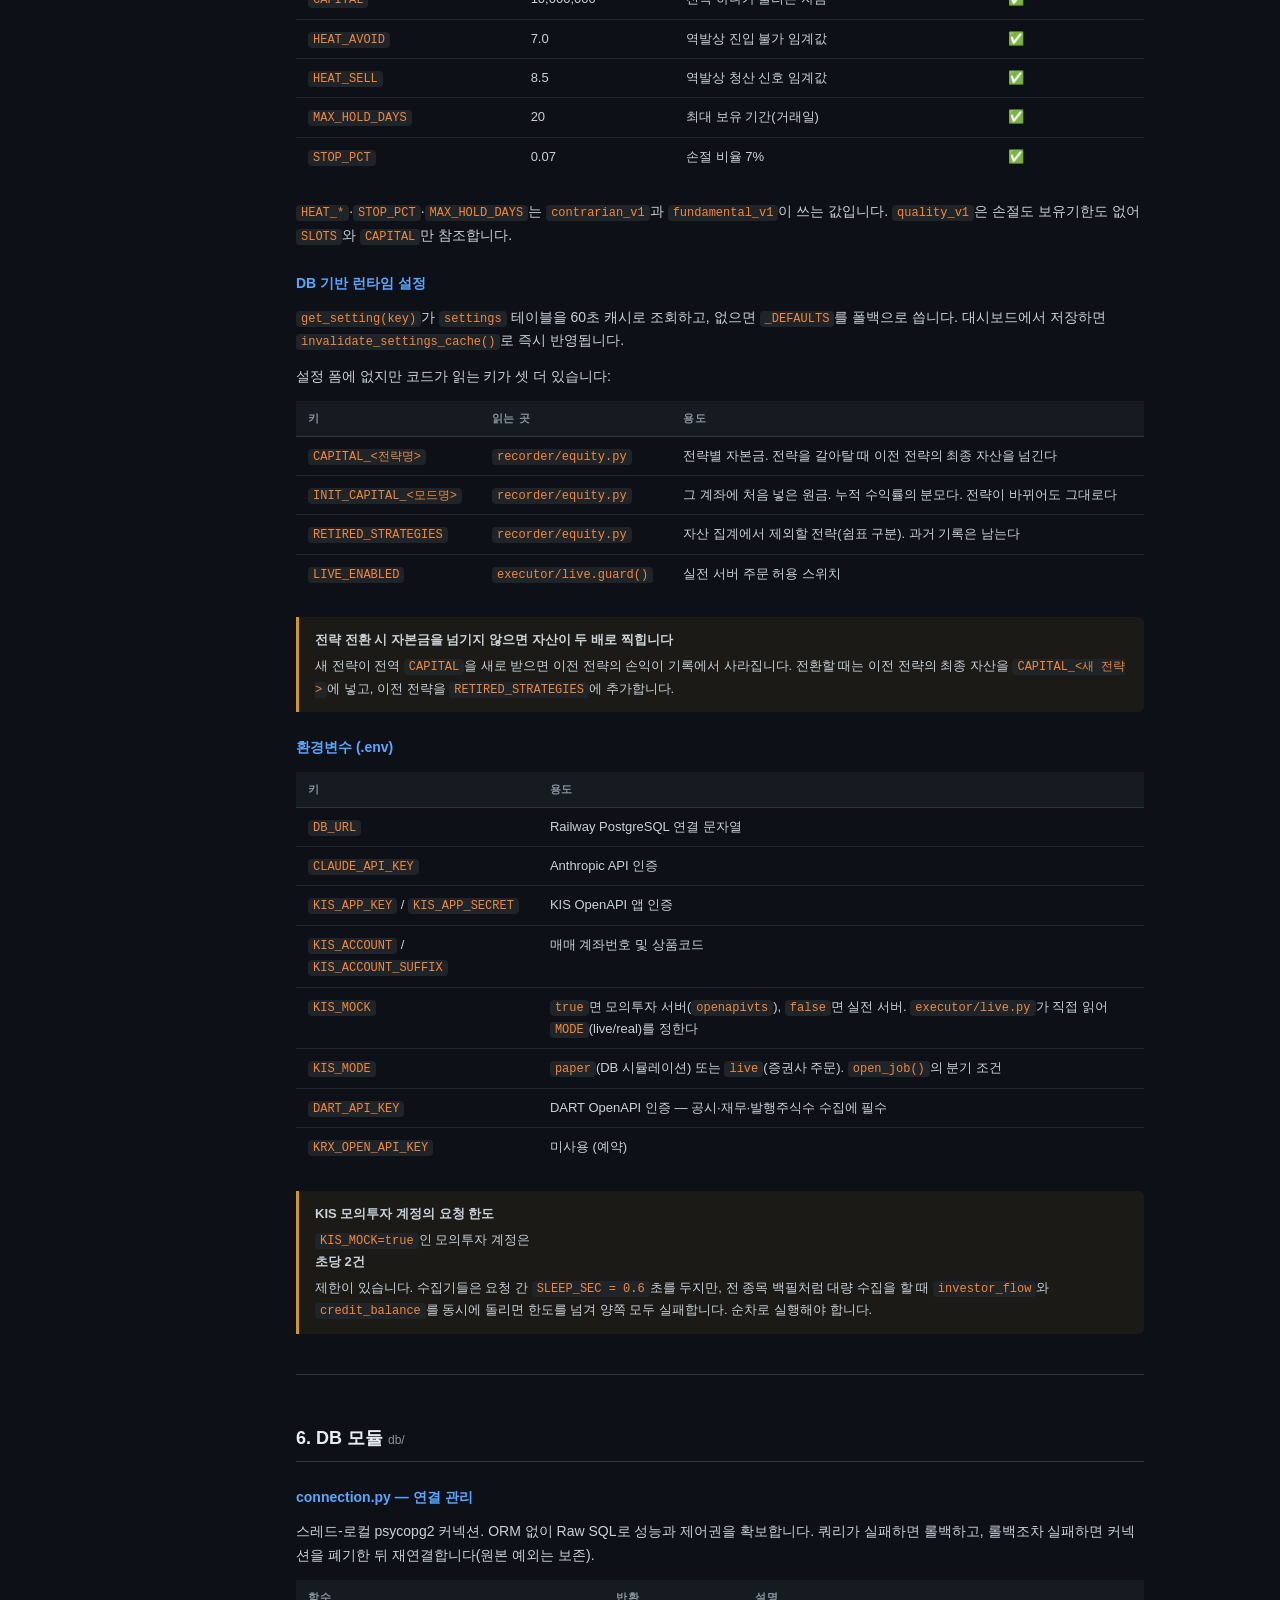
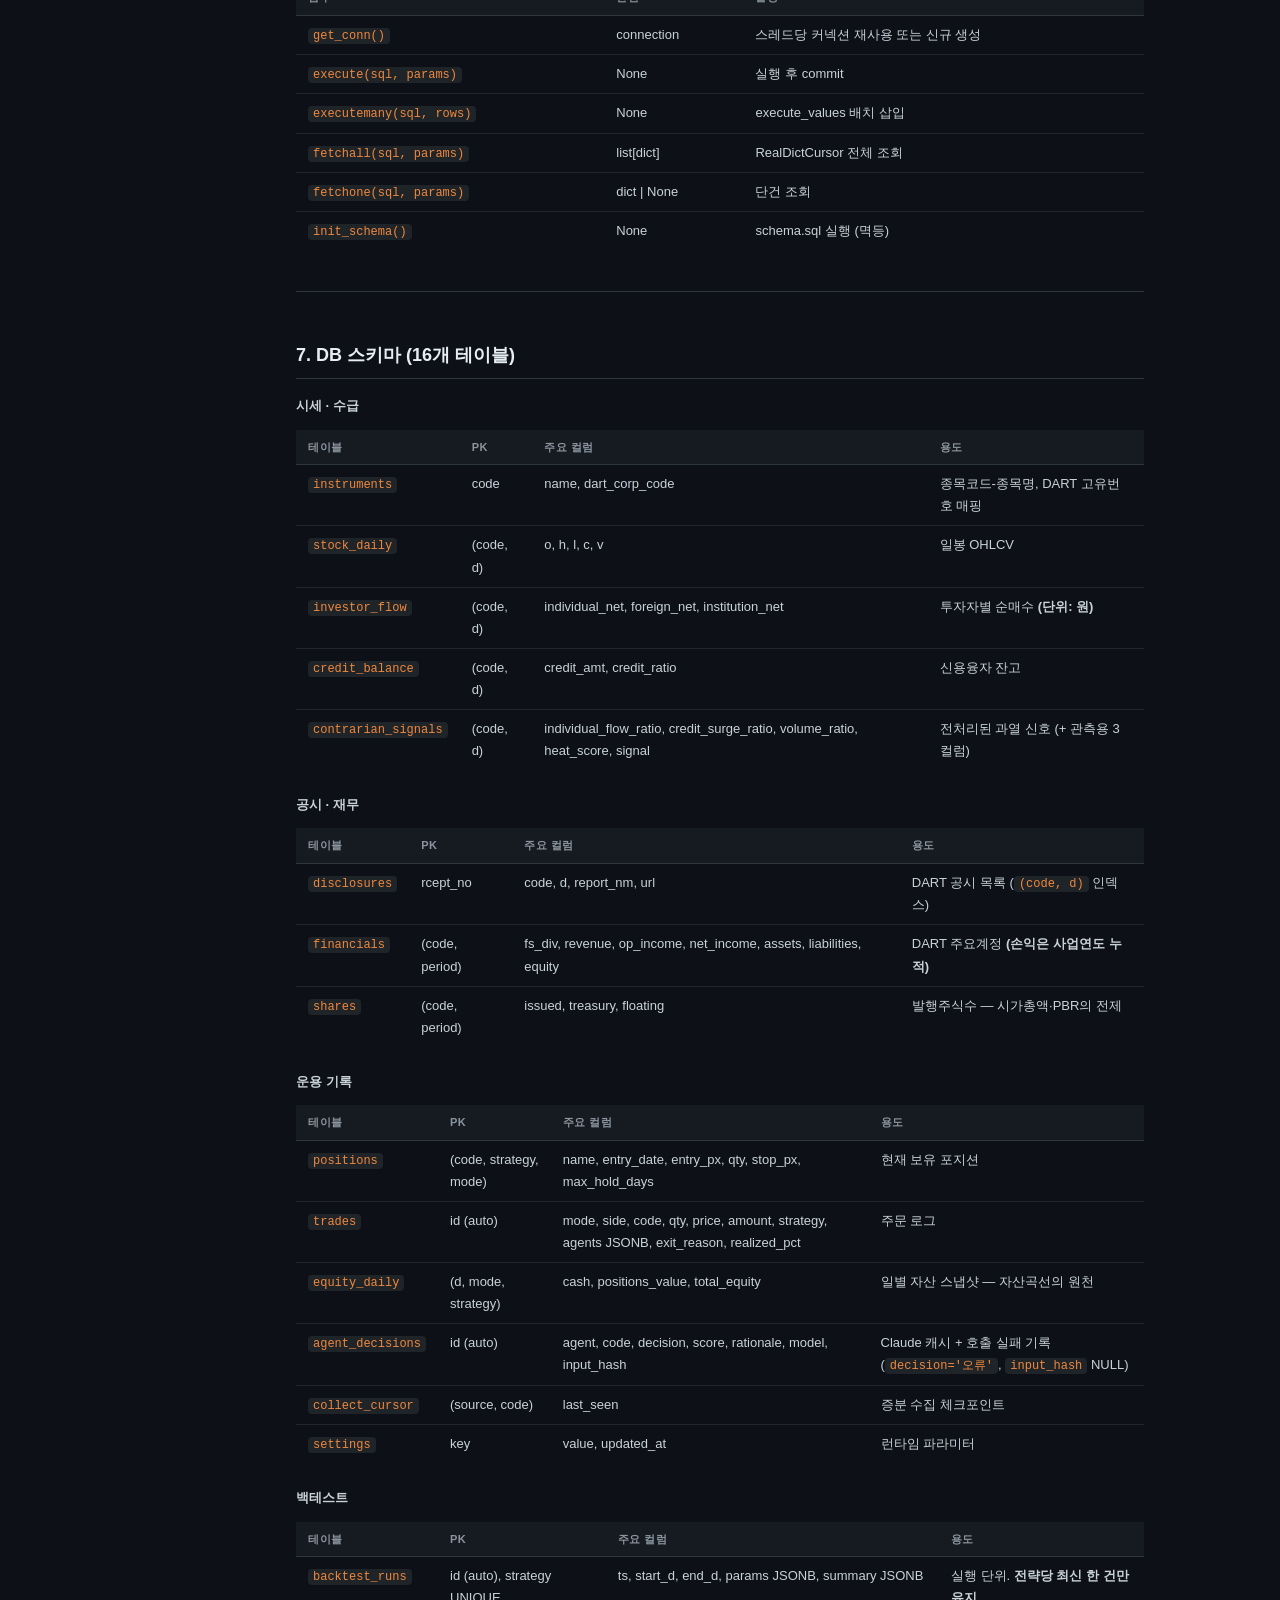
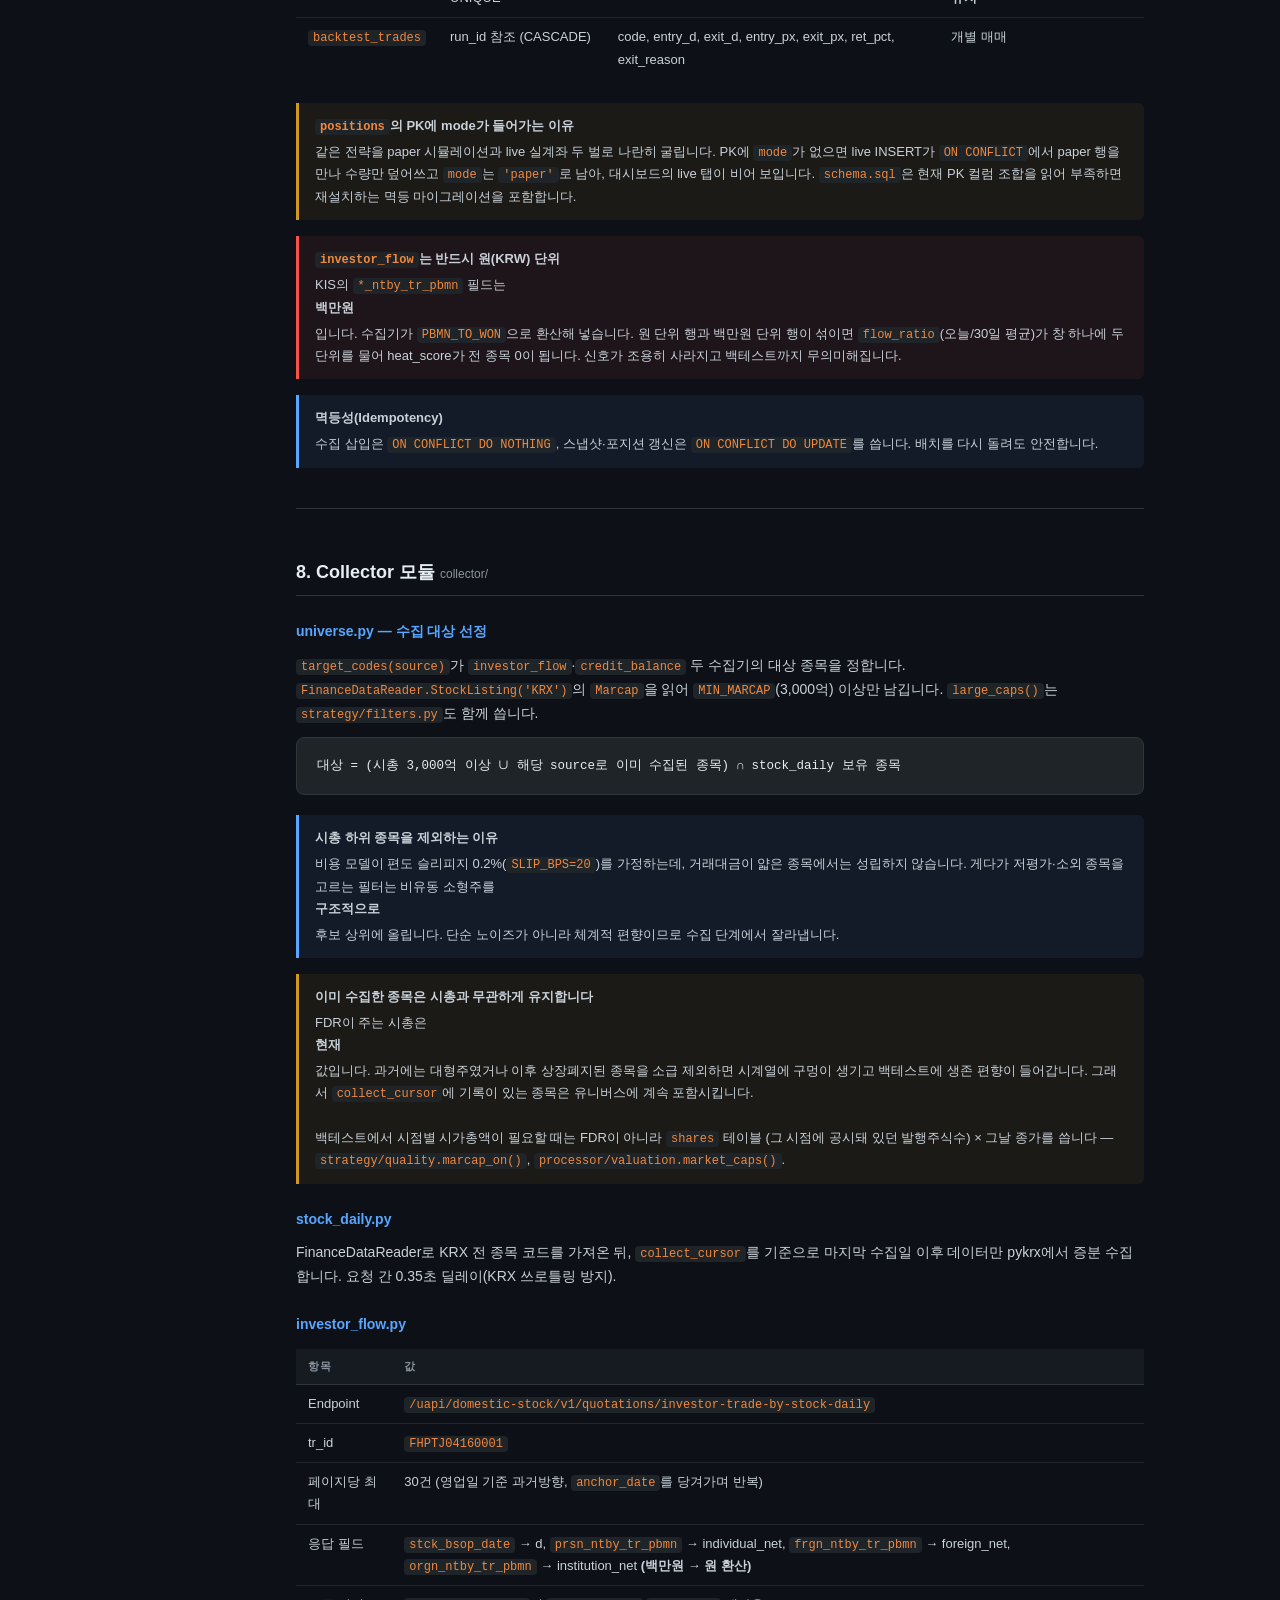
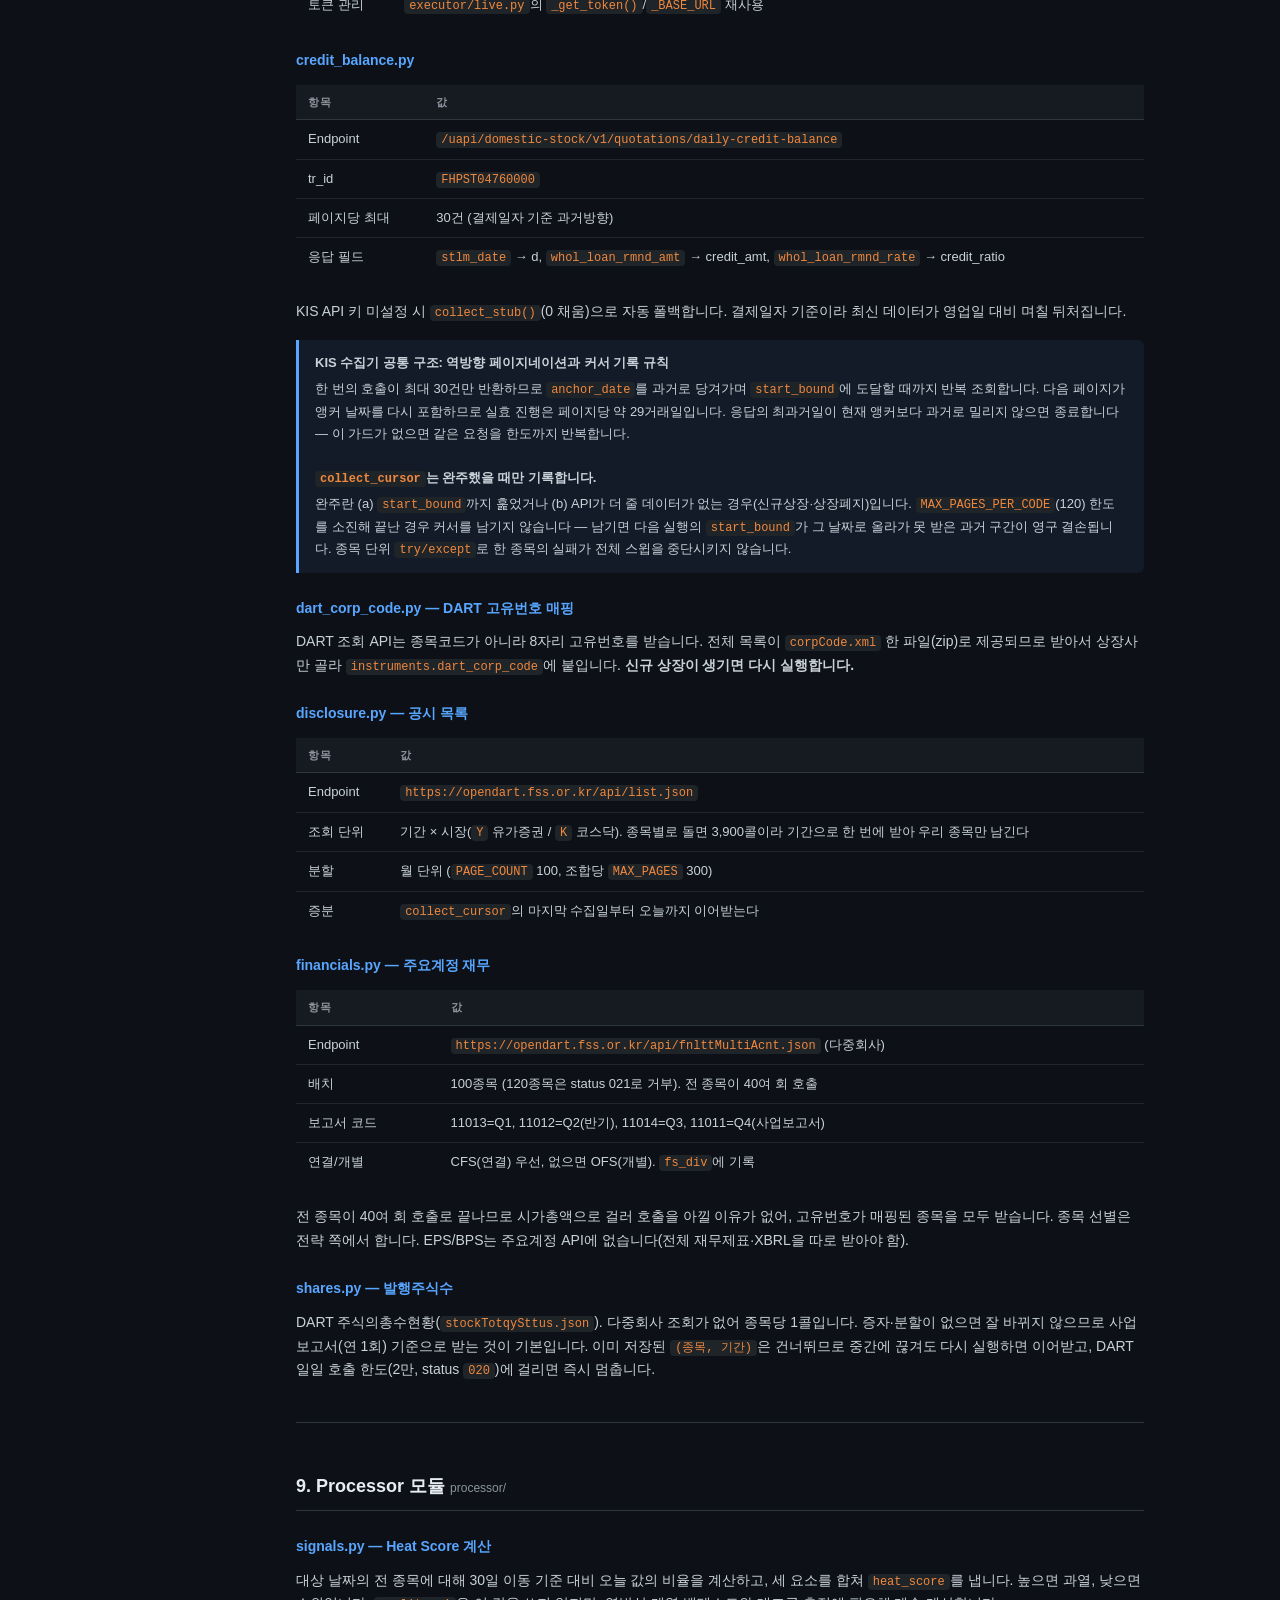
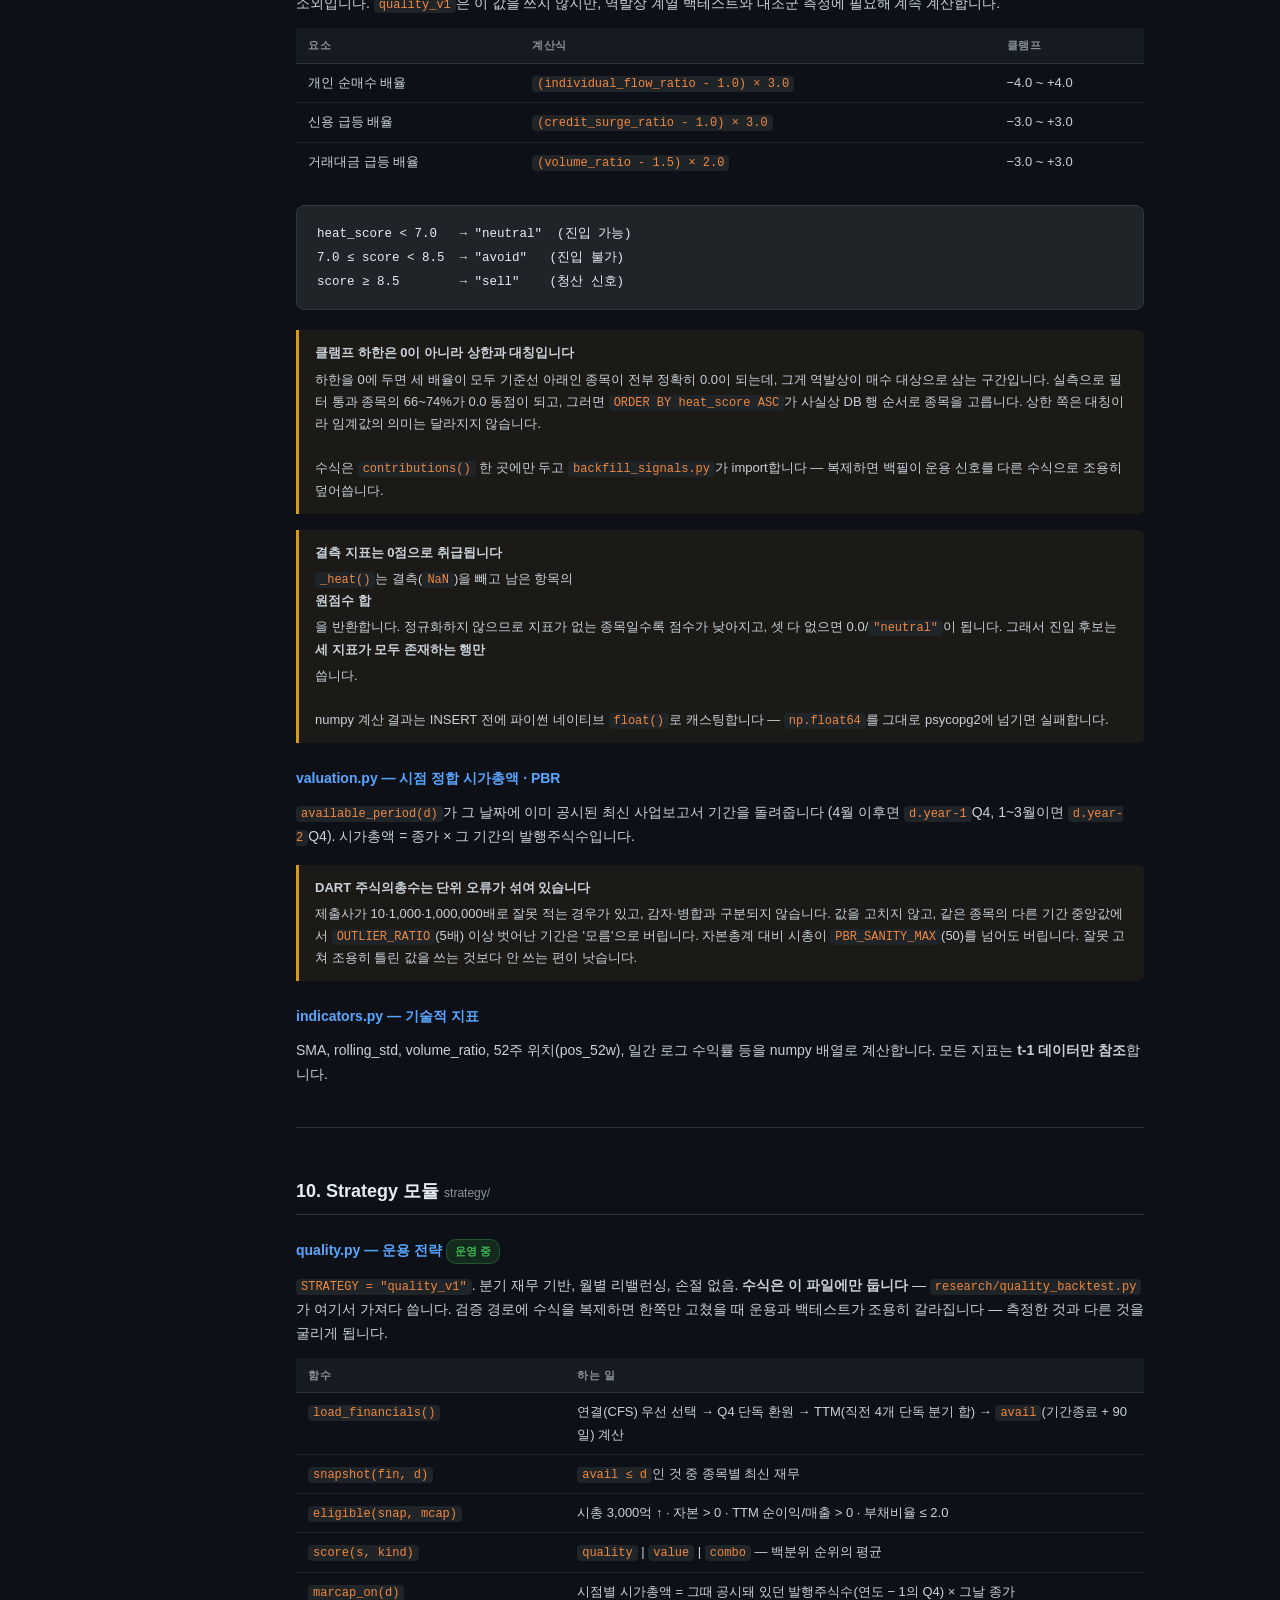
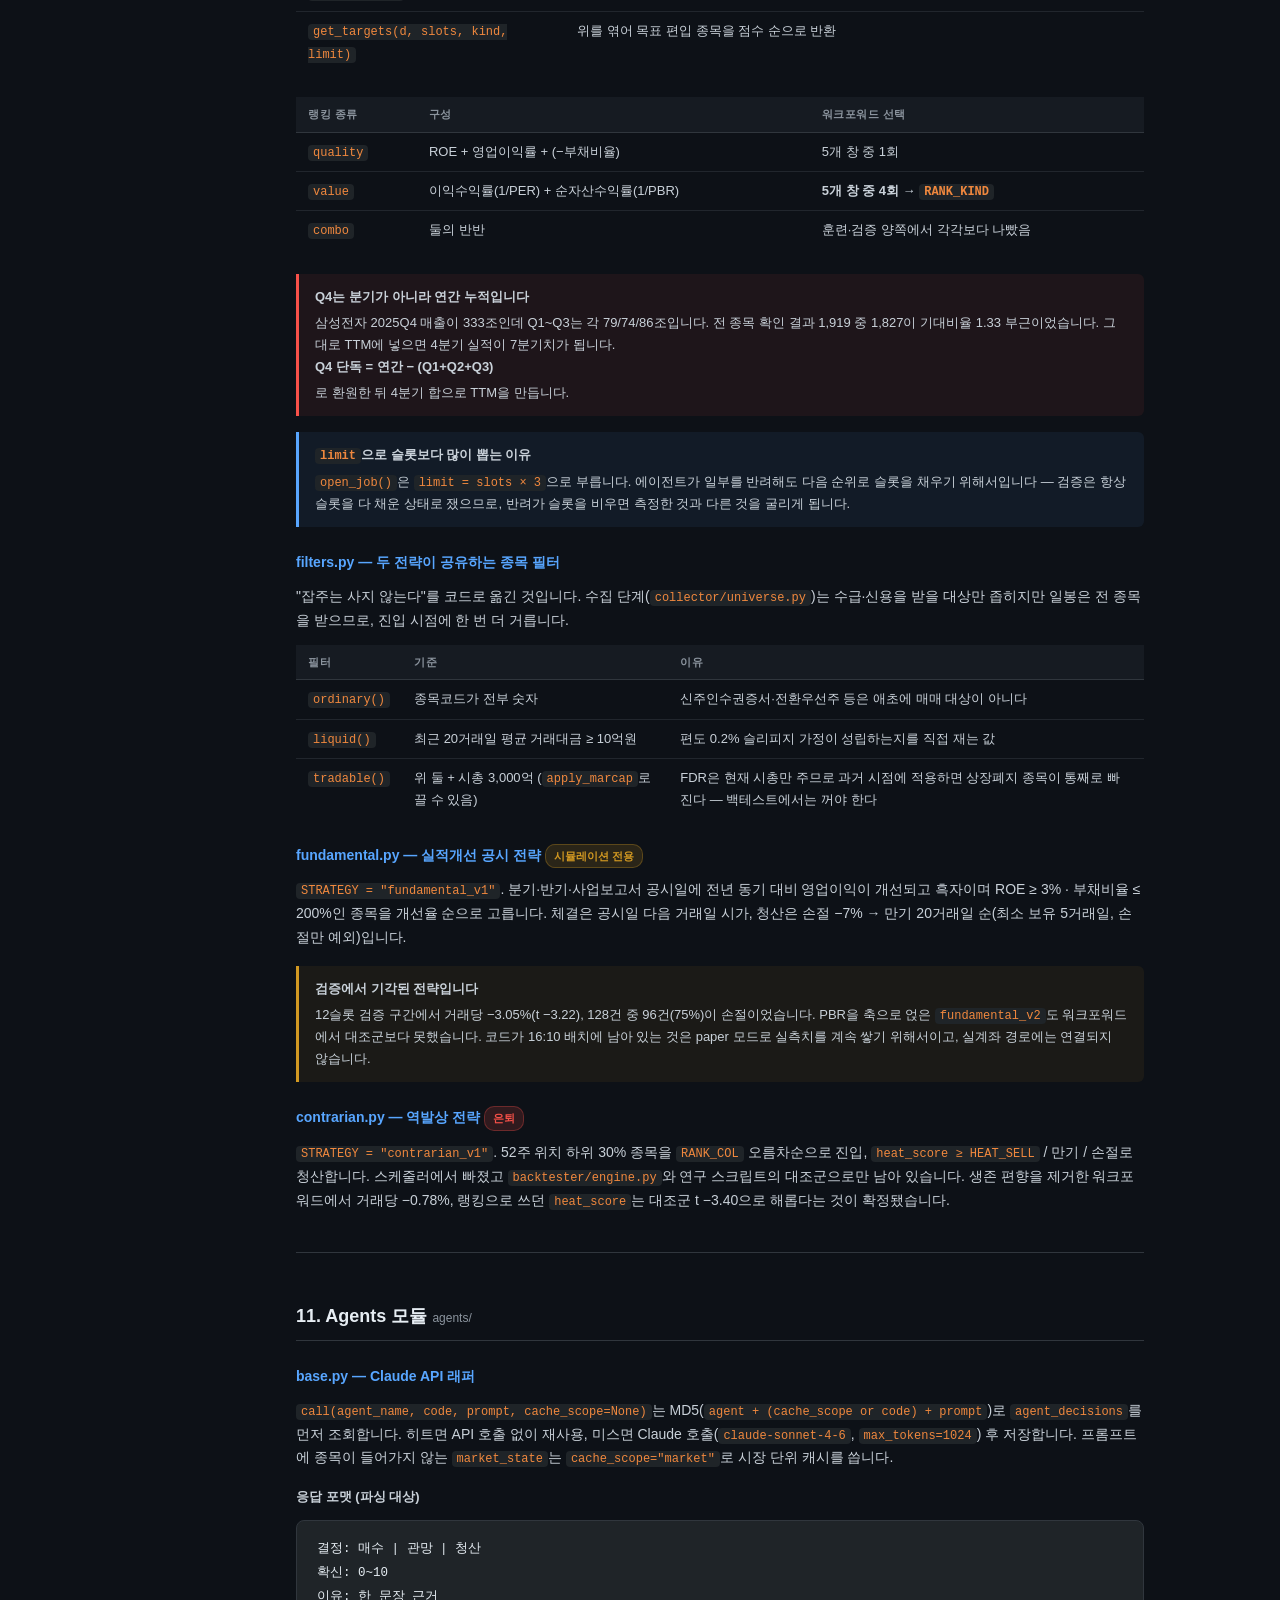
==== commit 986cc7f9: "Take the cost basis from the broker, and distrust a shared sell total Two values were derived that d" ====
--- a/UDD.html
+++ b/UDD.html
@@ -269,7 +269,7 @@
 ├── run_backtest_local.py   # 로컬 백테스트 + 검증
 ├── decile_analysis.py      # 분위수 분석
 ├── migrate_from_ref.py     # 외부 참조 DB 이관 (1회성)
-└── tests/                  # pytest 30개 파일 312건 (DB·API 전부 mock)</code></pre>
+└── tests/                  # pytest 30개 파일 315건 (DB·API 전부 mock)</code></pre>
   </section>
 
   <hr class="divider" />
@@ -1220,7 +1220,7 @@
 
     <p>DB(<code>db.connection</code>) · Claude API · KIS API · DART API를 전부 mock으로 격리한 순수
     단위 테스트입니다. 실제 네트워크·DB 연결 없이 수 초 내 완료되므로 백필이나 스케줄러가 도는
-    중에도 안전하게 실행할 수 있습니다. <strong>30개 파일 312건.</strong></p>
+    중에도 안전하게 실행할 수 있습니다. <strong>30개 파일 315건.</strong></p>
 
     <pre><code>pip install -r requirements-dev.txt
 pytest tests/ -v</code></pre>
@@ -1428,7 +1428,7 @@
       <tr><td>백테스터 · 결과 저장</td><td>backtester/*.py</td><td><span class="status-prod">운영 중</span></td></tr>
       <tr><td>연구 스크립트</td><td>research/*.py</td><td><span class="status-prod">운영 중</span></td></tr>
       <tr><td>웹 대시보드</td><td>dashboard/app.py</td><td><span class="status-prod">운영 중</span></td></tr>
-      <tr><td>단위 테스트</td><td>tests/ (312건)</td><td><span class="status-prod">운영 중</span></td></tr>
+      <tr><td>단위 테스트</td><td>tests/ (315건)</td><td><span class="status-prod">운영 중</span></td></tr>
     </table>
   </section>
 
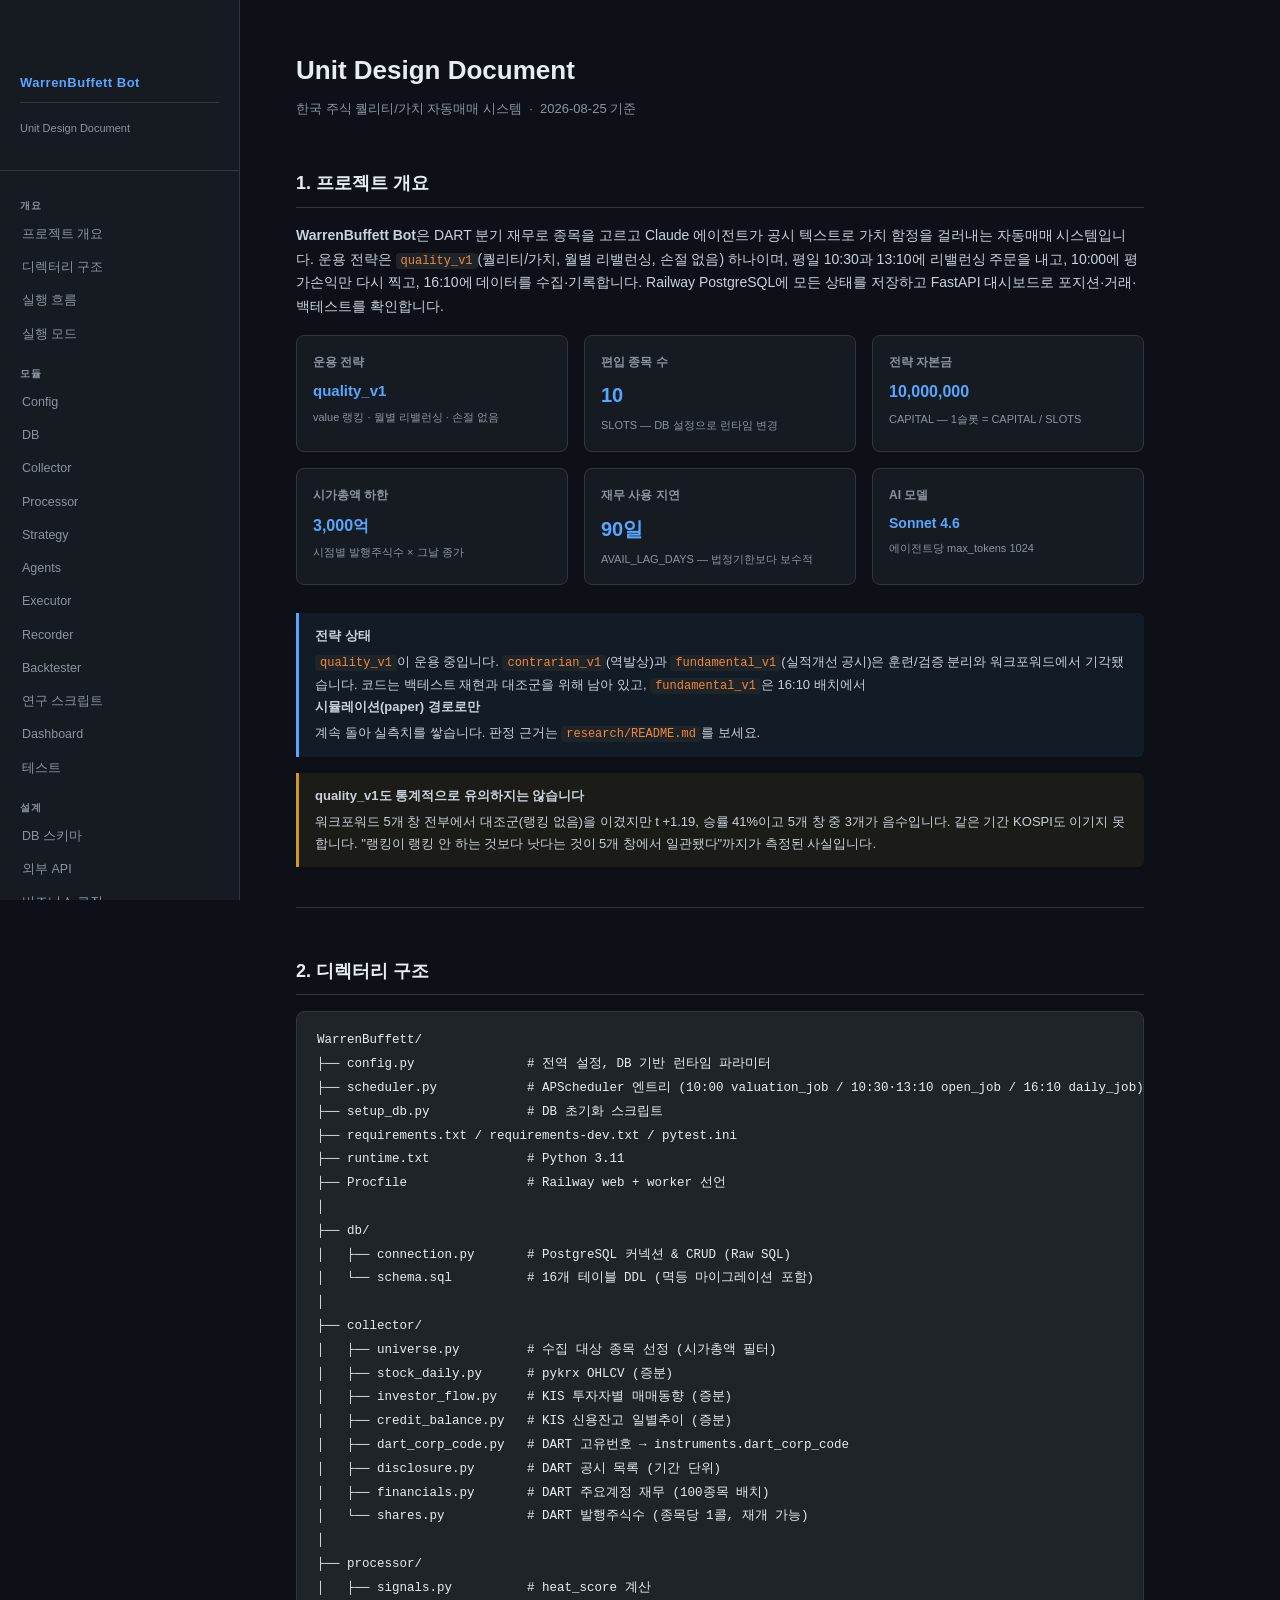
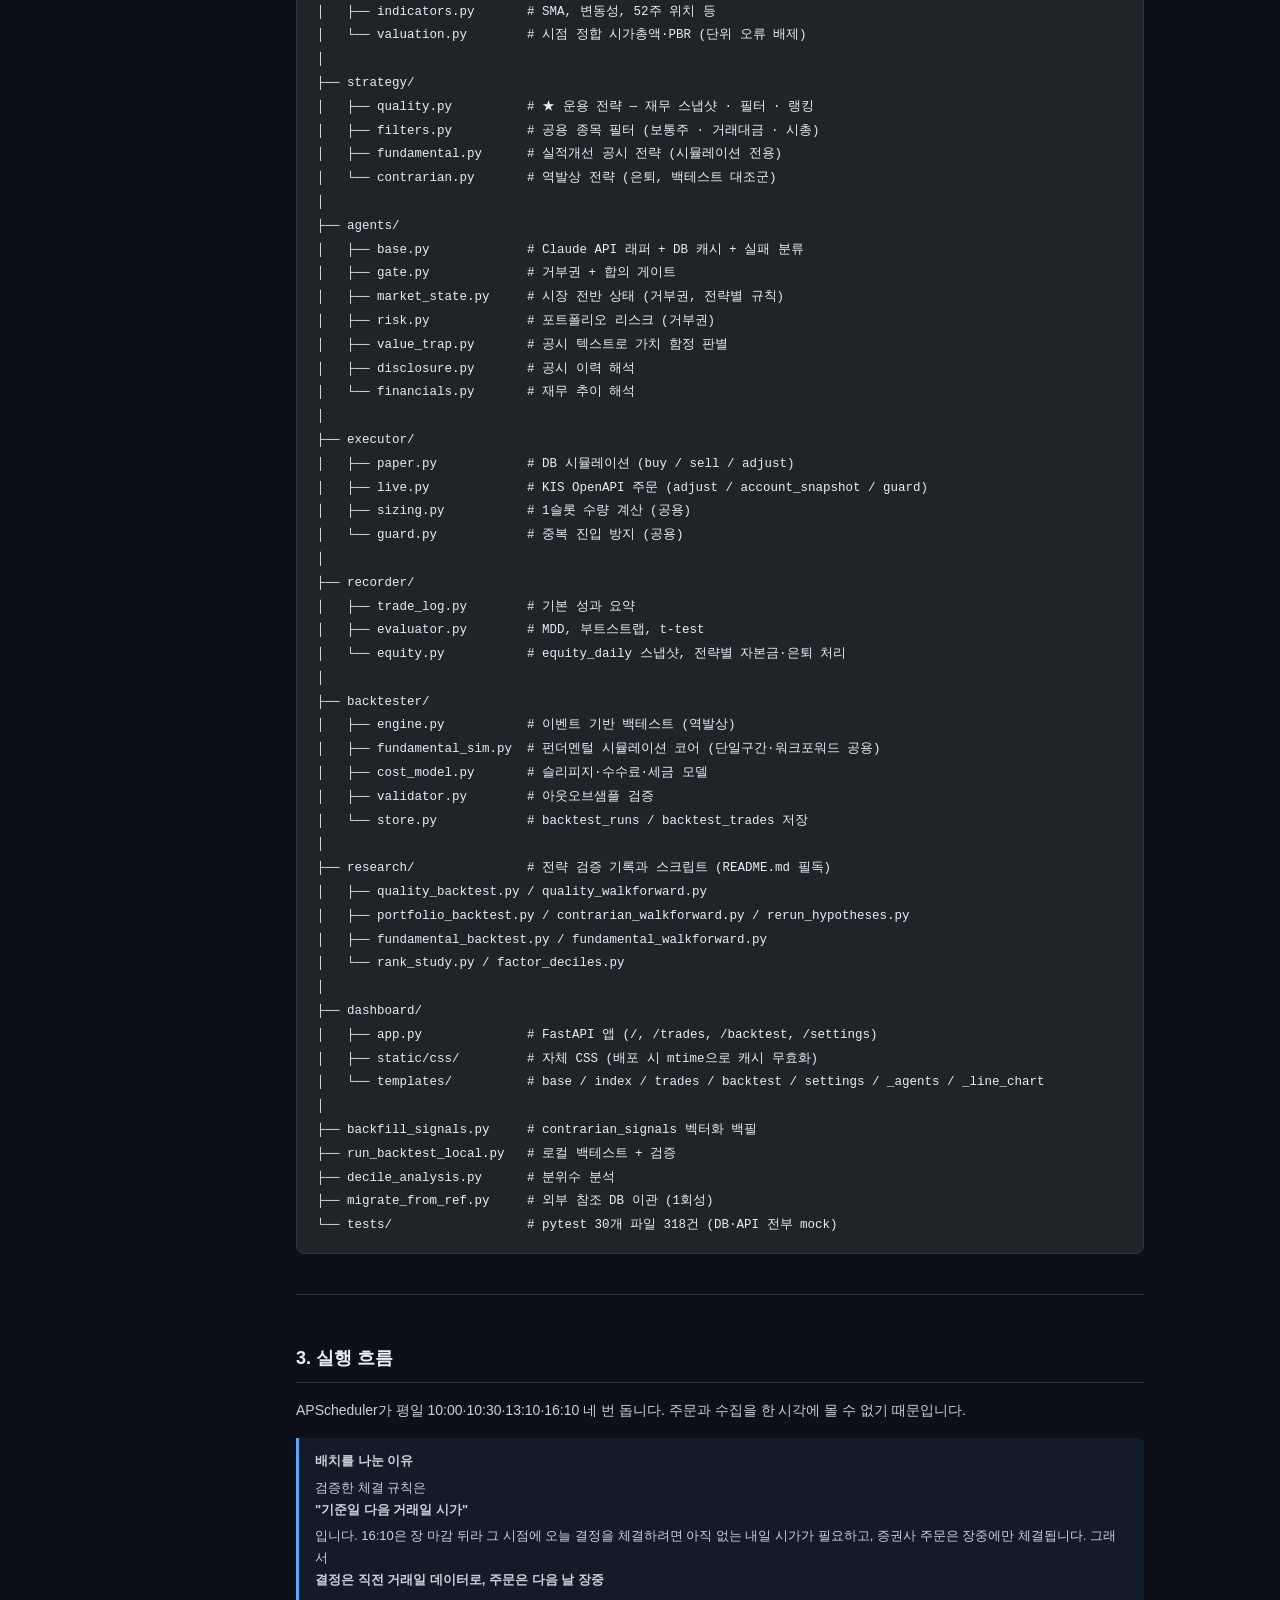
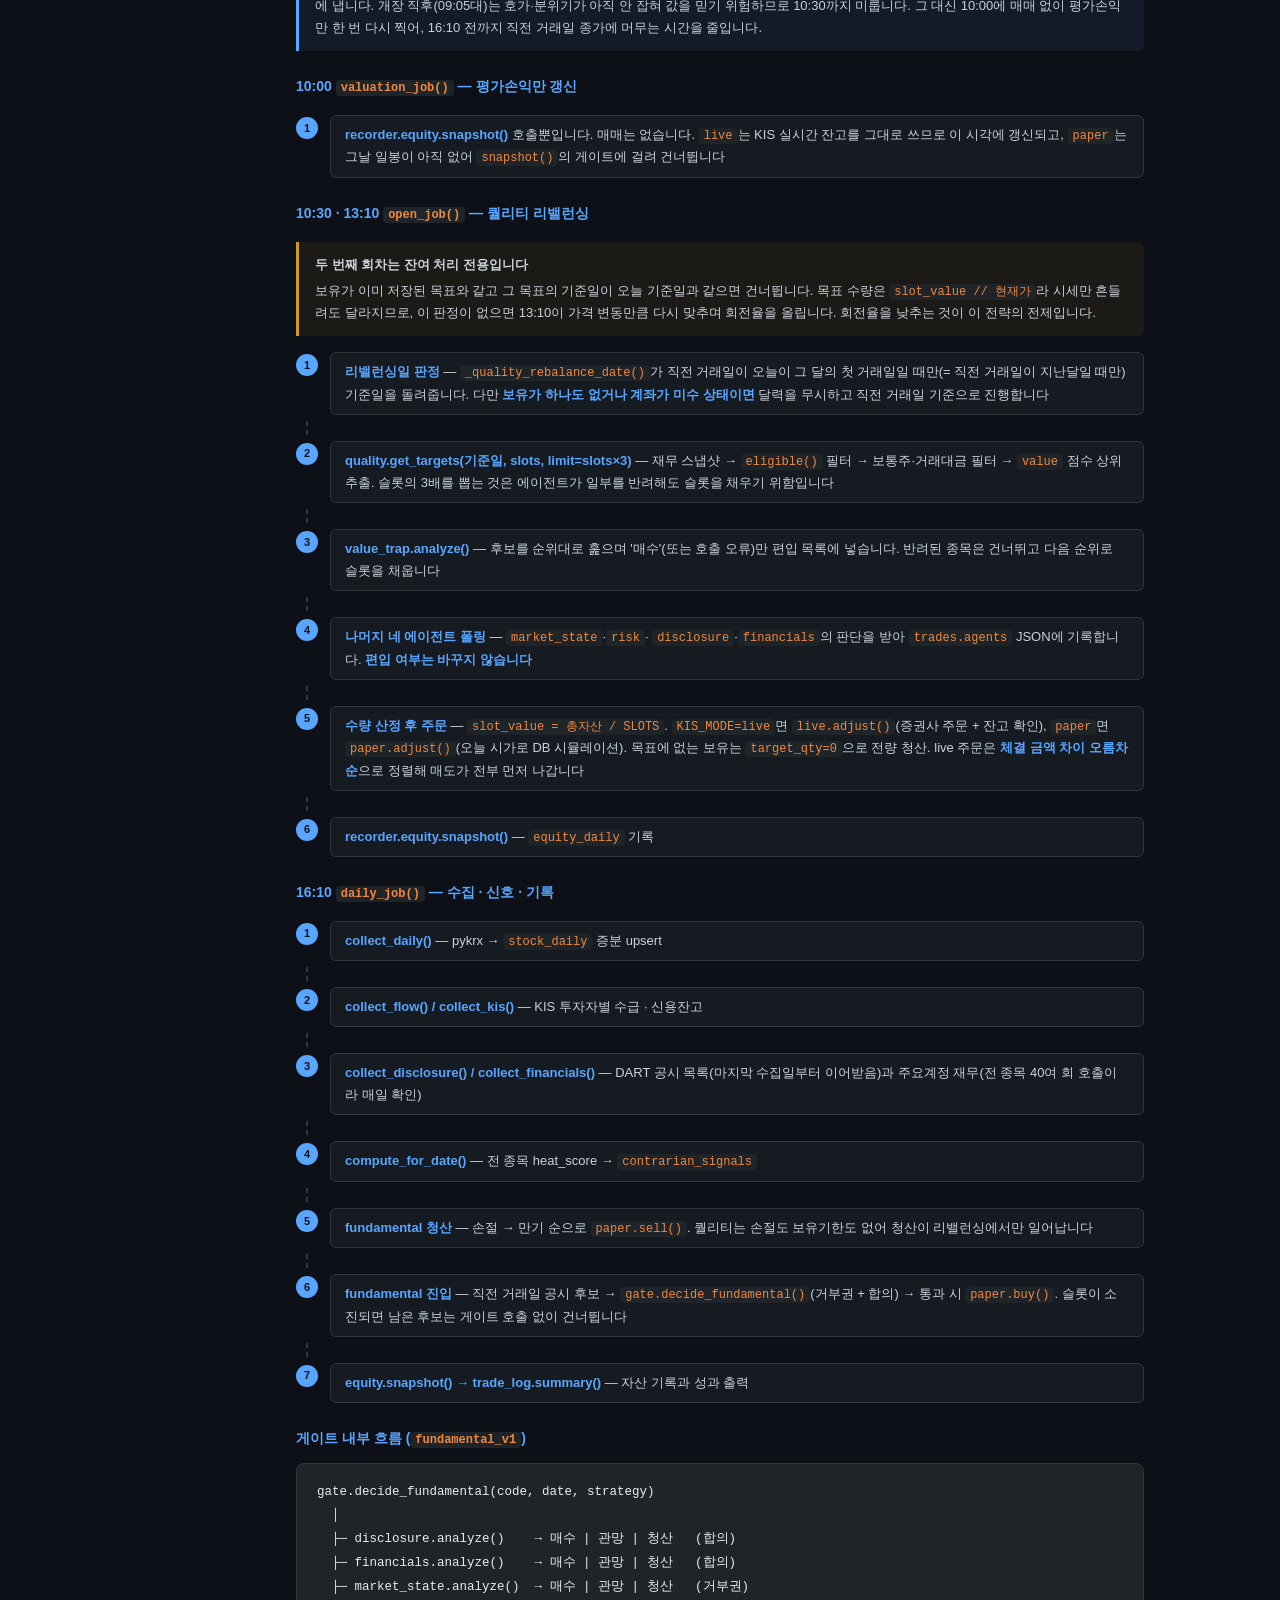
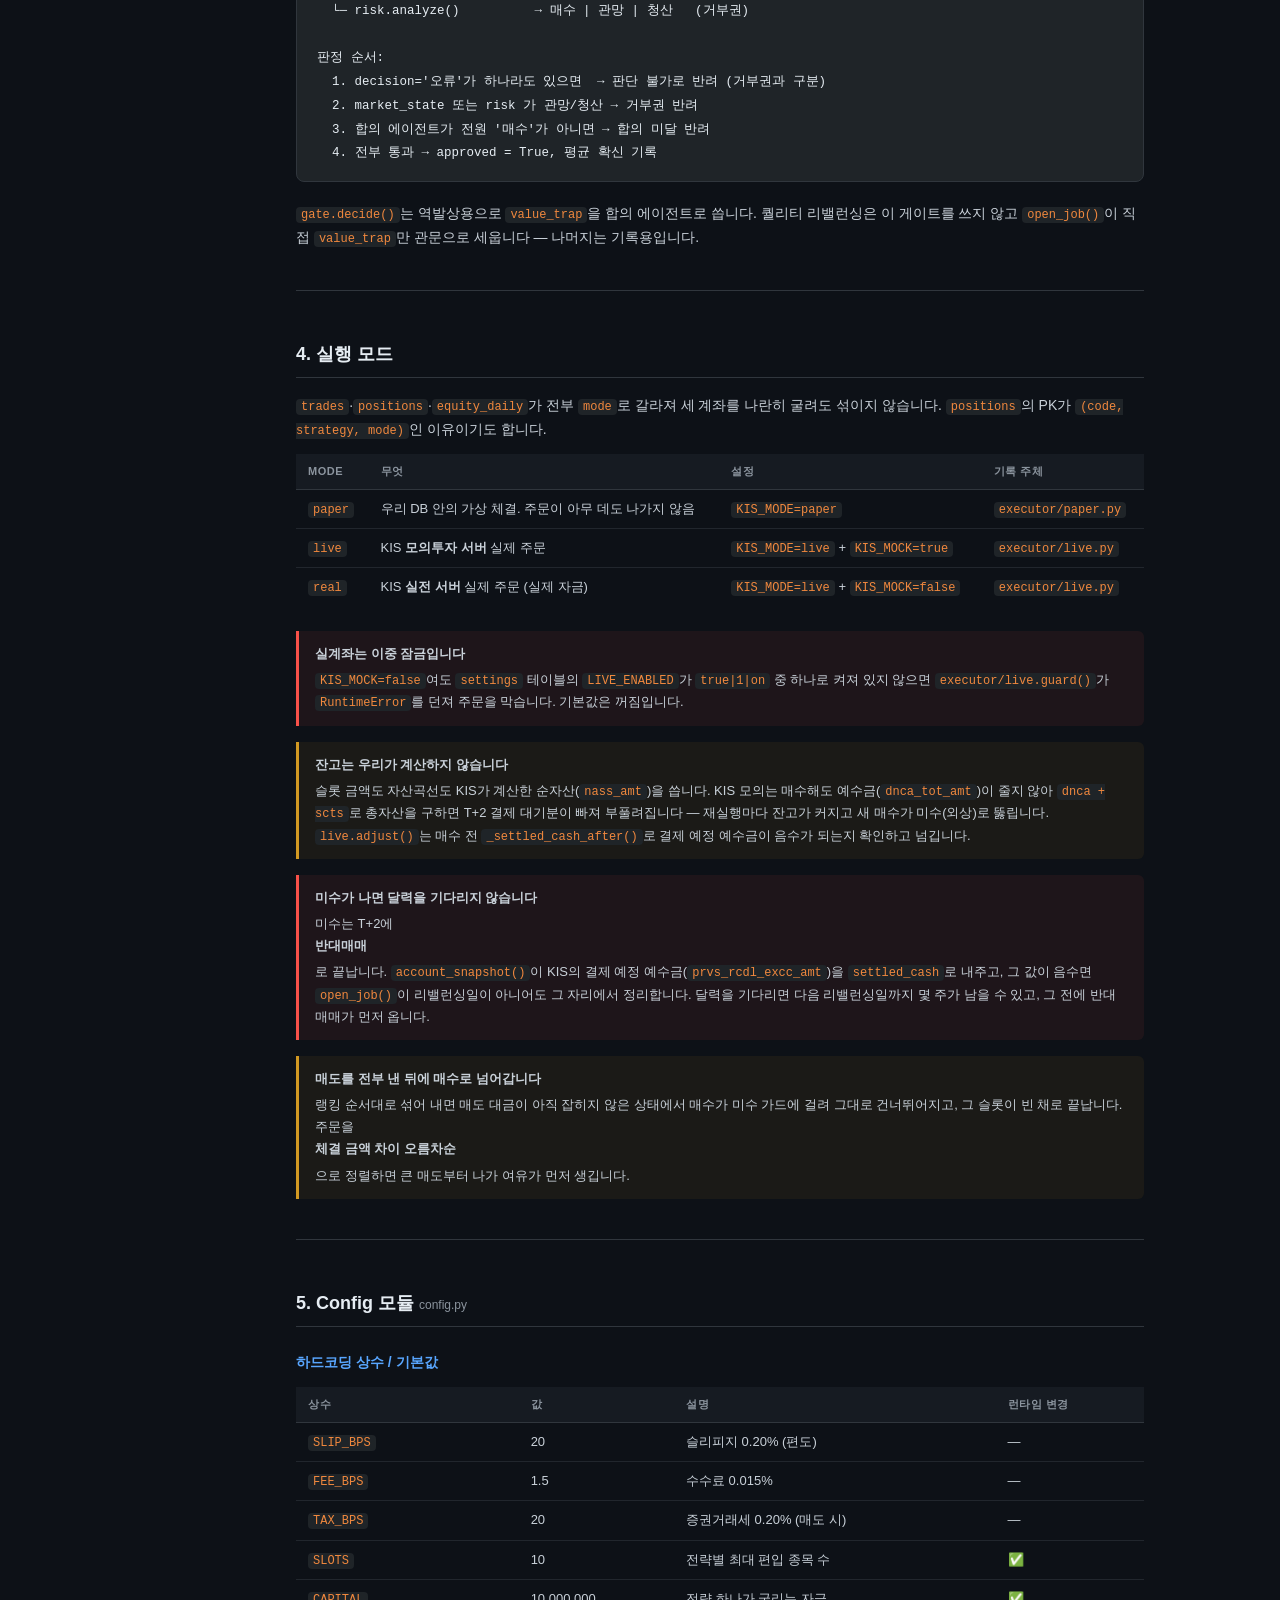
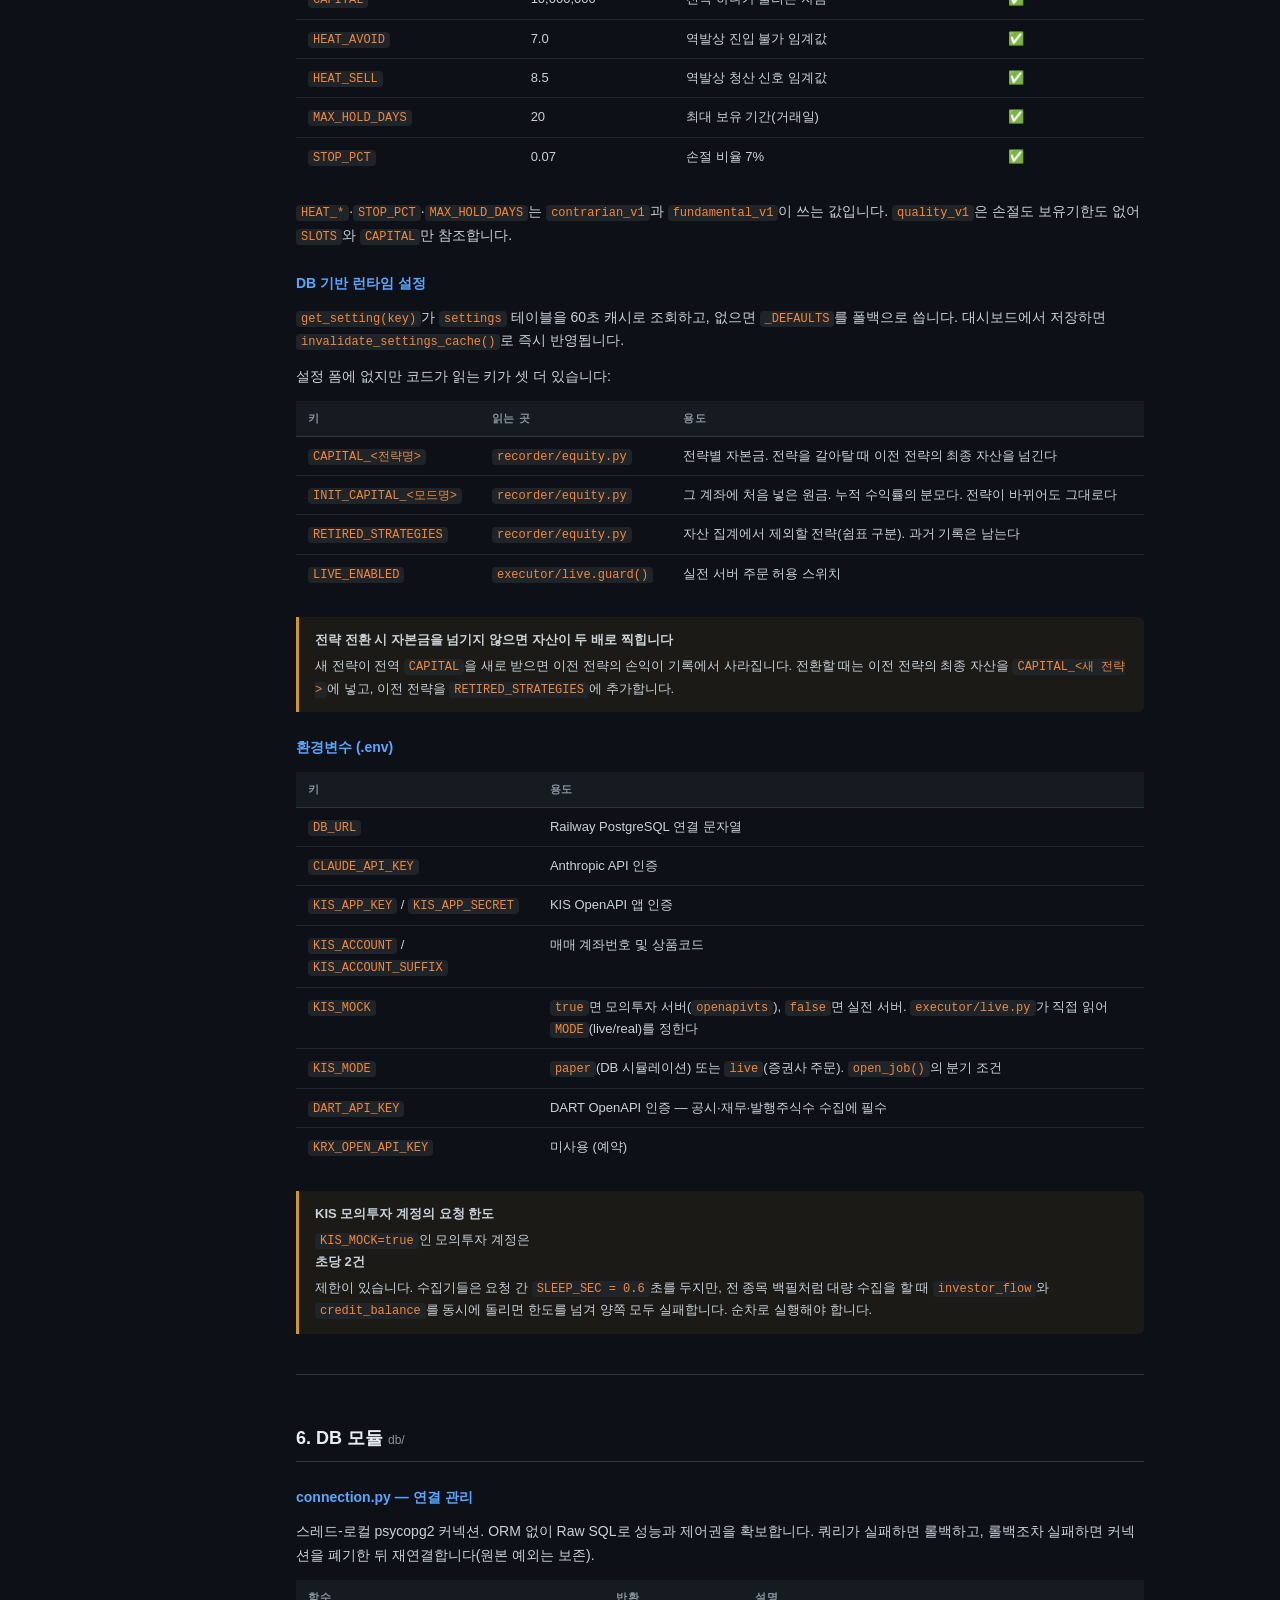
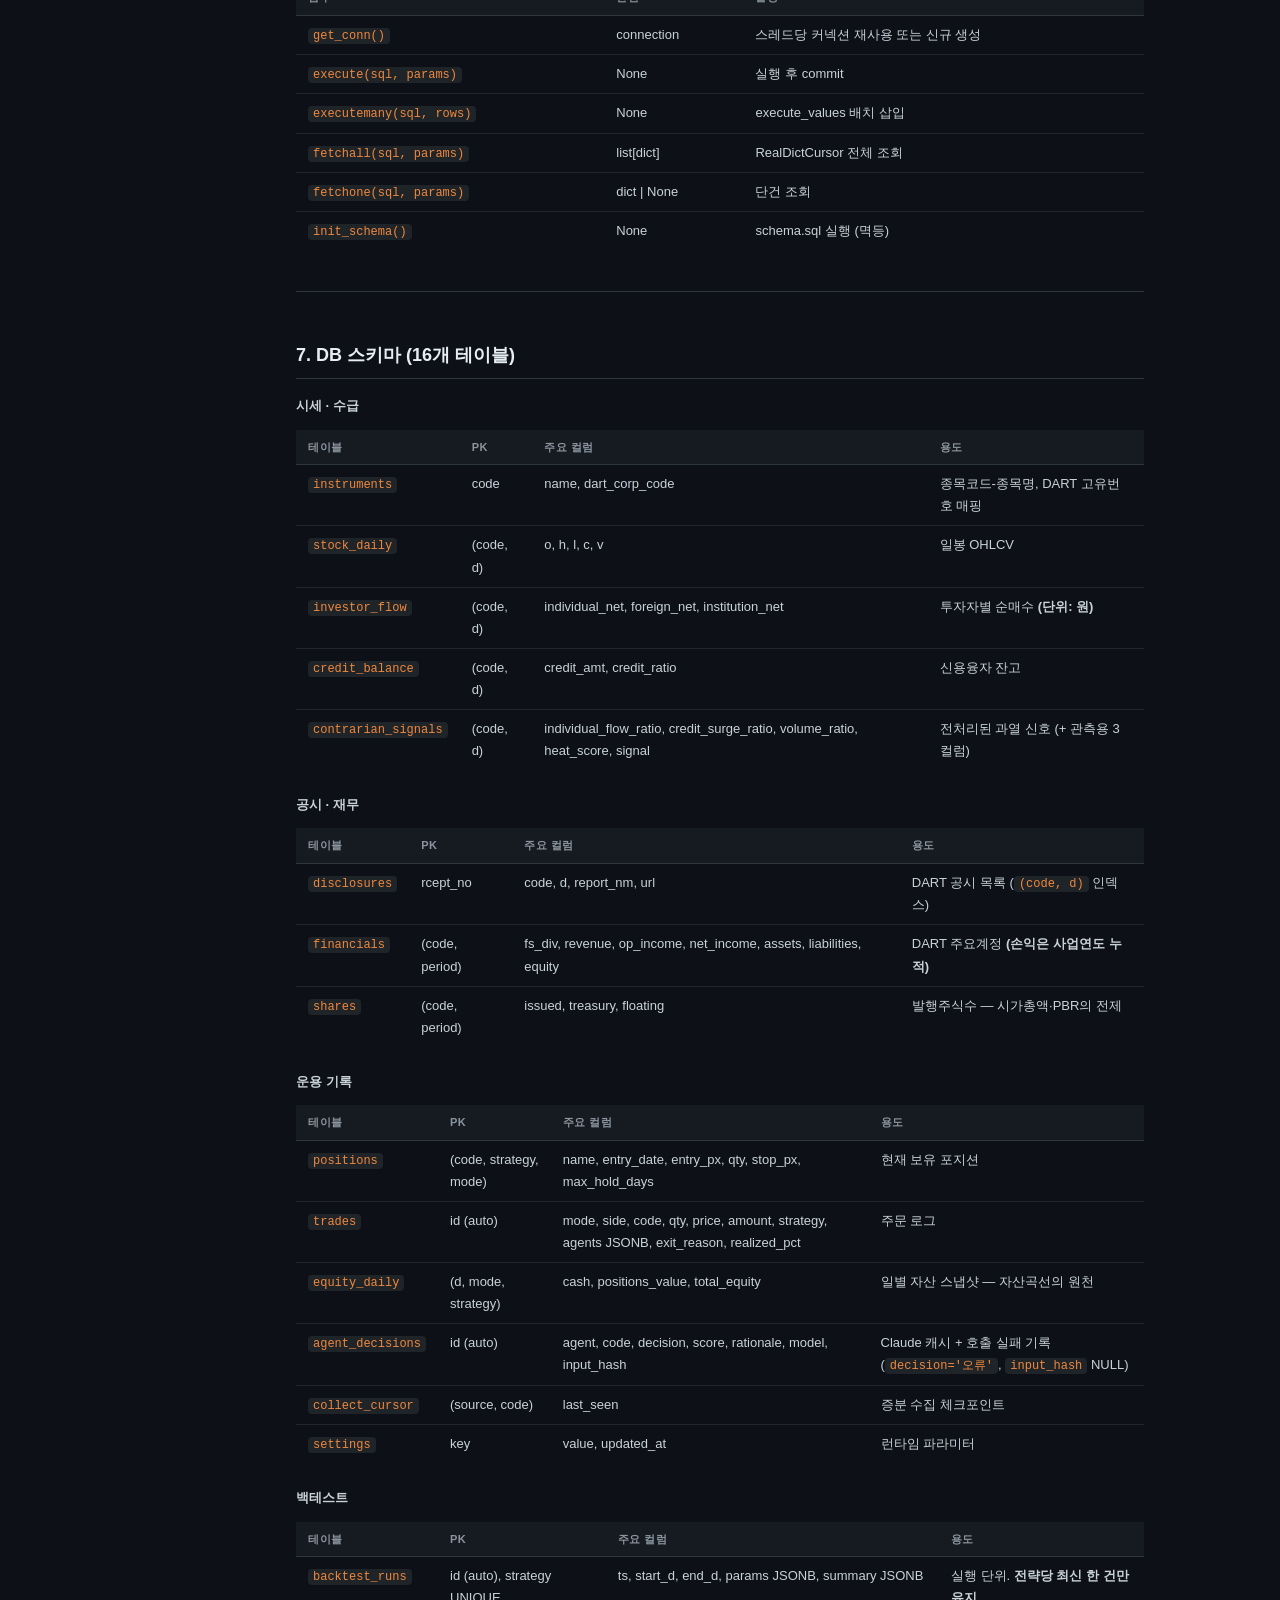
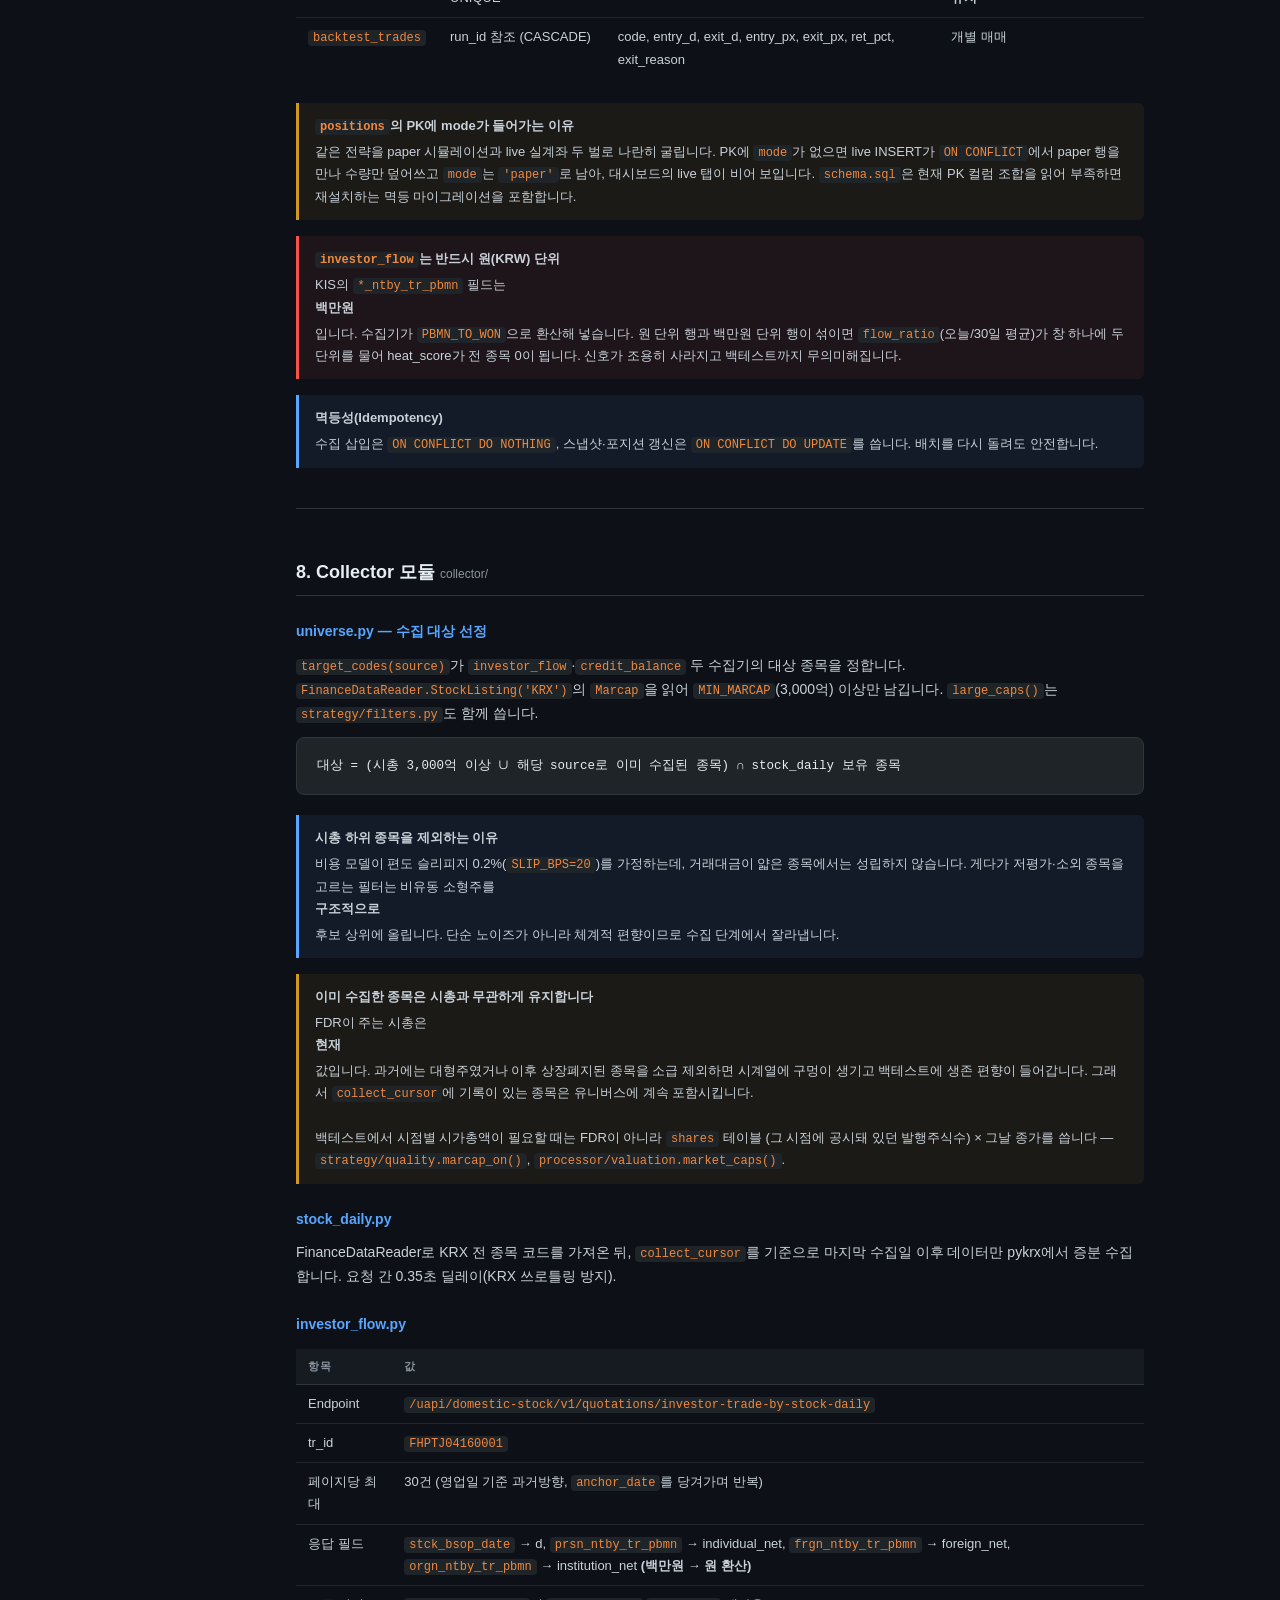
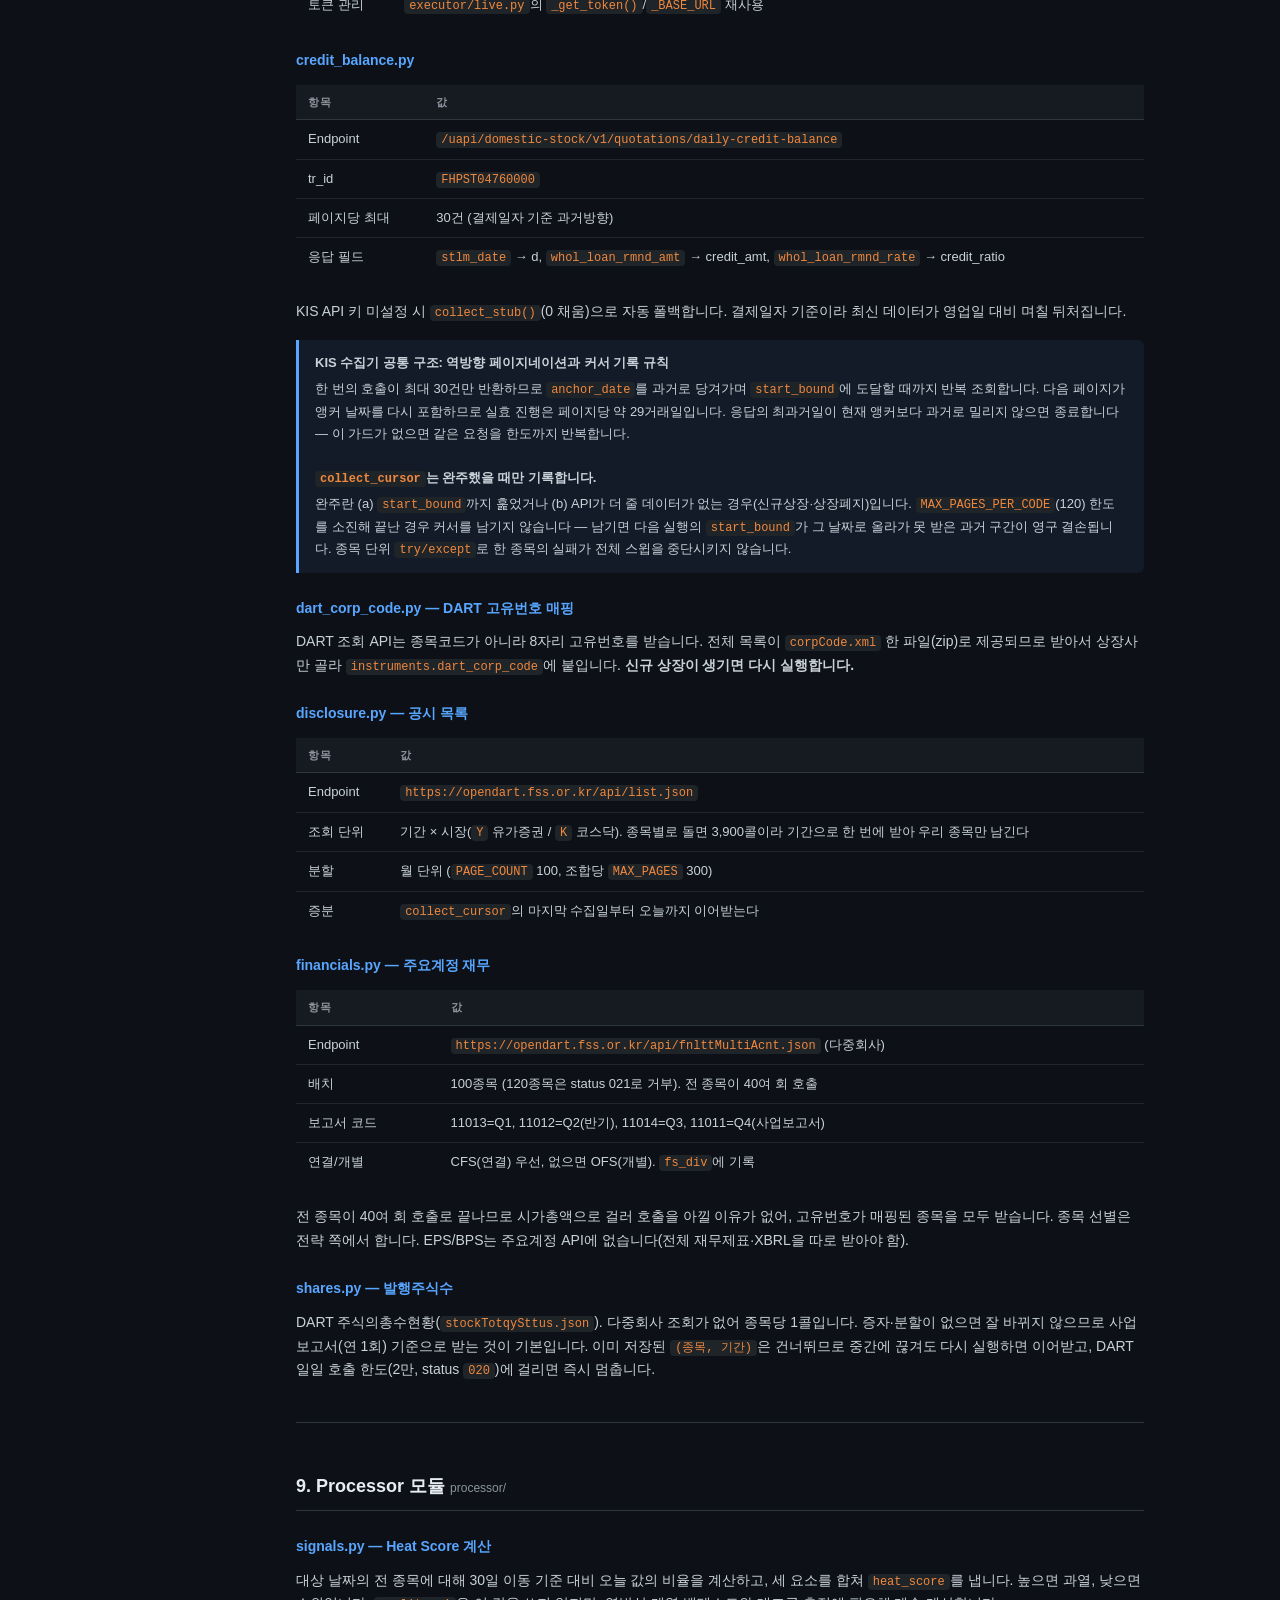
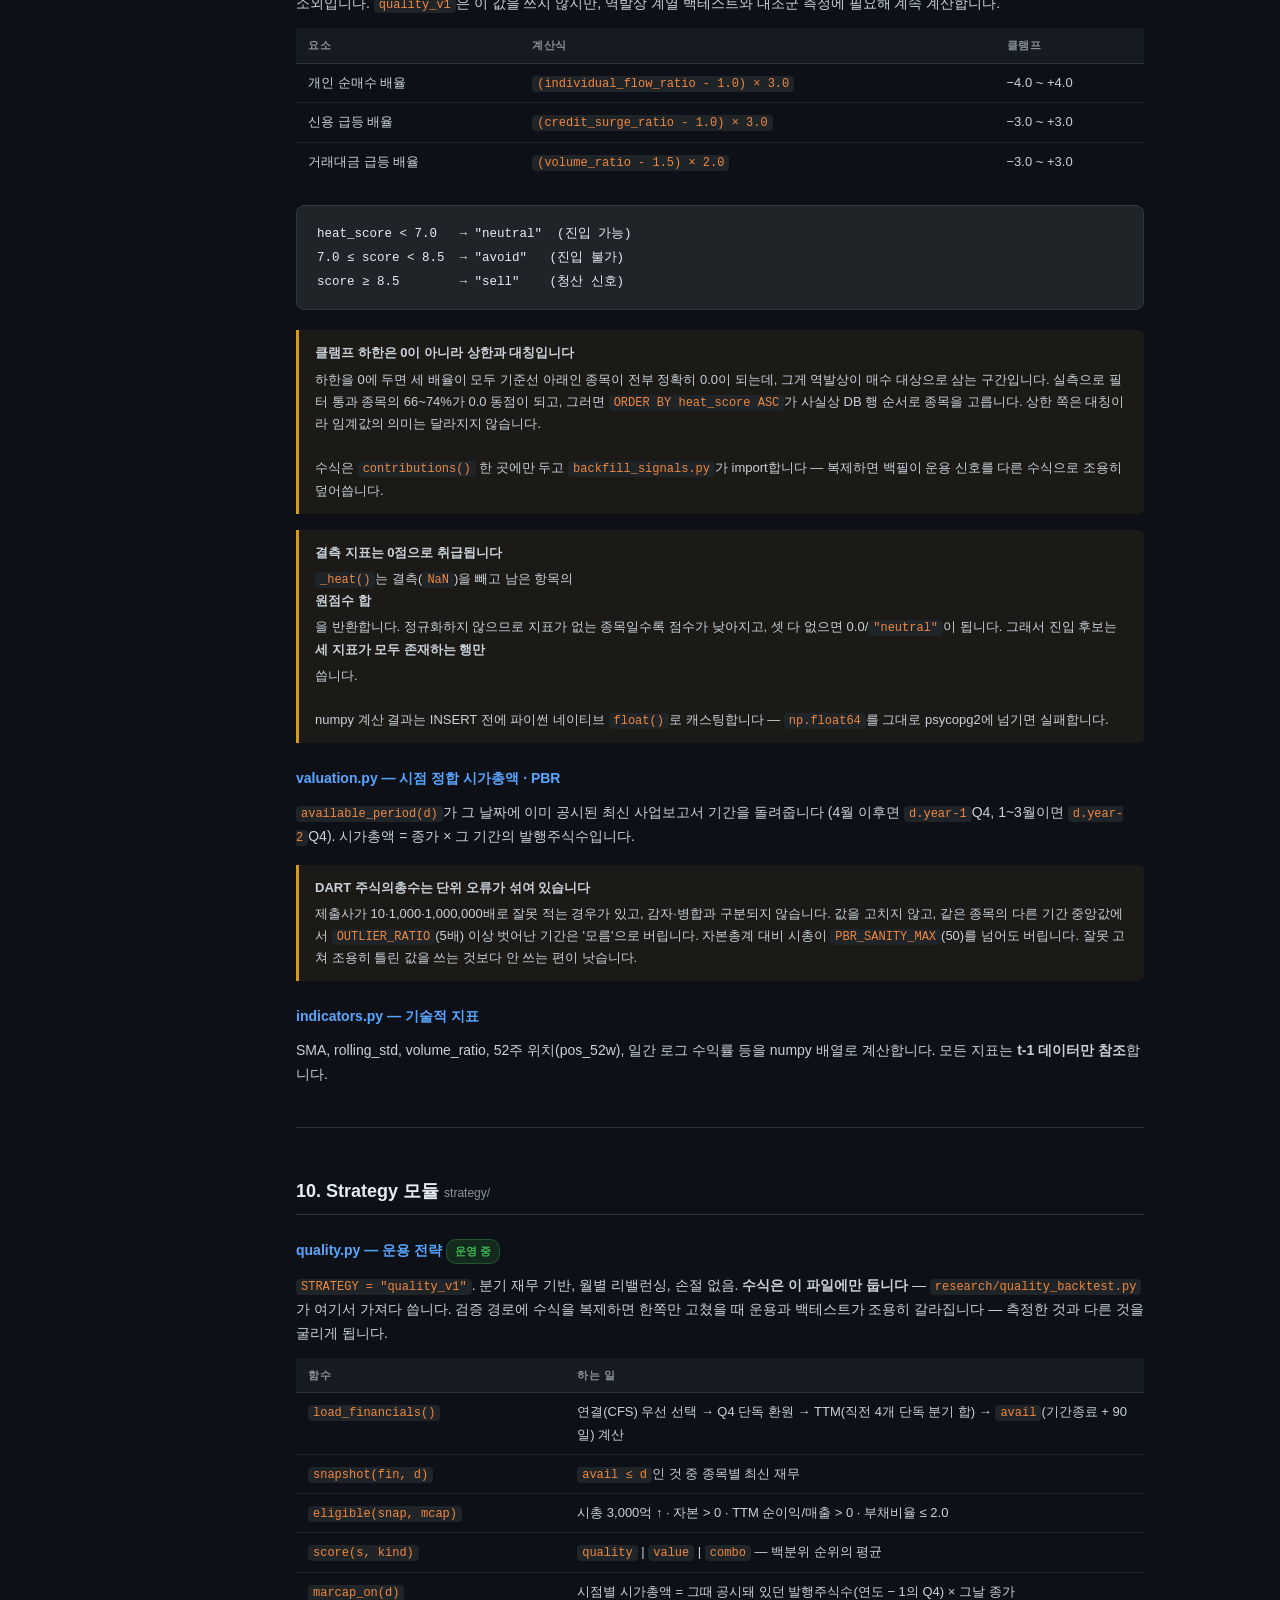
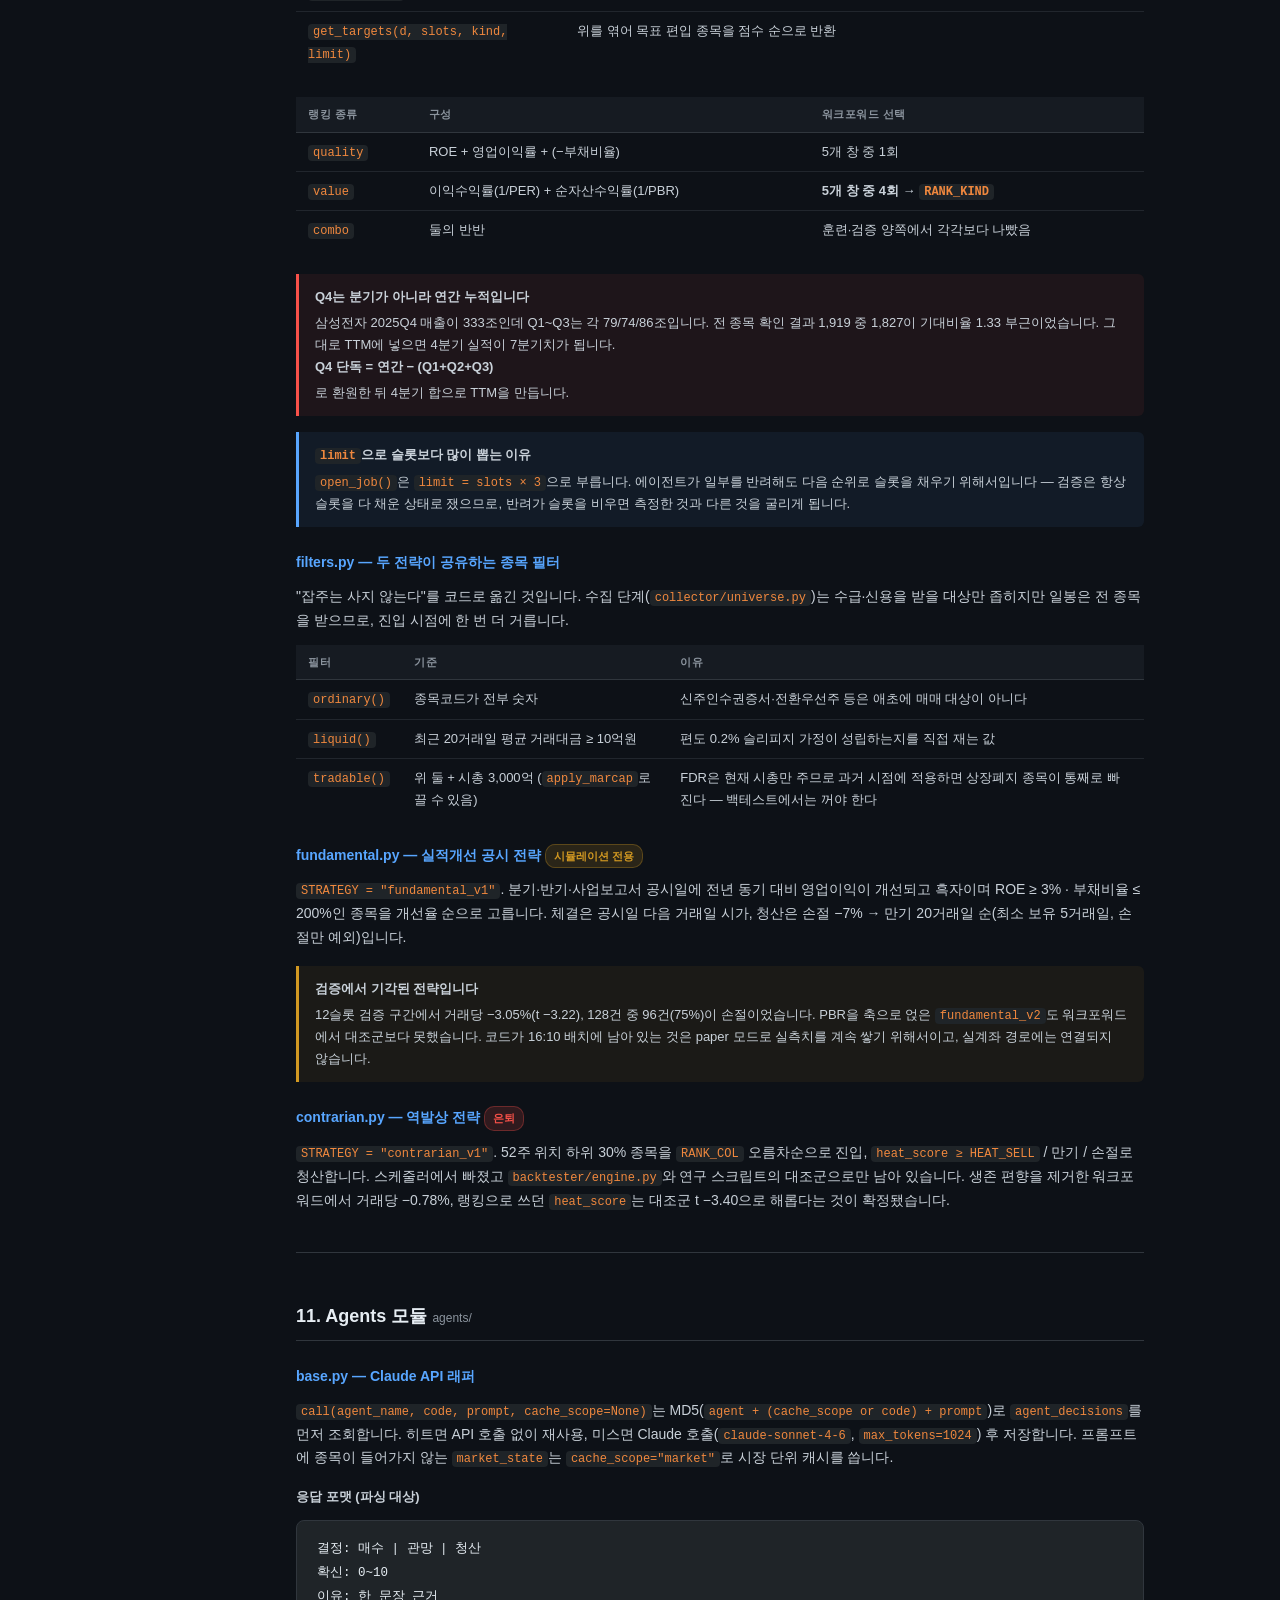
==== commit 11516bda: "Reconcile the ledger on every run, and make the cadence a setting Two changes, both about runs that " ====
--- a/UDD.html
+++ b/UDD.html
@@ -269,7 +269,7 @@
 ├── run_backtest_local.py   # 로컬 백테스트 + 검증
 ├── decile_analysis.py      # 분위수 분석
 ├── migrate_from_ref.py     # 외부 참조 DB 이관 (1회성)
-└── tests/                  # pytest 30개 파일 315건 (DB·API 전부 mock)</code></pre>
+└── tests/                  # pytest 30개 파일 318건 (DB·API 전부 mock)</code></pre>
   </section>
 
   <hr class="divider" />
@@ -1220,7 +1220,7 @@
 
     <p>DB(<code>db.connection</code>) · Claude API · KIS API · DART API를 전부 mock으로 격리한 순수
     단위 테스트입니다. 실제 네트워크·DB 연결 없이 수 초 내 완료되므로 백필이나 스케줄러가 도는
-    중에도 안전하게 실행할 수 있습니다. <strong>30개 파일 315건.</strong></p>
+    중에도 안전하게 실행할 수 있습니다. <strong>30개 파일 318건.</strong></p>
 
     <pre><code>pip install -r requirements-dev.txt
 pytest tests/ -v</code></pre>
@@ -1428,7 +1428,7 @@
       <tr><td>백테스터 · 결과 저장</td><td>backtester/*.py</td><td><span class="status-prod">운영 중</span></td></tr>
       <tr><td>연구 스크립트</td><td>research/*.py</td><td><span class="status-prod">운영 중</span></td></tr>
       <tr><td>웹 대시보드</td><td>dashboard/app.py</td><td><span class="status-prod">운영 중</span></td></tr>
-      <tr><td>단위 테스트</td><td>tests/ (315건)</td><td><span class="status-prod">운영 중</span></td></tr>
+      <tr><td>단위 테스트</td><td>tests/ (318건)</td><td><span class="status-prod">운영 중</span></td></tr>
     </table>
   </section>
 
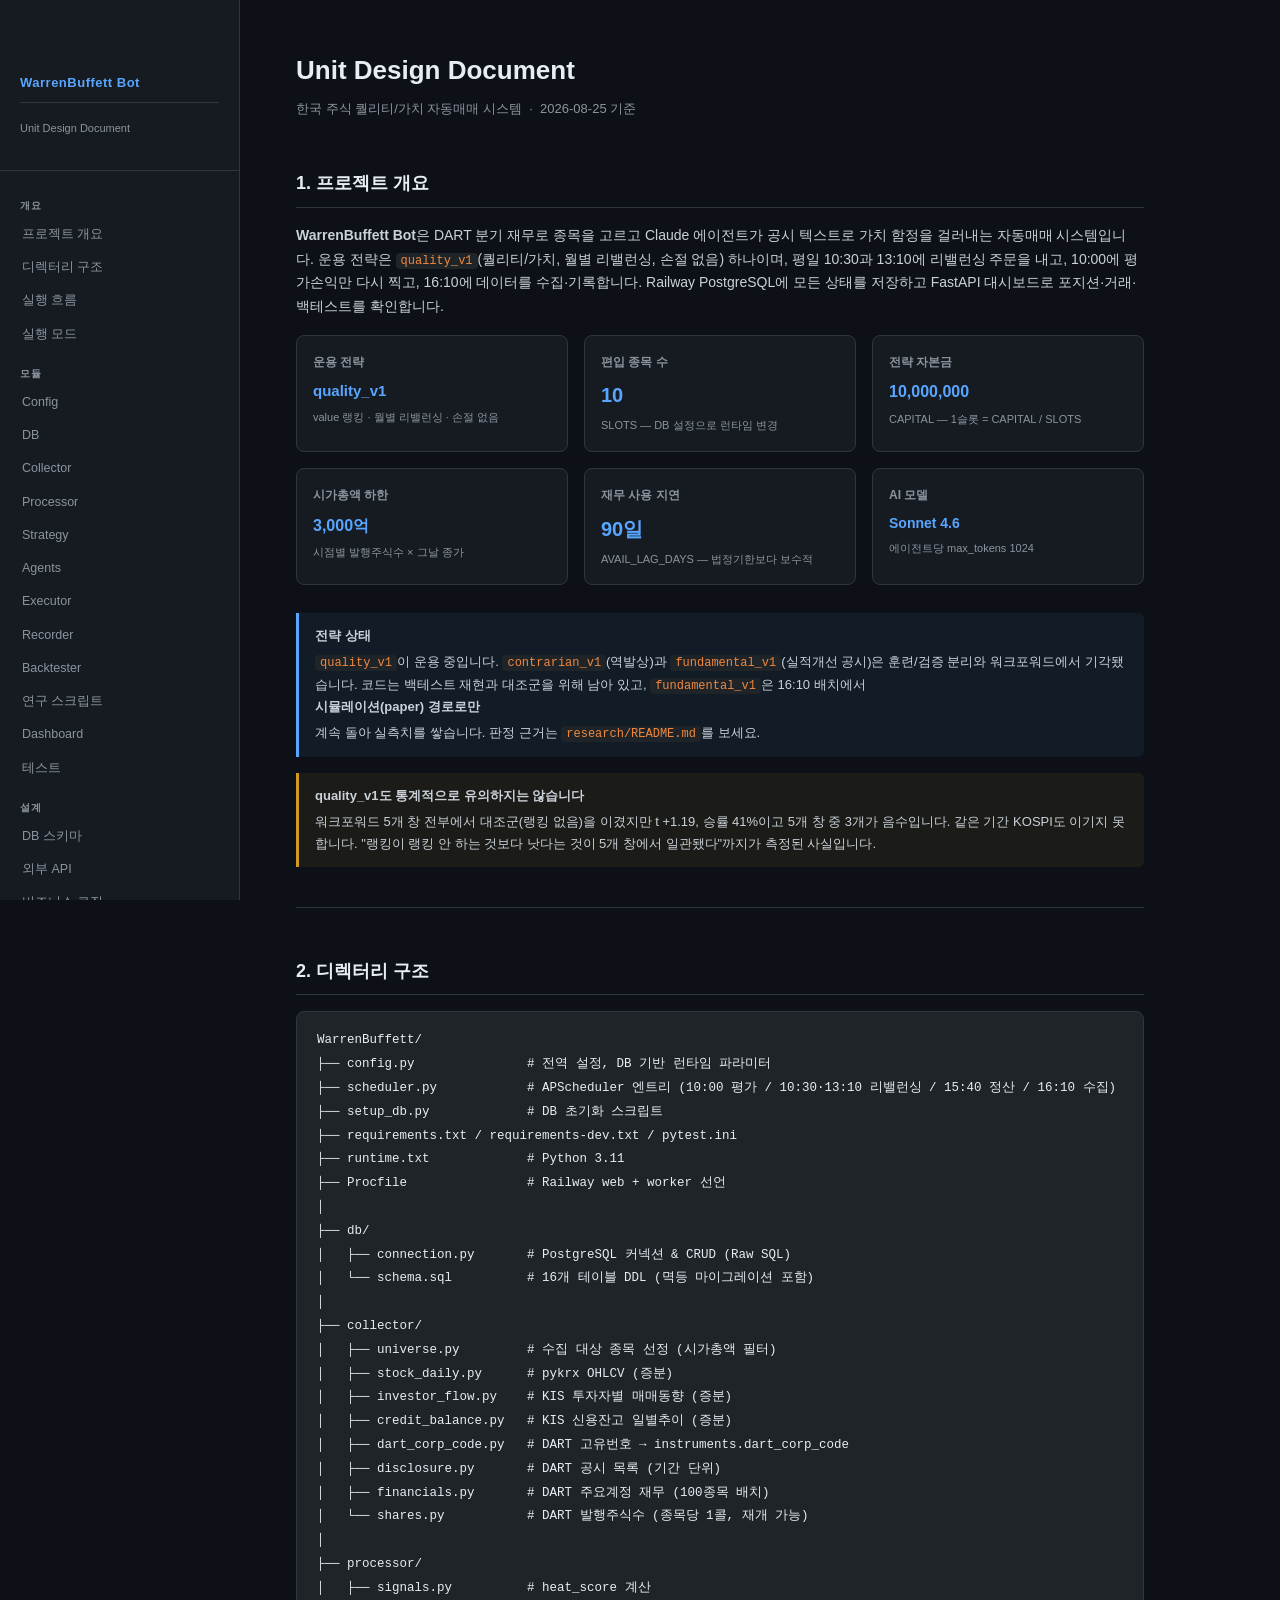
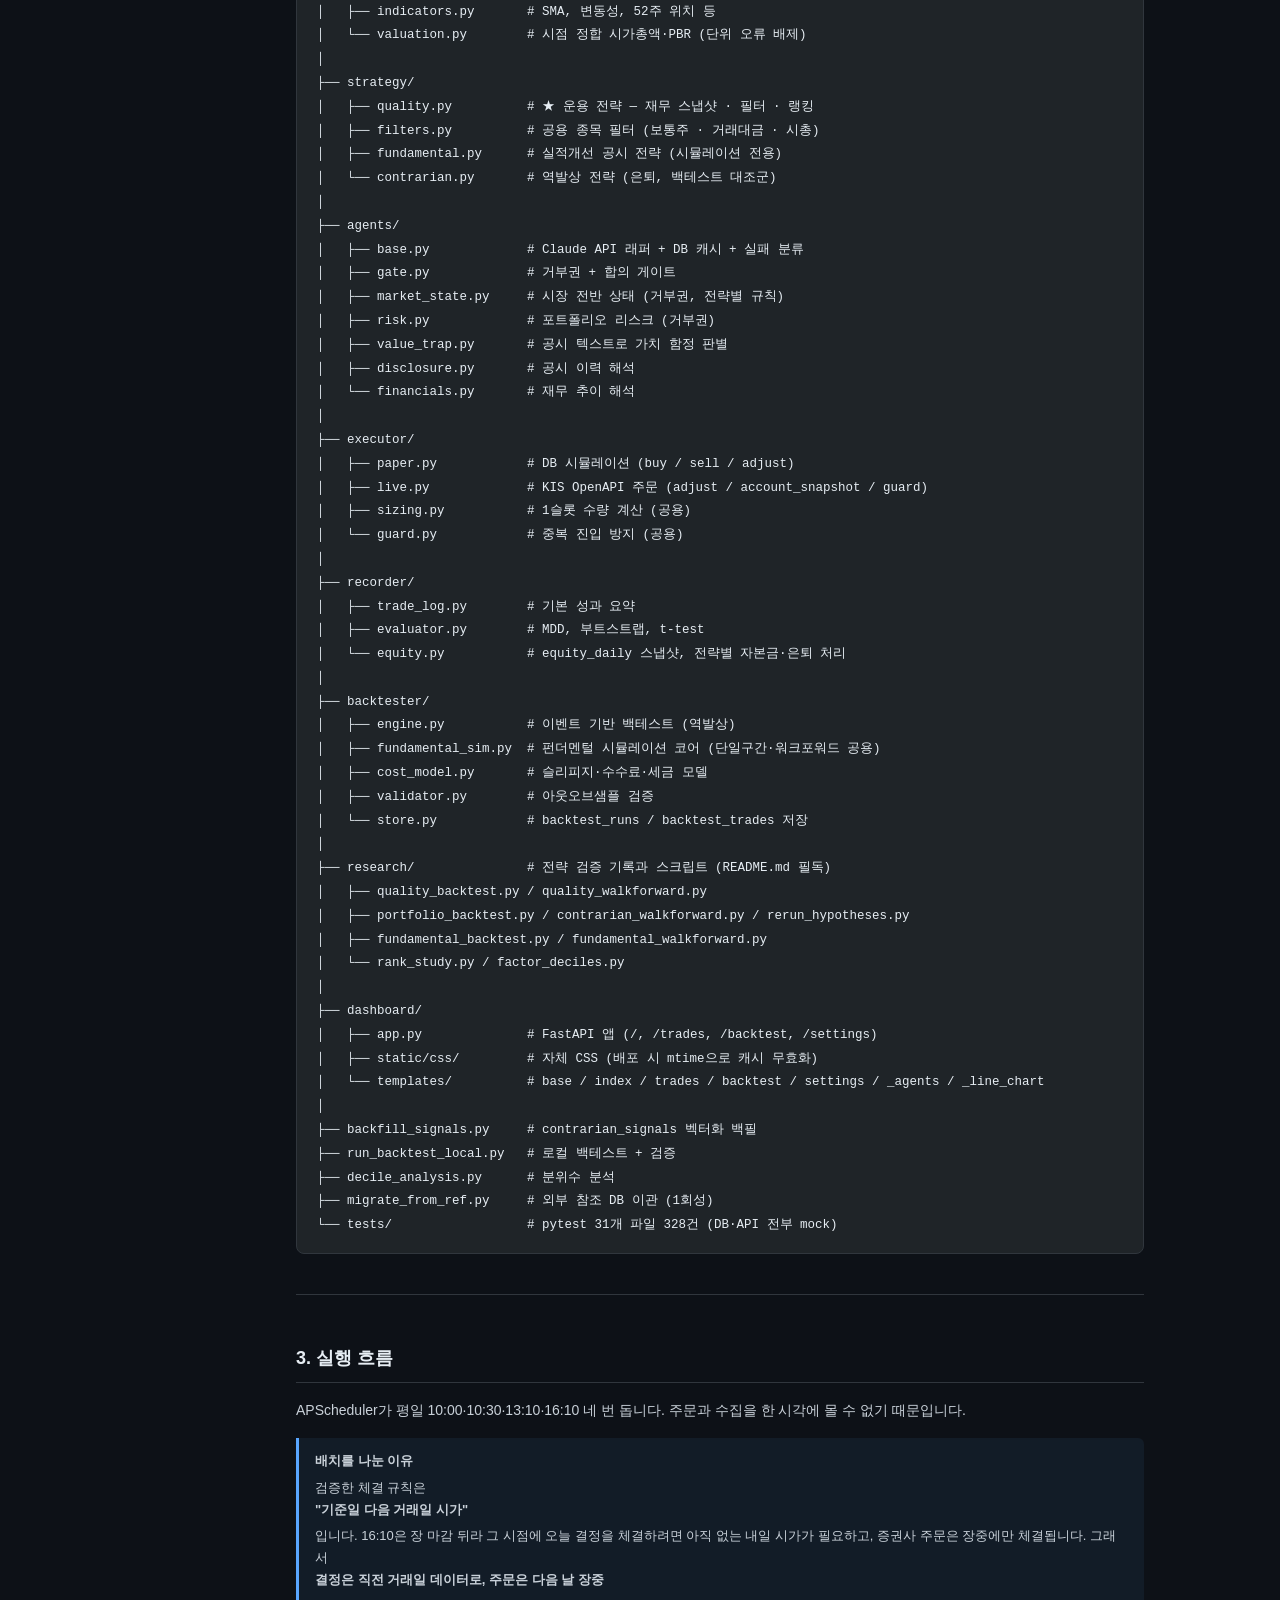
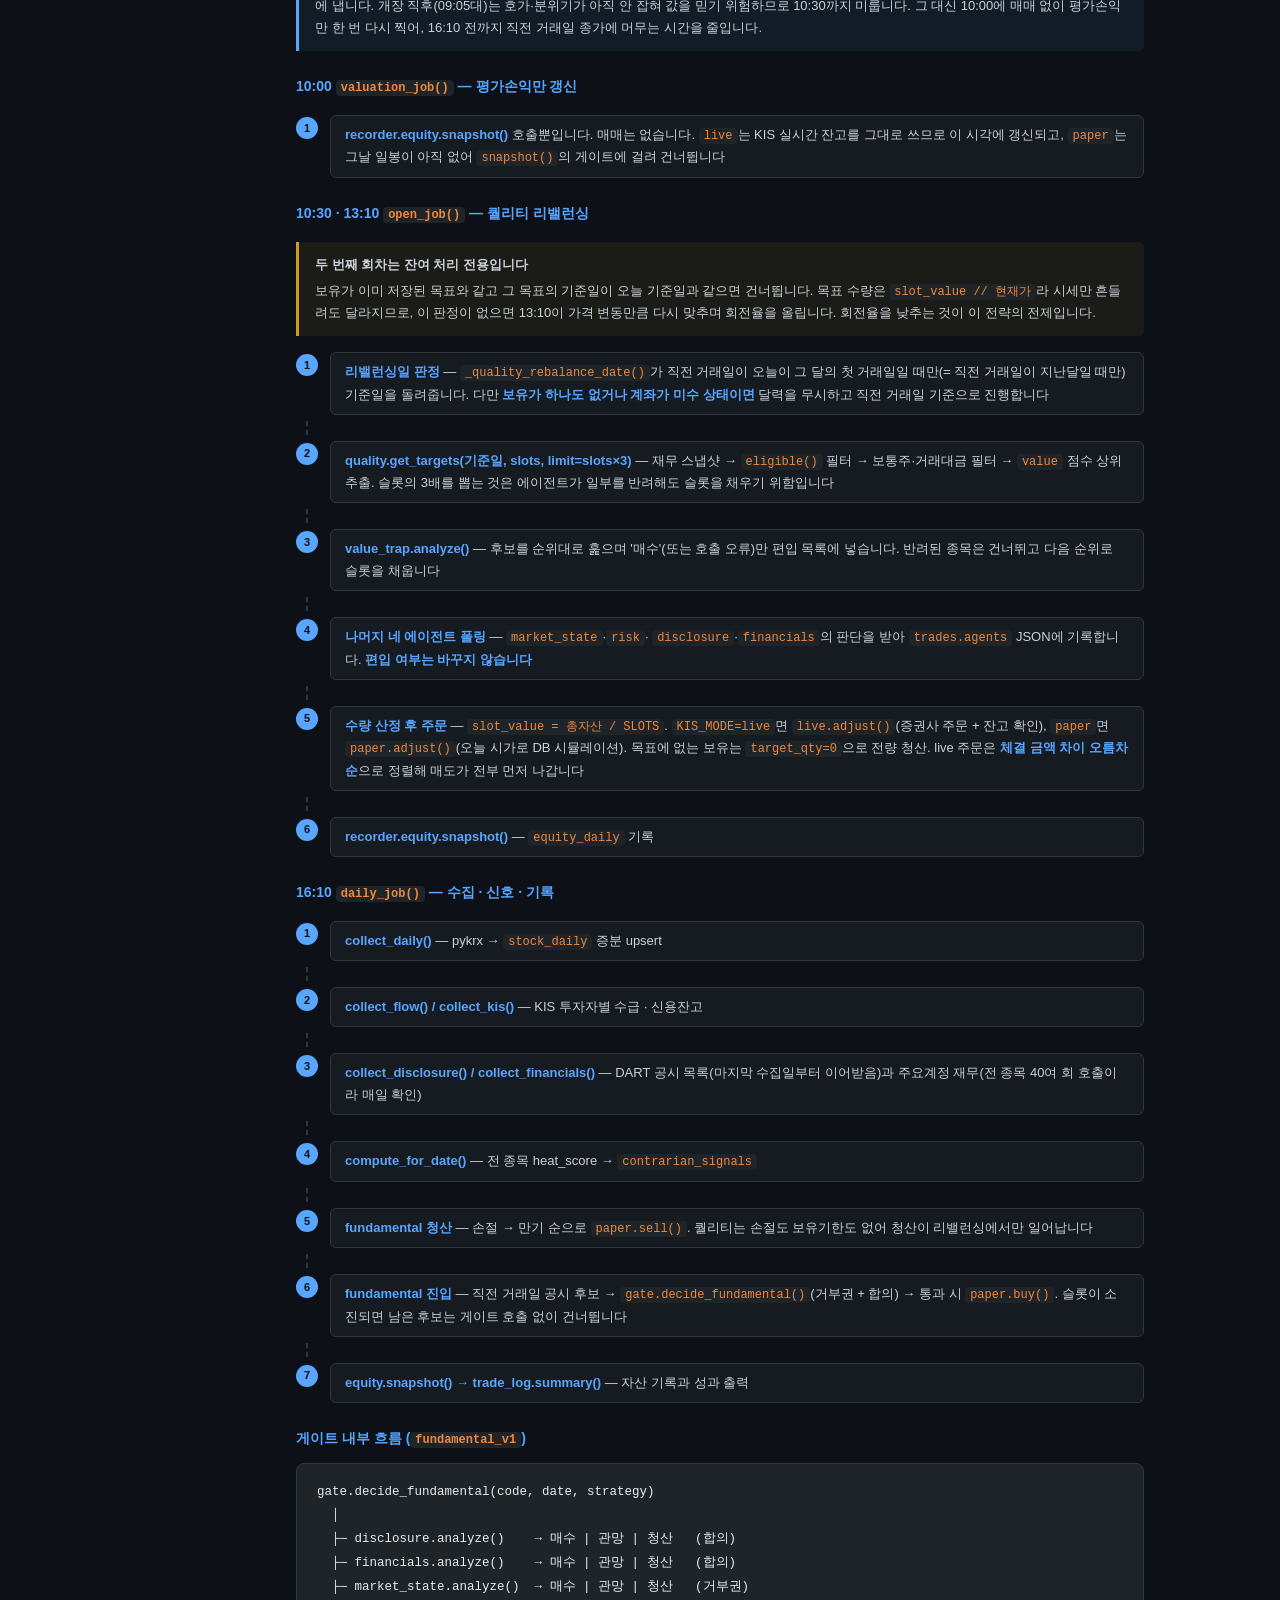
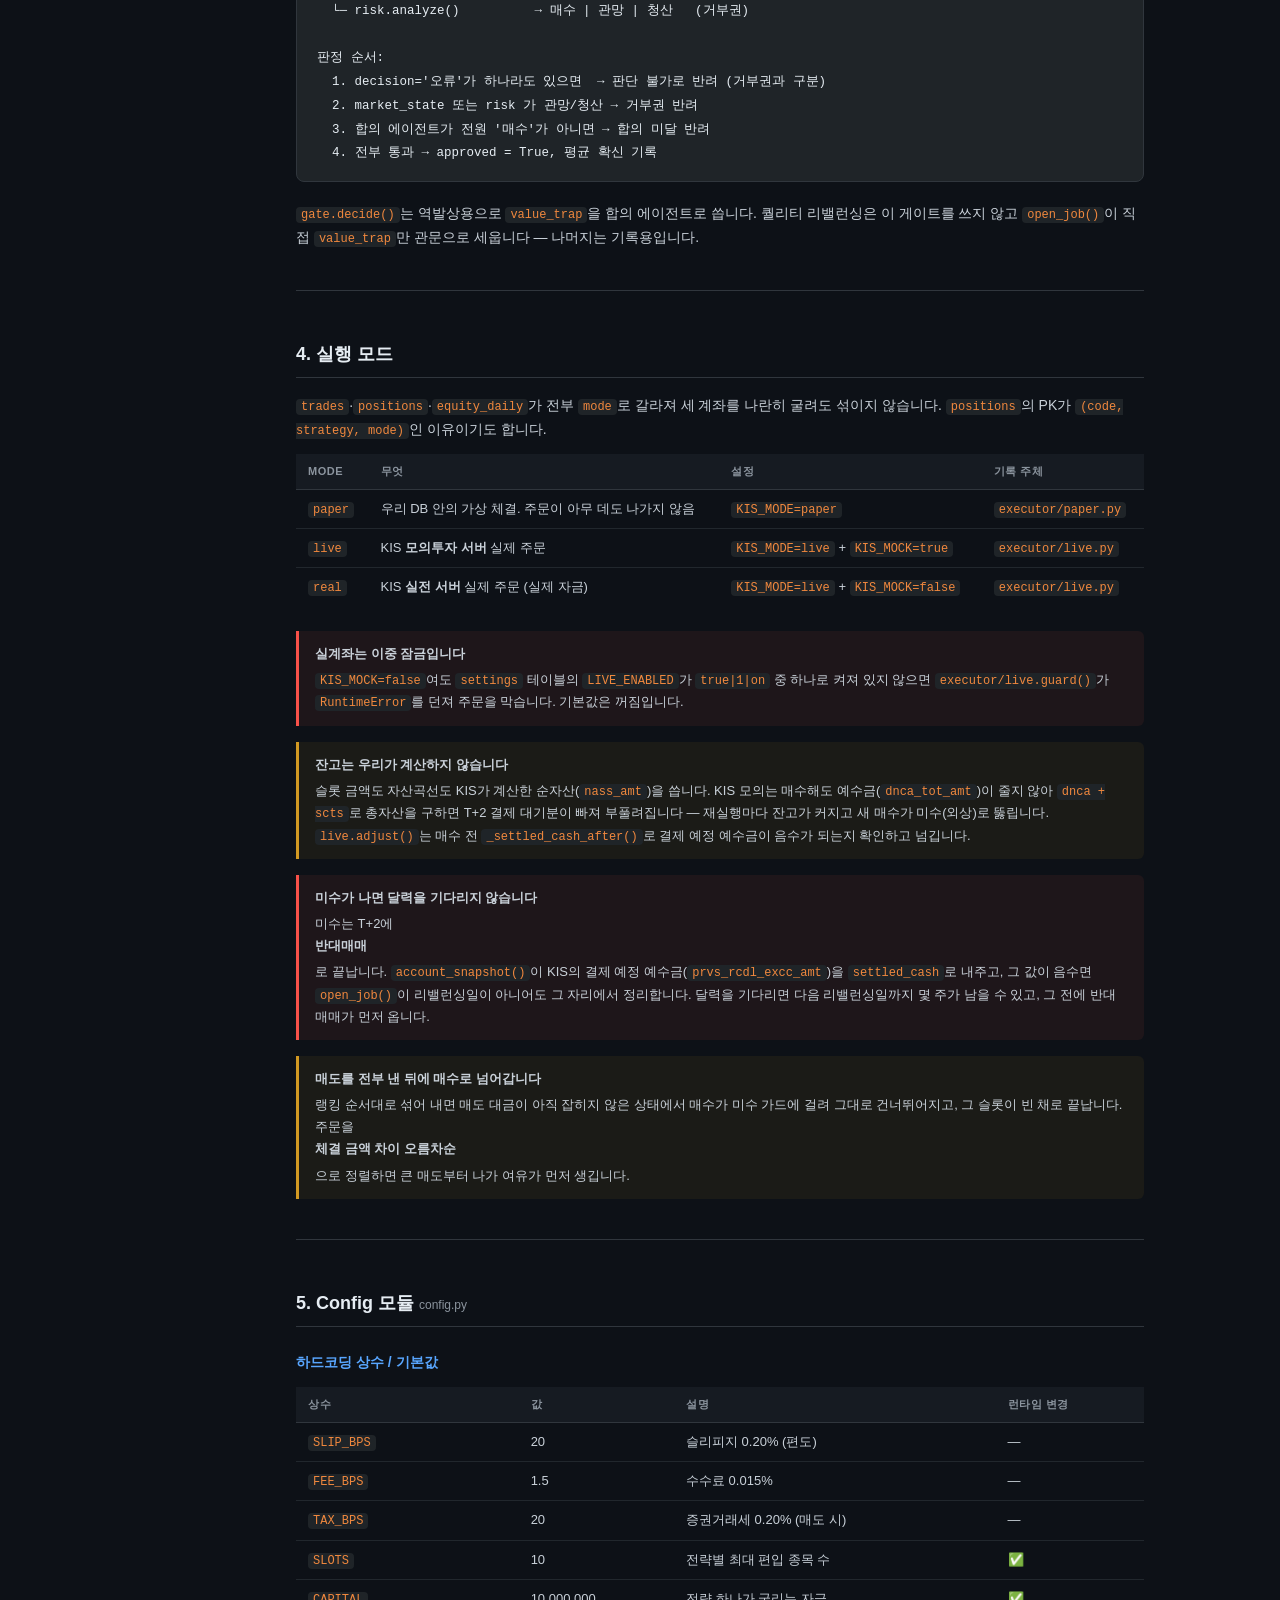
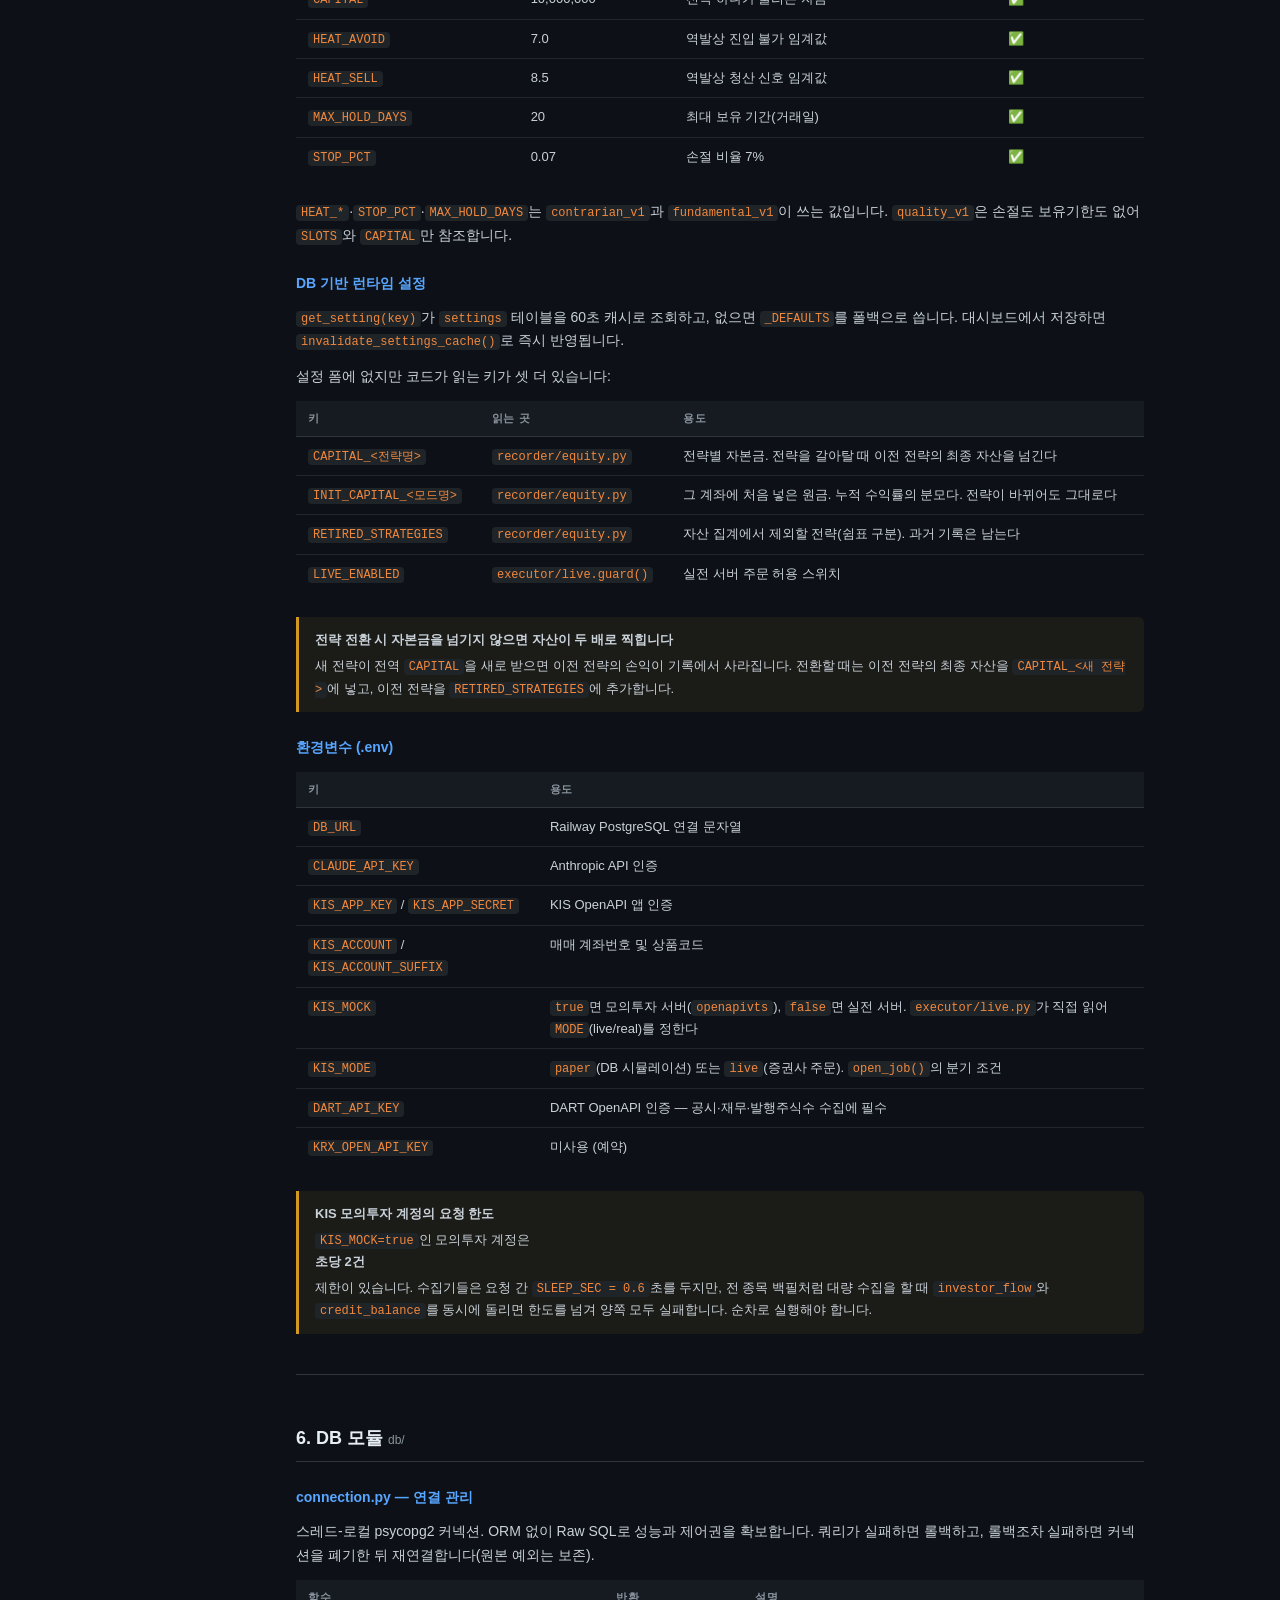
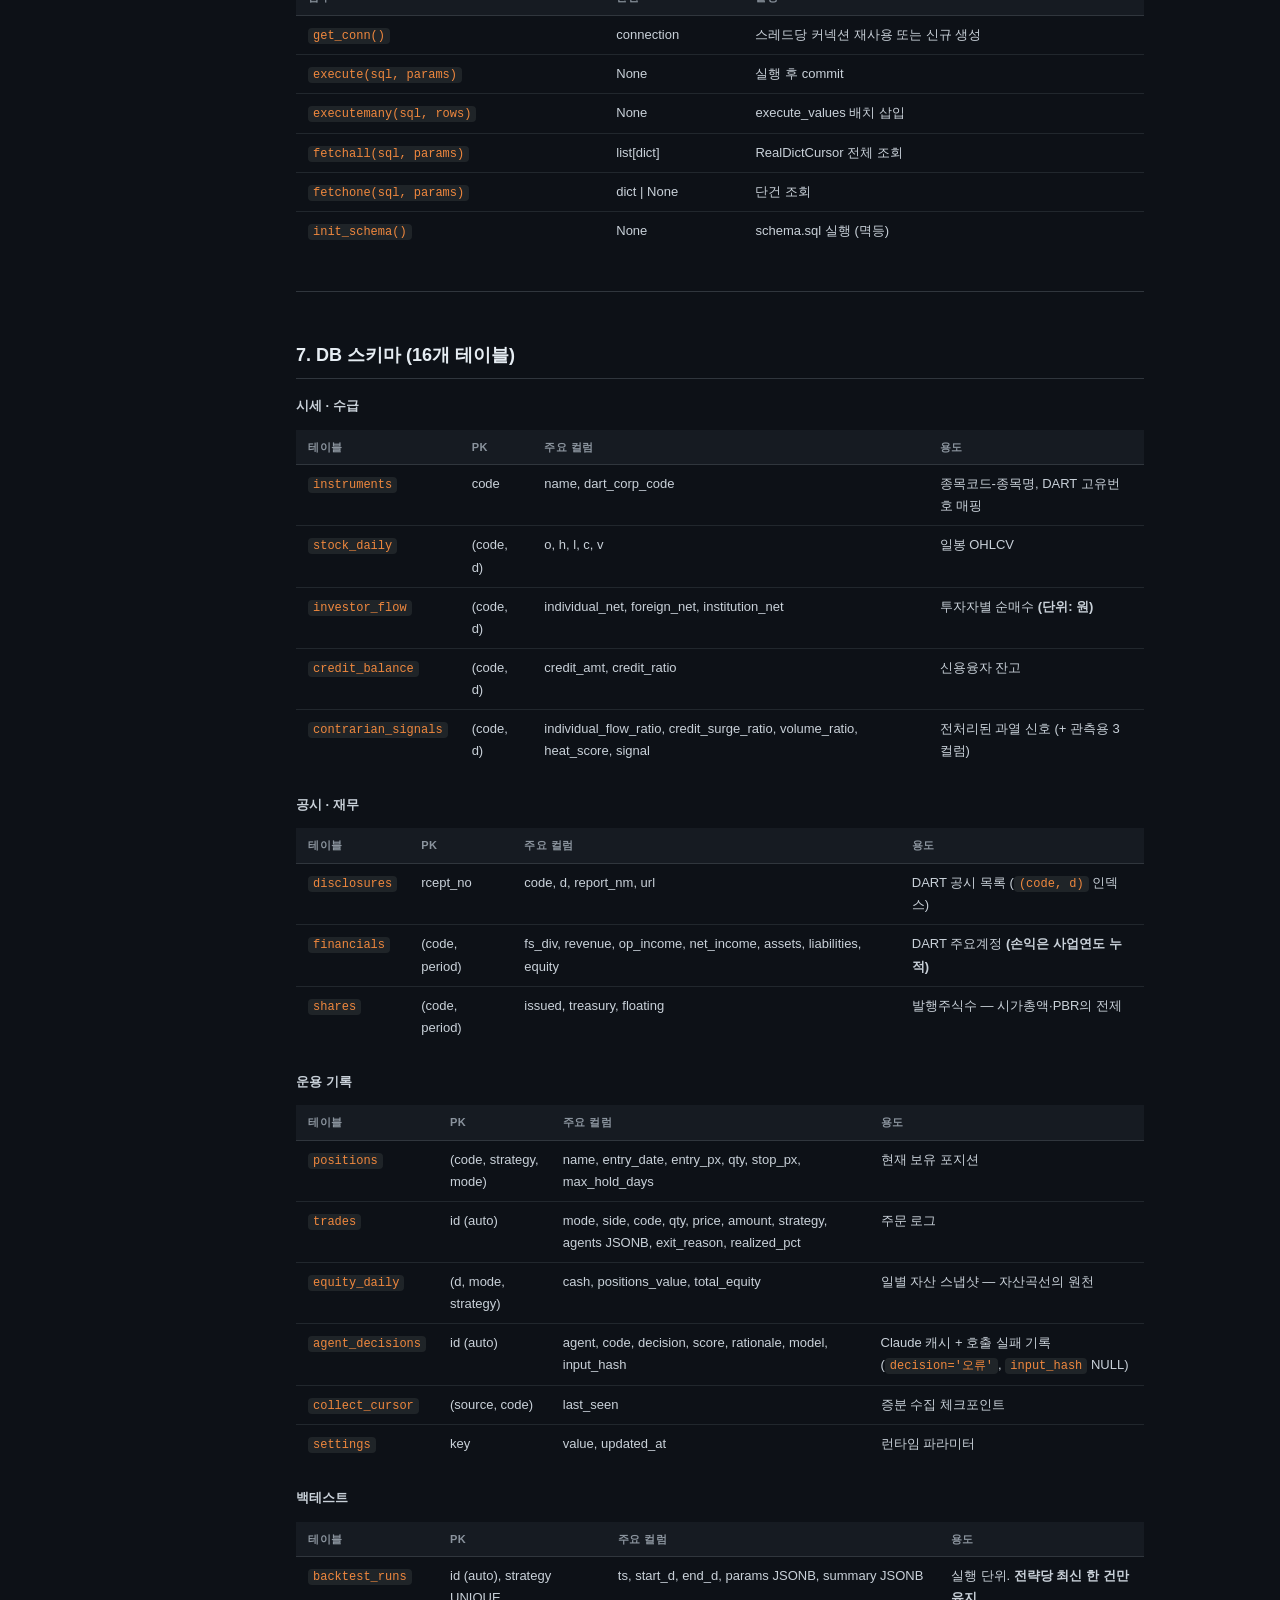
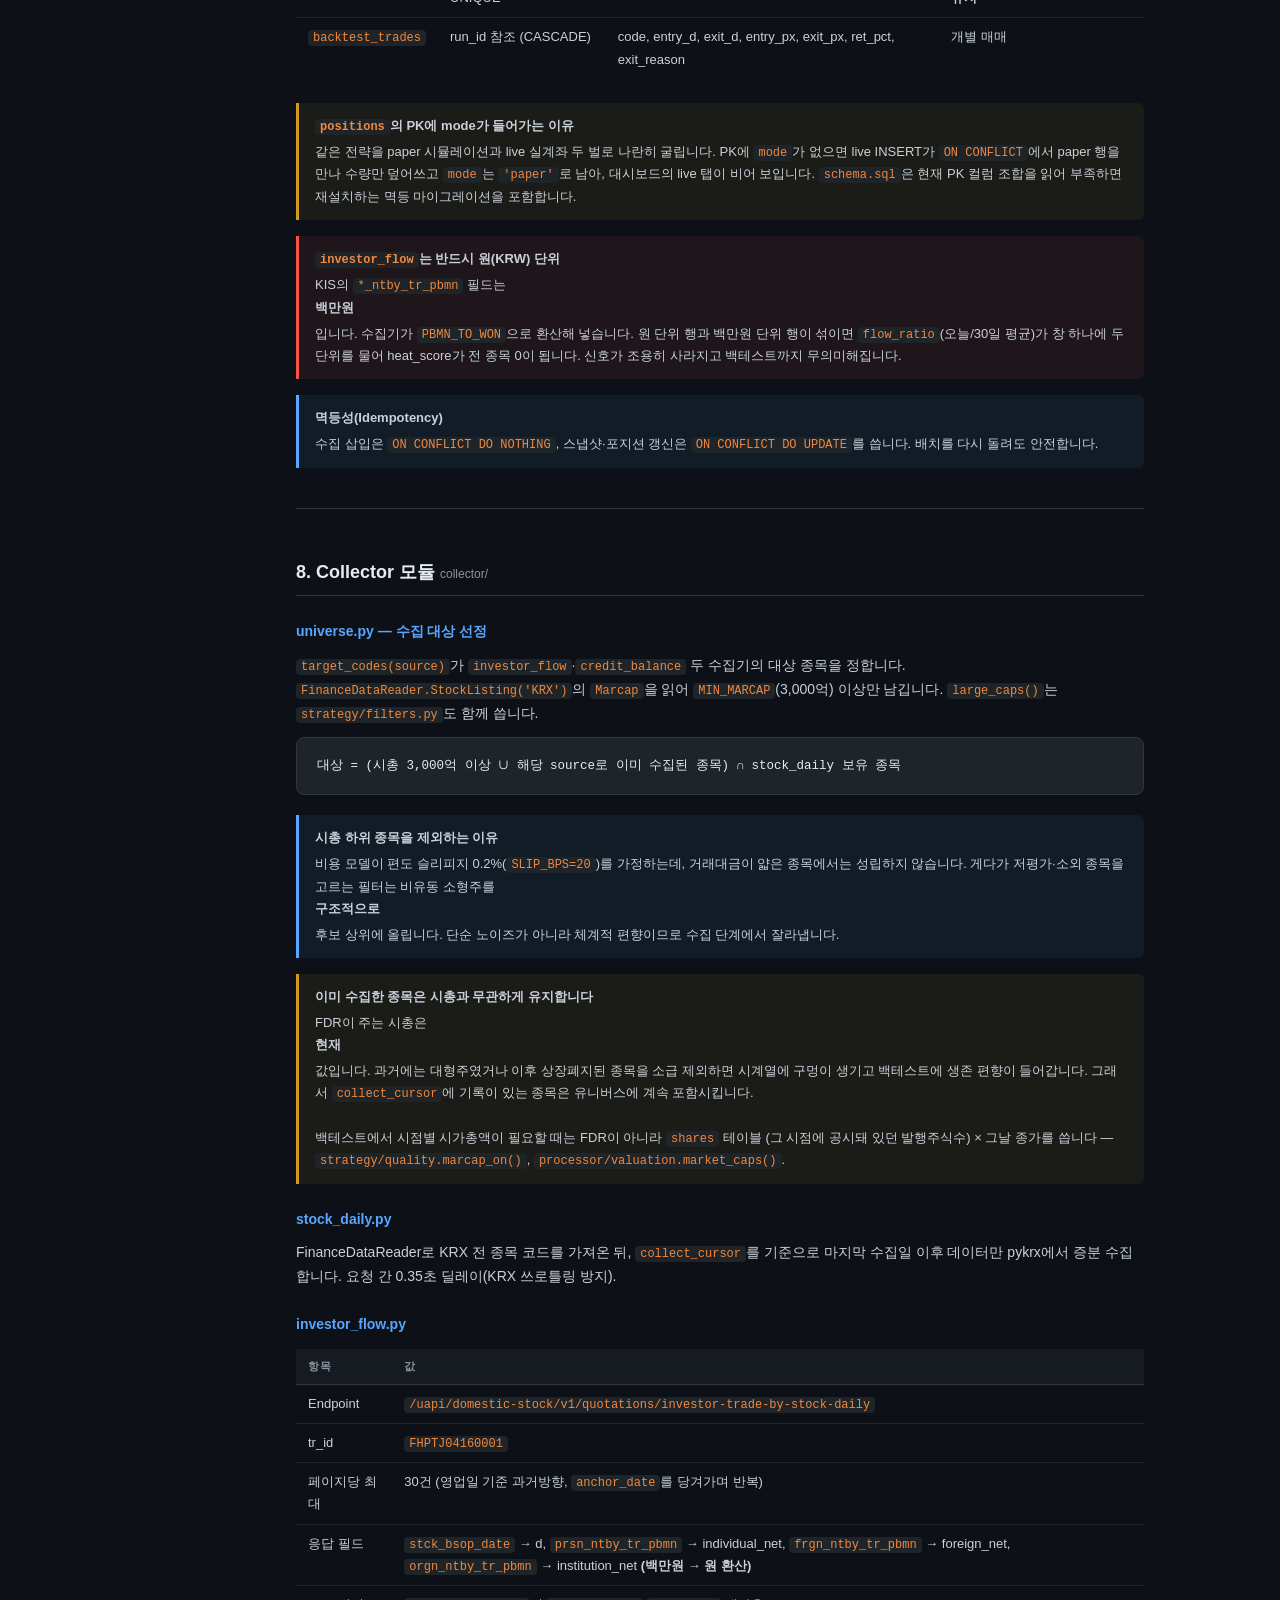
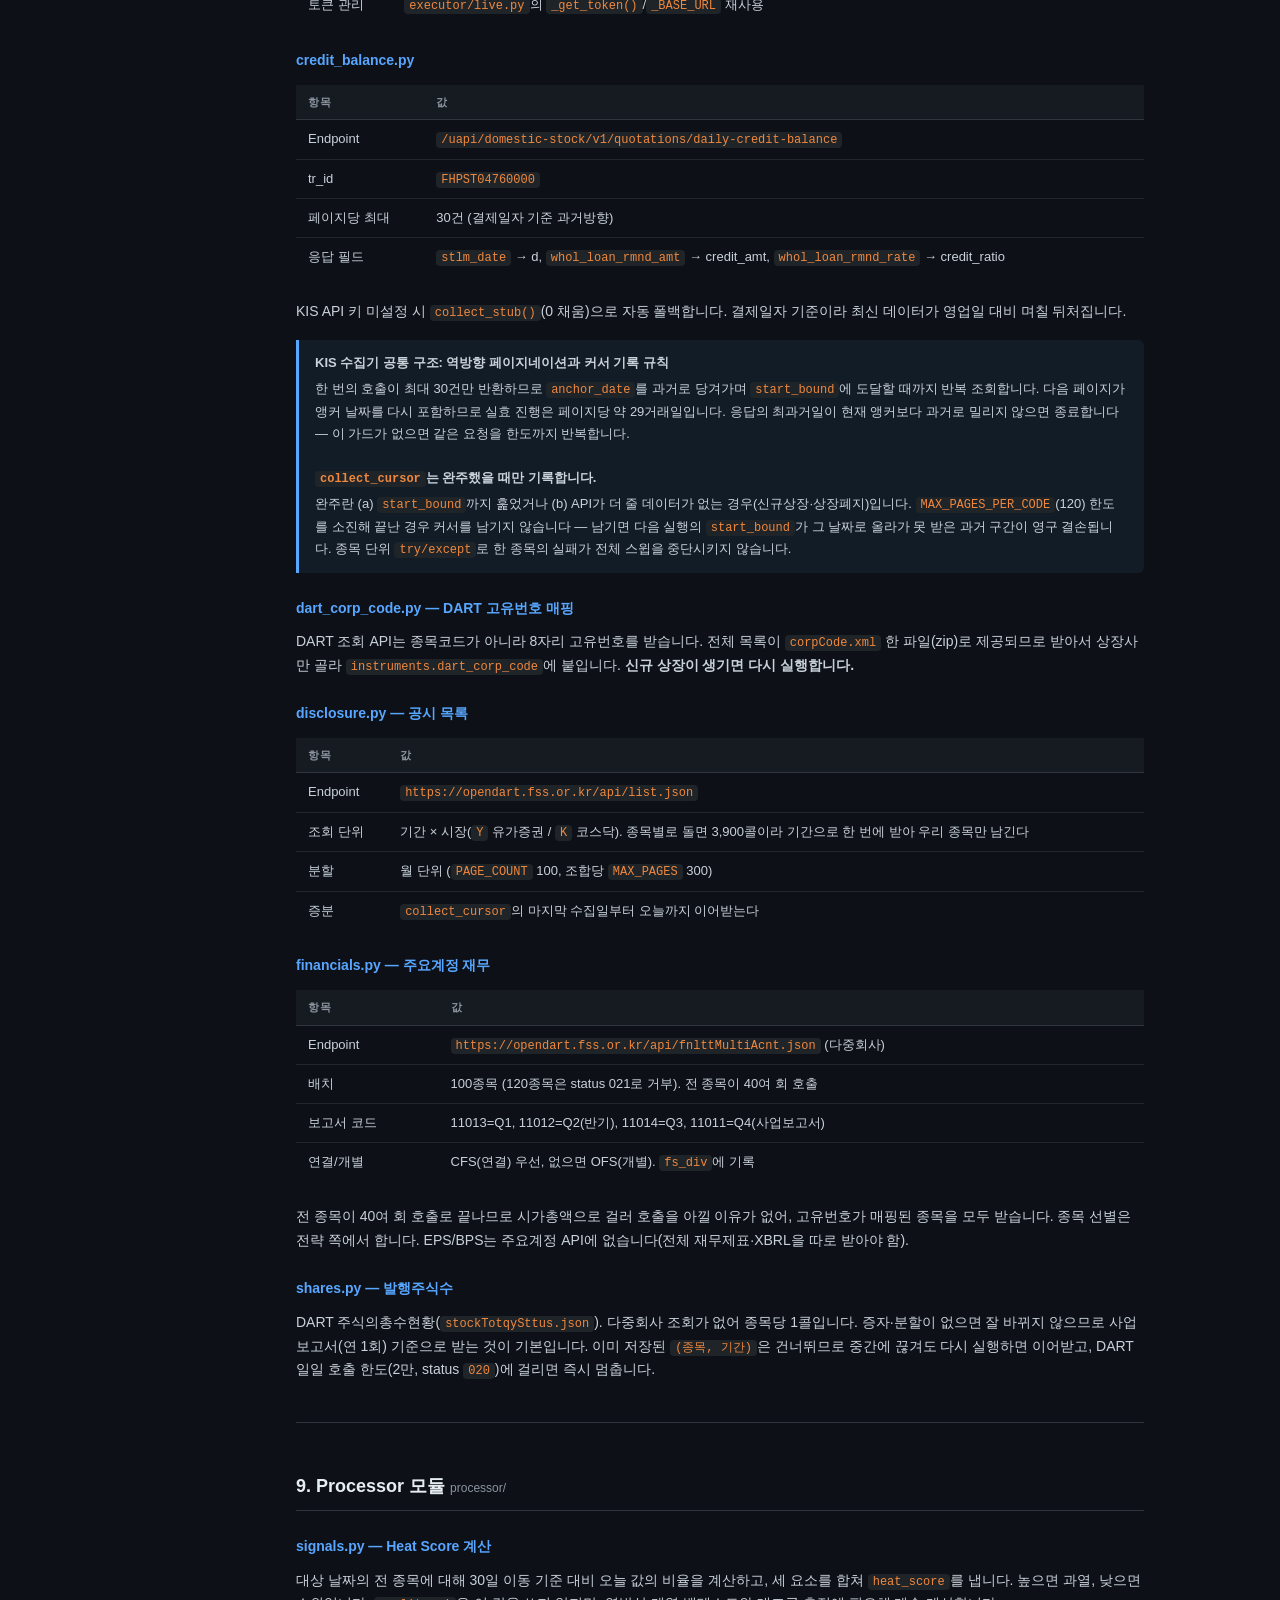
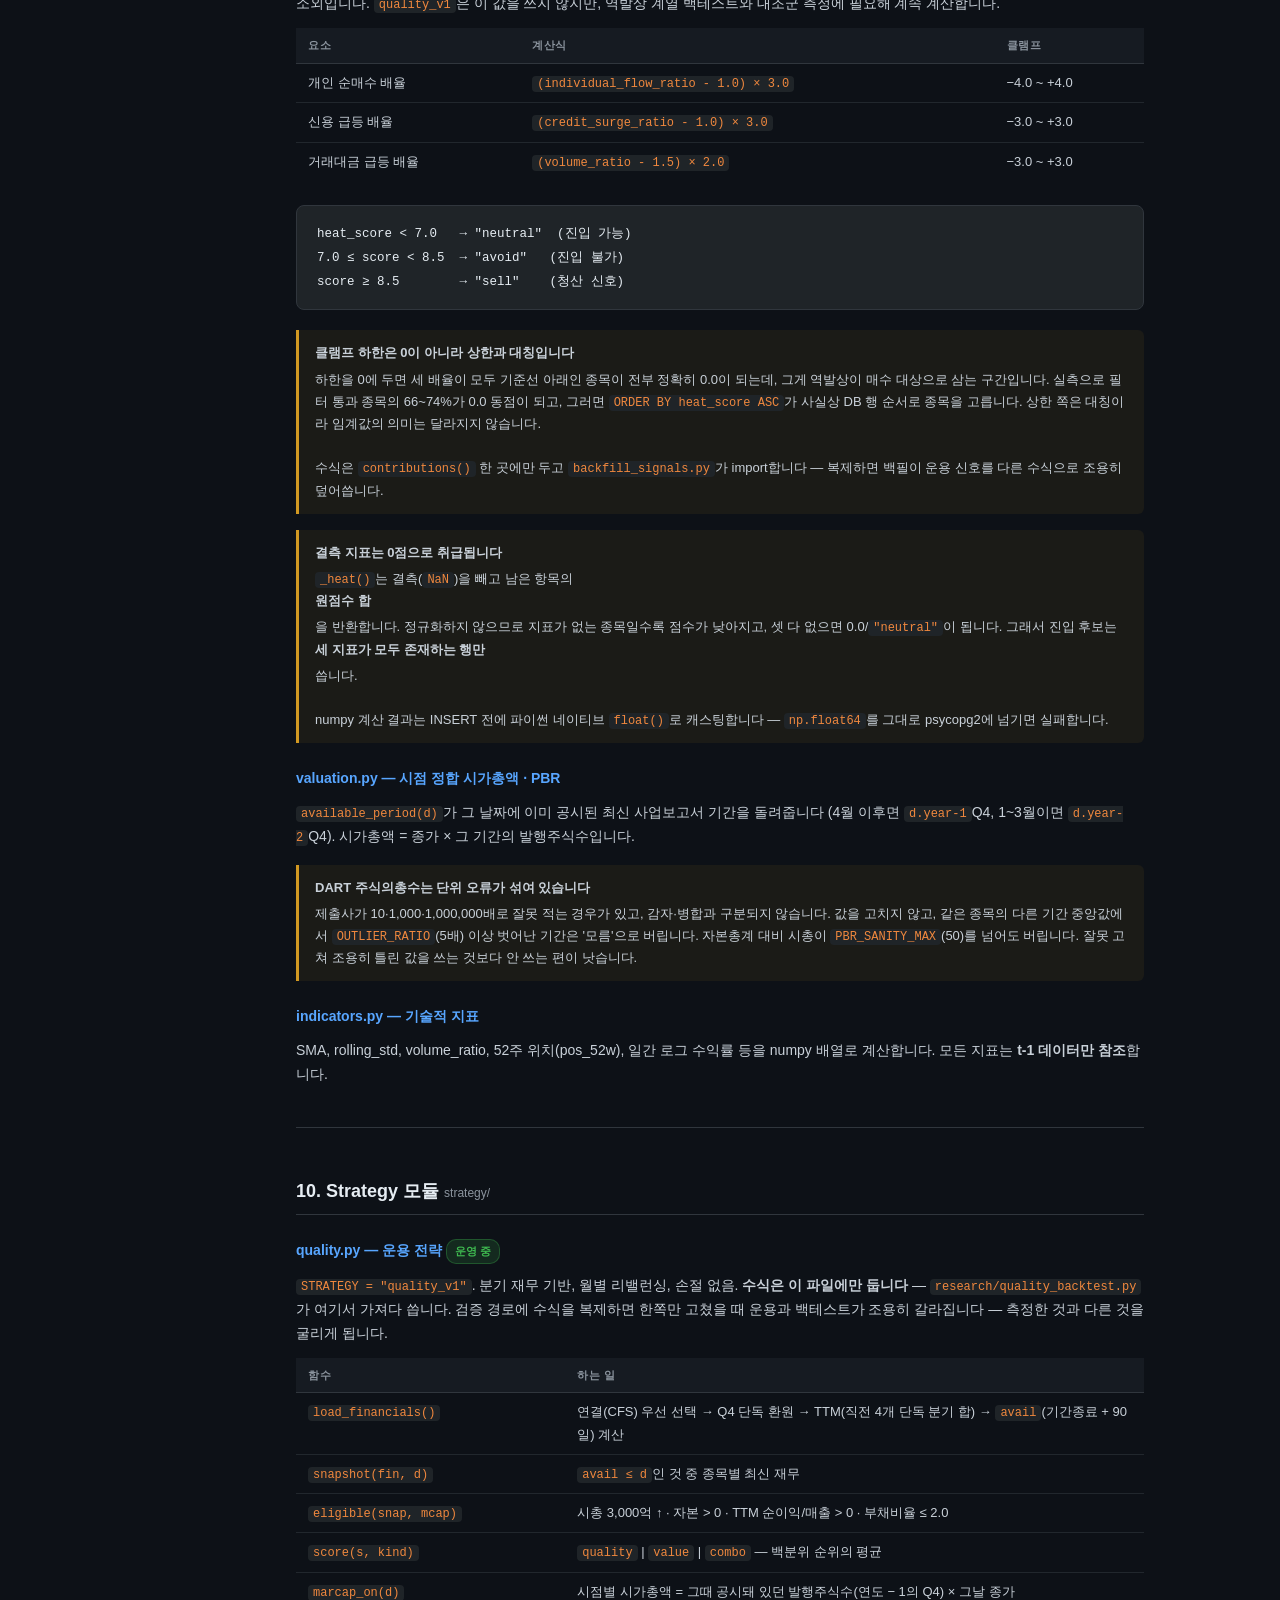
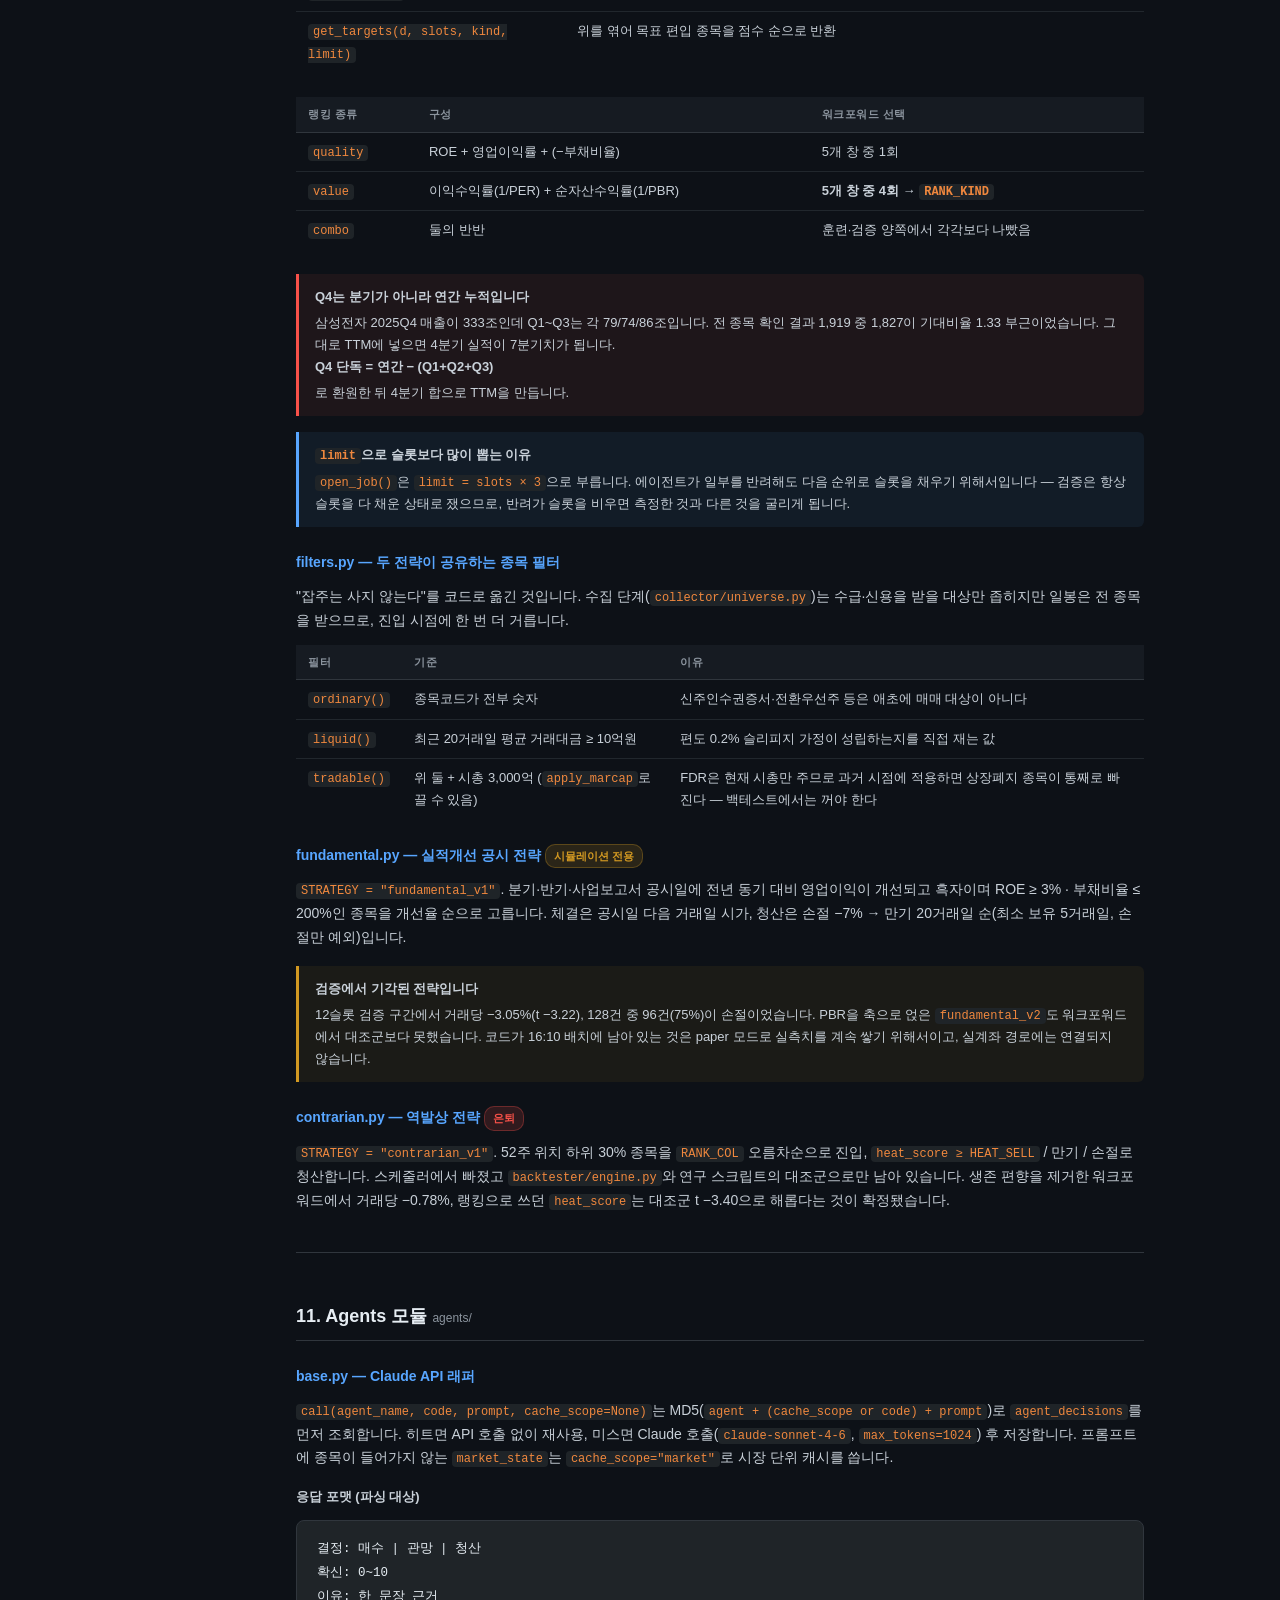
==== commit c91acd7c: "Confirm fills after the close instead of racing the balance adjust() polls for up to 45 seconds and " ====
--- a/UDD.html
+++ b/UDD.html
@@ -196,7 +196,7 @@
     <h2>2. 디렉터리 구조</h2>
     <pre><code>WarrenBuffett/
 ├── config.py               # 전역 설정, DB 기반 런타임 파라미터
-├── scheduler.py            # APScheduler 엔트리 (10:00 valuation_job / 10:30·13:10 open_job / 16:10 daily_job)
+├── scheduler.py            # APScheduler 엔트리 (10:00 평가 / 10:30·13:10 리밸런싱 / 15:40 정산 / 16:10 수집)
 ├── setup_db.py             # DB 초기화 스크립트
 ├── requirements.txt / requirements-dev.txt / pytest.ini
 ├── runtime.txt             # Python 3.11
@@ -269,7 +269,7 @@
 ├── run_backtest_local.py   # 로컬 백테스트 + 검증
 ├── decile_analysis.py      # 분위수 분석
 ├── migrate_from_ref.py     # 외부 참조 DB 이관 (1회성)
-└── tests/                  # pytest 30개 파일 318건 (DB·API 전부 mock)</code></pre>
+└── tests/                  # pytest 31개 파일 328건 (DB·API 전부 mock)</code></pre>
   </section>
 
   <hr class="divider" />
@@ -1220,7 +1220,7 @@
 
     <p>DB(<code>db.connection</code>) · Claude API · KIS API · DART API를 전부 mock으로 격리한 순수
     단위 테스트입니다. 실제 네트워크·DB 연결 없이 수 초 내 완료되므로 백필이나 스케줄러가 도는
-    중에도 안전하게 실행할 수 있습니다. <strong>30개 파일 318건.</strong></p>
+    중에도 안전하게 실행할 수 있습니다. <strong>31개 파일 328건.</strong></p>
 
     <pre><code>pip install -r requirements-dev.txt
 pytest tests/ -v</code></pre>
@@ -1344,7 +1344,7 @@
 web:    uvicorn dashboard.app:app --host 0.0.0.0 --port $PORT
 worker: python scheduler.py</code></pre>
     <p><code>web</code>(FastAPI)과 <code>worker</code>(APScheduler)가 분리된 dyno에서 독립 실행됩니다.
-    스케줄러는 <code>Asia/Seoul</code> 타임존으로 평일 10:00 / 10:30·13:10 / 16:10 네 작업을 등록합니다.</p>
+    스케줄러는 <code>Asia/Seoul</code> 타임존으로 평일 10:00 / 10:30·13:10 / 15:40 / 16:10 다섯 작업을 등록합니다.</p>
 
     <h3>로컬 개발</h3>
     <pre><code>pip install -r requirements.txt
@@ -1428,7 +1428,7 @@
       <tr><td>백테스터 · 결과 저장</td><td>backtester/*.py</td><td><span class="status-prod">운영 중</span></td></tr>
       <tr><td>연구 스크립트</td><td>research/*.py</td><td><span class="status-prod">운영 중</span></td></tr>
       <tr><td>웹 대시보드</td><td>dashboard/app.py</td><td><span class="status-prod">운영 중</span></td></tr>
-      <tr><td>단위 테스트</td><td>tests/ (318건)</td><td><span class="status-prod">운영 중</span></td></tr>
+      <tr><td>단위 테스트</td><td>tests/ (328건)</td><td><span class="status-prod">운영 중</span></td></tr>
     </table>
   </section>
 
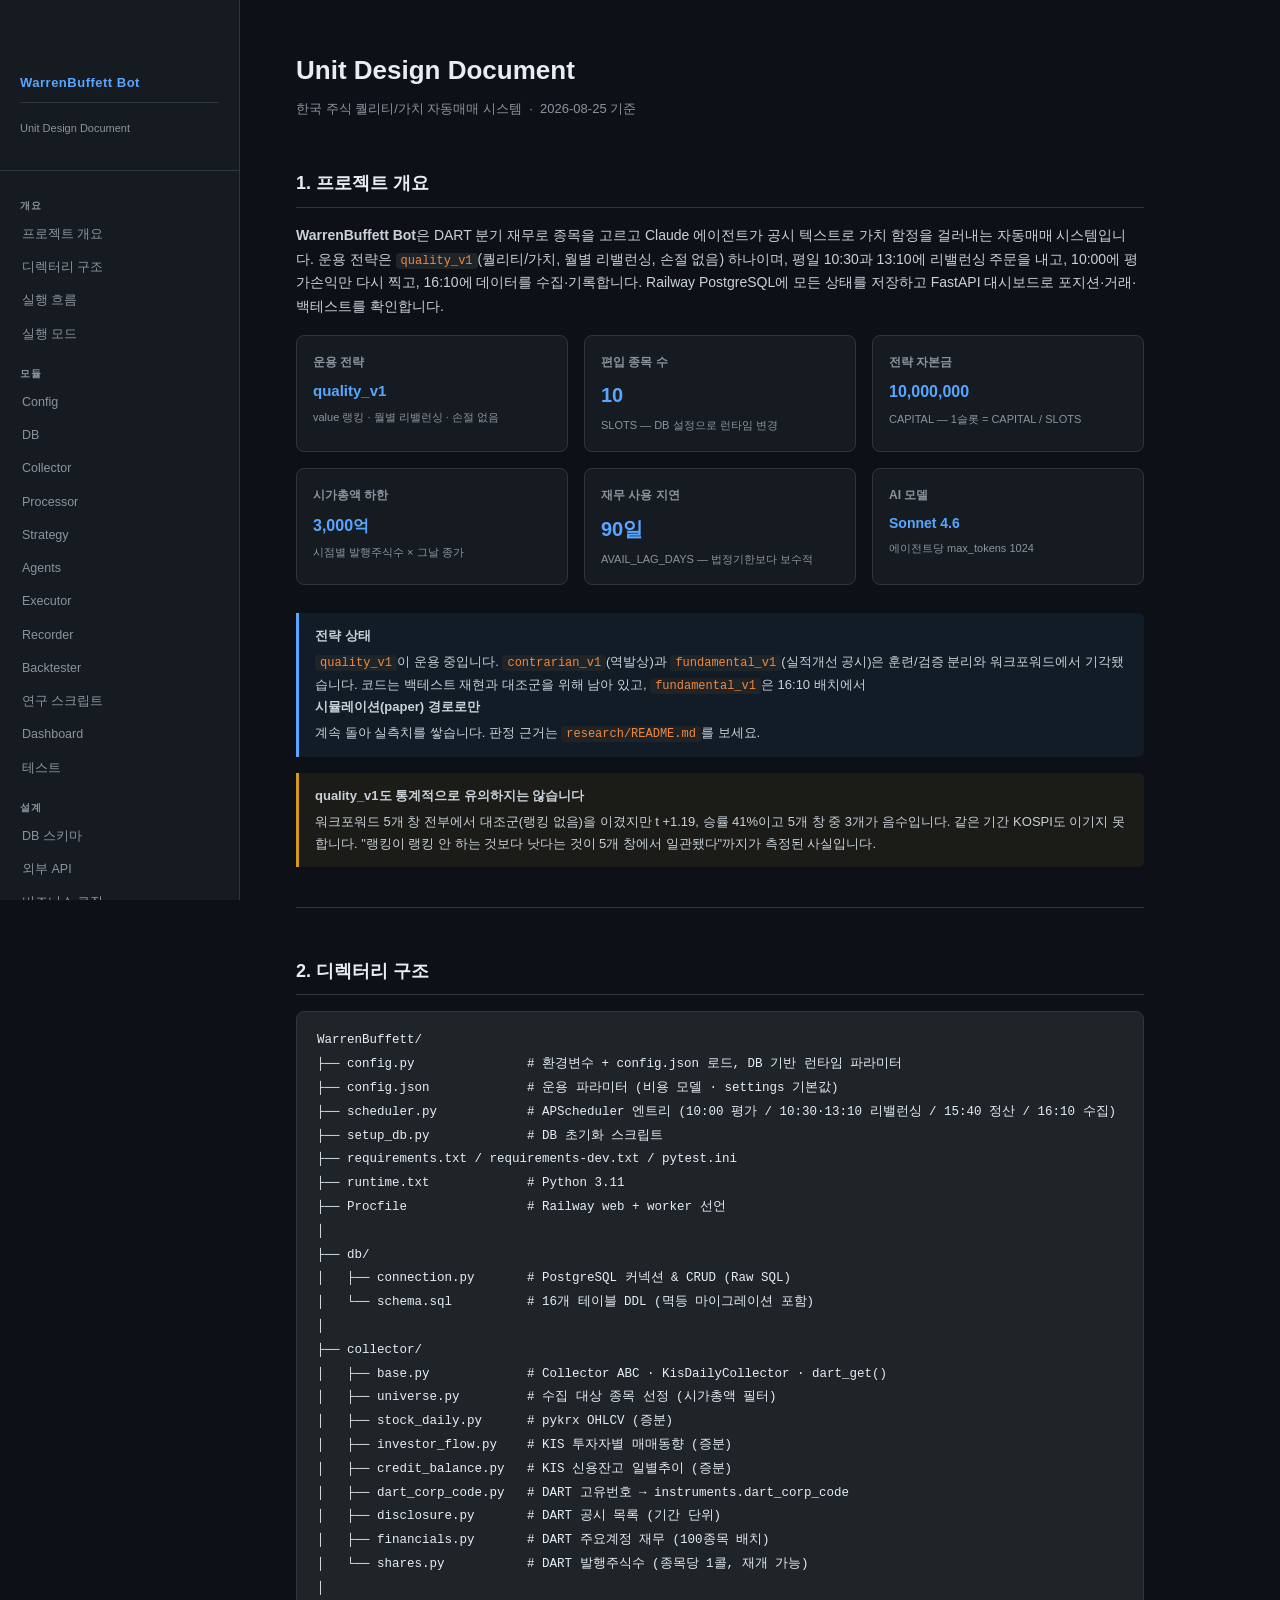
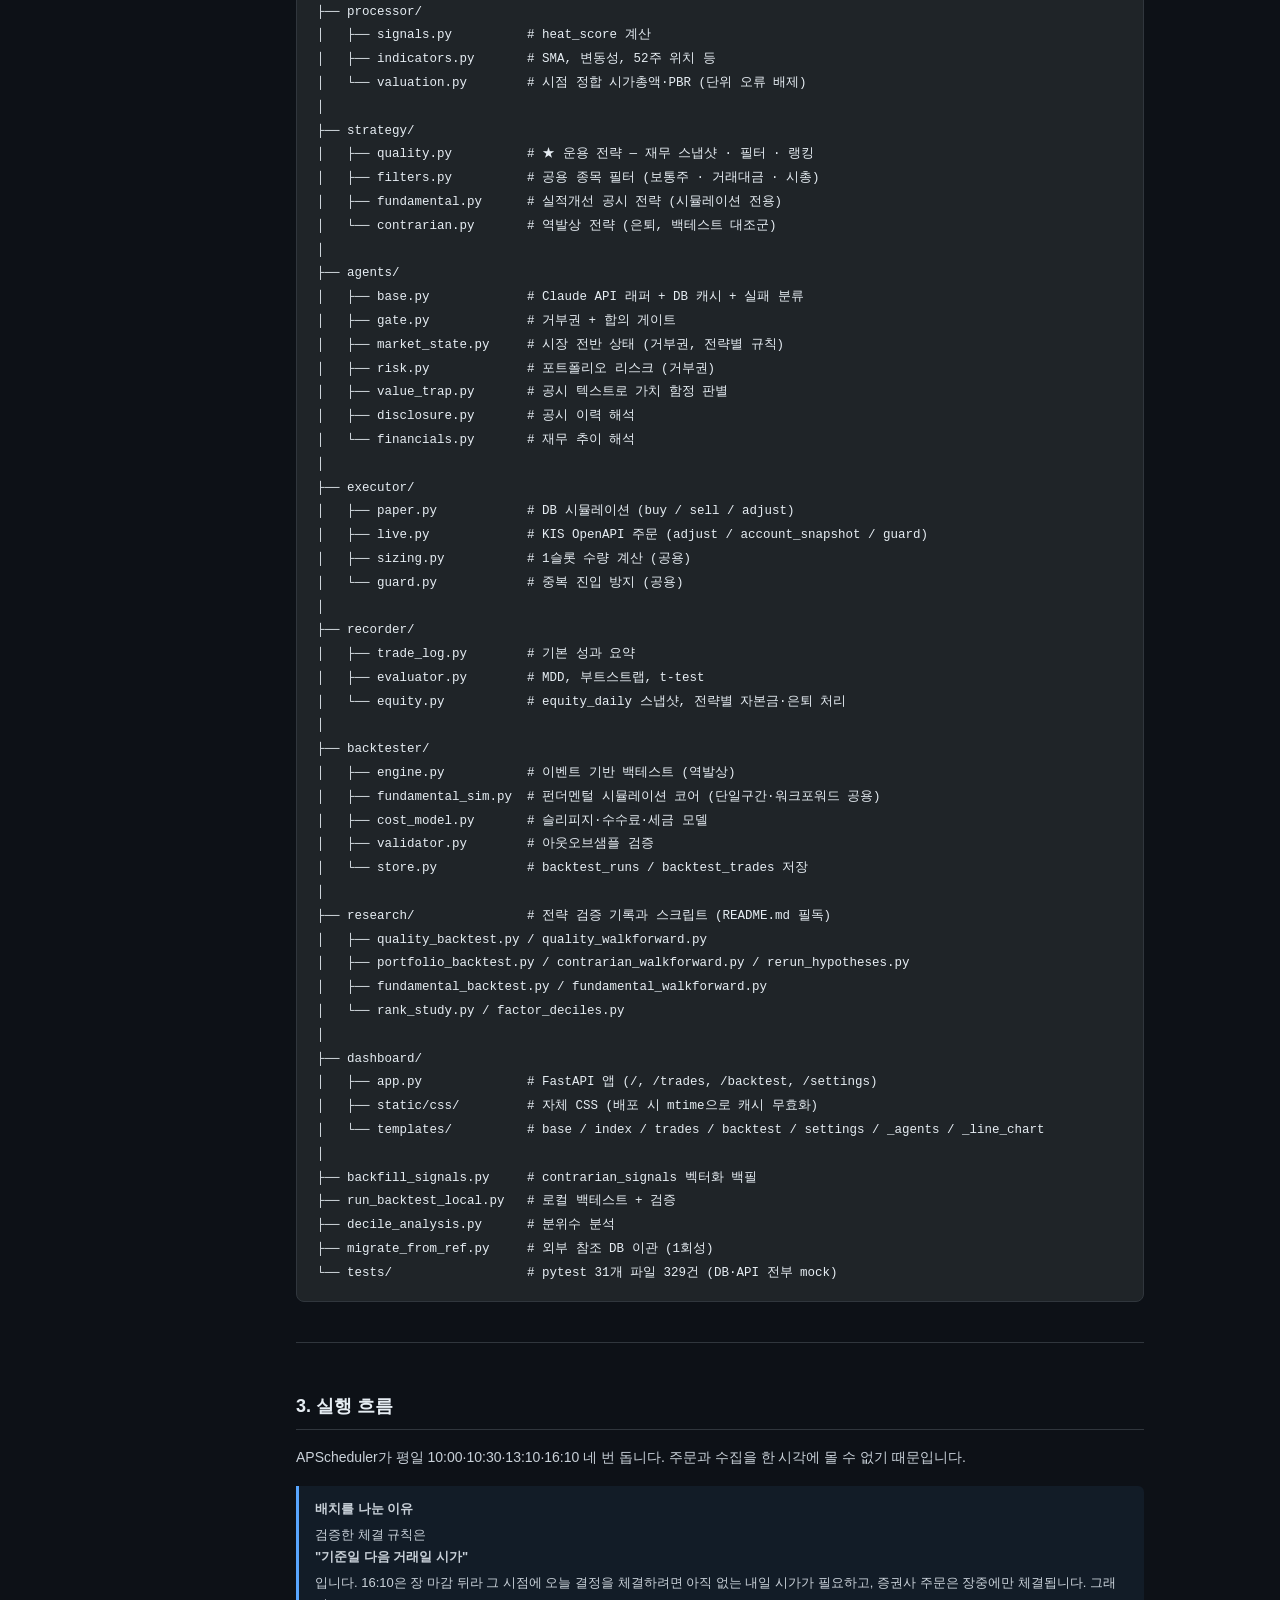
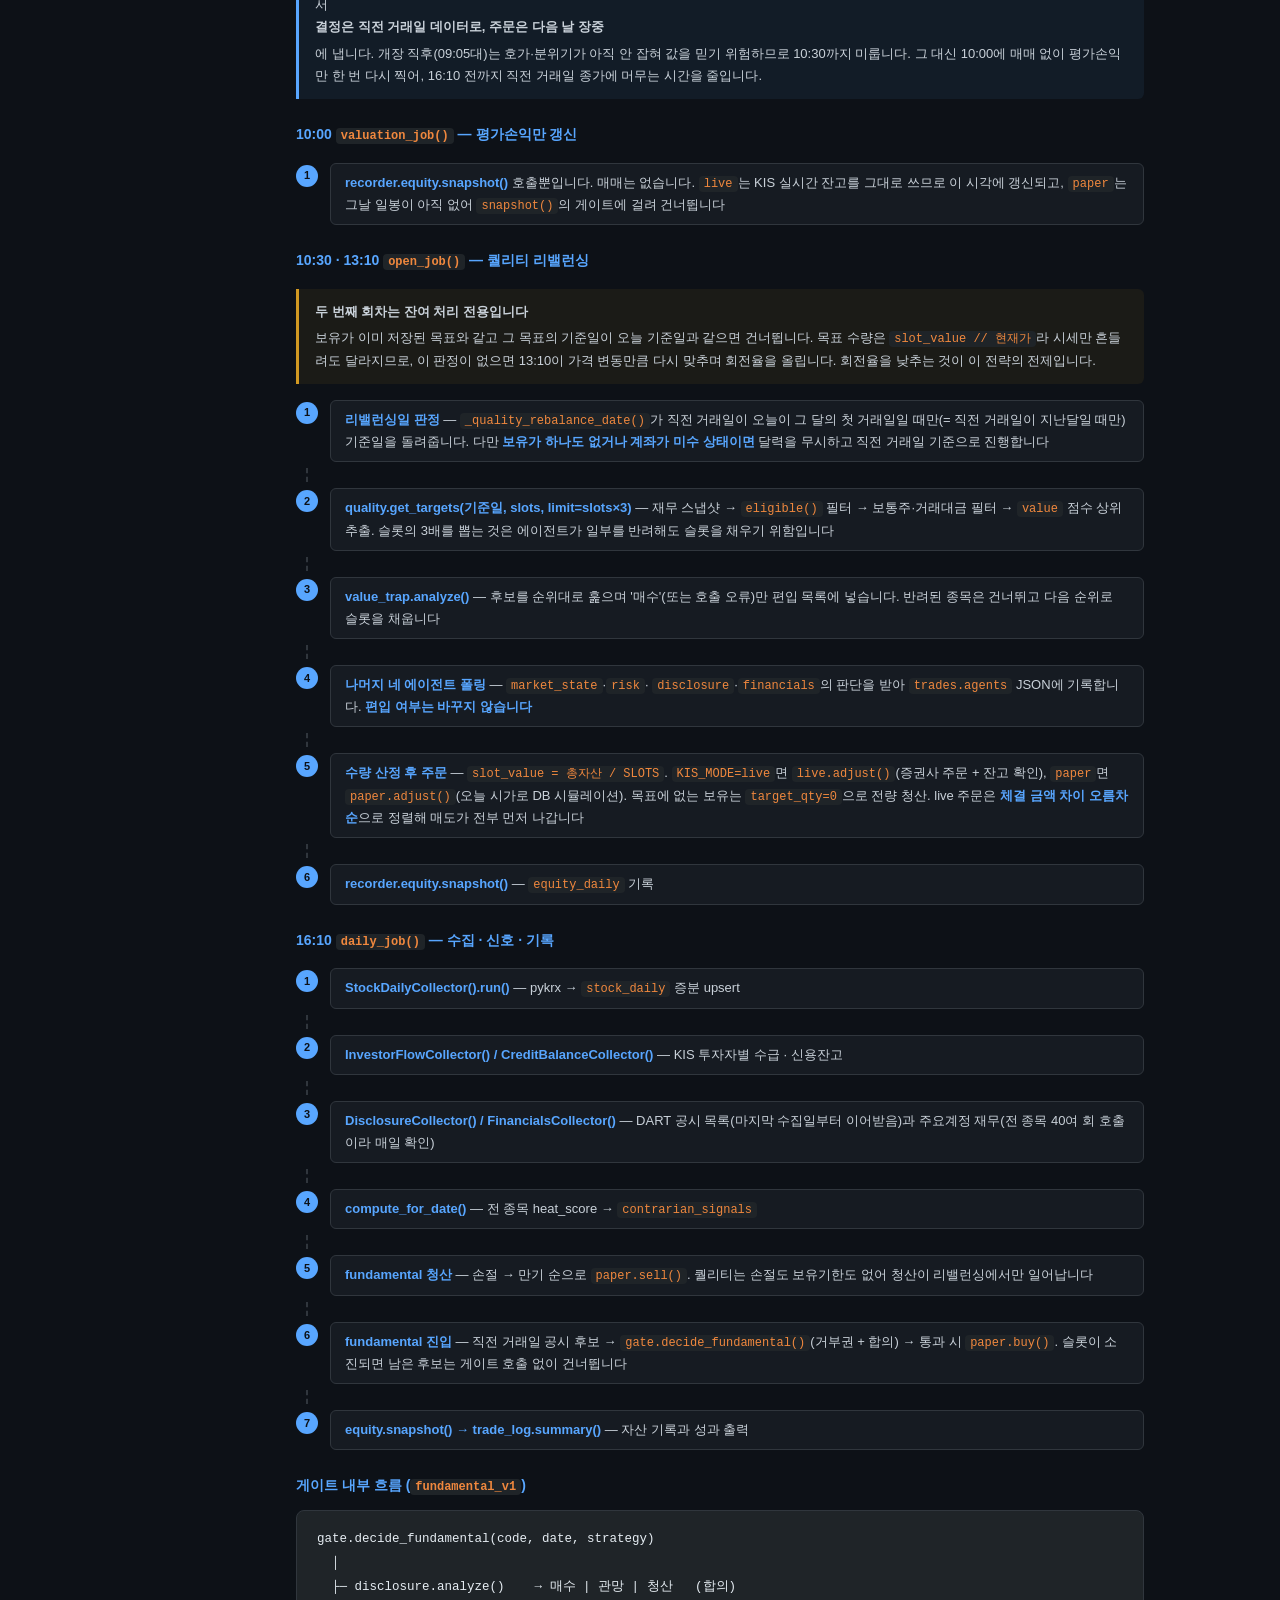
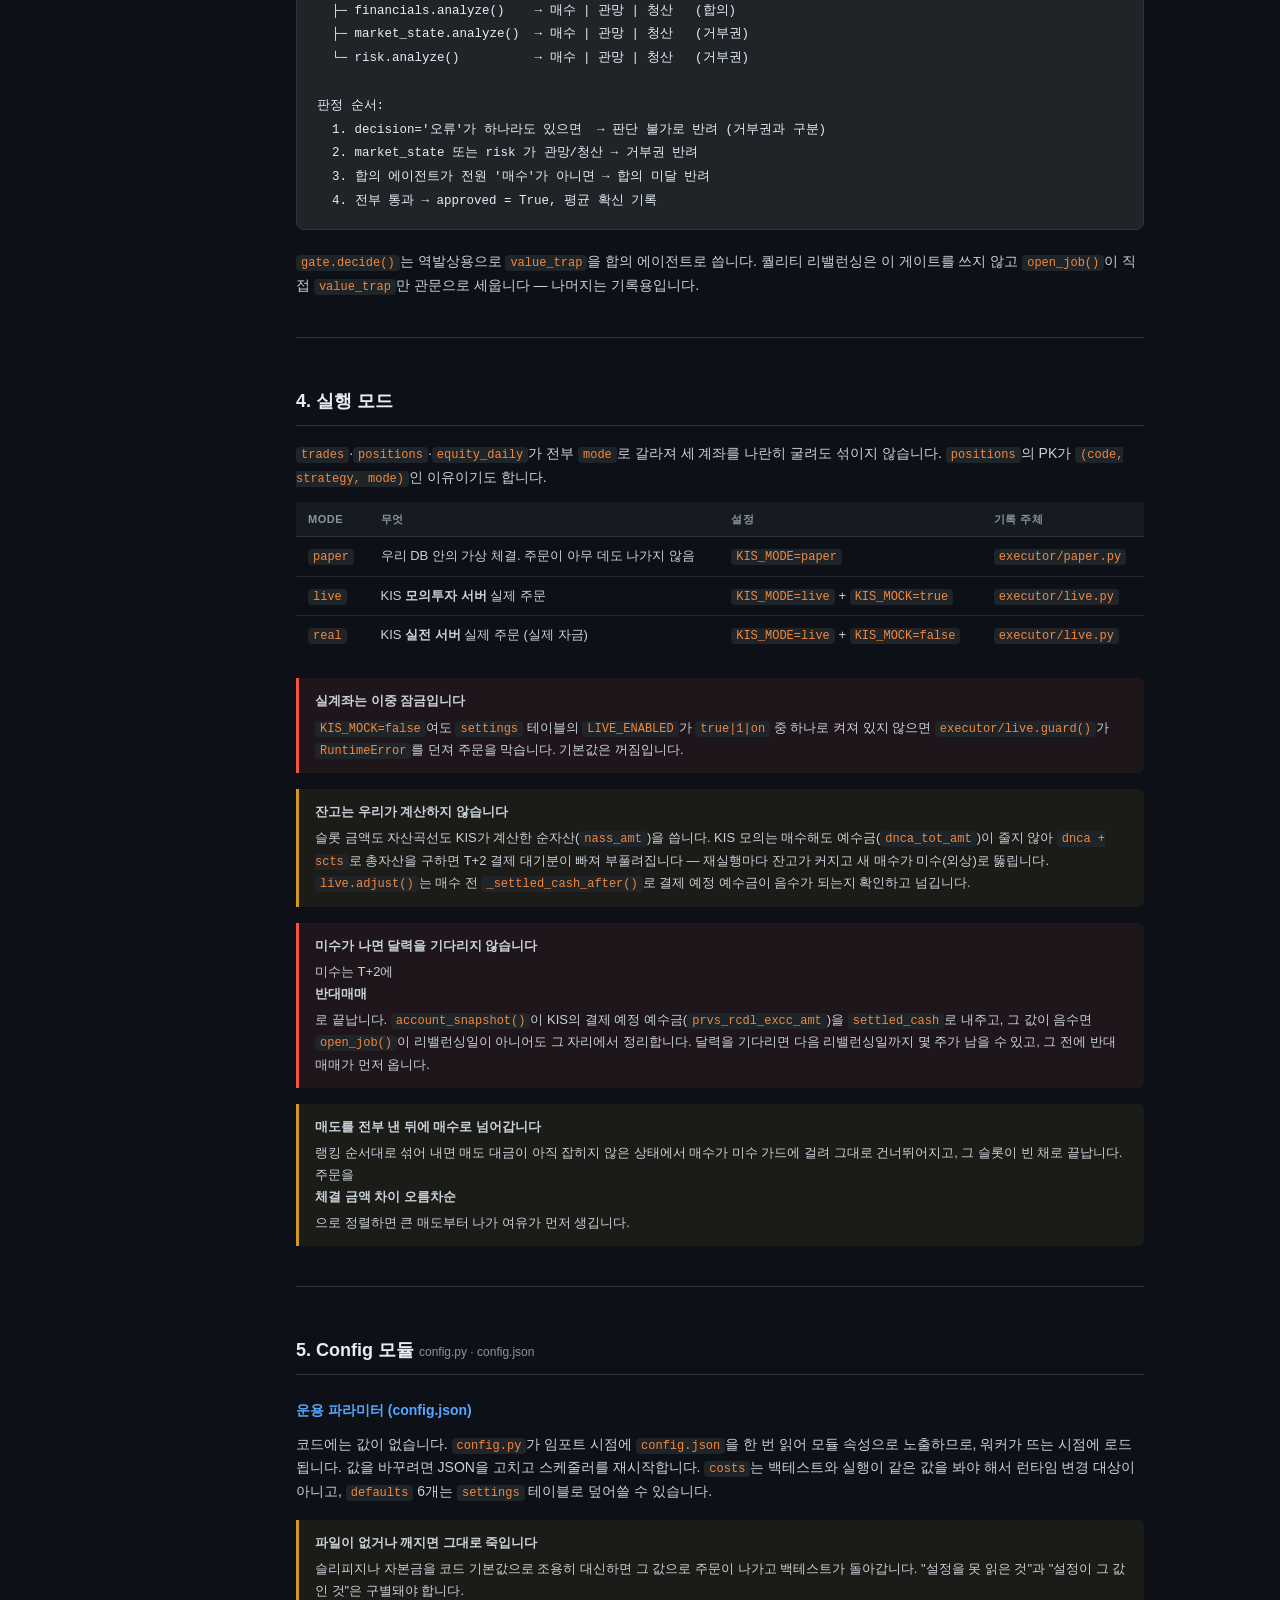
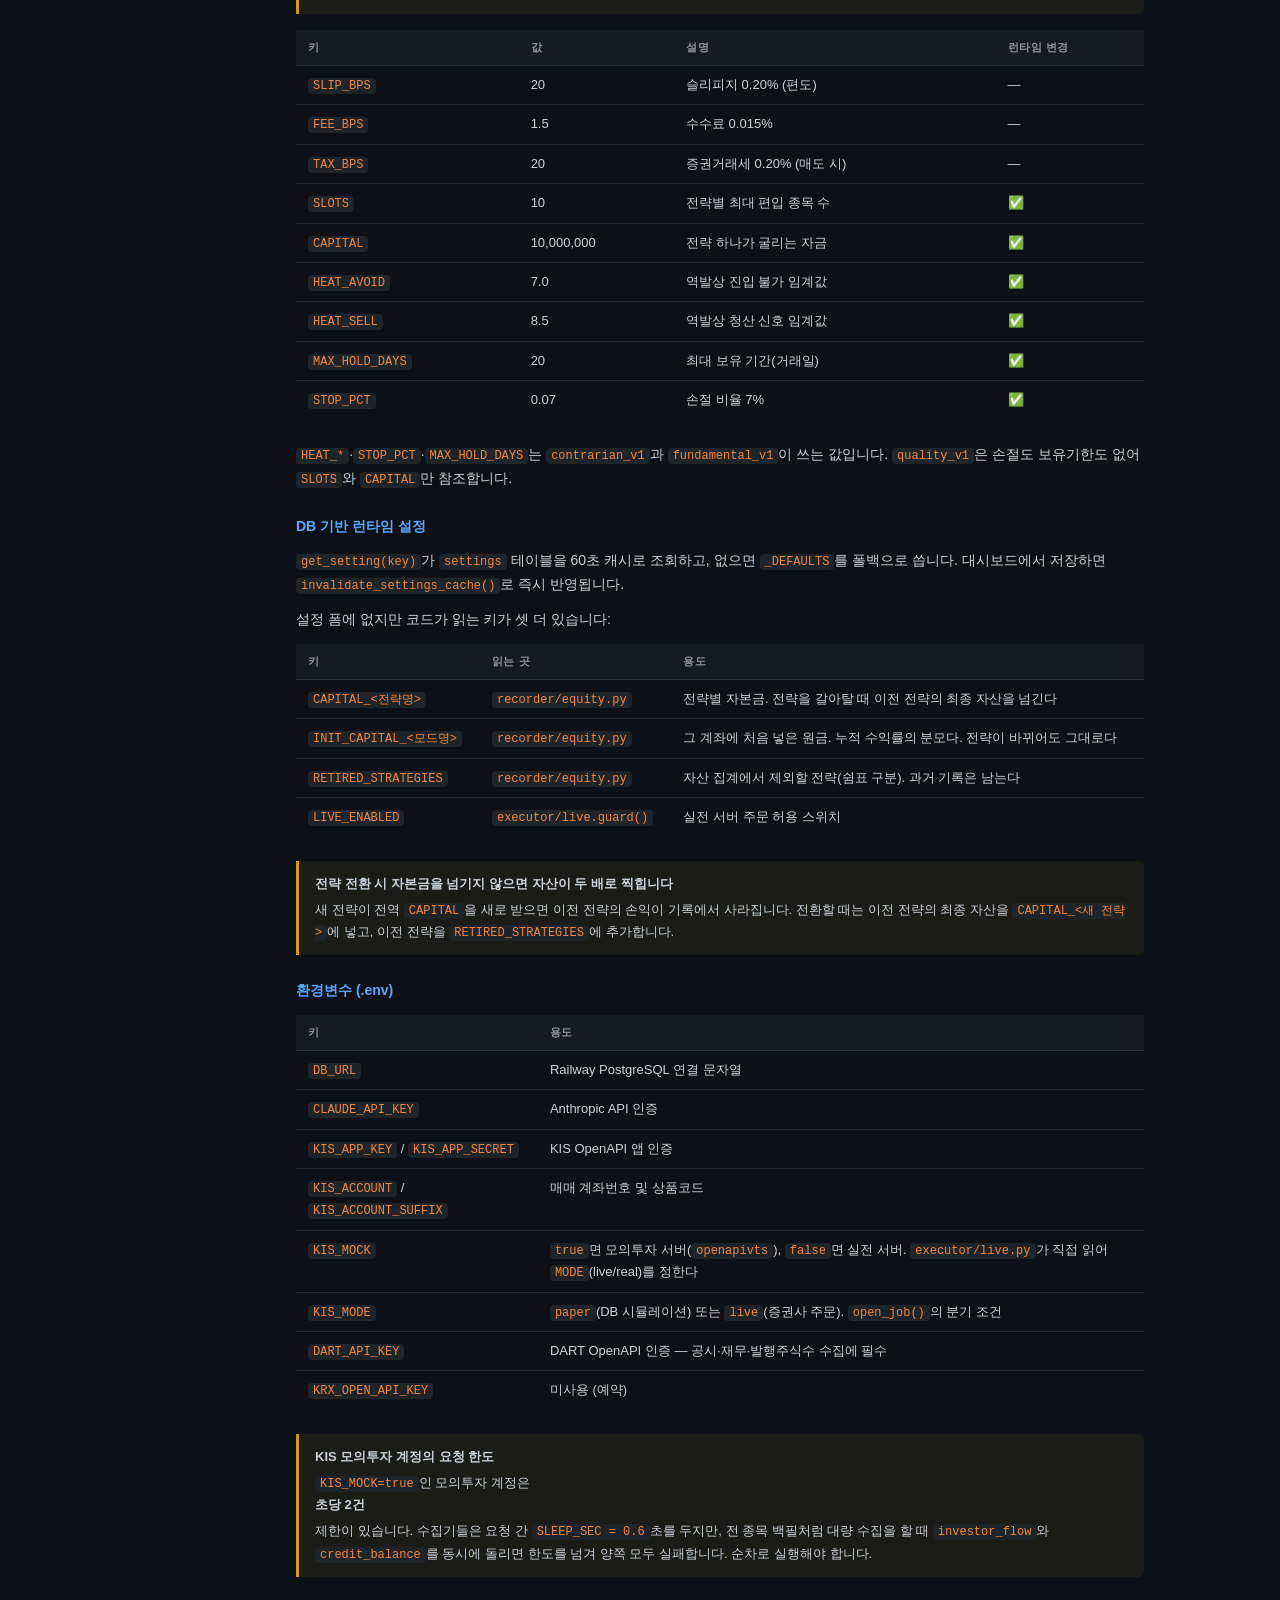
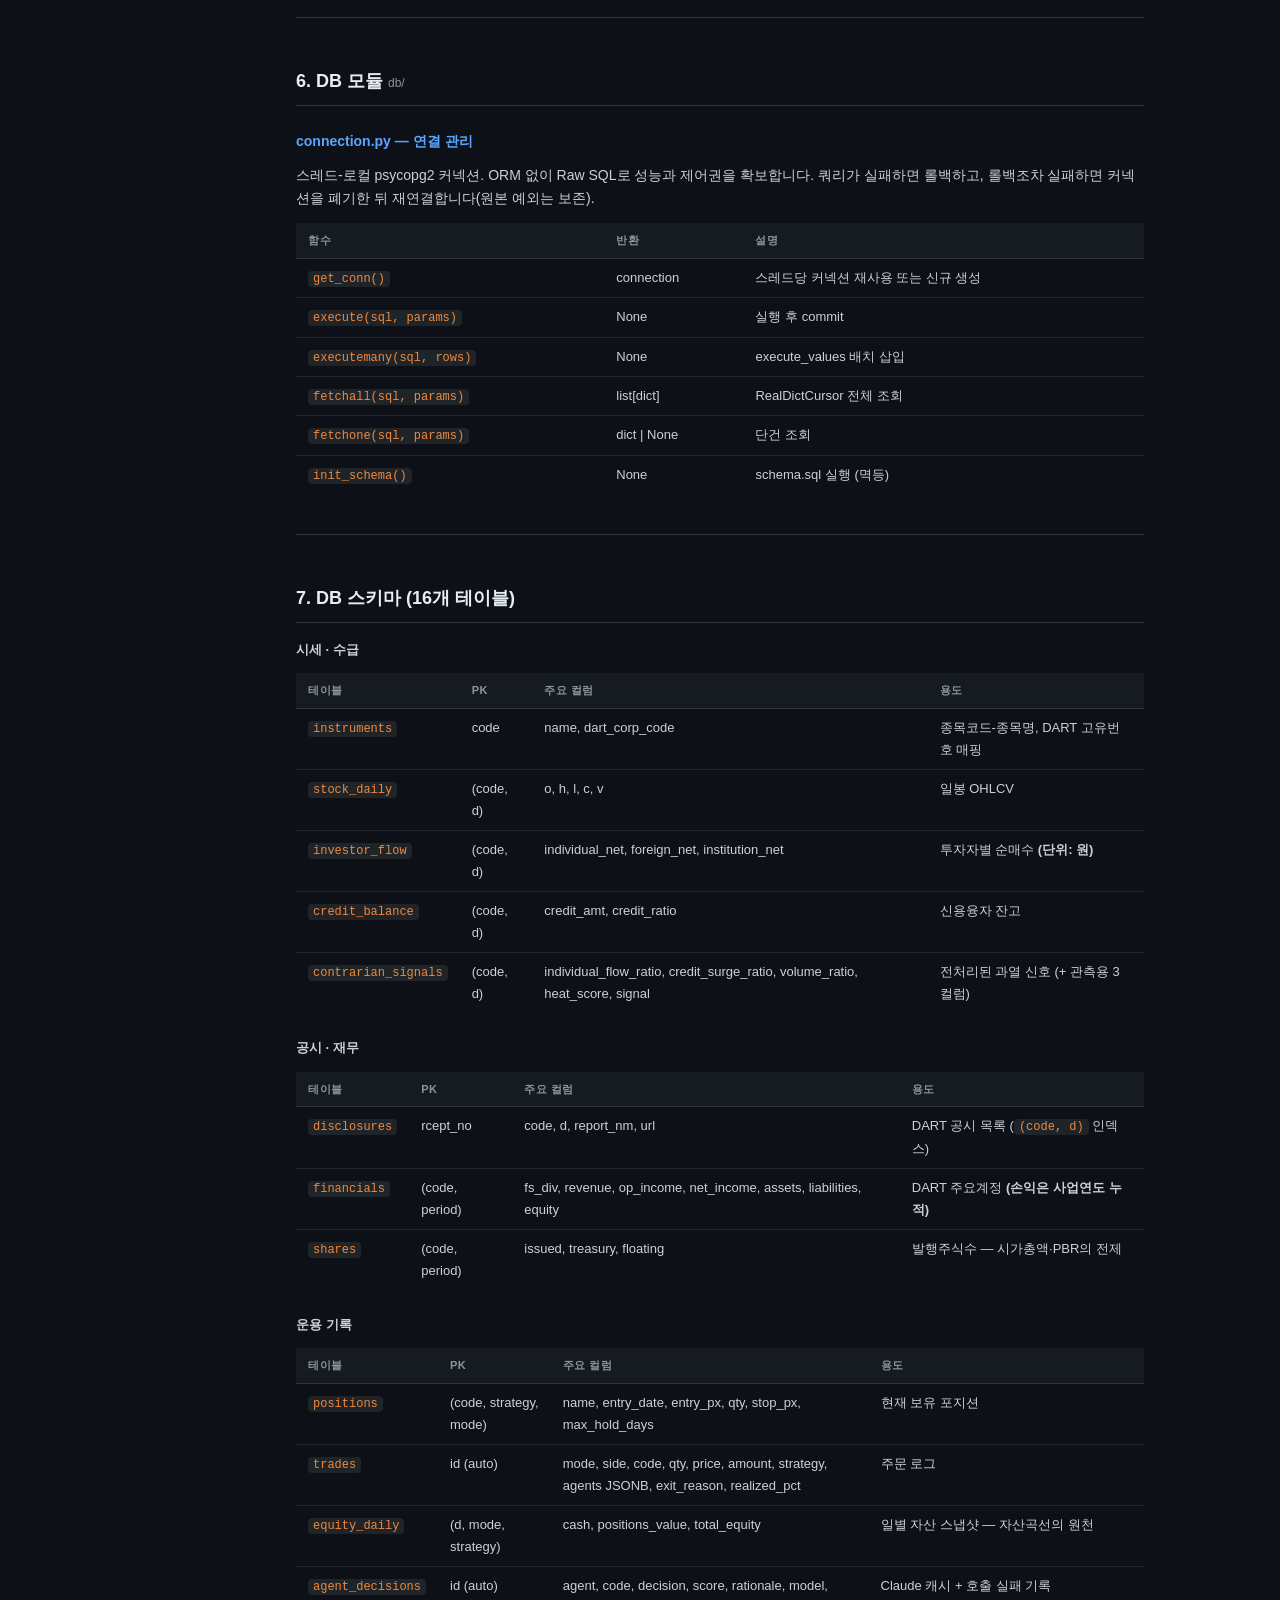
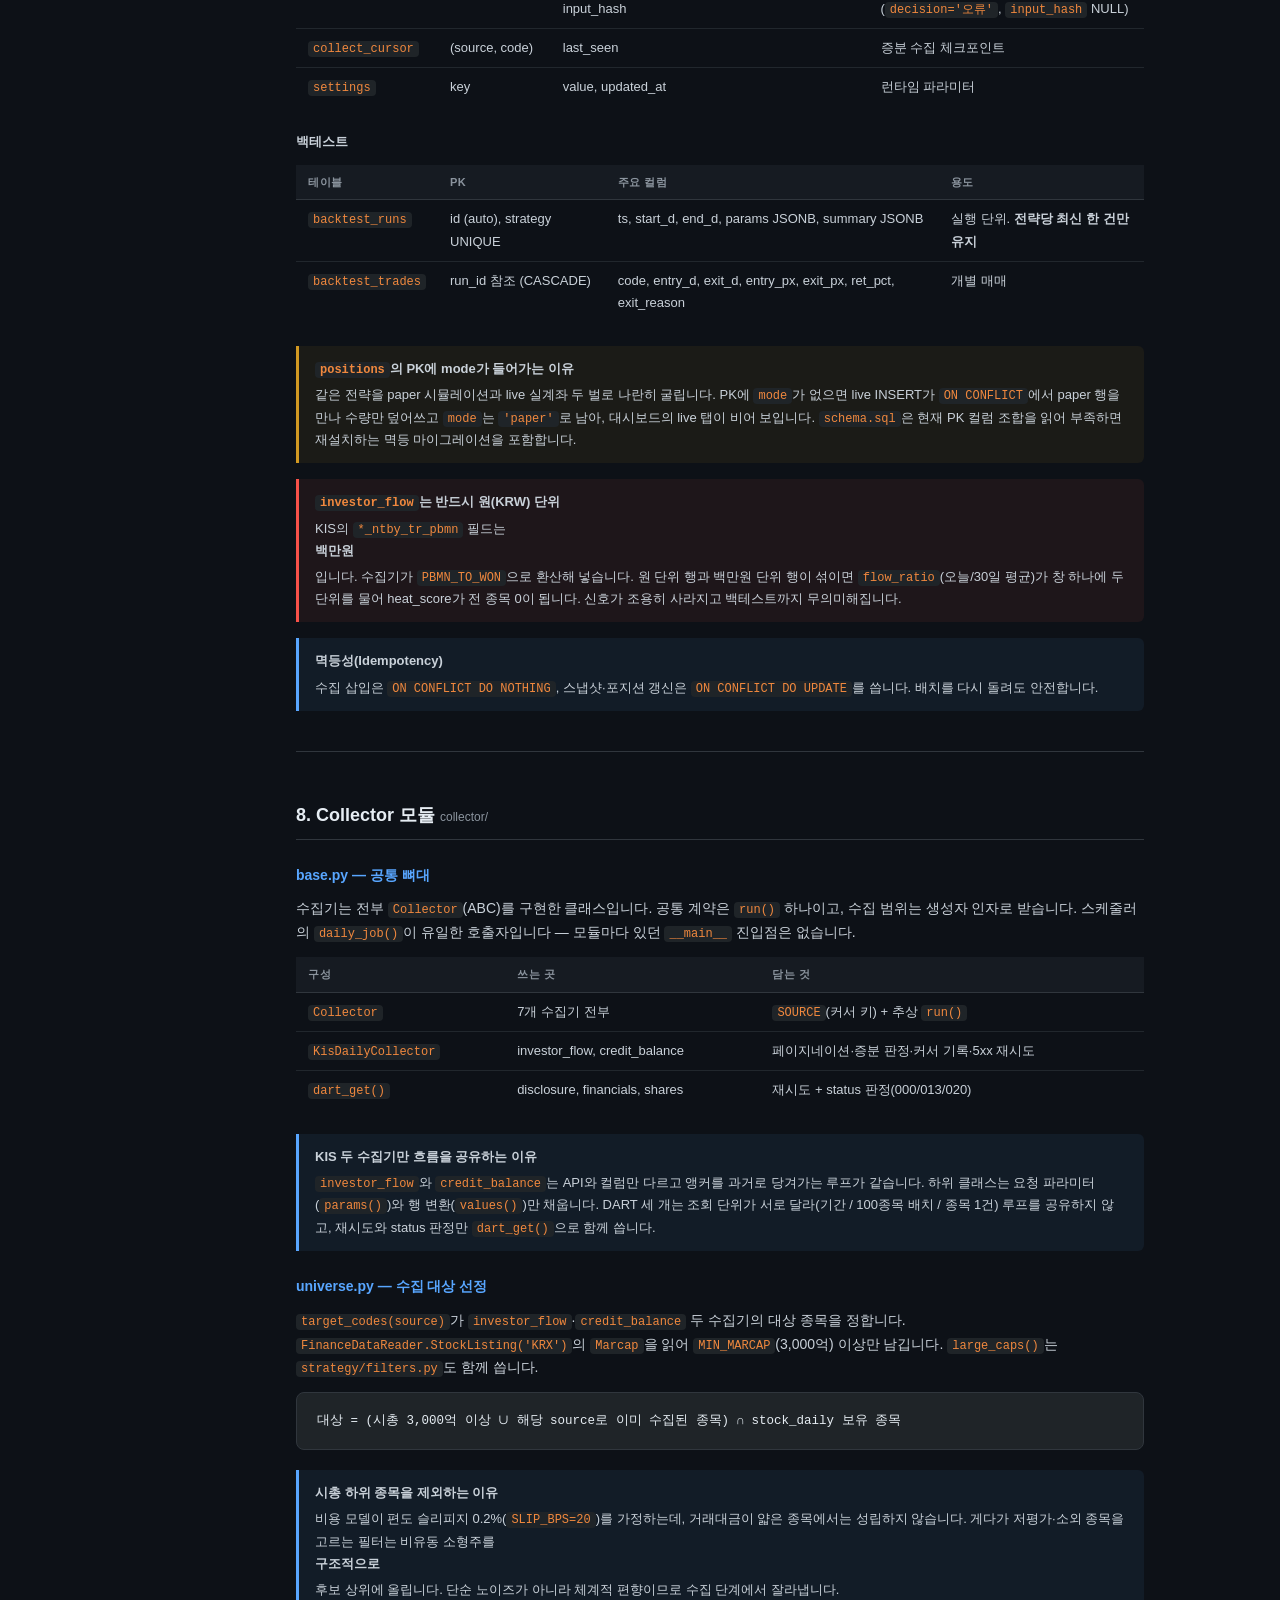
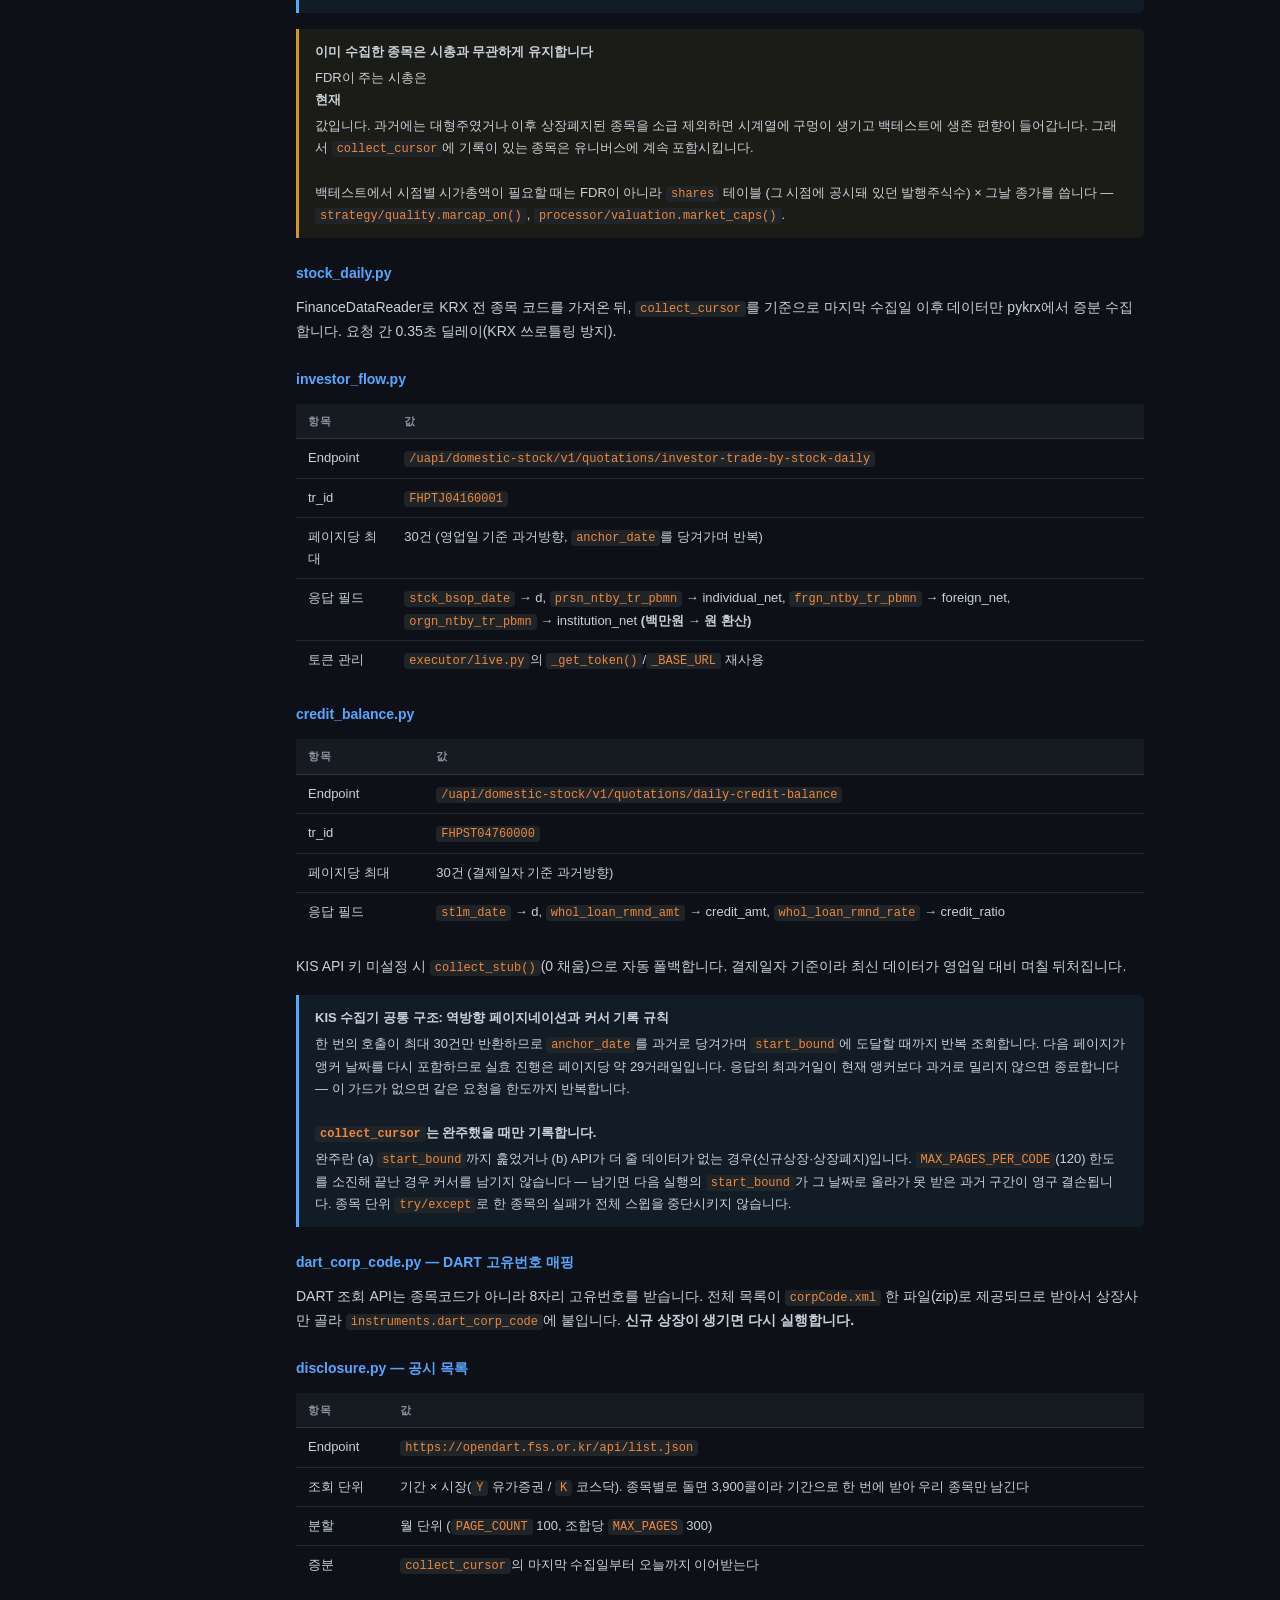
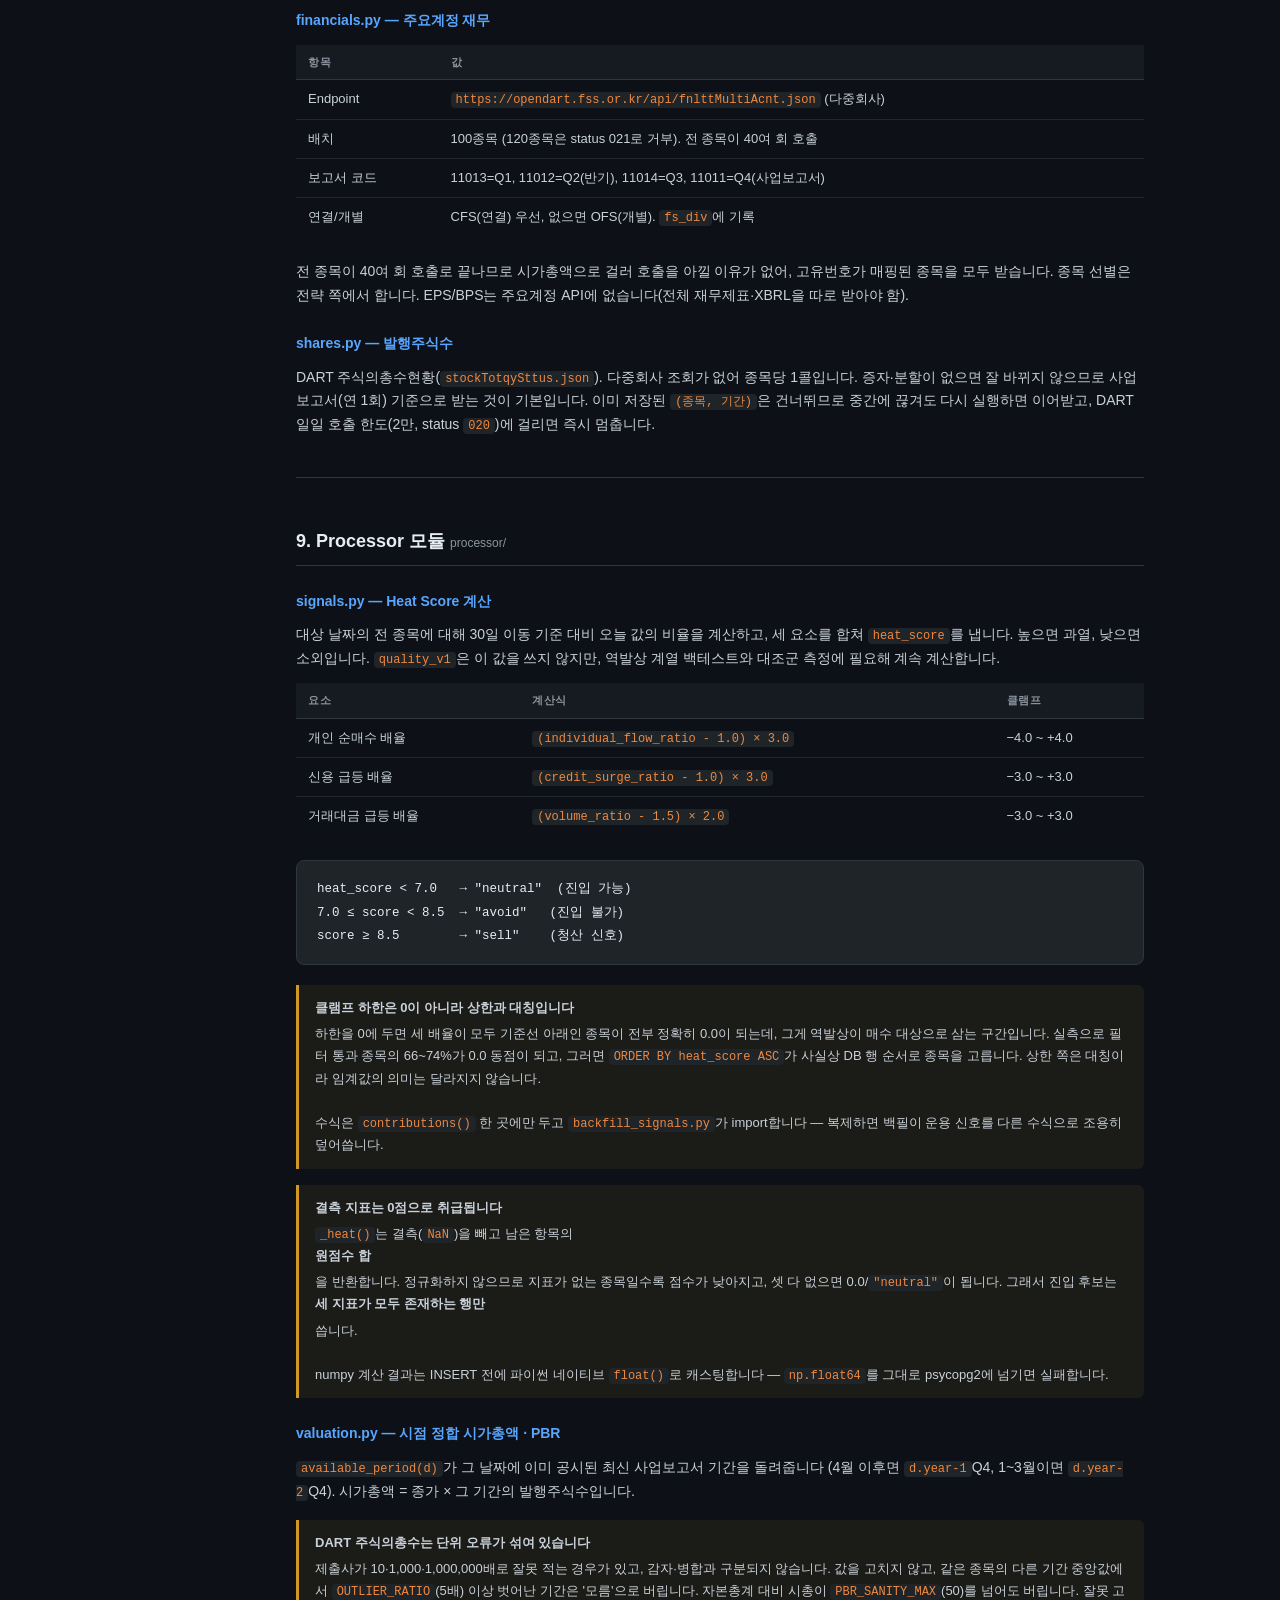
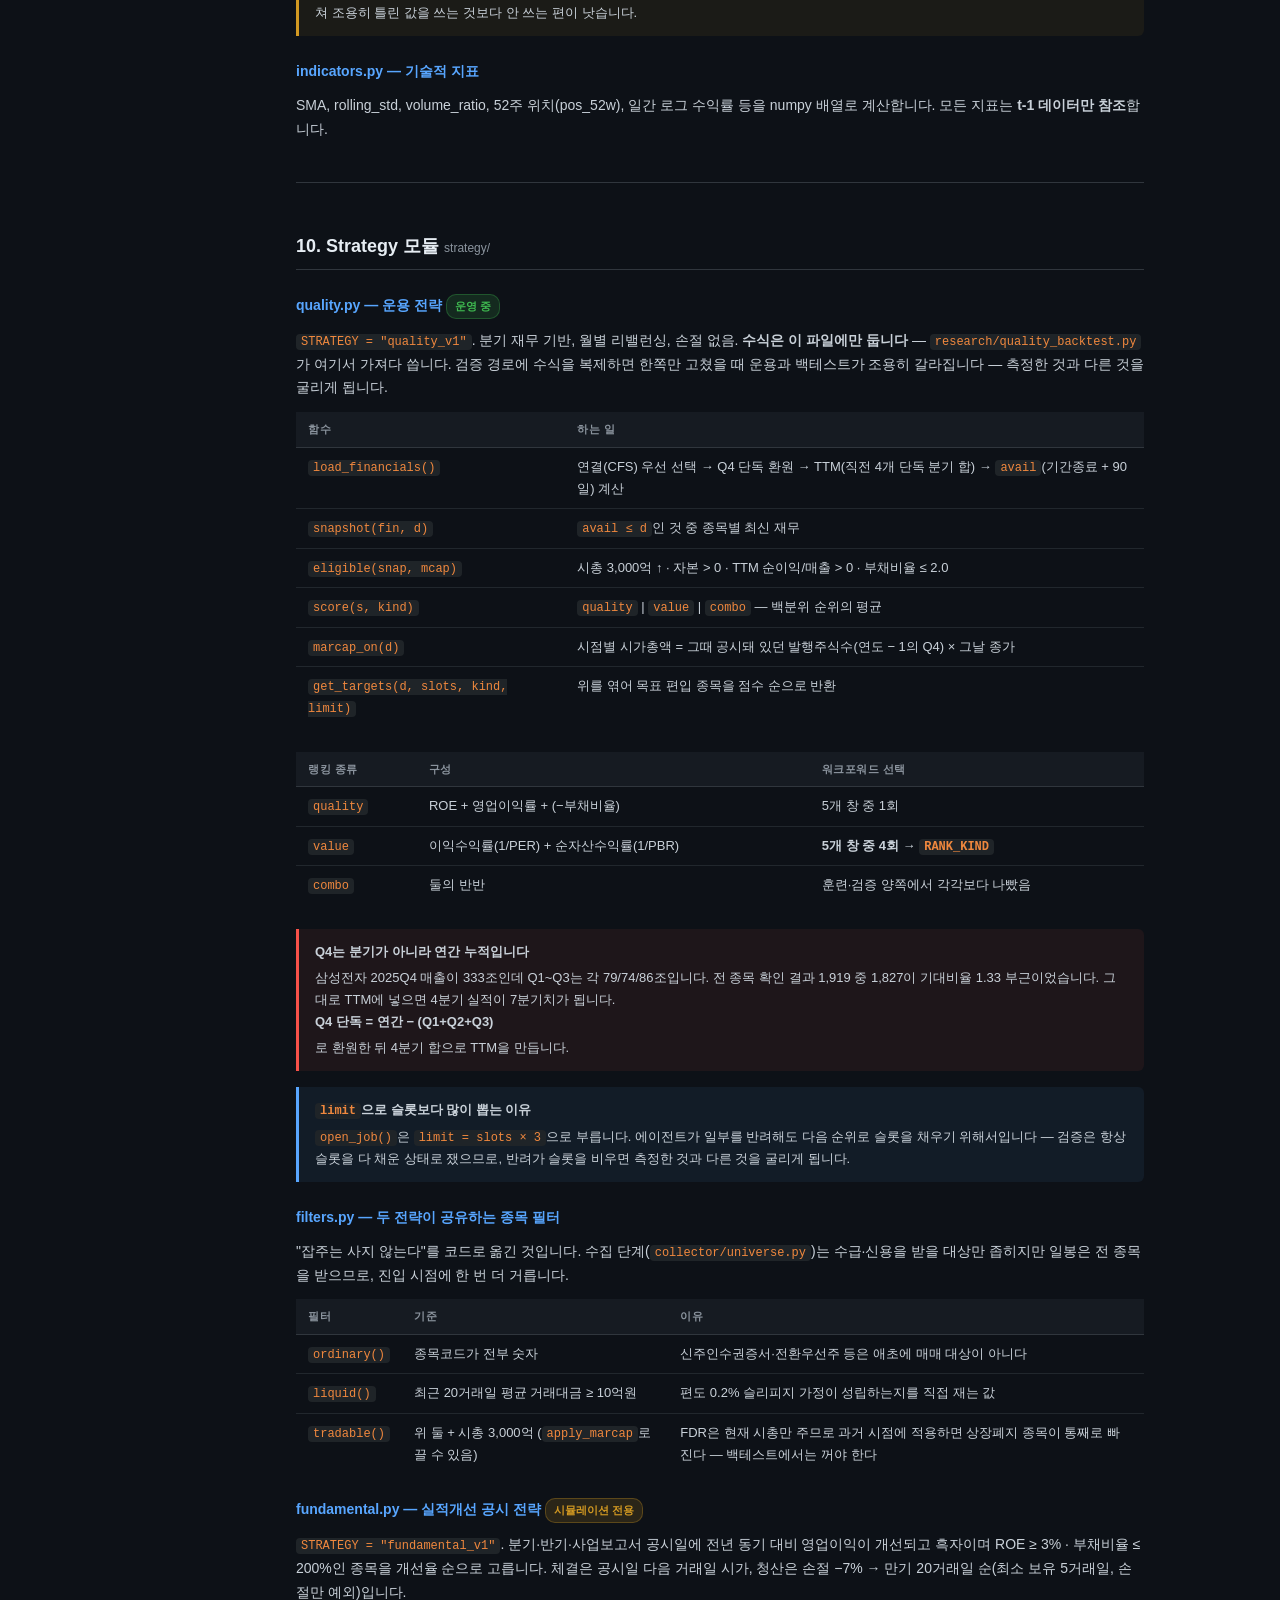
==== commit e9552446: "Merge pull request #1 from polymathPD/polymathPD-리뷰" ====
--- a/UDD.html
+++ b/UDD.html
@@ -195,7 +195,8 @@
   <section id="structure">
     <h2>2. 디렉터리 구조</h2>
     <pre><code>WarrenBuffett/
-├── config.py               # 전역 설정, DB 기반 런타임 파라미터
+├── config.py               # 환경변수 + config.json 로드, DB 기반 런타임 파라미터
+├── config.json             # 운용 파라미터 (비용 모델 · settings 기본값)
 ├── scheduler.py            # APScheduler 엔트리 (10:00 평가 / 10:30·13:10 리밸런싱 / 15:40 정산 / 16:10 수집)
 ├── setup_db.py             # DB 초기화 스크립트
 ├── requirements.txt / requirements-dev.txt / pytest.ini
@@ -207,6 +208,7 @@
 │   └── schema.sql          # 16개 테이블 DDL (멱등 마이그레이션 포함)
 │
 ├── collector/
+│   ├── base.py             # Collector ABC · KisDailyCollector · dart_get()
 │   ├── universe.py         # 수집 대상 종목 선정 (시가총액 필터)
 │   ├── stock_daily.py      # pykrx OHLCV (증분)
 │   ├── investor_flow.py    # KIS 투자자별 매매동향 (증분)
@@ -269,7 +271,7 @@
 ├── run_backtest_local.py   # 로컬 백테스트 + 검증
 ├── decile_analysis.py      # 분위수 분석
 ├── migrate_from_ref.py     # 외부 참조 DB 이관 (1회성)
-└── tests/                  # pytest 31개 파일 328건 (DB·API 전부 mock)</code></pre>
+└── tests/                  # pytest 31개 파일 329건 (DB·API 전부 mock)</code></pre>
   </section>
 
   <hr class="divider" />
@@ -354,17 +356,17 @@
     <div class="flow">
       <div class="flow-step">
         <div class="num">1</div>
-        <div class="body"><strong>collect_daily()</strong> — pykrx → <code>stock_daily</code> 증분 upsert</div>
+        <div class="body"><strong>StockDailyCollector().run()</strong> — pykrx → <code>stock_daily</code> 증분 upsert</div>
       </div>
       <div class="flow-connector"></div>
       <div class="flow-step">
         <div class="num">2</div>
-        <div class="body"><strong>collect_flow() / collect_kis()</strong> — KIS 투자자별 수급 · 신용잔고</div>
+        <div class="body"><strong>InvestorFlowCollector() / CreditBalanceCollector()</strong> — KIS 투자자별 수급 · 신용잔고</div>
       </div>
       <div class="flow-connector"></div>
       <div class="flow-step">
         <div class="num">3</div>
-        <div class="body"><strong>collect_disclosure() / collect_financials()</strong> — DART 공시 목록(마지막
+        <div class="body"><strong>DisclosureCollector() / FinancialsCollector()</strong> — DART 공시 목록(마지막
         수집일부터 이어받음)과 주요계정 재무(전 종목 40여 회 호출이라 매일 확인)</div>
       </div>
       <div class="flow-connector"></div>
@@ -461,11 +463,20 @@
 
   <!-- ───── CONFIG ───── -->
   <section id="config">
-    <h2>5. Config 모듈 <small style="font-size:12px;font-weight:400;color:var(--muted)">config.py</small></h2>
-
-    <h3>하드코딩 상수 / 기본값</h3>
-    <table>
-      <tr><th>상수</th><th>값</th><th>설명</th><th>런타임 변경</th></tr>
+    <h2>5. Config 모듈 <small style="font-size:12px;font-weight:400;color:var(--muted)">config.py · config.json</small></h2>
+
+    <h3>운용 파라미터 (config.json)</h3>
+    <p>코드에는 값이 없습니다. <code>config.py</code>가 임포트 시점에 <code>config.json</code>을 한 번
+    읽어 모듈 속성으로 노출하므로, 워커가 뜨는 시점에 로드됩니다. 값을 바꾸려면 JSON을 고치고
+    스케줄러를 재시작합니다. <code>costs</code>는 백테스트와 실행이 같은 값을 봐야 해서 런타임
+    변경 대상이 아니고, <code>defaults</code> 6개는 <code>settings</code> 테이블로 덮어쓸 수 있습니다.</p>
+    <div class="callout callout-warn">
+      <strong>파일이 없거나 깨지면 그대로 죽입니다</strong>
+      슬리피지나 자본금을 코드 기본값으로 조용히 대신하면 그 값으로 주문이 나가고 백테스트가
+      돌아갑니다. "설정을 못 읽은 것"과 "설정이 그 값인 것"은 구별돼야 합니다.
+    </div>
+    <table>
+      <tr><th>키</th><th>값</th><th>설명</th><th>런타임 변경</th></tr>
       <tr><td><code>SLIP_BPS</code></td><td>20</td><td>슬리피지 0.20% (편도)</td><td>—</td></tr>
       <tr><td><code>FEE_BPS</code></td><td>1.5</td><td>수수료 0.015%</td><td>—</td></tr>
       <tr><td><code>TAX_BPS</code></td><td>20</td><td>증권거래세 0.20% (매도 시)</td><td>—</td></tr>
@@ -612,6 +623,25 @@
   <!-- ───── COLLECTOR ───── -->
   <section id="collector">
     <h2>8. Collector 모듈 <small style="font-size:12px;font-weight:400;color:var(--muted)">collector/</small></h2>
+
+    <h3>base.py — 공통 뼈대</h3>
+    <p>수집기는 전부 <code>Collector</code>(ABC)를 구현한 클래스입니다. 공통 계약은 <code>run()</code>
+    하나이고, 수집 범위는 생성자 인자로 받습니다. 스케줄러의 <code>daily_job()</code>이 유일한
+    호출자입니다 — 모듈마다 있던 <code>__main__</code> 진입점은 없습니다.</p>
+    <table>
+      <tr><th>구성</th><th>쓰는 곳</th><th>담는 것</th></tr>
+      <tr><td><code>Collector</code></td><td>7개 수집기 전부</td><td><code>SOURCE</code>(커서 키) + 추상 <code>run()</code></td></tr>
+      <tr><td><code>KisDailyCollector</code></td><td>investor_flow, credit_balance</td><td>페이지네이션·증분 판정·커서 기록·5xx 재시도</td></tr>
+      <tr><td><code>dart_get()</code></td><td>disclosure, financials, shares</td><td>재시도 + status 판정(000/013/020)</td></tr>
+    </table>
+
+    <div class="callout callout-info">
+      <strong>KIS 두 수집기만 흐름을 공유하는 이유</strong>
+      <code>investor_flow</code>와 <code>credit_balance</code>는 API와 컬럼만 다르고 앵커를 과거로
+      당겨가는 루프가 같습니다. 하위 클래스는 요청 파라미터(<code>params()</code>)와 행
+      변환(<code>values()</code>)만 채웁니다. DART 세 개는 조회 단위가 서로 달라(기간 / 100종목 배치 /
+      종목 1건) 루프를 공유하지 않고, 재시도와 status 판정만 <code>dart_get()</code>으로 함께 씁니다.
+    </div>
 
     <h3>universe.py — 수집 대상 선정</h3>
     <p><code>target_codes(source)</code>가 <code>investor_flow</code>·<code>credit_balance</code> 두 수집기의
@@ -1220,7 +1250,7 @@
 
     <p>DB(<code>db.connection</code>) · Claude API · KIS API · DART API를 전부 mock으로 격리한 순수
     단위 테스트입니다. 실제 네트워크·DB 연결 없이 수 초 내 완료되므로 백필이나 스케줄러가 도는
-    중에도 안전하게 실행할 수 있습니다. <strong>31개 파일 328건.</strong></p>
+    중에도 안전하게 실행할 수 있습니다. <strong>31개 파일 329건.</strong></p>
 
     <pre><code>pip install -r requirements-dev.txt
 pytest tests/ -v</code></pre>
@@ -1415,7 +1445,7 @@
     <h3>모듈별 현황 요약</h3>
     <table>
       <tr><th>컴포넌트</th><th>파일</th><th>상태</th></tr>
-      <tr><td>시세·수급 수집</td><td>collector/stock_daily.py, investor_flow.py, credit_balance.py</td><td><span class="status-prod">운영 중</span></td></tr>
+      <tr><td>시세·수급 수집</td><td>collector/base.py, stock_daily.py, investor_flow.py, credit_balance.py</td><td><span class="status-prod">운영 중</span></td></tr>
       <tr><td>공시·재무 수집</td><td>collector/disclosure.py, financials.py, shares.py, dart_corp_code.py</td><td><span class="status-prod">운영 중</span></td></tr>
       <tr><td>신호 계산</td><td>processor/signals.py, valuation.py</td><td><span class="status-prod">운영 중</span></td></tr>
       <tr><td>운용 전략</td><td>strategy/quality.py, filters.py</td><td><span class="status-prod">운영 중</span></td></tr>
@@ -1428,7 +1458,7 @@
       <tr><td>백테스터 · 결과 저장</td><td>backtester/*.py</td><td><span class="status-prod">운영 중</span></td></tr>
       <tr><td>연구 스크립트</td><td>research/*.py</td><td><span class="status-prod">운영 중</span></td></tr>
       <tr><td>웹 대시보드</td><td>dashboard/app.py</td><td><span class="status-prod">운영 중</span></td></tr>
-      <tr><td>단위 테스트</td><td>tests/ (328건)</td><td><span class="status-prod">운영 중</span></td></tr>
+      <tr><td>단위 테스트</td><td>tests/ (329건)</td><td><span class="status-prod">운영 중</span></td></tr>
     </table>
   </section>
 
